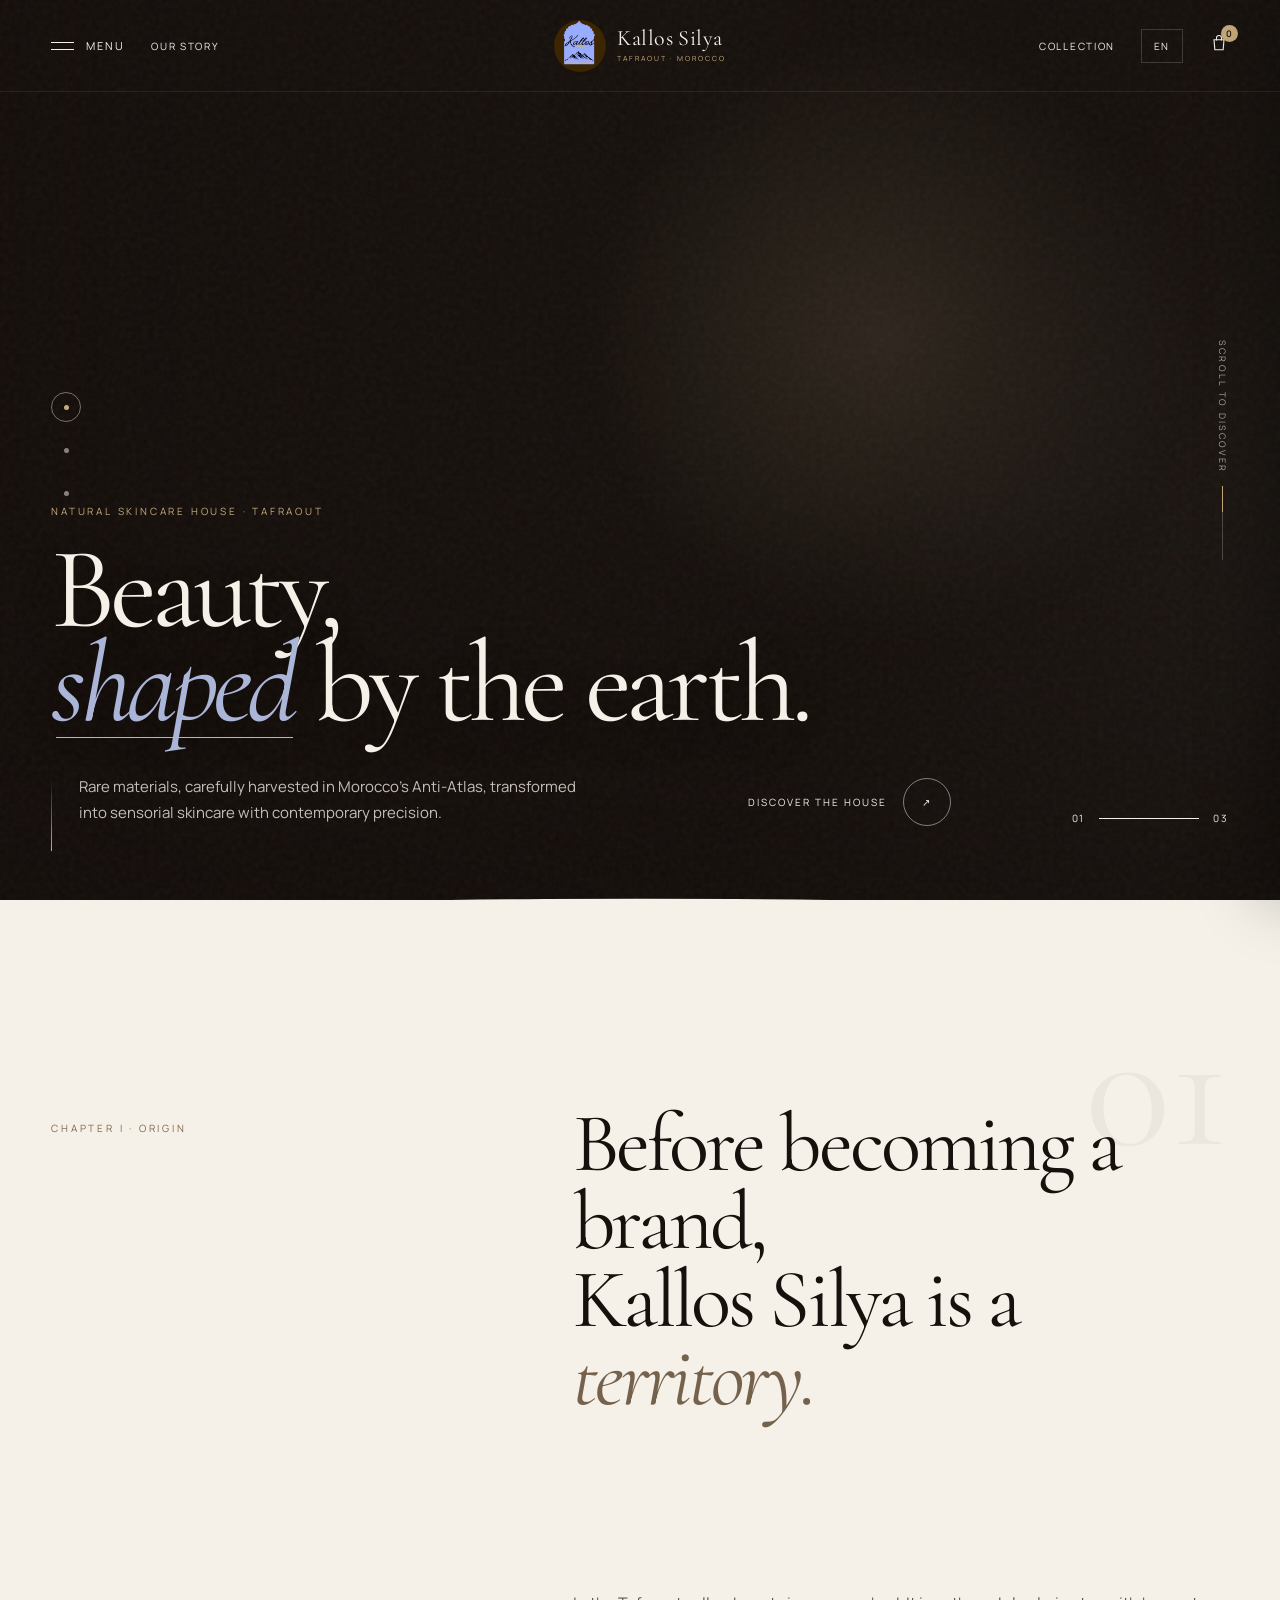
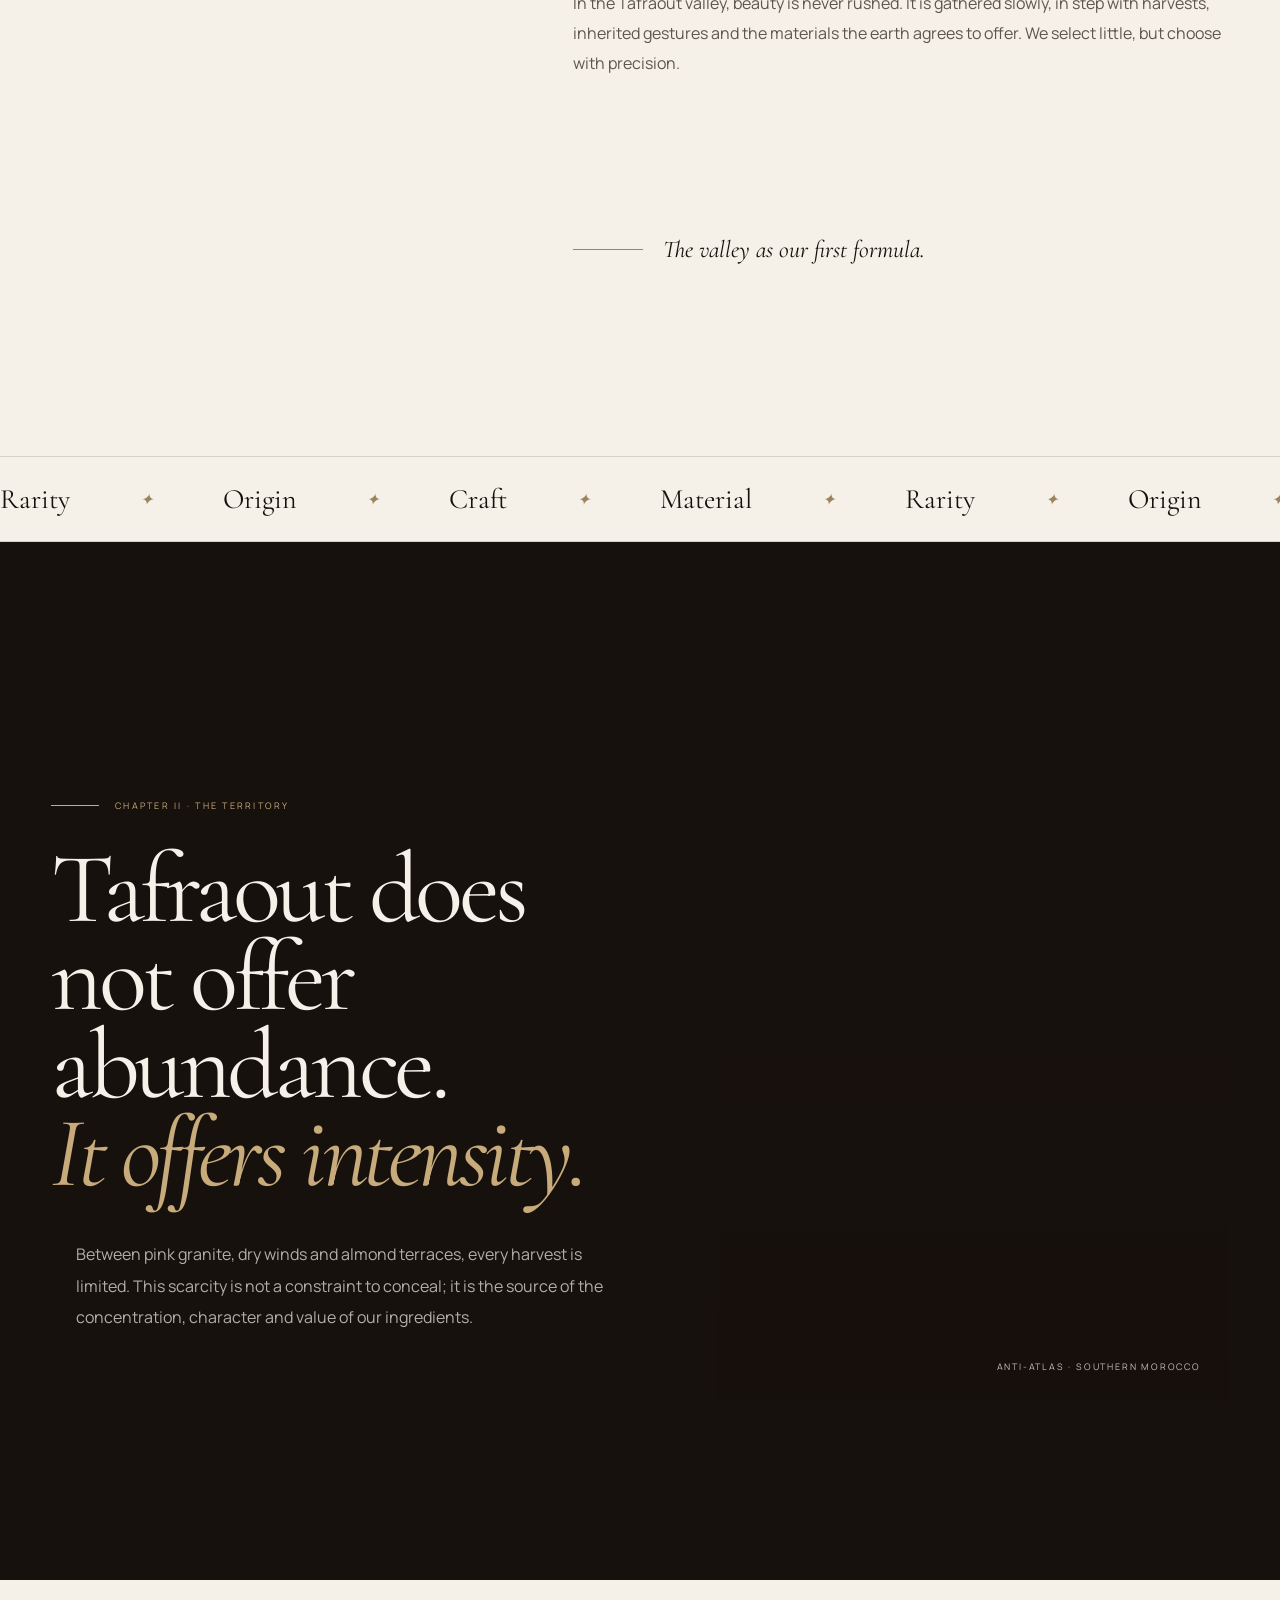
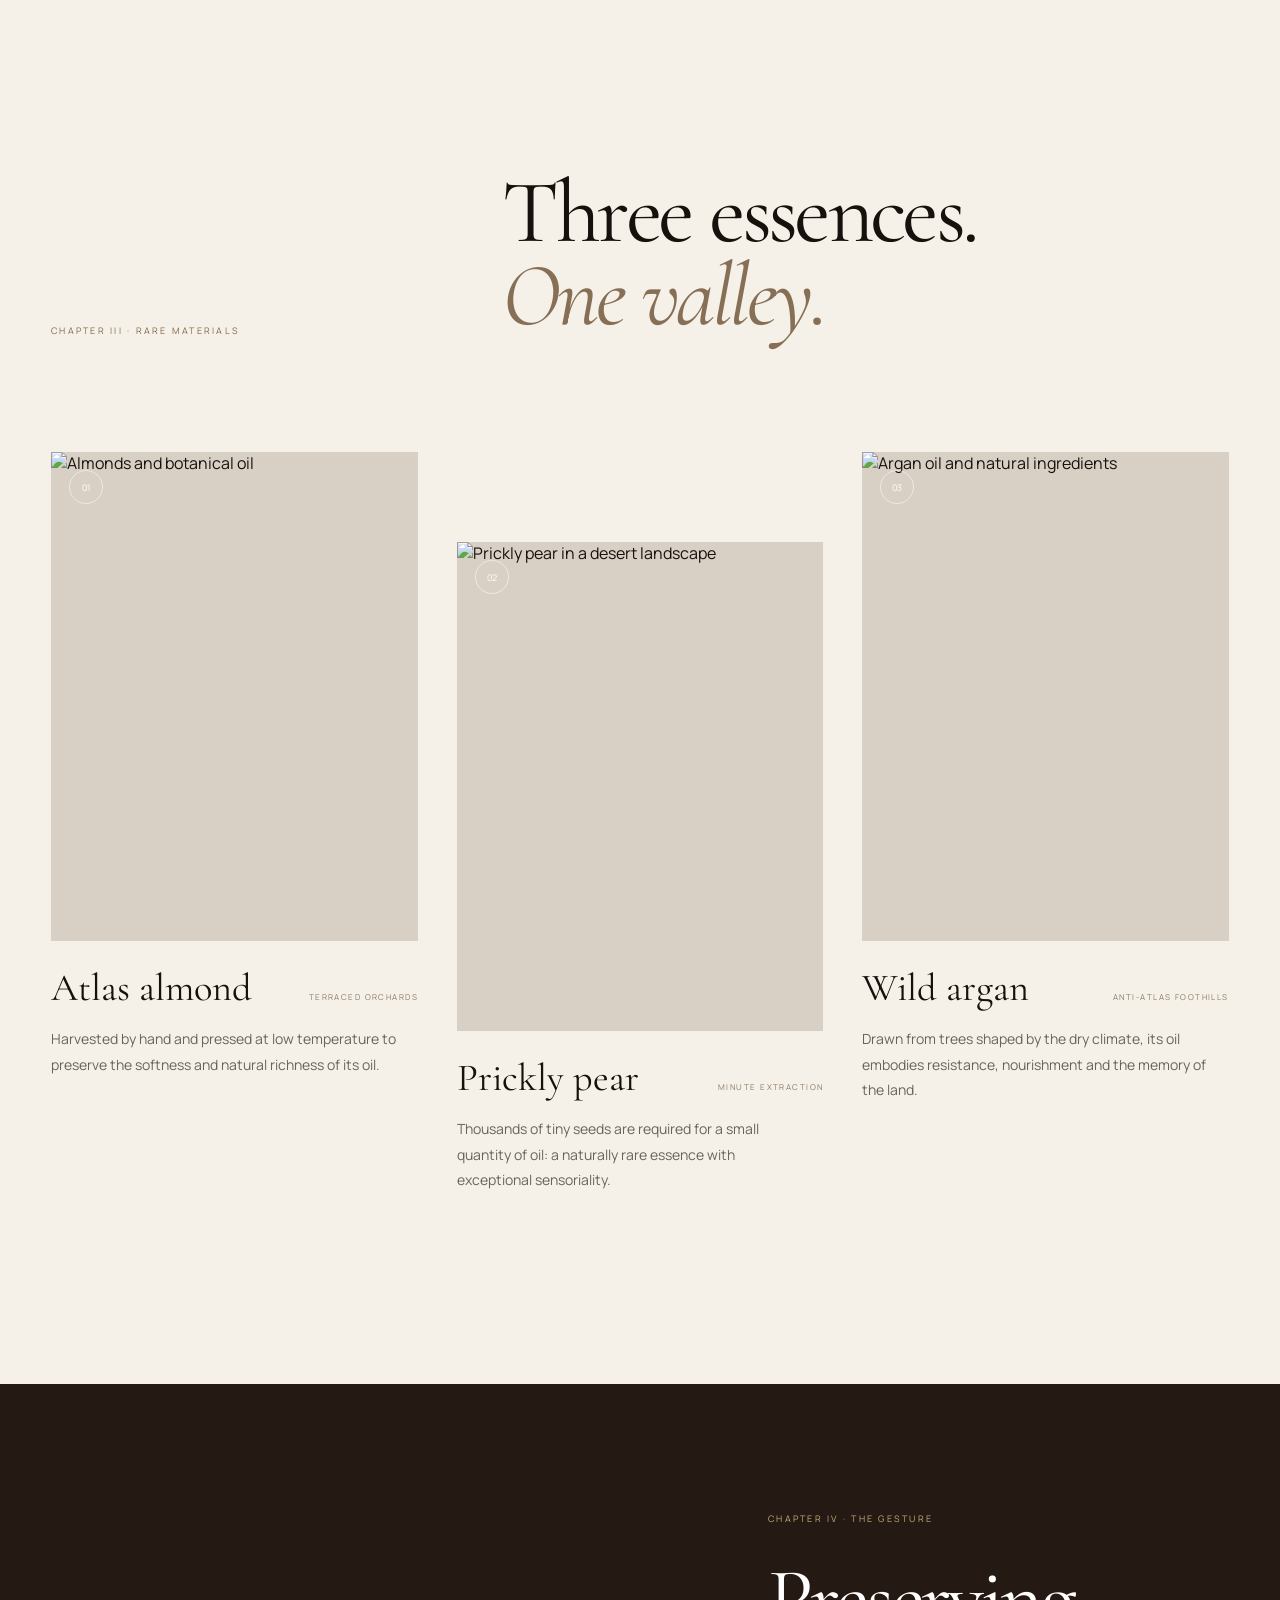
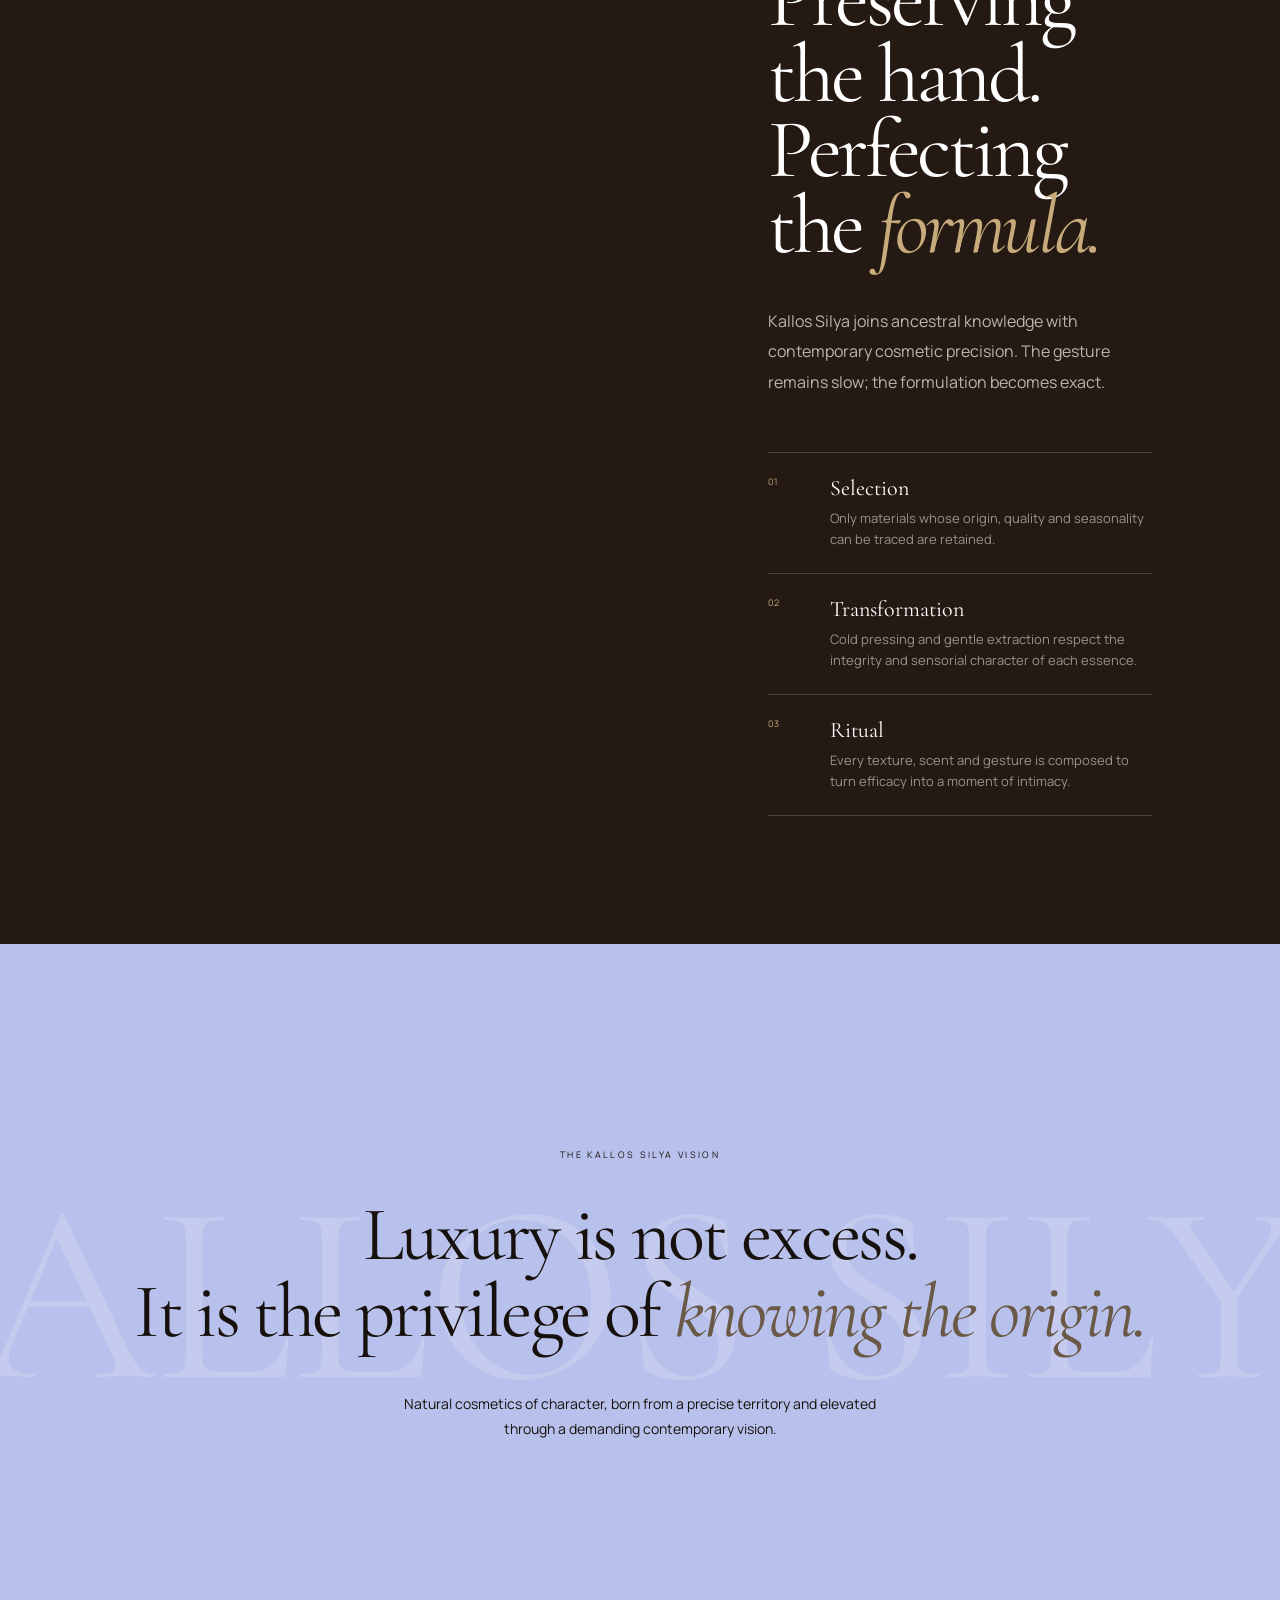
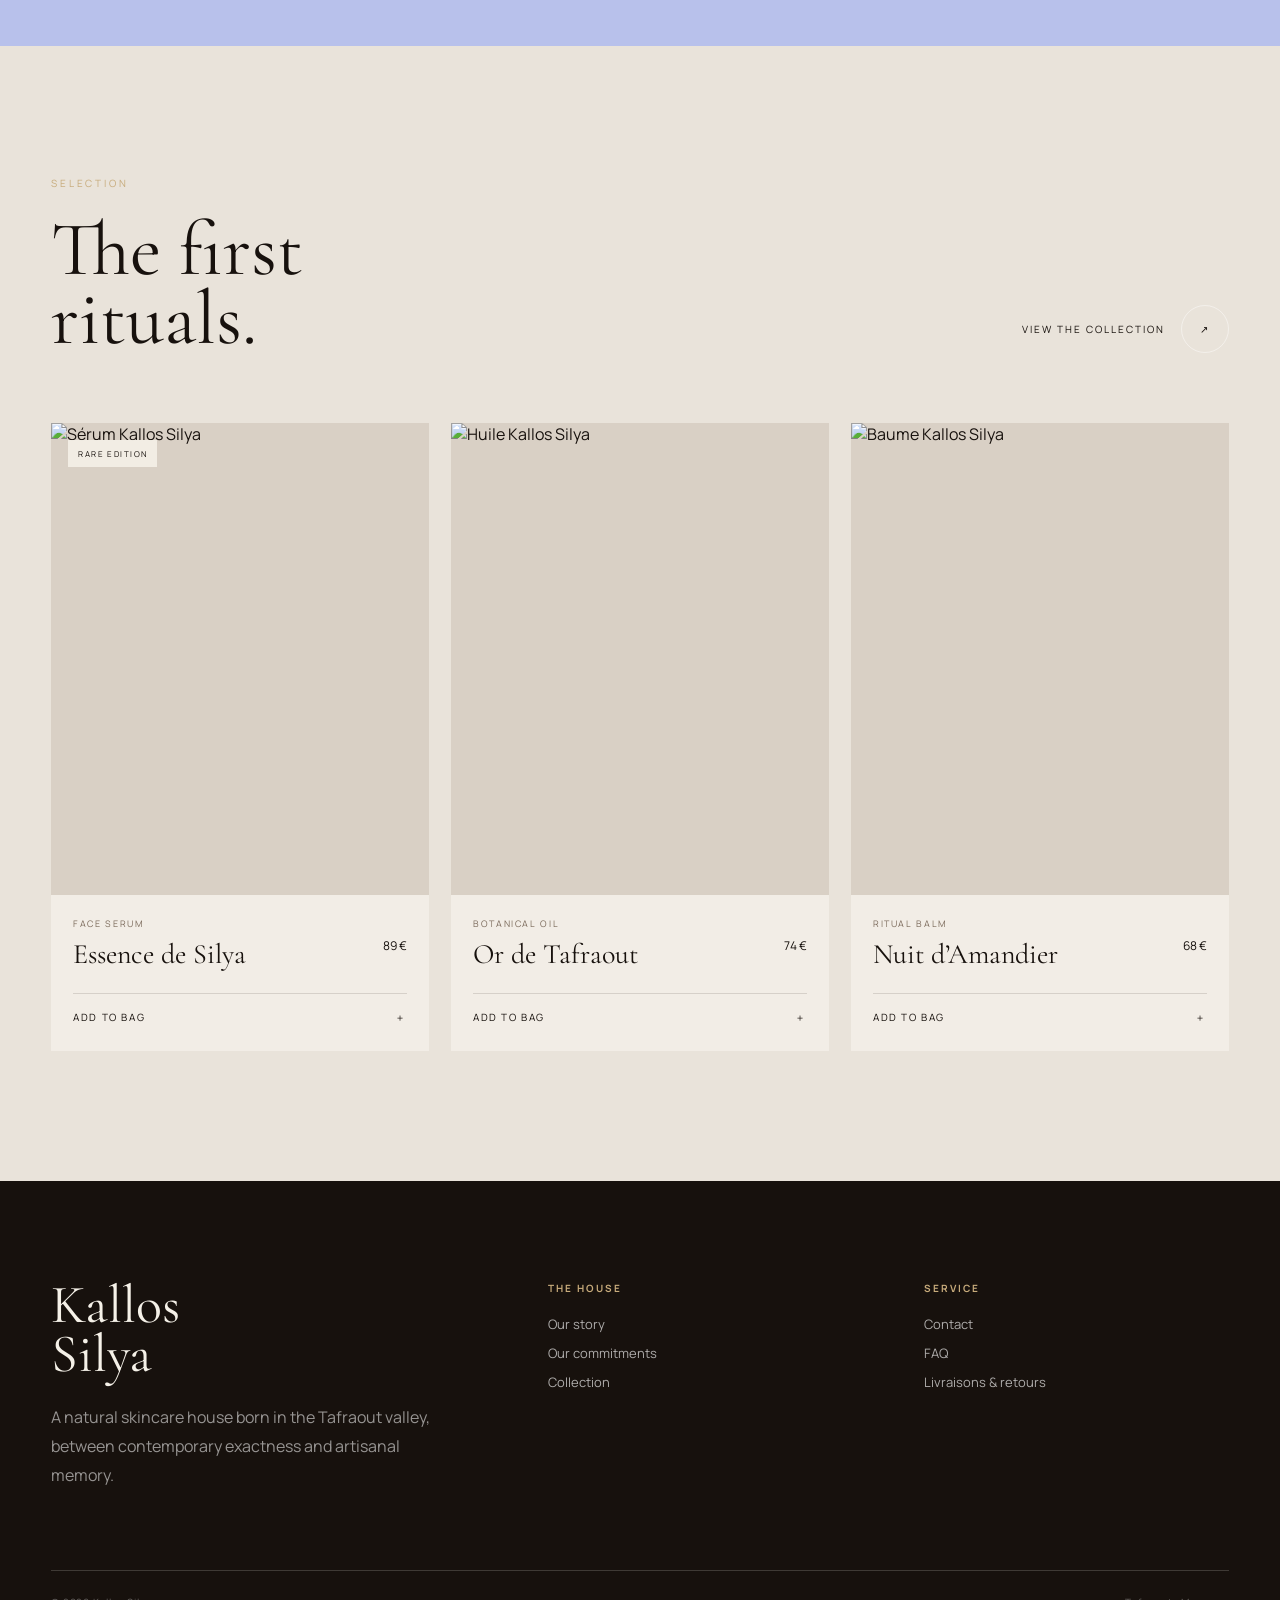
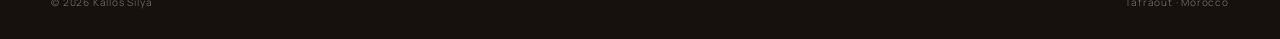
==== index.html @ 1071139c "Add files via upload" ====
<!doctype html>
<html lang="en">
<head>
<meta charset="utf-8">
<meta name="viewport" content="width=device-width,initial-scale=1,viewport-fit=cover">
<meta name="theme-color" content="#17110d">
<title>Kallos Silya — Maison de cosmétiques naturels</title>
<meta name="description" content="Kallos Silya compose des soins naturels d'exception inspirés de la vallée de Tafraout.">
<link rel="preconnect" href="https://fonts.googleapis.com">
<link rel="preconnect" href="https://fonts.gstatic.com" crossorigin>
<link href="https://fonts.googleapis.com/css2?family=Cormorant+Garamond:ital,wght@0,400;0,500;1,400&family=Manrope:wght@300;400;500;600&display=swap" rel="stylesheet">
<style>
:root{--ink:#17110d;--brown:#2a1c15;--sand:#c7ab7b;--ivory:#f5f1e8;--mist:#ddd5ca;--blue:#aab5d8;--line:rgba(245,241,232,.18);--ease:cubic-bezier(.16,1,.3,1);--pad:clamp(20px,4vw,64px);--serif:'Cormorant Garamond',serif;--sans:'Manrope',sans-serif}
*{box-sizing:border-box;margin:0;padding:0}html{scroll-behavior:smooth;background:var(--ink)}body{font-family:var(--sans);background:var(--ink);color:var(--ivory);overflow-x:hidden;-webkit-font-smoothing:antialiased}body.menu-open,body.cart-open{overflow:hidden}a{color:inherit;text-decoration:none}button{font:inherit;color:inherit;background:none;border:0;cursor:pointer}img{display:block;width:100%}.sr-only{position:absolute;width:1px;height:1px;padding:0;margin:-1px;overflow:hidden;clip:rect(0,0,0,0);white-space:nowrap;border:0}
.loader{position:fixed;inset:0;z-index:9999;display:grid;place-items:center;background:var(--ink);transition:opacity 1s var(--ease),visibility 1s}.loader.is-hidden{opacity:0;visibility:hidden}.loader__inner{text-align:center}.loader__mark{width:92px;height:92px;object-fit:contain;margin:auto;border-radius:50%;filter:saturate(.9)}.loader__line{width:150px;height:1px;background:rgba(255,255,255,.16);margin:24px auto 0;overflow:hidden}.loader__line:after{content:'';display:block;width:45%;height:100%;background:var(--sand);animation:load 1.4s var(--ease) infinite}@keyframes load{0%{transform:translateX(-110%)}100%{transform:translateX(330%)}}
.header{position:fixed;inset:0 0 auto;z-index:100;padding:24px var(--pad);display:grid;grid-template-columns:1fr auto 1fr;align-items:center;border-bottom:1px solid transparent;transition:.65s var(--ease)}.header.scrolled{padding-top:15px;padding-bottom:15px;background:rgba(23,17,13,.78);backdrop-filter:blur(18px);border-color:var(--line)}.header__left,.header__right{display:flex;align-items:center;gap:26px}.header__right{justify-content:flex-end}.menu-btn{display:flex;align-items:center;gap:12px;font-size:11px;letter-spacing:.18em;text-transform:uppercase}.menu-btn__icon{width:25px;display:grid;gap:6px}.menu-btn__icon span{height:1px;background:currentColor;display:block;transition:.4s var(--ease)}.brand{display:flex;align-items:center;gap:11px}.brand img{width:52px;height:52px;object-fit:cover;border-radius:50%}.brand__text{font-family:var(--serif);font-size:22px;line-height:.85;letter-spacing:.02em}.brand__text small{display:block;font-family:var(--sans);font-size:7px;letter-spacing:.28em;color:var(--sand);margin-top:8px;text-transform:uppercase}.nav-link{font-size:10px;letter-spacing:.17em;text-transform:uppercase;position:relative}.nav-link:after{content:'';position:absolute;left:0;right:0;bottom:-7px;height:1px;background:var(--sand);transform:scaleX(0);transform-origin:right;transition:.45s var(--ease)}.nav-link:hover:after{transform:scaleX(1);transform-origin:left}.lang{position:relative}.lang__trigger{font-size:10px;letter-spacing:.14em;padding:9px 12px;border:1px solid var(--line)}.lang__menu{position:absolute;right:0;top:calc(100% + 10px);min-width:160px;padding:8px;background:#201712;border:1px solid var(--line);opacity:0;visibility:hidden;transform:translateY(-8px);transition:.35s var(--ease)}.lang.open .lang__menu{opacity:1;visibility:visible;transform:none}.lang__menu button{display:block;width:100%;padding:10px;text-align:left;font-size:11px}.lang__menu button:hover{background:rgba(255,255,255,.06)}.cart-btn{position:relative}.cart-btn svg{width:20px}.cart-count{position:absolute;right:-9px;top:-8px;width:17px;height:17px;border-radius:50%;display:grid;place-items:center;background:var(--sand);color:var(--ink);font-size:9px;font-weight:600}
.hero{height:100svh;min-height:720px;position:relative;isolation:isolate;overflow:hidden}.hero__slides{position:absolute;inset:0;z-index:-3}.hero__slide{position:absolute;inset:-3%;background-size:cover;background-position:center;opacity:0;transform:scale(1.08);transition:opacity 1.6s ease,transform 8s linear}.hero__slide.active{opacity:1;transform:scale(1)}.hero__slide:nth-child(1){background-image:url('https://images.unsplash.com/photo-1500530855697-b586d89ba3ee?auto=format&fit=crop&w=2200&q=88')}.hero__slide:nth-child(2){background-image:url('https://images.unsplash.com/photo-1612817288484-6f916006741a?auto=format&fit=crop&w=2200&q=88')}.hero__slide:nth-child(3){background-image:url('https://images.unsplash.com/photo-1608571423902-eed4a5ad8108?auto=format&fit=crop&w=2200&q=88')}.hero:before{content:'';position:absolute;inset:0;z-index:-2;background:linear-gradient(90deg,rgba(18,12,9,.78) 0%,rgba(18,12,9,.25) 54%,rgba(18,12,9,.42) 100%),linear-gradient(0deg,rgba(18,12,9,.76),transparent 45%)}.hero__grain{position:absolute;inset:0;z-index:-1;opacity:.1;pointer-events:none;background-image:url("data:image/svg+xml,%3Csvg viewBox='0 0 180 180' xmlns='http://www.w3.org/2000/svg'%3E%3Cfilter id='n'%3E%3CfeTurbulence type='fractalNoise' baseFrequency='.9' numOctaves='4' stitchTiles='stitch'/%3E%3C/filter%3E%3Crect width='100%25' height='100%25' filter='url(%23n)' opacity='.5'/%3E%3C/svg%3E")}.hero__content{height:100%;display:flex;flex-direction:column;justify-content:flex-end;padding:150px var(--pad) 74px;max-width:1100px}.eyebrow{font-size:10px;letter-spacing:.28em;text-transform:uppercase;color:var(--sand);margin-bottom:25px}.hero h1{font-family:var(--serif);font-weight:400;font-size:clamp(64px,9vw,144px);line-height:.82;letter-spacing:-.045em;max-width:980px}.hero h1 em{font-weight:400;color:var(--blue)}.hero__bottom{display:flex;align-items:flex-end;justify-content:space-between;gap:40px;margin-top:42px;max-width:900px}.hero__text{max-width:510px;font-size:15px;line-height:1.75;color:rgba(245,241,232,.78)}.cta{display:inline-flex;align-items:center;gap:16px;font-size:10px;letter-spacing:.2em;text-transform:uppercase;white-space:nowrap}.cta__circle{width:48px;height:48px;border:1px solid rgba(255,255,255,.45);border-radius:50%;display:grid;place-items:center;transition:.45s var(--ease)}.cta:hover .cta__circle{background:var(--sand);border-color:var(--sand);color:var(--ink);transform:rotate(45deg)}.hero__index{position:absolute;right:var(--pad);bottom:75px;display:flex;align-items:center;gap:14px;font-size:10px;letter-spacing:.18em}.hero__progress{width:100px;height:1px;background:rgba(255,255,255,.25);overflow:hidden}.hero__progress span{display:block;height:100%;background:var(--ivory);animation:progress 6s linear infinite}@keyframes progress{from{transform:translateX(-100%)}to{transform:translateX(0)}}
.intro{background:var(--ivory);color:var(--ink);padding:clamp(110px,15vw,220px) var(--pad)}.intro__grid{display:grid;grid-template-columns:.75fr 1.25fr;gap:clamp(50px,10vw,160px);max-width:1450px;margin:auto}.intro__kicker{font-size:10px;letter-spacing:.28em;text-transform:uppercase;color:#806748;padding-top:16px}.intro__title{font-family:var(--serif);font-weight:400;font-size:clamp(48px,6.5vw,98px);line-height:.94;letter-spacing:-.035em}.intro__title em{font-weight:400;color:#75624d}.intro__copy{grid-column:2;margin-top:42px;max-width:660px;font-size:16px;line-height:1.9;color:#5e554e}.intro__signature{grid-column:2;margin-top:28px;display:flex;align-items:center;gap:20px;font-family:var(--serif);font-style:italic;font-size:24px}.intro__signature:before{content:'';width:70px;height:1px;background:#9b8362}
.marquee{overflow:hidden;border-top:1px solid rgba(23,17,13,.14);border-bottom:1px solid rgba(23,17,13,.14);background:var(--ivory);color:var(--ink)}.marquee__track{display:flex;width:max-content;animation:marquee 24s linear infinite;padding:25px 0}.marquee span{font-family:var(--serif);font-size:28px;margin-right:70px}.marquee i{color:#9c835b;margin-right:70px}@keyframes marquee{to{transform:translateX(-50%)}}
.chapter{min-height:100svh;position:relative;display:flex;align-items:flex-end;padding:80px var(--pad);overflow:hidden}.chapter__media{position:absolute;inset:0;background:url('https://images.unsplash.com/photo-1518005020951-eccb494ad742?auto=format&fit=crop&w=2200&q=88') center/cover;transform:scale(1.04)}.chapter:after{content:'';position:absolute;inset:0;background:linear-gradient(0deg,rgba(19,13,10,.86),rgba(19,13,10,.04) 65%)}.chapter__content{position:relative;z-index:1;max-width:850px}.chapter__number{font-size:10px;letter-spacing:.3em;text-transform:uppercase;color:var(--sand);margin-bottom:22px}.chapter h2{font-family:var(--serif);font-size:clamp(54px,7vw,104px);font-weight:400;line-height:.9;letter-spacing:-.04em}.chapter p{max-width:590px;margin-top:26px;line-height:1.8;color:rgba(255,255,255,.76)}
.products{background:#e9e3da;color:var(--ink);padding:130px var(--pad)}.products__head{display:flex;justify-content:space-between;align-items:flex-end;gap:40px;margin-bottom:70px}.products__head h2{font-family:var(--serif);font-size:clamp(52px,6vw,90px);font-weight:400;line-height:.9}.products__grid{display:grid;grid-template-columns:repeat(3,1fr);gap:22px}.product{position:relative;background:#f2ede6;overflow:hidden}.product__visual{aspect-ratio:4/5;overflow:hidden;background:#d9d0c5}.product__visual img{height:100%;object-fit:cover;transition:1s var(--ease)}.product:hover img{transform:scale(1.045)}.product__body{padding:22px 22px 26px}.product__meta{display:flex;justify-content:space-between;gap:20px}.product h3{font-family:var(--serif);font-size:28px;font-weight:400}.product__type{font-size:9px;letter-spacing:.18em;text-transform:uppercase;color:#7b6a5b;margin-bottom:7px}.product__price{font-size:12px}.product__add{margin-top:22px;width:100%;padding-top:16px;border-top:1px solid rgba(23,17,13,.13);display:flex;justify-content:space-between;font-size:10px;letter-spacing:.16em;text-transform:uppercase}.product__badge{position:absolute;top:17px;left:17px;z-index:2;background:rgba(245,241,232,.9);padding:8px 10px;font-size:8px;letter-spacing:.18em;text-transform:uppercase}
.footer{padding:100px var(--pad) 30px;background:var(--ink)}.footer__top{display:grid;grid-template-columns:1.4fr 1fr 1fr;gap:70px;padding-bottom:80px}.footer__logo{font-family:var(--serif);font-size:54px;line-height:.9}.footer__tag{max-width:390px;color:rgba(255,255,255,.55);line-height:1.8;margin-top:25px}.footer h4{font-size:10px;letter-spacing:.2em;text-transform:uppercase;color:var(--sand);margin-bottom:20px}.footer a{display:block;color:rgba(255,255,255,.65);margin:11px 0;font-size:13px}.footer__bottom{border-top:1px solid var(--line);padding-top:24px;display:flex;justify-content:space-between;color:rgba(255,255,255,.35);font-size:10px;letter-spacing:.08em}
.overlay{position:fixed;inset:0;z-index:200;background:#17110d;opacity:0;visibility:hidden;transition:.6s var(--ease)}.overlay.open{opacity:1;visibility:visible}.menu-panel{display:grid;grid-template-columns:1fr 1fr;height:100%}.menu-panel__media{background:url('https://images.unsplash.com/photo-1547887538-e3a2f32cb1cc?auto=format&fit=crop&w=1600&q=85') center/cover;opacity:.75}.menu-panel__nav{display:flex;flex-direction:column;justify-content:center;padding:100px 10vw}.menu-close,.cart-close{position:absolute;right:var(--pad);top:32px;font-size:10px;letter-spacing:.18em;text-transform:uppercase}.menu-panel__nav a{font-family:var(--serif);font-size:clamp(45px,5vw,76px);line-height:1.1;color:rgba(255,255,255,.55);transition:.35s}.menu-panel__nav a:hover{color:#fff;transform:translateX(12px)}.menu-panel__foot{margin-top:55px;color:rgba(255,255,255,.4);font-size:11px;line-height:1.8}.cart-drawer{position:fixed;inset:0 0 0 auto;z-index:220;width:min(480px,100%);background:#f5f1e8;color:var(--ink);transform:translateX(100%);transition:.65s var(--ease);padding:95px 34px 34px;box-shadow:-20px 0 60px rgba(0,0,0,.25)}.cart-drawer.open{transform:none}.cart-drawer h2{font-family:var(--serif);font-size:50px;font-weight:400}.cart-empty{margin-top:50px;border-top:1px solid rgba(23,17,13,.15);padding-top:30px;color:#756b64;line-height:1.7}.cart-action{position:absolute;left:34px;right:34px;bottom:34px;padding:18px;background:var(--ink);color:var(--ivory);font-size:10px;letter-spacing:.18em;text-transform:uppercase}
.reveal{opacity:0;transform:translateY(45px);transition:1.1s var(--ease)}.reveal.visible{opacity:1;transform:none}
@media(max-width:980px){.header{grid-template-columns:1fr auto}.header__right .nav-link{display:none}.header>.brand{display:none}.hero__bottom{display:block}.hero__text{margin-bottom:28px}.hero__index{display:none}.intro__grid{grid-template-columns:1fr}.intro__title,.intro__copy,.intro__signature{grid-column:1}.products__grid{grid-template-columns:1fr 1fr}.footer__top{grid-template-columns:1fr 1fr}.menu-panel{grid-template-columns:1fr}.menu-panel__media{display:none}}
@media(max-width:640px){.header__left .nav-link,.lang{display:none}.brand img{width:42px;height:42px}.hero{min-height:680px}.hero__content{padding-bottom:46px}.hero h1{font-size:clamp(54px,18vw,82px)}.intro{padding-top:90px;padding-bottom:100px}.intro__title{font-size:53px}.chapter{min-height:780px}.products{padding:90px 18px}.products__head{display:block}.products__head .cta{margin-top:26px}.products__grid{grid-template-columns:1fr}.footer{padding-left:20px;padding-right:20px}.footer__top{grid-template-columns:1fr}.footer__bottom{display:block;line-height:2}.menu-panel__nav{padding:100px 26px}.menu-panel__nav a{font-size:46px}}
@media(prefers-reduced-motion:reduce){*{scroll-behavior:auto!important;animation-duration:.01ms!important;animation-iteration-count:1!important;transition-duration:.01ms!important}}
</style>

<style>
/* ==========================================================================
   KALLOS SILYA — ÉTAPE 2
   Header, navigation immersive et expérience mobile.
   ========================================================================== */
:root{
  --header-h:92px;
  --menu-accent:#d4b06b;
}
body.menu-open,
body.cart-open{overflow:hidden}

.header{
  height:var(--header-h);
  padding:0 var(--pad);
  display:grid;
  grid-template-columns:1fr auto 1fr;
  align-items:center;
  transition:
    height .55s var(--ease),
    background .55s var(--ease),
    border-color .55s var(--ease),
    transform .55s var(--ease);
}
.header.scrolled{
  height:72px;
  background:rgba(23,17,13,.78);
  border-bottom:1px solid rgba(255,255,255,.1);
  -webkit-backdrop-filter:blur(18px);
  backdrop-filter:blur(18px);
}
.header__left,.header__right{min-width:0}
.header__right{justify-content:flex-end}
.header-progress{
  position:absolute;
  left:0;right:0;bottom:-1px;
  height:1px;
  background:rgba(255,255,255,.08);
  overflow:hidden;
}
.header-progress span{
  display:block;
  width:100%;height:100%;
  background:var(--gold);
  transform:scaleX(0);
  transform-origin:left center;
  will-change:transform;
}
.menu-btn{position:relative}
.menu-btn__icon{width:23px;height:15px;display:grid;align-content:center;gap:6px}
.menu-btn__icon span{display:block;width:100%;height:1px;background:currentColor;transition:.4s var(--ease)}
.menu-btn:hover .menu-btn__icon span:first-child{transform:translateX(4px)}
.menu-btn:hover .menu-btn__icon span:last-child{transform:translateX(-4px)}
.brand{transition:opacity .3s ease,transform .45s var(--ease)}
.header.scrolled .brand{transform:scale(.9)}
.header-action-label{display:inline-block}

.overlay{
  background:#15100c;
  clip-path:inset(0 0 100% 0);
  opacity:1;
  visibility:hidden;
  transition:clip-path .85s var(--ease),visibility 0s linear .85s;
}
.overlay.open{
  clip-path:inset(0);
  visibility:visible;
  transition:clip-path .85s var(--ease),visibility 0s;
}
.menu-panel{
  grid-template-columns:minmax(300px,42vw) 1fr;
  position:relative;
}
.menu-panel__media{
  position:relative;
  opacity:1;
  overflow:hidden;
  background:#241a13;
}
.menu-panel__visual{
  position:absolute;inset:0;
  background-position:center;
  background-size:cover;
  opacity:0;
  transform:scale(1.08);
  transition:opacity .65s ease,transform 1.2s var(--ease);
}
.menu-panel__visual.active{opacity:.72;transform:scale(1)}
.menu-panel__media::after{
  content:"";
  position:absolute;inset:0;
  background:linear-gradient(90deg,rgba(17,12,9,.08),rgba(17,12,9,.5));
}
.menu-panel__media-copy{
  position:absolute;left:clamp(24px,4vw,64px);right:30px;bottom:clamp(28px,5vw,70px);
  z-index:2;
}
.menu-panel__media-copy span{
  display:block;
  font-size:10px;letter-spacing:.22em;text-transform:uppercase;color:var(--menu-accent);
  margin-bottom:14px;
}
.menu-panel__media-copy p{
  max-width:390px;
  font-family:var(--serif);font-size:clamp(28px,3.4vw,52px);line-height:1.04;
  color:#fff;
}
.menu-panel__nav{
  padding:120px clamp(34px,8vw,130px) 55px;
  justify-content:flex-start;
  overflow:auto;
}
.menu-nav-list{margin:auto 0}
.menu-link{
  display:grid!important;
  grid-template-columns:38px 1fr auto;
  align-items:center;
  gap:18px;
  padding:8px 0;
  color:rgba(255,255,255,.52)!important;
  transform:none!important;
}
.menu-link__no{
  font-family:var(--sans);font-size:9px;letter-spacing:.18em;color:var(--menu-accent);
}
.menu-link__label{
  font-family:var(--serif);font-size:clamp(42px,5vw,74px);line-height:1.05;
  transition:transform .45s var(--ease),color .35s ease;
}
.menu-link__arrow{
  font-size:22px;opacity:0;transform:translateX(-12px);
  transition:.4s var(--ease);
}
.menu-link:hover .menu-link__label,
.menu-link:focus-visible .menu-link__label{transform:translateX(10px);color:#fff}
.menu-link:hover .menu-link__arrow,
.menu-link:focus-visible .menu-link__arrow{opacity:1;transform:none}
.menu-close{
  z-index:5;
  display:flex;align-items:center;gap:12px;
  padding:10px 0;
}
.menu-close::before,.menu-close::after{
  content:"";position:absolute;right:0;width:22px;height:1px;background:#fff;
}
.menu-close::before{transform:rotate(45deg)}
.menu-close::after{transform:rotate(-45deg)}
.menu-close{padding-right:34px}
.menu-panel__bottom{
  display:flex;justify-content:space-between;align-items:flex-end;gap:30px;
  padding-top:35px;margin-top:42px;border-top:1px solid rgba(255,255,255,.12);
}
.menu-languages{display:flex;gap:10px;flex-wrap:wrap}
.menu-languages button{
  min-width:42px;padding:9px 10px;border:1px solid rgba(255,255,255,.18);
  font-size:9px;letter-spacing:.15em;
  transition:.3s ease;
}
.menu-languages button:hover,
.menu-languages button[aria-current="true"]{
  color:#17110d;background:var(--menu-accent);border-color:var(--menu-accent);
}
.menu-panel__foot{margin:0}
.menu-social{
  display:flex;gap:18px;font-size:10px;letter-spacing:.12em;text-transform:uppercase;
  color:rgba(255,255,255,.5)
}
.menu-social a:hover{color:#fff}

.cart-backdrop{
  position:fixed;inset:0;z-index:210;
  background:rgba(10,7,5,.55);
  opacity:0;visibility:hidden;
  -webkit-backdrop-filter:blur(5px);backdrop-filter:blur(5px);
  transition:.45s ease;
}
body.cart-open .cart-backdrop{opacity:1;visibility:visible}
.cart-drawer{z-index:220}
.cart-drawer::before{
  content:"KALLOS SILYA";
  position:absolute;left:34px;top:35px;
  font-size:9px;letter-spacing:.22em;color:#8d8178;
}

@media(max-width:980px){
  :root{--header-h:76px}
  .header{grid-template-columns:1fr auto 1fr}
  .header .nav-link,.header-action-label{display:none}
  .menu-panel{grid-template-columns:1fr}
  .menu-panel__media{display:none}
  .menu-panel__nav{padding:105px 24px 28px}
  .menu-nav-list{margin:auto 0}
  .menu-link{grid-template-columns:30px 1fr auto;padding:7px 0}
  .menu-link__label{font-size:clamp(39px,11vw,66px)}
  .menu-panel__bottom{align-items:flex-start;flex-direction:column;margin-top:30px;padding-top:24px}
  .menu-social{padding-bottom:max(0px,env(safe-area-inset-bottom))}
}
@media(max-width:600px){
  .header{padding-inline:18px}
  .header__left,.header__right{gap:10px}
  .brand img{max-width:92px}
  .lang__menu{right:-46px}
  .menu-close{top:24px;right:20px}
  .menu-panel__foot{font-size:10px}
  .menu-social{gap:12px}
}
</style>


<style>
/* ==========================================================================
   KALLOS SILYA — CORRECTIFS ÉTAPE 2.1
   Bandeau continu, sélection de texte, footer et menu mobile.
   ========================================================================== */

/* Le texte éditorial ne peut plus être sélectionné accidentellement.
   Les champs de formulaire restent sélectionnables et utilisables. */
body,
a,
button,
span,
p,
h1,h2,h3,h4,h5,h6,
small,
strong,
em,
label,
li{
  -webkit-user-select:none;
  user-select:none;
}
input,
textarea,
select,
[contenteditable="true"]{
  -webkit-user-select:text;
  user-select:text;
}

/* Bandeau infini : deux groupes strictement identiques se suivent.
   La translation d'un seul groupe élimine tout espace vide. */
.marquee{
  overflow:hidden;
}
.marquee__track{
  display:flex;
  width:max-content;
  gap:0;
  animation:marqueeSeamless 24s linear infinite;
  will-change:transform;
}
.marquee__group{
  display:flex;
  align-items:center;
  flex:none;
  white-space:nowrap;
}
.marquee__group span,
.marquee__group i{
  flex:none;
}
@keyframes marqueeSeamless{
  from{transform:translate3d(0,0,0)}
  to{transform:translate3d(-50%,0,0)}
}

/* Footer : empêche le copyright et Tafraout de se coller. */
@media(max-width:700px){
  .footer-bottom,
  .footer__bottom,
  .site-footer__bottom{
    display:flex!important;
    flex-direction:column!important;
    align-items:flex-start!important;
    gap:12px!important;
    line-height:1.55;
  }
  .footer-bottom > *,
  .footer__bottom > *,
  .site-footer__bottom > *{
    display:block;
    width:100%;
  }
}

/* Réseaux du menu : taille maîtrisée et retour à la ligne propre. */
.menu-social{
  max-width:100%;
  flex-wrap:wrap;
}
.menu-social a{
  display:inline-flex;
  align-items:center;
  min-width:0;
  max-width:100%;
  font-family:var(--sans);
  font-size:10px!important;
  line-height:1.2;
  letter-spacing:.12em;
  white-space:nowrap;
  overflow-wrap:normal;
}

@media(max-width:600px){
  .menu-panel__bottom{
    width:100%;
    gap:22px;
  }
  .menu-social{
    width:100%;
    display:grid;
    grid-template-columns:repeat(2,minmax(0,1fr));
    gap:8px;
    padding-bottom:max(14px,env(safe-area-inset-bottom));
  }
  .menu-social a{
    justify-content:center;
    width:100%;
    padding:12px 8px;
    border:1px solid rgba(255,255,255,.16);
    font-size:9px!important;
    letter-spacing:.1em;
    overflow:hidden;
  }
  .menu-panel__nav{
    overflow-x:hidden;
  }
}

@media(prefers-reduced-motion:reduce){
  .marquee__track{animation:none}
}
</style>


<style>
/* ==========================================================================
   KALLOS SILYA — CORRECTIFS ÉTAPE 2.2
   Marquee sans rupture, croix unique, Instagram et header mobile.
   ========================================================================== */

/* Six groupes identiques ; déplacement exact de la largeur d'un groupe. */
.marquee{
  background:var(--ivory);
  overflow:hidden;
}
.marquee__track{
  display:flex;
  width:max-content;
  min-width:max-content;
  padding:25px 0;
  gap:0;
  animation:marqueePerfect 30s linear infinite;
  transform:translate3d(0,0,0);
}
.marquee__group{
  display:flex;
  align-items:center;
  flex:none;
  white-space:nowrap;
}
.marquee__group span{
  margin-right:70px;
}
.marquee__group i{
  margin-right:70px;
}
@keyframes marqueePerfect{
  from{transform:translate3d(0,0,0)}
  to{transform:translate3d(-16.6666667%,0,0)}
}

/* Une seule croix : dessin CSS, sans symbole ajouté dans le texte. */
.menu-close{
  min-width:92px;
}
.menu-close::before,
.menu-close::after{
  right:0;
}

/* Instagram et Pinterest restent lisibles sans débordement. */
.menu-social a{
  text-transform:none;
  overflow:hidden;
  text-overflow:ellipsis;
}

/* Le logo reste visible et centré sur tablette et mobile.
   Il sert également de lien de retour vers le haut de la page. */
@media(max-width:980px){
  .header{
    grid-template-columns:1fr auto 1fr!important;
  }
  .header > .brand{
    display:flex!important;
    justify-self:center;
    position:relative;
    z-index:2;
  }
  .header__left{
    justify-self:start;
  }
  .header__right{
    justify-self:end;
  }
}
@media(max-width:640px){
  .header > .brand{
    display:flex!important;
  }
  .brand__text{
    display:none;
  }
  .brand img{
    width:42px!important;
    height:42px!important;
  }
  .marquee__track{
    animation-duration:24s;
  }
  .marquee__group span{
    margin-right:42px;
    font-size:24px;
  }
  .marquee__group i{
    margin-right:42px;
  }
}
@media(prefers-reduced-motion:reduce){
  .marquee__track{animation:none}
}
</style>


<style>
/* KALLOS SILYA — CORRECTIF ÉTAPE 2.3 */
@media(max-width:600px){
  .menu-social{
    grid-template-columns:1fr!important;
  }
}
</style>


<style>
/* ==========================================================================
   KALLOS SILYA — ÉTAPE 3
   Hero cinématique et transition vers le storytelling.
   ========================================================================== */
.hero{
  min-height:760px;
  perspective:1200px;
}
.hero::after{
  content:"";
  position:absolute;
  left:0;right:0;bottom:-1px;
  height:clamp(70px,9vw,140px);
  z-index:4;
  background:var(--ivory);
  clip-path:ellipse(76% 56% at 50% 100%);
  transform:translateY(54%);
  pointer-events:none;
}
.hero__slides{
  transform:translateZ(0);
}
.hero__slide{
  will-change:opacity,transform;
}
.hero__slide::after{
  content:"";
  position:absolute;
  inset:0;
  background:
    radial-gradient(circle at 68% 38%,rgba(255,226,179,.15),transparent 28%),
    linear-gradient(120deg,transparent 35%,rgba(255,255,255,.06) 48%,transparent 60%);
  background-size:100% 100%,220% 100%;
  animation:heroLightSweep 10s ease-in-out infinite;
  mix-blend-mode:screen;
}
@keyframes heroLightSweep{
  0%,24%{background-position:0 0,-130% 0}
  65%,100%{background-position:0 0,130% 0}
}
.hero__content{
  position:relative;
  z-index:2;
}
.hero__content::before{
  content:"";
  position:absolute;
  left:var(--pad);
  bottom:49px;
  width:1px;
  height:0;
  background:linear-gradient(to top,var(--sand),transparent);
  animation:heroLineReveal 1.5s var(--ease) 1.2s forwards;
}
@keyframes heroLineReveal{to{height:72px}}
.hero h1{
  text-wrap:balance;
  text-shadow:0 15px 50px rgba(0,0,0,.18);
}
.hero h1 em{
  position:relative;
  display:inline-block;
}
.hero h1 em::after{
  content:"";
  position:absolute;
  left:2%;right:0;bottom:-.06em;
  height:1px;
  background:currentColor;
  transform:scaleX(0);
  transform-origin:left;
  animation:titleUnderline 1.3s var(--ease) 1.2s forwards;
}
@keyframes titleUnderline{to{transform:scaleX(1)}}
.hero__bottom{
  padding-left:28px;
}
.hero__scene-nav{
  position:absolute;
  z-index:7;
  left:var(--pad);
  top:50%;
  transform:translateY(-50%);
  display:flex;
  flex-direction:column;
  gap:13px;
}
.hero__scene-btn{
  width:30px;
  height:30px;
  display:grid;
  place-items:center;
  position:relative;
}
.hero__scene-btn::before{
  content:"";
  width:5px;height:5px;
  border-radius:50%;
  background:rgba(255,255,255,.48);
  transition:.4s var(--ease);
}
.hero__scene-btn::after{
  content:"";
  position:absolute;
  inset:0;
  border:1px solid rgba(255,255,255,.4);
  border-radius:50%;
  transform:scale(.35);
  opacity:0;
  transition:.45s var(--ease);
}
.hero__scene-btn.active::before{
  background:var(--sand);
}
.hero__scene-btn.active::after{
  transform:scale(1);
  opacity:1;
}
.hero__scene-btn:hover::after{
  transform:scale(.8);
  opacity:.7;
}
.hero__scroll{
  position:absolute;
  z-index:7;
  right:var(--pad);
  top:50%;
  transform:translateY(-50%);
  display:flex;
  align-items:center;
  gap:13px;
  writing-mode:vertical-rl;
  font-size:9px;
  letter-spacing:.24em;
  text-transform:uppercase;
  color:rgba(255,255,255,.62);
}
.hero__scroll-line{
  width:1px;
  height:74px;
  background:rgba(255,255,255,.22);
  overflow:hidden;
}
.hero__scroll-line::before{
  content:"";
  display:block;
  width:100%;
  height:35%;
  background:var(--sand);
  animation:scrollPulse 2.2s ease-in-out infinite;
}
@keyframes scrollPulse{
  0%{transform:translateY(-120%)}
  100%{transform:translateY(330%)}
}
.hero__transition-copy{
  position:absolute;
  z-index:6;
  left:50%;
  bottom:22px;
  transform:translateX(-50%);
  font-size:9px;
  letter-spacing:.23em;
  text-transform:uppercase;
  color:rgba(22,16,12,.62);
  white-space:nowrap;
}
.intro{
  position:relative;
  z-index:5;
  padding-top:clamp(130px,16vw,230px);
}
.intro::before{
  content:"01";
  position:absolute;
  top:clamp(75px,9vw,125px);
  right:var(--pad);
  font-family:var(--serif);
  font-size:clamp(80px,14vw,210px);
  line-height:.8;
  color:rgba(31,24,19,.045);
  pointer-events:none;
}
@media(max-width:980px){
  .hero__scene-nav{left:16px}
  .hero__scroll{right:16px}
  .hero__content::before{left:20px}
}
@media(max-width:640px){
  .hero{
    min-height:720px;
  }
  .hero::after{
    height:76px;
    clip-path:ellipse(92% 54% at 50% 100%);
  }
  .hero__scene-nav{
    top:auto;
    bottom:100px;
    left:18px;
    transform:none;
    flex-direction:row;
  }
  .hero__scroll{
    display:none;
  }
  .hero__content{
    padding-top:125px;
    padding-bottom:105px;
  }
  .hero__content::before{
    display:none;
  }
  .hero__bottom{
    padding-left:0;
  }
  .hero__transition-copy{
    bottom:14px;
    font-size:8px;
  }
  .intro{
    padding-top:120px;
  }
}
@media(prefers-reduced-motion:reduce){
  .hero__slide::after,
  .hero__scroll-line::before{
    animation:none;
  }
}
</style>


<style>
/* ==========================================================================
   KALLOS SILYA — ÉTAPE 4
   Storytelling de la Maison : territoire, matière, geste et rituel.
   ========================================================================== */

.story-world{
  background:#17110d;
  color:var(--ivory);
  position:relative;
  overflow:hidden;
}
.story-world__opening{
  min-height:92svh;
  display:grid;
  grid-template-columns:1.05fr .95fr;
  align-items:center;
  gap:clamp(45px,8vw,130px);
  padding:clamp(110px,14vw,190px) var(--pad);
  max-width:1600px;
  margin:auto;
}
.story-world__copy{
  position:relative;
  z-index:2;
}
.story-world__index{
  display:inline-flex;
  align-items:center;
  gap:16px;
  margin-bottom:34px;
  font-size:9px;
  letter-spacing:.25em;
  text-transform:uppercase;
  color:var(--sand);
}
.story-world__index::before{
  content:"";
  width:48px;
  height:1px;
  background:currentColor;
}
.story-world__title{
  font-family:var(--serif);
  font-size:clamp(56px,7.8vw,124px);
  font-weight:400;
  line-height:.88;
  letter-spacing:-.045em;
  text-wrap:balance;
}
.story-world__title em{
  display:block;
  color:var(--sand);
  font-weight:400;
}
.story-world__text{
  margin:42px 0 0 auto;
  max-width:540px;
  color:rgba(255,255,255,.66);
  font-size:clamp(15px,1.25vw,18px);
  line-height:1.95;
}
.story-world__media{
  min-height:680px;
  position:relative;
  overflow:hidden;
  clip-path:inset(0 0 0 0 round 46% 46% 0 0);
}
.story-world__media img{
  width:100%;
  height:100%;
  object-fit:cover;
  position:absolute;
  inset:0;
  transform:scale(1.06);
  transition:transform 1.4s var(--ease);
}
.story-world__media.is-visible img{
  transform:scale(1);
}
.story-world__media::after{
  content:"";
  position:absolute;
  inset:0;
  background:linear-gradient(to top,rgba(20,13,9,.42),transparent 55%);
}
.story-world__caption{
  position:absolute;
  z-index:2;
  right:28px;
  bottom:28px;
  font-size:9px;
  letter-spacing:.2em;
  text-transform:uppercase;
  color:rgba(255,255,255,.74);
}

/* Matières rares ---------------------------------------------------------- */
.materials{
  background:var(--ivory);
  color:var(--ink);
  padding:clamp(110px,15vw,210px) var(--pad);
  position:relative;
}
.materials__head{
  max-width:1500px;
  margin:0 auto clamp(65px,9vw,120px);
  display:grid;
  grid-template-columns:.7fr 1.3fr;
  gap:60px;
  align-items:end;
}
.materials__eyebrow{
  font-size:9px;
  letter-spacing:.25em;
  text-transform:uppercase;
  color:#806748;
}
.materials__title{
  font-family:var(--serif);
  font-size:clamp(53px,7vw,105px);
  line-height:.92;
  font-weight:400;
  letter-spacing:-.04em;
}
.materials__title em{
  color:#866f55;
  font-weight:400;
}
.materials__grid{
  max-width:1500px;
  margin:auto;
  display:grid;
  grid-template-columns:repeat(3,1fr);
  gap:clamp(18px,3vw,46px);
}
.material-card{
  position:relative;
}
.material-card:nth-child(2){
  margin-top:90px;
}
.material-card__visual{
  aspect-ratio:3/4;
  overflow:hidden;
  position:relative;
  background:#d8d0c4;
}
.material-card__visual img{
  width:100%;
  height:100%;
  object-fit:cover;
  transition:transform 1.1s var(--ease),filter .8s ease;
}
.material-card:hover img{
  transform:scale(1.045);
}
.material-card__number{
  position:absolute;
  top:18px;
  left:18px;
  z-index:2;
  width:34px;
  height:34px;
  display:grid;
  place-items:center;
  border:1px solid rgba(255,255,255,.5);
  border-radius:50%;
  color:white;
  font-size:9px;
}
.material-card__body{
  padding-top:24px;
}
.material-card__name{
  display:flex;
  justify-content:space-between;
  gap:20px;
  align-items:baseline;
}
.material-card h3{
  font-family:var(--serif);
  font-weight:400;
  font-size:clamp(30px,3vw,48px);
}
.material-card__origin{
  font-size:8px;
  letter-spacing:.18em;
  text-transform:uppercase;
  color:#8d7a66;
  white-space:nowrap;
}
.material-card p{
  margin-top:15px;
  max-width:39ch;
  color:#6b625b;
  line-height:1.8;
  font-size:14px;
}

/* Le geste ---------------------------------------------------------------- */
.craft-story{
  min-height:100svh;
  display:grid;
  grid-template-columns:1fr 1fr;
  background:#251a13;
  color:white;
}
.craft-story__media{
  min-height:850px;
  position:relative;
  overflow:hidden;
}
.craft-story__media img{
  position:absolute;
  inset:0;
  width:100%;
  height:115%;
  object-fit:cover;
}
.craft-story__media::after{
  content:"";
  position:absolute;
  inset:0;
  background:linear-gradient(to right,transparent 55%,rgba(37,26,19,.28));
}
.craft-story__content{
  align-self:center;
  padding:clamp(70px,10vw,160px);
  max-width:760px;
}
.craft-story__chapter{
  font-size:9px;
  letter-spacing:.25em;
  text-transform:uppercase;
  color:var(--sand);
  margin-bottom:36px;
}
.craft-story h2{
  font-family:var(--serif);
  font-size:clamp(52px,6.5vw,100px);
  font-weight:400;
  line-height:.91;
  letter-spacing:-.04em;
}
.craft-story h2 em{
  color:var(--sand);
  font-weight:400;
}
.craft-story__lead{
  margin-top:42px;
  max-width:520px;
  color:rgba(255,255,255,.68);
  font-size:16px;
  line-height:1.9;
}
.craft-story__steps{
  margin-top:55px;
  border-top:1px solid rgba(255,255,255,.16);
}
.craft-step{
  display:grid;
  grid-template-columns:44px 1fr;
  gap:18px;
  padding:22px 0;
  border-bottom:1px solid rgba(255,255,255,.16);
}
.craft-step span{
  color:var(--sand);
  font-size:9px;
  letter-spacing:.15em;
}
.craft-step strong{
  font-family:var(--serif);
  font-weight:400;
  font-size:22px;
}
.craft-step p{
  margin-top:7px;
  color:rgba(255,255,255,.53);
  font-size:13px;
  line-height:1.65;
}

/* Manifeste final --------------------------------------------------------- */
.manifesto{
  background:#b8c1eb;
  color:#17110d;
  min-height:78svh;
  display:grid;
  place-items:center;
  text-align:center;
  padding:clamp(100px,13vw,180px) var(--pad);
  position:relative;
  overflow:hidden;
}
.manifesto::before{
  content:"KALLOS SILYA";
  position:absolute;
  left:50%;
  top:50%;
  transform:translate(-50%,-50%);
  white-space:nowrap;
  font-family:var(--serif);
  font-size:clamp(100px,20vw,330px);
  color:rgba(255,255,255,.17);
  pointer-events:none;
}
.manifesto__inner{
  position:relative;
  z-index:2;
  max-width:1050px;
}
.manifesto__label{
  display:block;
  margin-bottom:36px;
  font-size:9px;
  letter-spacing:.26em;
  text-transform:uppercase;
}
.manifesto blockquote{
  font-family:var(--serif);
  font-size:clamp(42px,6vw,91px);
  line-height:1;
  letter-spacing:-.035em;
}
.manifesto blockquote em{
  font-weight:400;
  color:#6b5947;
}
.manifesto__note{
  max-width:520px;
  margin:40px auto 0;
  font-size:14px;
  line-height:1.8;
}

/* Responsive -------------------------------------------------------------- */
@media(max-width:980px){
  .story-world__opening{
    grid-template-columns:1fr;
  }
  .story-world__media{
    min-height:600px;
  }
  .materials__head{
    grid-template-columns:1fr;
  }
  .materials__grid{
    grid-template-columns:1fr 1fr;
  }
  .material-card:nth-child(2){
    margin-top:55px;
  }
  .material-card:nth-child(3){
    grid-column:1/-1;
    width:calc(50% - 12px);
    margin-left:auto;
  }
  .craft-story{
    grid-template-columns:1fr;
  }
  .craft-story__media{
    min-height:670px;
  }
}
@media(max-width:640px){
  .story-world__opening{
    padding-inline:18px;
    min-height:auto;
  }
  .story-world__media{
    min-height:520px;
    clip-path:inset(0 round 44% 44% 0 0);
  }
  .story-world__text{
    margin-left:0;
  }
  .materials{
    padding-inline:18px;
  }
  .materials__grid{
    grid-template-columns:1fr;
    gap:58px;
  }
  .material-card:nth-child(2),
  .material-card:nth-child(3){
    margin-top:0;
    width:100%;
    grid-column:auto;
  }
  .material-card__visual{
    aspect-ratio:4/5;
  }
  .craft-story__media{
    min-height:520px;
  }
  .craft-story__content{
    padding:80px 20px 100px;
  }
  .manifesto{
    min-height:680px;
    padding-inline:20px;
  }
}
</style>

</head>
<body id="top">
<div class="loader" aria-hidden="true"><div class="loader__inner"><img class="loader__mark" src="[data-uri]" alt=""><div class="loader__line"></div></div></div>
<header class="header">
  <div class="header__left"><button class="menu-btn" id="menuOpen"><span class="menu-btn__icon"><span></span><span></span></span><span data-i18n="menu">Menu</span></button><a class="nav-link" href="#maison" data-i18n="story">La Maison</a></div>
  <a class="brand" href="#top" aria-label="Kallos Silya — back to top"><img src="[data-uri]" alt="Logo Kallos Silya"><span class="brand__text">Kallos Silya<small data-i18n="tagline">Tafraout · Maroc</small></span></a>
  <div class="header__right"><a class="nav-link" href="#collection" data-i18n="collection">Collection</a><div class="lang"><button class="lang__trigger">FR</button><div class="lang__menu"><button data-lang="fr">Français</button><button data-lang="en">English</button><button data-lang="es">Español</button></div></div><button class="cart-btn" id="cartOpen" aria-label="Panier"><svg viewBox="0 0 24 24" fill="none" stroke="currentColor" stroke-width="1.3"><path d="M6 8h12l-1 12H7L6 8Z"/><path d="M9 9V6a3 3 0 0 1 6 0v3"/></svg><span class="cart-count">0</span></button></div>
<div class="header-progress" aria-hidden="true"><span id="headerProgress"></span></div></header>
<main>
<section class="hero" aria-label="Kallos Silya introduction">
  <div class="hero__slides">
    <div class="hero__slide active" data-scene="0"></div>
    <div class="hero__slide" data-scene="1"></div>
    <div class="hero__slide" data-scene="2"></div>
  </div>
  <div class="hero__grain"></div>

  <div class="hero__scene-nav" aria-label="Hero scenes">
    <button class="hero__scene-btn active" data-hero-scene="0" aria-label="Scene 1"></button>
    <button class="hero__scene-btn" data-hero-scene="1" aria-label="Scene 2"></button>
    <button class="hero__scene-btn" data-hero-scene="2" aria-label="Scene 3"></button>
  </div>

  <div class="hero__content">
    <p class="eyebrow" data-i18n="heroEyebrow">Maison de cosmétiques naturels · Tafraout</p>
    <h1 data-i18n-html="heroTitle">La beauté,<br><em>sculptée</em> par la terre.</h1>
    <div class="hero__bottom">
      <p class="hero__text" data-i18n="heroText">Des matières rares, récoltées avec exigence dans l’Anti-Atlas marocain, puis transformées en soins sensoriels d’une précision contemporaine.</p>
      <a class="cta" href="#maison"><span data-i18n="discover">Découvrir la Maison</span><span class="cta__circle">↗</span></a>
    </div>
  </div>

  <div class="hero__scroll" aria-hidden="true">
    <span data-i18n="scrollDiscover">Scroll to discover</span>
    <span class="hero__scroll-line"></span>
  </div>

  <div class="hero__index"><span id="slideNo">01</span><div class="hero__progress"><span></span></div><span>03</span></div>
  <div class="hero__transition-copy" data-i18n="enterValley">Enter the valley</div>
</section>
<section class="intro" id="maison"><div class="intro__grid"><div class="intro__kicker reveal" data-i18n="chapterOne">Chapitre I · L’origine</div><h2 class="intro__title reveal" data-i18n-html="introTitle">Avant d’être une marque,<br>Kallos Silya est un <em>territoire.</em></h2><p class="intro__copy reveal" data-i18n="introCopy">Dans la vallée de Tafraout, la beauté ne se fabrique pas dans l’urgence. Elle se recueille lentement, au rythme des récoltes, des gestes transmis et des matières que la terre consent à offrir. Nous sélectionnons peu, mais choisissons avec précision.</p><div class="intro__signature reveal" data-i18n="signature">La vallée comme première formule.</div></div></section>
<div class="marquee" aria-label="Kallos Silya values">
  <div class="marquee__track">

    <div class="marquee__group">
      <span data-i18n="rarity">Rarity</span><i aria-hidden="true">✦</i>
      <span data-i18n="origin">Origin</span><i aria-hidden="true">✦</i>
      <span data-i18n="gesture">Craft</span><i aria-hidden="true">✦</i>
      <span data-i18n="matter">Material</span><i aria-hidden="true">✦</i>
    </div>

    <div class="marquee__group" aria-hidden="true">
      <span data-i18n="rarity">Rarity</span><i aria-hidden="true">✦</i>
      <span data-i18n="origin">Origin</span><i aria-hidden="true">✦</i>
      <span data-i18n="gesture">Craft</span><i aria-hidden="true">✦</i>
      <span data-i18n="matter">Material</span><i aria-hidden="true">✦</i>
    </div>

    <div class="marquee__group" aria-hidden="true">
      <span data-i18n="rarity">Rarity</span><i aria-hidden="true">✦</i>
      <span data-i18n="origin">Origin</span><i aria-hidden="true">✦</i>
      <span data-i18n="gesture">Craft</span><i aria-hidden="true">✦</i>
      <span data-i18n="matter">Material</span><i aria-hidden="true">✦</i>
    </div>

    <div class="marquee__group" aria-hidden="true">
      <span data-i18n="rarity">Rarity</span><i aria-hidden="true">✦</i>
      <span data-i18n="origin">Origin</span><i aria-hidden="true">✦</i>
      <span data-i18n="gesture">Craft</span><i aria-hidden="true">✦</i>
      <span data-i18n="matter">Material</span><i aria-hidden="true">✦</i>
    </div>

    <div class="marquee__group" aria-hidden="true">
      <span data-i18n="rarity">Rarity</span><i aria-hidden="true">✦</i>
      <span data-i18n="origin">Origin</span><i aria-hidden="true">✦</i>
      <span data-i18n="gesture">Craft</span><i aria-hidden="true">✦</i>
      <span data-i18n="matter">Material</span><i aria-hidden="true">✦</i>
    </div>

    <div class="marquee__group" aria-hidden="true">
      <span data-i18n="rarity">Rarity</span><i aria-hidden="true">✦</i>
      <span data-i18n="origin">Origin</span><i aria-hidden="true">✦</i>
      <span data-i18n="gesture">Craft</span><i aria-hidden="true">✦</i>
      <span data-i18n="matter">Material</span><i aria-hidden="true">✦</i>
    </div>
  </div>
</div>
</div>

<section class="story-world" id="origins">
  <div class="story-world__opening">
    <div class="story-world__copy">
      <div class="story-world__index reveal" data-i18n="storyChapter">Chapter II · The territory</div>
      <h2 class="story-world__title reveal" data-i18n-html="storyTitle">Tafraout does not offer abundance.<em>It offers intensity.</em></h2>
      <p class="story-world__text reveal" data-i18n="storyText">Between pink granite, dry winds and almond terraces, every harvest is limited. This scarcity is not a constraint to conceal; it is the source of the concentration, character and value of our ingredients.</p>
    </div>
    <figure class="story-world__media reveal">
      <img src="https://images.unsplash.com/photo-1533130061792-64b345e4a833?auto=format&fit=crop&w=1800&q=90" alt="Rocky landscape evoking Tafraout">
      <figcaption class="story-world__caption" data-i18n="storyCaption">Anti-Atlas · Southern Morocco</figcaption>
    </figure>
  </div>
</section>

<section class="materials" id="ingredients">
  <div class="materials__head">
    <p class="materials__eyebrow reveal" data-i18n="materialsChapter">Chapter III · Rare materials</p>
    <h2 class="materials__title reveal" data-i18n-html="materialsTitle">Three essences.<br><em>One valley.</em></h2>
  </div>
  <div class="materials__grid">
    <article class="material-card reveal">
      <div class="material-card__visual">
        <span class="material-card__number">01</span>
        <img src="https://images.unsplash.com/photo-1608571423902-eed4a5ad8108?auto=format&fit=crop&w=1200&q=88" alt="Almonds and botanical oil">
      </div>
      <div class="material-card__body">
        <div class="material-card__name"><h3 data-i18n="almondName">Atlas almond</h3><span class="material-card__origin" data-i18n="almondOrigin">Terraced orchards</span></div>
        <p data-i18n="almondText">Harvested by hand and pressed at low temperature to preserve the softness and natural richness of its oil.</p>
      </div>
    </article>
    <article class="material-card reveal">
      <div class="material-card__visual">
        <span class="material-card__number">02</span>
        <img src="https://images.unsplash.com/photo-1596401057633-54a8fe8ef647?auto=format&fit=crop&w=1200&q=88" alt="Prickly pear in a desert landscape">
      </div>
      <div class="material-card__body">
        <div class="material-card__name"><h3 data-i18n="cactusName">Prickly pear</h3><span class="material-card__origin" data-i18n="cactusOrigin">Minute extraction</span></div>
        <p data-i18n="cactusText">Thousands of tiny seeds are required for a small quantity of oil: a naturally rare essence with exceptional sensoriality.</p>
      </div>
    </article>
    <article class="material-card reveal">
      <div class="material-card__visual">
        <span class="material-card__number">03</span>
        <img src="https://images.unsplash.com/photo-1611080626919-7cf5a9dbab12?auto=format&fit=crop&w=1200&q=88" alt="Argan oil and natural ingredients">
      </div>
      <div class="material-card__body">
        <div class="material-card__name"><h3 data-i18n="arganName">Wild argan</h3><span class="material-card__origin" data-i18n="arganOrigin">Anti-Atlas foothills</span></div>
        <p data-i18n="arganText">Drawn from trees shaped by the dry climate, its oil embodies resistance, nourishment and the memory of the land.</p>
      </div>
    </article>
  </div>
</section>

<section class="craft-story" id="craft">
  <div class="craft-story__media">
    <img src="https://images.unsplash.com/photo-1608571423539-e951b98d200c?auto=format&fit=crop&w=1800&q=90" alt="Artisanal preparation of natural cosmetics" data-parallax>
  </div>
  <div class="craft-story__content">
    <p class="craft-story__chapter reveal" data-i18n="craftChapter">Chapter IV · The gesture</p>
    <h2 class="reveal" data-i18n-html="craftTitle">Preserving the hand.<br>Perfecting the <em>formula.</em></h2>
    <p class="craft-story__lead reveal" data-i18n="craftLead">Kallos Silya joins ancestral knowledge with contemporary cosmetic precision. The gesture remains slow; the formulation becomes exact.</p>
    <div class="craft-story__steps">
      <div class="craft-step reveal"><span>01</span><div><strong data-i18n="craftStep1Title">Selection</strong><p data-i18n="craftStep1Text">Only materials whose origin, quality and seasonality can be traced are retained.</p></div></div>
      <div class="craft-step reveal"><span>02</span><div><strong data-i18n="craftStep2Title">Transformation</strong><p data-i18n="craftStep2Text">Cold pressing and gentle extraction respect the integrity and sensorial character of each essence.</p></div></div>
      <div class="craft-step reveal"><span>03</span><div><strong data-i18n="craftStep3Title">Ritual</strong><p data-i18n="craftStep3Text">Every texture, scent and gesture is composed to turn efficacy into a moment of intimacy.</p></div></div>
    </div>
  </div>
</section>

<section class="manifesto">
  <div class="manifesto__inner reveal">
    <span class="manifesto__label" data-i18n="manifestoLabel">The Kallos Silya vision</span>
    <blockquote data-i18n-html="manifestoQuote">Luxury is not excess.<br>It is the privilege of <em>knowing the origin.</em></blockquote>
    <p class="manifesto__note" data-i18n="manifestoNote">Natural cosmetics of character, born from a precise territory and elevated through a demanding contemporary vision.</p>
  </div>
</section>

<section class="products" id="collection"><div class="products__head"><div><p class="eyebrow" data-i18n="selection">Sélection</p><h2 data-i18n-html="collectionTitle">Les premiers<br>rituels.</h2></div><a class="cta" href="#"><span data-i18n="viewAll">Voir la collection</span><span class="cta__circle">↗</span></a></div><div class="products__grid">
<article class="product reveal"><span class="product__badge" data-i18n="rare">Édition rare</span><div class="product__visual"><img src="https://images.unsplash.com/photo-1608248543803-ba4f8c70ae0b?auto=format&fit=crop&w=1200&q=88" alt="Sérum Kallos Silya"></div><div class="product__body"><div class="product__type" data-i18n="serum">Sérum visage</div><div class="product__meta"><h3>Essence de Silya</h3><span class="product__price">89 €</span></div><button class="product__add"><span data-i18n="add">Ajouter au panier</span><span>＋</span></button></div></article>
<article class="product reveal"><div class="product__visual"><img src="https://images.unsplash.com/photo-1598440947619-2c35fc9aa908?auto=format&fit=crop&w=1200&q=88" alt="Huile Kallos Silya"></div><div class="product__body"><div class="product__type" data-i18n="oil">Huile botanique</div><div class="product__meta"><h3>Or de Tafraout</h3><span class="product__price">74 €</span></div><button class="product__add"><span data-i18n="add">Ajouter au panier</span><span>＋</span></button></div></article>
<article class="product reveal"><div class="product__visual"><img src="https://images.unsplash.com/photo-1571781926291-c477ebfd024b?auto=format&fit=crop&w=1200&q=88" alt="Baume Kallos Silya"></div><div class="product__body"><div class="product__type" data-i18n="balm">Baume rituel</div><div class="product__meta"><h3>Nuit d’Amandier</h3><span class="product__price">68 €</span></div><button class="product__add"><span data-i18n="add">Ajouter au panier</span><span>＋</span></button></div></article>
</div></section>
</main>
<footer class="footer"><div class="footer__top"><div><div class="footer__logo">Kallos<br>Silya</div><p class="footer__tag" data-i18n="footerTag">Une maison de soins naturels née dans la vallée de Tafraout, entre exigence contemporaine et mémoire artisanale.</p></div><div><h4 data-i18n="house">La Maison</h4><a href="#maison" data-i18n="story">Notre histoire</a><a href="#" data-i18n="commitments">Nos engagements</a><a href="#collection" data-i18n="collection">La collection</a></div><div><h4 data-i18n="service">Service</h4><a href="#">Contact</a><a href="#">FAQ</a><a href="#">Livraisons & retours</a></div></div><div class="footer__bottom"><span>© 2026 Kallos Silya</span><span>Tafraout · Morocco</span></div></footer>
<div class="overlay" id="menuOverlay" aria-hidden="true">
  <button class="menu-close" id="menuClose" data-i18n="close">Close</button>
  <div class="menu-panel">
    <div class="menu-panel__media" aria-hidden="true">
      <div class="menu-panel__visual active" data-menu-visual="maison" style="background-image:url('https://images.unsplash.com/photo-1547887538-e3a2f32cb1cc?auto=format&fit=crop&w=1600&q=88')"></div>
      <div class="menu-panel__visual" data-menu-visual="collection" style="background-image:url('https://images.unsplash.com/photo-1608248597279-f99d160bfcbc?auto=format&fit=crop&w=1600&q=88')"></div>
      <div class="menu-panel__visual" data-menu-visual="commitments" style="background-image:url('https://images.unsplash.com/photo-1598440947619-2c35fc9aa908?auto=format&fit=crop&w=1600&q=88')"></div>
      <div class="menu-panel__visual" data-menu-visual="journal" style="background-image:url('https://images.unsplash.com/photo-1522335789203-aabd1fc54bc9?auto=format&fit=crop&w=1600&q=88')"></div>
      <div class="menu-panel__visual" data-menu-visual="contact" style="background-image:url('https://images.unsplash.com/photo-1500530855697-b586d89ba3ee?auto=format&fit=crop&w=1600&q=88')"></div>
      <div class="menu-panel__media-copy">
        <span data-i18n="menuManifestoLabel">The House</span>
        <p data-i18n="menuManifesto">A sensory journey from the mineral landscape of Tafraout to the intimacy of the ritual.</p>
      </div>
    </div>
    <nav class="menu-panel__nav" aria-label="Primary navigation">
      <div class="menu-nav-list">
        <a class="menu-link" href="#maison" data-close-menu data-menu-target="maison">
          <span class="menu-link__no">01</span><span class="menu-link__label" data-i18n="story">Our story</span><span class="menu-link__arrow">↗</span>
        </a>
        <a class="menu-link" href="#collection" data-close-menu data-menu-target="collection">
          <span class="menu-link__no">02</span><span class="menu-link__label" data-i18n="collection">Collection</span><span class="menu-link__arrow">↗</span>
        </a>
        <a class="menu-link" href="#" data-menu-target="commitments">
          <span class="menu-link__no">03</span><span class="menu-link__label" data-i18n="commitments">Commitments</span><span class="menu-link__arrow">↗</span>
        </a>
        <a class="menu-link" href="#" data-menu-target="journal">
          <span class="menu-link__no">04</span><span class="menu-link__label" data-i18n="journal">Journal</span><span class="menu-link__arrow">↗</span>
        </a>
        <a class="menu-link" href="#" data-menu-target="contact">
          <span class="menu-link__no">05</span><span class="menu-link__label" data-i18n="contact">Contact</span><span class="menu-link__arrow">↗</span>
        </a>
      </div>
      <div class="menu-panel__bottom">
        <div>
          <div class="menu-languages" aria-label="Language">
            <button data-menu-lang="en">EN</button>
            <button data-menu-lang="fr">FR</button>
            <button data-menu-lang="es">ES</button>
          </div>
          <p class="menu-panel__foot">Kallos Silya<br><span data-i18n="menuFoot">Natural skincare house<br>Tafraout, Morocco</span></p>
        </div>
        <div class="menu-social"><a href="https://www.instagram.com/kallossilya/" target="_blank" rel="noopener noreferrer" aria-label="Open Kallos Silya on Instagram">Instagram</a></div>
      </div>
    </nav>
  </div>
</div>
<div class="cart-backdrop" id="cartBackdrop" aria-hidden="true"></div>
<aside class="cart-drawer" id="cartDrawer"><button class="cart-close" id="cartClose" data-i18n="close">Fermer ✕</button><h2 data-i18n="cart">Votre panier</h2><p class="cart-empty" data-i18n="cartEmpty">Votre sélection est encore vide.<br>Découvrez nos rituels d’exception.</p><button class="cart-action" data-i18n="continue">Continuer mes achats</button></aside>
<script>
const translations={fr:{menu:'Menu',story:'Notre histoire',tagline:'Tafraout · Maroc',collection:'Collection',heroEyebrow:'Maison de cosmétiques naturels · Tafraout',heroTitle:'La beauté,<br><em>sculptée</em> par la terre.',heroText:'Des matières rares, récoltées avec exigence dans l’Anti-Atlas marocain, puis transformées en soins sensoriels d’une précision contemporaine.',discover:'Découvrir la Maison',chapterOne:'Chapitre I · L’origine',introTitle:'Avant d’être une marque,<br>Kallos Silya est un <em>territoire.</em>',introCopy:'Dans la vallée de Tafraout, la beauté ne se fabrique pas dans l’urgence. Elle se recueille lentement, au rythme des récoltes, des gestes transmis et des matières que la terre consent à offrir. Nous sélectionnons peu, mais choisissons avec précision.',signature:'La vallée comme première formule.',chapterTwo:'Chapitre II · Tafraout',chapterTitle:'Là où la rareté<br>devient <em>intensité.</em>',chapterCopy:'Un climat aride, des sols minéraux, des récoltes limitées : chaque matière concentre ce que le paysage a de plus essentiel.',selection:'Sélection',collectionTitle:'Les premiers<br>rituels.',viewAll:'Voir la collection',rare:'Édition rare',serum:'Sérum visage',oil:'Huile botanique',balm:'Baume rituel',add:'Ajouter au panier',footerTag:'Une maison de soins naturels née dans la vallée de Tafraout, entre exigence contemporaine et mémoire artisanale.',house:'La Maison',commitments:'Nos engagements',service:'Service',close:'Fermer',cart:'Votre panier',cartEmpty:'Votre sélection est encore vide.<br>Découvrez nos rituels d’exception.',continue:'Continuer mes achats',rarity:'Rareté',origin:'Origine',gesture:'Geste',matter:'Matière',journal:'Journal',contact:'Contact',menuManifestoLabel:'La Maison',menuManifesto:'Un voyage sensoriel, du paysage minéral de Tafraout à l’intimité du rituel.',menuFoot:'Maison de cosmétiques naturels<br>Tafraout, Maroc',scrollDiscover:'Défiler pour découvrir',enterValley:'Entrer dans la vallée',storyChapter:'Chapitre II · Le territoire',storyTitle:'Tafraout ne donne pas l’abondance.<em>Elle donne l’intensité.</em>',storyText:'Entre granit rose, vents secs et terrasses d’amandiers, chaque récolte est limitée. Cette rareté n’est pas une contrainte à dissimuler : elle est à l’origine de la concentration, du caractère et de la valeur de nos ingrédients.',storyCaption:'Anti-Atlas · Sud du Maroc',materialsChapter:'Chapitre III · Les matières rares',materialsTitle:'Trois essences.<br><em>Une seule vallée.</em>',almondName:'Amande de l’Atlas',almondOrigin:'Vergers en terrasses',almondText:'Récoltée à la main puis pressée à basse température afin de préserver la douceur et la richesse naturelle de son huile.',cactusName:'Figue de barbarie',cactusOrigin:'Extraction infime',cactusText:'Des milliers de graines minuscules sont nécessaires pour obtenir une faible quantité d’huile : une essence naturellement rare et intensément sensorielle.',arganName:'Argan sauvage',arganOrigin:'Contreforts de l’Anti-Atlas',arganText:'Issu d’arbres façonnés par le climat sec, son huile incarne la résistance, la nutrition et la mémoire du territoire.',craftChapter:'Chapitre IV · Le geste',craftTitle:'Préserver la main.<br>Perfectionner la <em>formule.</em>',craftLead:'Kallos Silya unit les savoirs ancestraux à la précision cosmétique contemporaine. Le geste reste lent ; la formulation devient exacte.',craftStep1Title:'Sélection',craftStep1Text:'Seules les matières dont l’origine, la qualité et la saisonnalité peuvent être retracées sont retenues.',craftStep2Title:'Transformation',craftStep2Text:'Pression à froid et extraction douce respectent l’intégrité et le caractère sensoriel de chaque essence.',craftStep3Title:'Rituel',craftStep3Text:'Chaque texture, parfum et geste est composé pour transformer l’efficacité en un moment d’intimité.',manifestoLabel:'La vision Kallos Silya',manifestoQuote:'Le luxe n’est pas l’excès.<br>C’est le privilège de <em>connaître l’origine.</em>',manifestoNote:'Des cosmétiques naturels de caractère, nés d’un territoire précis et élevés par une vision contemporaine exigeante.'},en:{menu:'Menu',story:'Our story',tagline:'Tafraout · Morocco',collection:'Collection',heroEyebrow:'Natural skincare house · Tafraout',heroTitle:'Beauty,<br><em>shaped</em> by the earth.',heroText:'Rare materials, carefully harvested in Morocco’s Anti-Atlas, transformed into sensorial skincare with contemporary precision.',discover:'Discover the House',chapterOne:'Chapter I · Origin',introTitle:'Before becoming a brand,<br>Kallos Silya is a <em>territory.</em>',introCopy:'In the Tafraout valley, beauty is never rushed. It is gathered slowly, in step with harvests, inherited gestures and the materials the earth agrees to offer. We select little, but choose with precision.',signature:'The valley as our first formula.',chapterTwo:'Chapter II · Tafraout',chapterTitle:'Where rarity<br>becomes <em>intensity.</em>',chapterCopy:'An arid climate, mineral soils and limited harvests: every material concentrates what is most essential in the landscape.',selection:'Selection',collectionTitle:'The first<br>rituals.',viewAll:'View the collection',rare:'Rare edition',serum:'Face serum',oil:'Botanical oil',balm:'Ritual balm',add:'Add to bag',footerTag:'A natural skincare house born in the Tafraout valley, between contemporary exactness and artisanal memory.',house:'The House',commitments:'Our commitments',service:'Service',close:'Close',cart:'Your bag',cartEmpty:'Your selection is still empty.<br>Discover our exceptional rituals.',continue:'Continue shopping',rarity:'Rarity',origin:'Origin',gesture:'Craft',matter:'Material',journal:'Journal',contact:'Contact',menuManifestoLabel:'The House',menuManifesto:'A sensory journey from the mineral landscape of Tafraout to the intimacy of the ritual.',menuFoot:'Natural skincare house<br>Tafraout, Morocco',scrollDiscover:'Scroll to discover',enterValley:'Enter the valley',storyChapter:'Chapter II · The territory',storyTitle:'Tafraout does not offer abundance.<em>It offers intensity.</em>',storyText:'Between pink granite, dry winds and almond terraces, every harvest is limited. This scarcity is not a constraint to conceal; it is the source of the concentration, character and value of our ingredients.',storyCaption:'Anti-Atlas · Southern Morocco',materialsChapter:'Chapter III · Rare materials',materialsTitle:'Three essences.<br><em>One valley.</em>',almondName:'Atlas almond',almondOrigin:'Terraced orchards',almondText:'Harvested by hand and pressed at low temperature to preserve the softness and natural richness of its oil.',cactusName:'Prickly pear',cactusOrigin:'Minute extraction',cactusText:'Thousands of tiny seeds are required for a small quantity of oil: a naturally rare essence with exceptional sensoriality.',arganName:'Wild argan',arganOrigin:'Anti-Atlas foothills',arganText:'Drawn from trees shaped by the dry climate, its oil embodies resistance, nourishment and the memory of the land.',craftChapter:'Chapter IV · The gesture',craftTitle:'Preserving the hand.<br>Perfecting the <em>formula.</em>',craftLead:'Kallos Silya joins ancestral knowledge with contemporary cosmetic precision. The gesture remains slow; the formulation becomes exact.',craftStep1Title:'Selection',craftStep1Text:'Only materials whose origin, quality and seasonality can be traced are retained.',craftStep2Title:'Transformation',craftStep2Text:'Cold pressing and gentle extraction respect the integrity and sensorial character of each essence.',craftStep3Title:'Ritual',craftStep3Text:'Every texture, scent and gesture is composed to turn efficacy into a moment of intimacy.',manifestoLabel:'The Kallos Silya vision',manifestoQuote:'Luxury is not excess.<br>It is the privilege of <em>knowing the origin.</em>',manifestoNote:'Natural cosmetics of character, born from a precise territory and elevated through a demanding contemporary vision.'},es:{menu:'Menú',story:'Nuestra historia',tagline:'Tafraout · Marruecos',collection:'Colección',heroEyebrow:'Casa de cosmética natural · Tafraout',heroTitle:'La belleza,<br><em>esculpida</em> por la tierra.',heroText:'Materias raras, recolectadas con rigor en el Anti-Atlas marroquí y transformadas en cuidados sensoriales de precisión contemporánea.',discover:'Descubrir la Casa',chapterOne:'Capítulo I · El origen',introTitle:'Antes de ser una marca,<br>Kallos Silya es un <em>territorio.</em>',introCopy:'En el valle de Tafraout, la belleza no se crea con prisa. Se recoge lentamente, al ritmo de las cosechas, de los gestos transmitidos y de las materias que la tierra consiente ofrecer. Seleccionamos poco, pero elegimos con precisión.',signature:'El valle como primera fórmula.',chapterTwo:'Capítulo II · Tafraout',chapterTitle:'Donde la rareza<br>se vuelve <em>intensidad.</em>',chapterCopy:'Un clima árido, suelos minerales y cosechas limitadas: cada materia concentra lo más esencial del paisaje.',selection:'Selección',collectionTitle:'Los primeros<br>rituales.',viewAll:'Ver la colección',rare:'Edición rara',serum:'Sérum facial',oil:'Aceite botánico',balm:'Bálsamo ritual',add:'Añadir a la cesta',footerTag:'Una casa de cosmética natural nacida en el valle de Tafraout, entre precisión contemporánea y memoria artesanal.',house:'La Casa',commitments:'Nuestros compromisos',service:'Servicio',close:'Cerrar',cart:'Tu cesta',cartEmpty:'Tu selección todavía está vacía.<br>Descubre nuestros rituales excepcionales.',continue:'Seguir comprando',rarity:'Rareza',origin:'Origen',gesture:'Gesto',matter:'Materia',journal:'Diario',contact:'Contacto',menuManifestoLabel:'La Maison',menuManifesto:'Un viaje sensorial, desde el paisaje mineral de Tafraout hasta la intimidad del ritual.',menuFoot:'Casa de cosmética natural<br>Tafraout, Marruecos',scrollDiscover:'Desliza para descubrir',enterValley:'Entrar en el valle',storyChapter:'Capítulo II · El territorio',storyTitle:'Tafraout no ofrece abundancia.<em>Ofrece intensidad.</em>',storyText:'Entre granito rosa, vientos secos y terrazas de almendros, cada cosecha es limitada. Esta rareza no es una limitación que ocultar: es el origen de la concentración, el carácter y el valor de nuestros ingredientes.',storyCaption:'Anti-Atlas · Sur de Marruecos',materialsChapter:'Capítulo III · Materias raras',materialsTitle:'Tres esencias.<br><em>Un solo valle.</em>',almondName:'Almendra del Atlas',almondOrigin:'Huertos en terrazas',almondText:'Recolectada a mano y prensada a baja temperatura para preservar la suavidad y la riqueza natural de su aceite.',cactusName:'Higo chumbo',cactusOrigin:'Extracción mínima',cactusText:'Se necesitan miles de semillas diminutas para obtener una pequeña cantidad de aceite: una esencia naturalmente rara y profundamente sensorial.',arganName:'Argán silvestre',arganOrigin:'Estribaciones del Anti-Atlas',arganText:'Procedente de árboles moldeados por el clima seco, su aceite encarna resistencia, nutrición y la memoria de la tierra.',craftChapter:'Capítulo IV · El gesto',craftTitle:'Preservar la mano.<br>Perfeccionar la <em>fórmula.</em>',craftLead:'Kallos Silya une los saberes ancestrales con la precisión cosmética contemporánea. El gesto sigue siendo lento; la formulación se vuelve exacta.',craftStep1Title:'Selección',craftStep1Text:'Solo se conservan materias cuyo origen, calidad y estacionalidad pueden ser rastreados.',craftStep2Title:'Transformación',craftStep2Text:'El prensado en frío y la extracción suave respetan la integridad y el carácter sensorial de cada esencia.',craftStep3Title:'Ritual',craftStep3Text:'Cada textura, aroma y gesto se compone para convertir la eficacia en un momento de intimidad.',manifestoLabel:'La visión Kallos Silya',manifestoQuote:'El lujo no es exceso.<br>Es el privilegio de <em>conocer el origen.</em>',manifestoNote:'Cosmética natural con carácter, nacida de un territorio preciso y elevada por una visión contemporánea exigente.'}};
const LANGUAGE_STORAGE_KEY='ks-lang-v2';let currentLang=localStorage.getItem(LANGUAGE_STORAGE_KEY)||'en';function applyLang(lang){currentLang=lang;localStorage.setItem(LANGUAGE_STORAGE_KEY,lang);document.documentElement.lang=lang;document.querySelectorAll('[data-i18n]').forEach(el=>{const v=translations[lang][el.dataset.i18n];if(v)el.innerHTML=v});document.querySelectorAll('[data-i18n-html]').forEach(el=>{const v=translations[lang][el.dataset.i18nHtml];if(v)el.innerHTML=v});document.querySelector('.lang__trigger').textContent=lang.toUpperCase();document.querySelectorAll('[data-menu-lang]').forEach(btn=>btn.setAttribute('aria-current',btn.dataset.menuLang===lang?'true':'false'))}
window.addEventListener('load',()=>setTimeout(()=>document.querySelector('.loader').classList.add('is-hidden'),450));document.addEventListener('DOMContentLoaded',()=>{applyLang(currentLang);const header=document.querySelector('.header');addEventListener('scroll',()=>header.classList.toggle('scrolled',scrollY>30),{passive:true});const lang=document.querySelector('.lang');document.querySelector('.lang__trigger').onclick=()=>lang.classList.toggle('open');document.querySelectorAll('[data-lang]').forEach(b=>b.onclick=()=>{applyLang(b.dataset.lang);lang.classList.remove('open')});document.addEventListener('click',e=>{if(!lang.contains(e.target))lang.classList.remove('open')});const menu=document.querySelector('#menuOverlay');const drawer=document.querySelector('#cartDrawer');const openMenu=()=>{menu.classList.add('open');menu.setAttribute('aria-hidden','false');document.body.classList.add('menu-open');setTimeout(()=>document.querySelector('#menuClose').focus(),250)};const closeMenu=()=>{menu.classList.remove('open');menu.setAttribute('aria-hidden','true');document.body.classList.remove('menu-open');document.querySelector('#menuOpen').focus()};document.querySelector('#menuOpen').onclick=openMenu;document.querySelector('#menuClose').onclick=closeMenu;document.querySelectorAll('[data-close-menu]').forEach(a=>a.onclick=closeMenu);const closeCart=()=>{drawer.classList.remove('open');document.body.classList.remove('cart-open')};document.querySelector('#cartOpen').onclick=()=>{drawer.classList.add('open');document.body.classList.add('cart-open');setTimeout(()=>document.querySelector('#cartClose').focus(),150)};document.querySelector('#cartClose').onclick=closeCart;document.querySelector('#cartBackdrop').onclick=closeCart;document.querySelector('.cart-action').onclick=()=>document.querySelector('#cartClose').click();const io=new IntersectionObserver(es=>es.forEach(e=>{if(e.isIntersecting){e.target.classList.add('visible');io.unobserve(e.target)}}),{threshold:.14});document.querySelectorAll('.reveal').forEach(el=>io.observe(el));const slides=[...document.querySelectorAll('.hero__slide')];let i=0;setInterval(()=>{slides[i].classList.remove('active');i=(i+1)%slides.length;slides[i].classList.add('active');document.querySelector('#slideNo').textContent=String(i+1).padStart(2,'0')},6000);if(!matchMedia('(prefers-reduced-motion: reduce)').matches){addEventListener('scroll',()=>{document.querySelectorAll('[data-parallax]').forEach(el=>el.style.transform=`scale(1.04) translateY(${scrollY*.035}px)`)},{passive:true})}
document.querySelectorAll('[data-menu-target]').forEach(link=>{
  link.addEventListener('mouseenter',()=>{
    const target=link.dataset.menuTarget;
    document.querySelectorAll('[data-menu-visual]').forEach(v=>v.classList.toggle('active',v.dataset.menuVisual===target));
  });
  link.addEventListener('focus',()=>{
    const target=link.dataset.menuTarget;
    document.querySelectorAll('[data-menu-visual]').forEach(v=>v.classList.toggle('active',v.dataset.menuVisual===target));
  });
});
document.querySelectorAll('[data-menu-lang]').forEach(btn=>{
  btn.addEventListener('click',()=>applyLang(btn.dataset.menuLang));
});
const progress=document.querySelector('#headerProgress');
const updateProgress=()=>{
  const max=document.documentElement.scrollHeight-innerHeight;
  const ratio=max>0?Math.min(1,Math.max(0,scrollY/max)):0;
  progress.style.transform=`scaleX(${ratio})`;
};
updateProgress();
addEventListener('scroll',updateProgress,{passive:true});
addEventListener('resize',updateProgress,{passive:true});
document.querySelector('#menuOverlay').addEventListener('click',e=>{
  if(e.target===document.querySelector('#menuOverlay'))closeMenu();
});

const heroSlides=[...document.querySelectorAll('.hero__slide')];
const heroSceneButtons=[...document.querySelectorAll('[data-hero-scene]')];
const setHeroScene=(scene)=>{
  heroSlides.forEach((slide,index)=>slide.classList.toggle('active',index===scene));
  heroSceneButtons.forEach((button,index)=>button.classList.toggle('active',index===scene));
  const number=document.querySelector('#slideNo');
  if(number)number.textContent=String(scene+1).padStart(2,'0');
};
heroSceneButtons.forEach(button=>{
  button.addEventListener('click',()=>setHeroScene(Number(button.dataset.heroScene)));
});
if(!matchMedia('(prefers-reduced-motion: reduce)').matches){
  const hero=document.querySelector('.hero');
  hero.addEventListener('pointermove',event=>{
    if(innerWidth<900)return;
    const x=(event.clientX/innerWidth-.5)*10;
    const y=(event.clientY/innerHeight-.5)*7;
    const active=document.querySelector('.hero__slide.active');
    if(active)active.style.transform=`scale(1.025) translate3d(${x}px,${y}px,0)`;
  });
  hero.addEventListener('pointerleave',()=>{
    document.querySelectorAll('.hero__slide').forEach(slide=>slide.style.transform='');
  });
}
document.addEventListener('keydown',e=>{if(e.key==='Escape'){closeMenu();document.querySelector('#cartClose').click()}})});
</script>
</body></html>
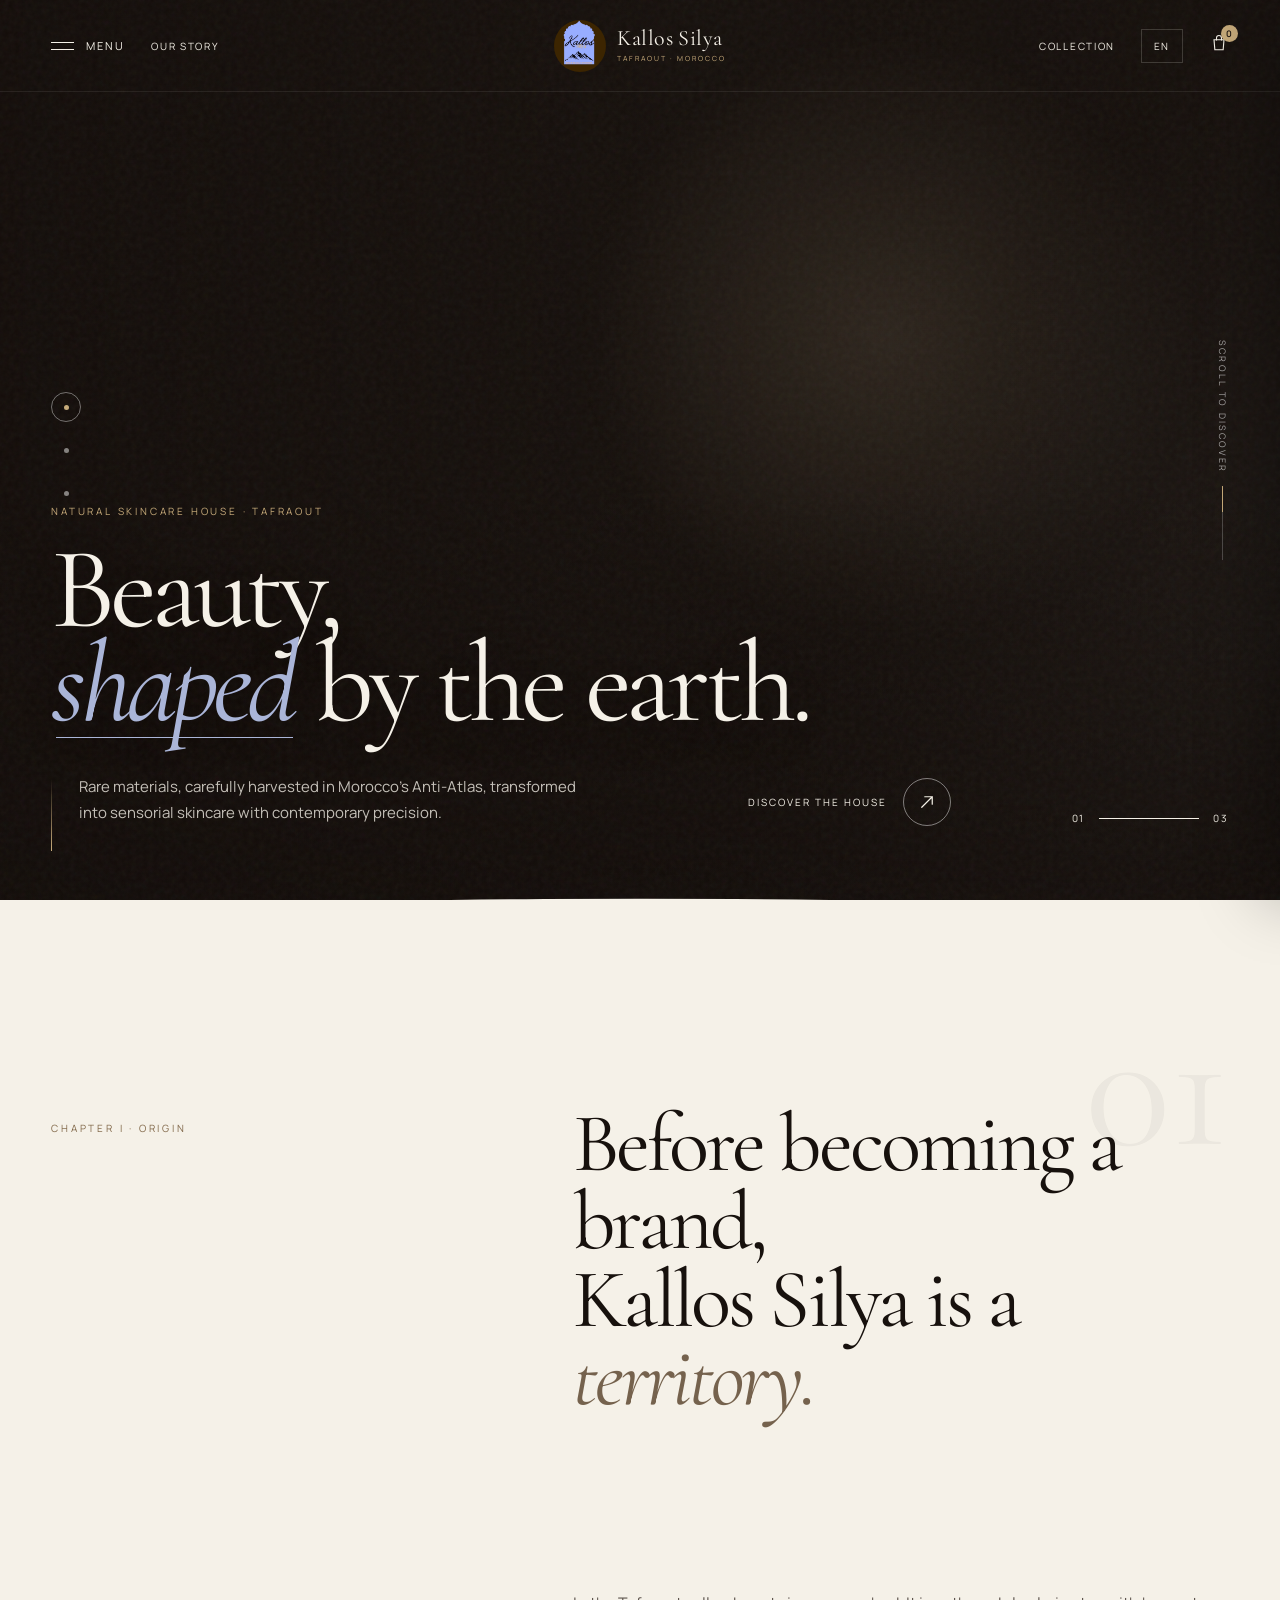
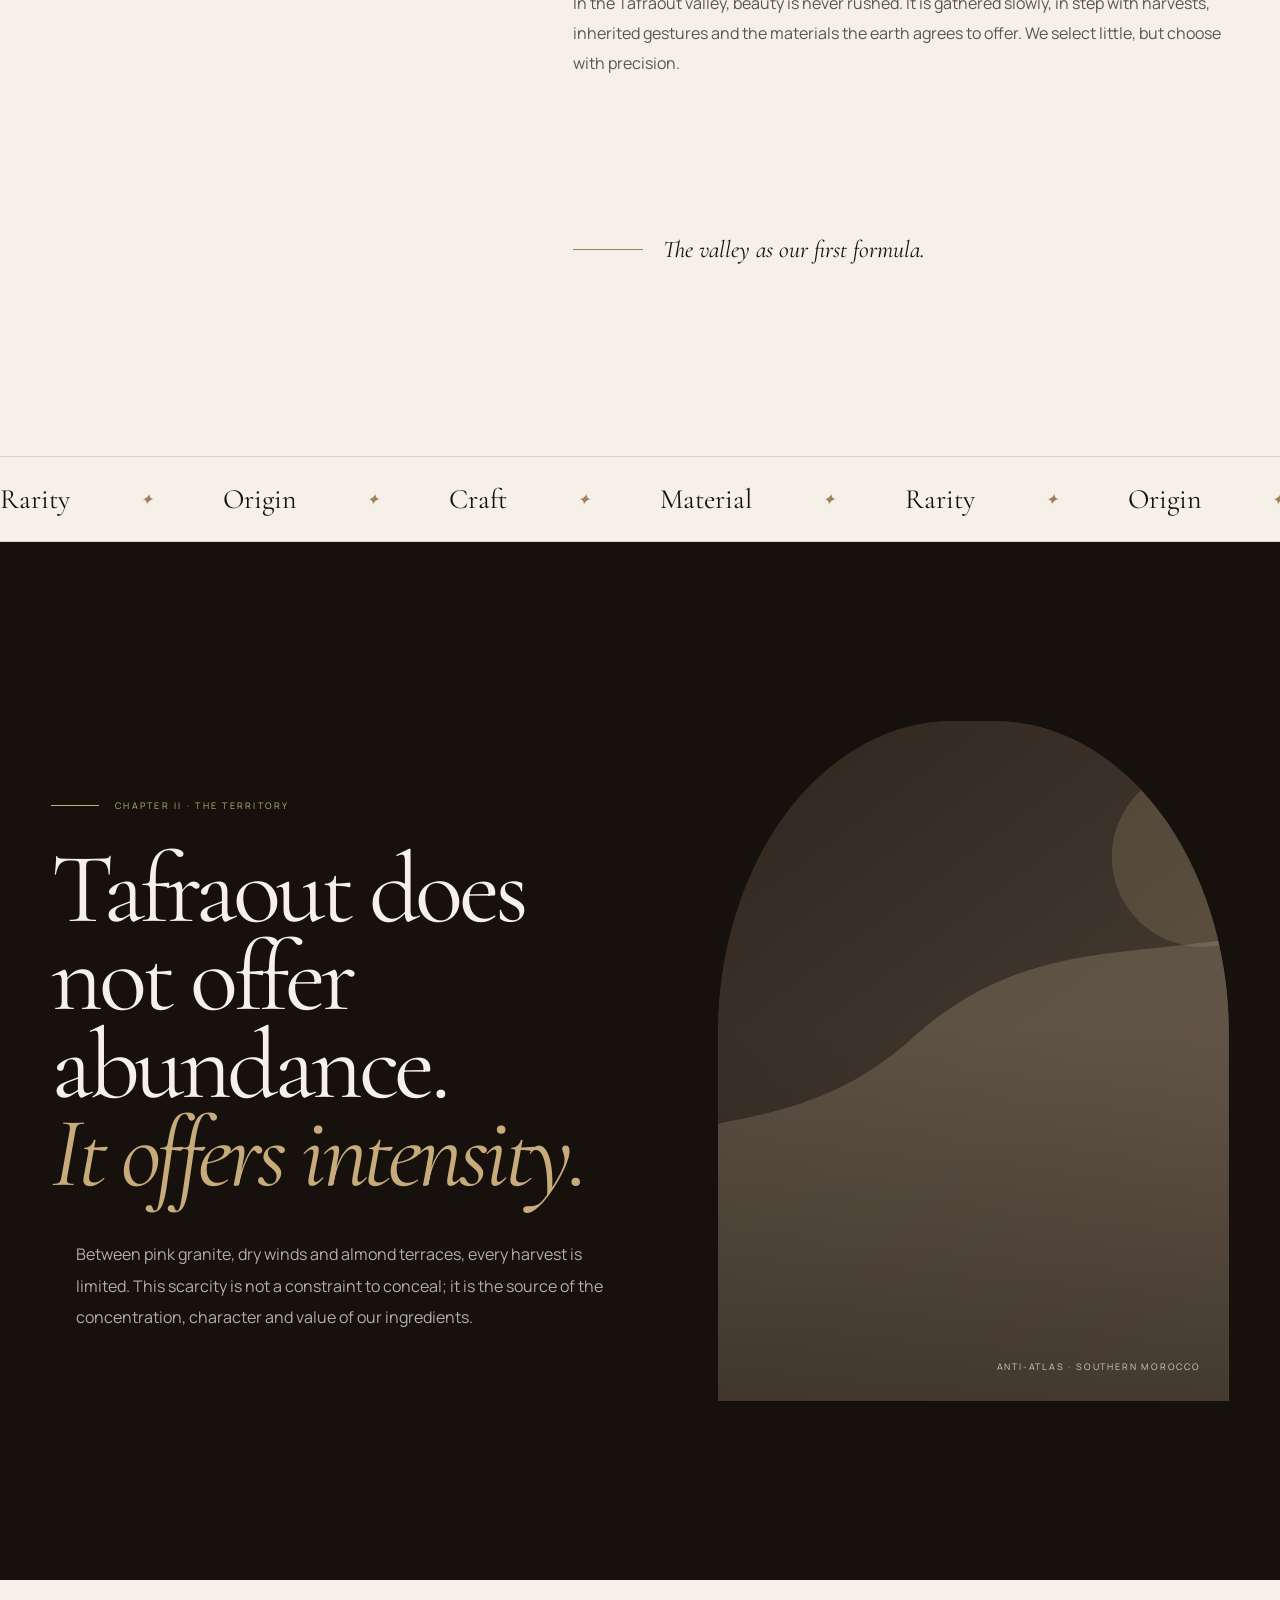
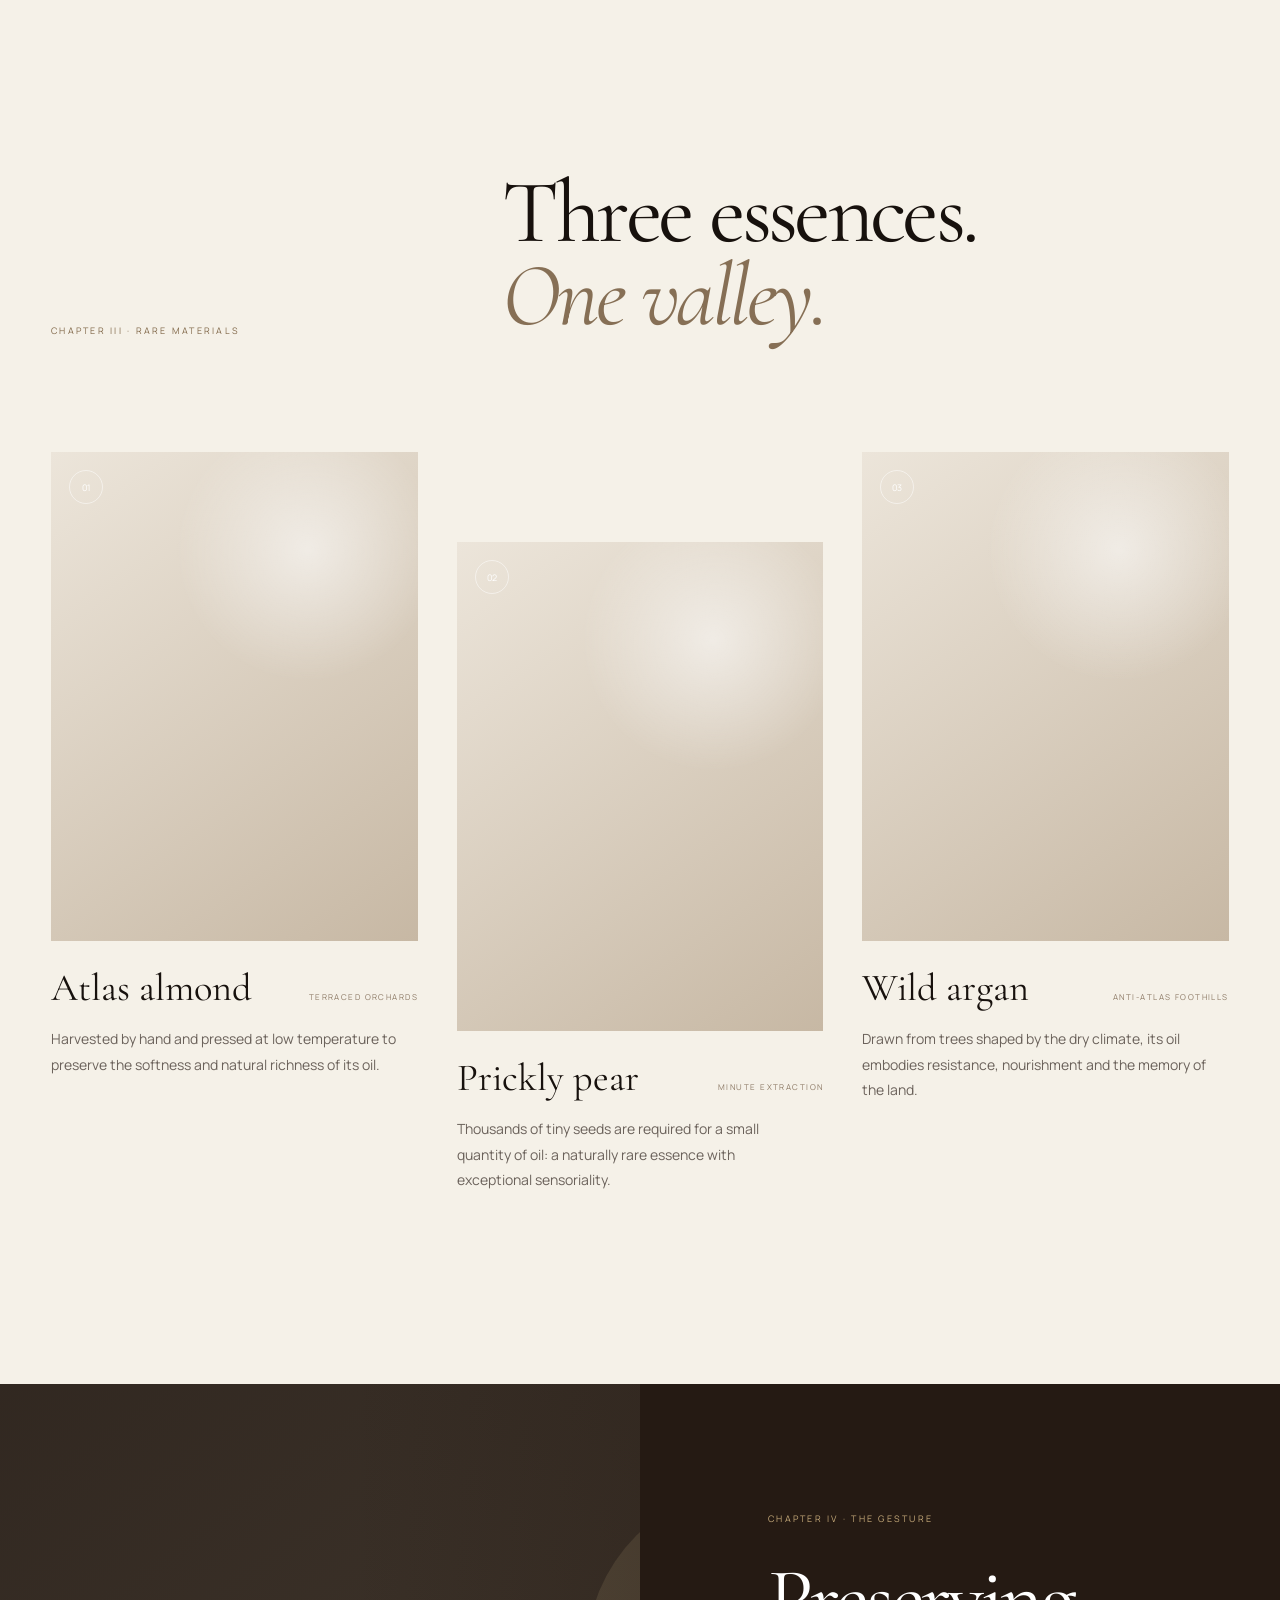
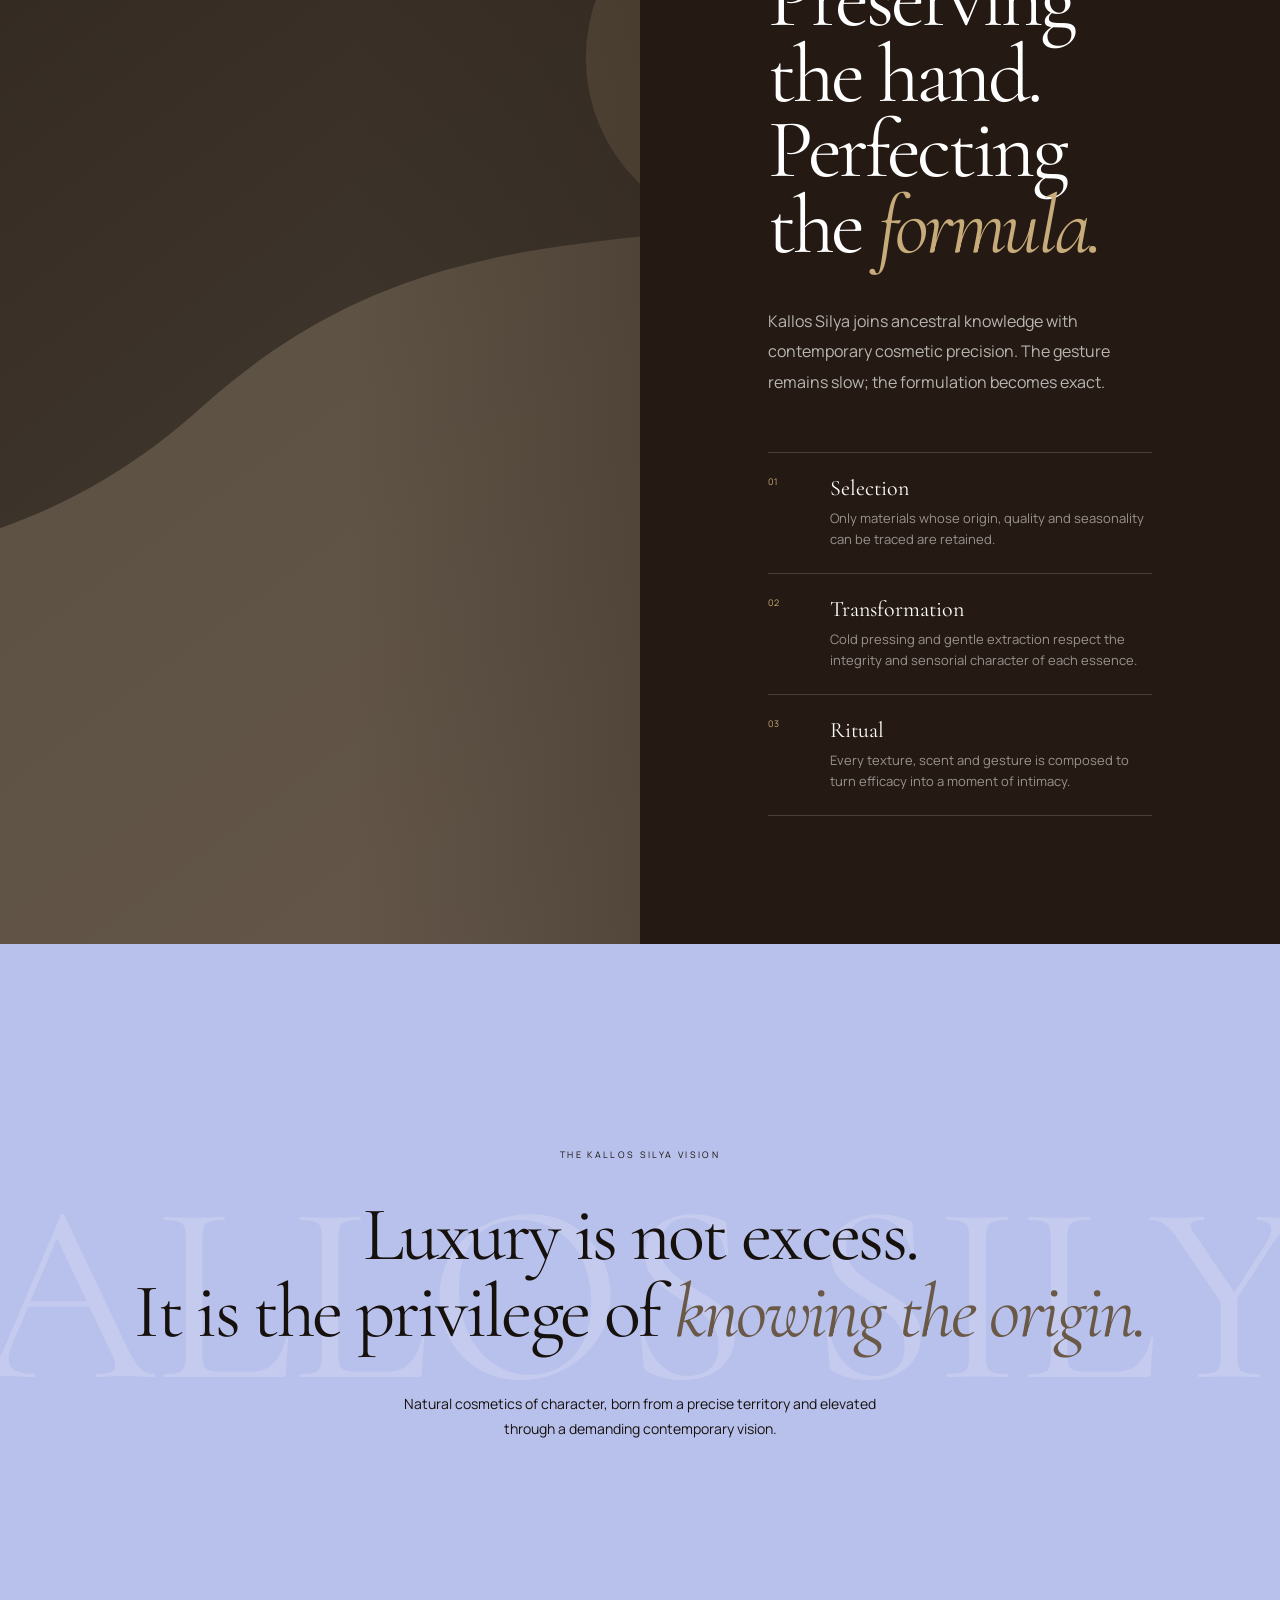
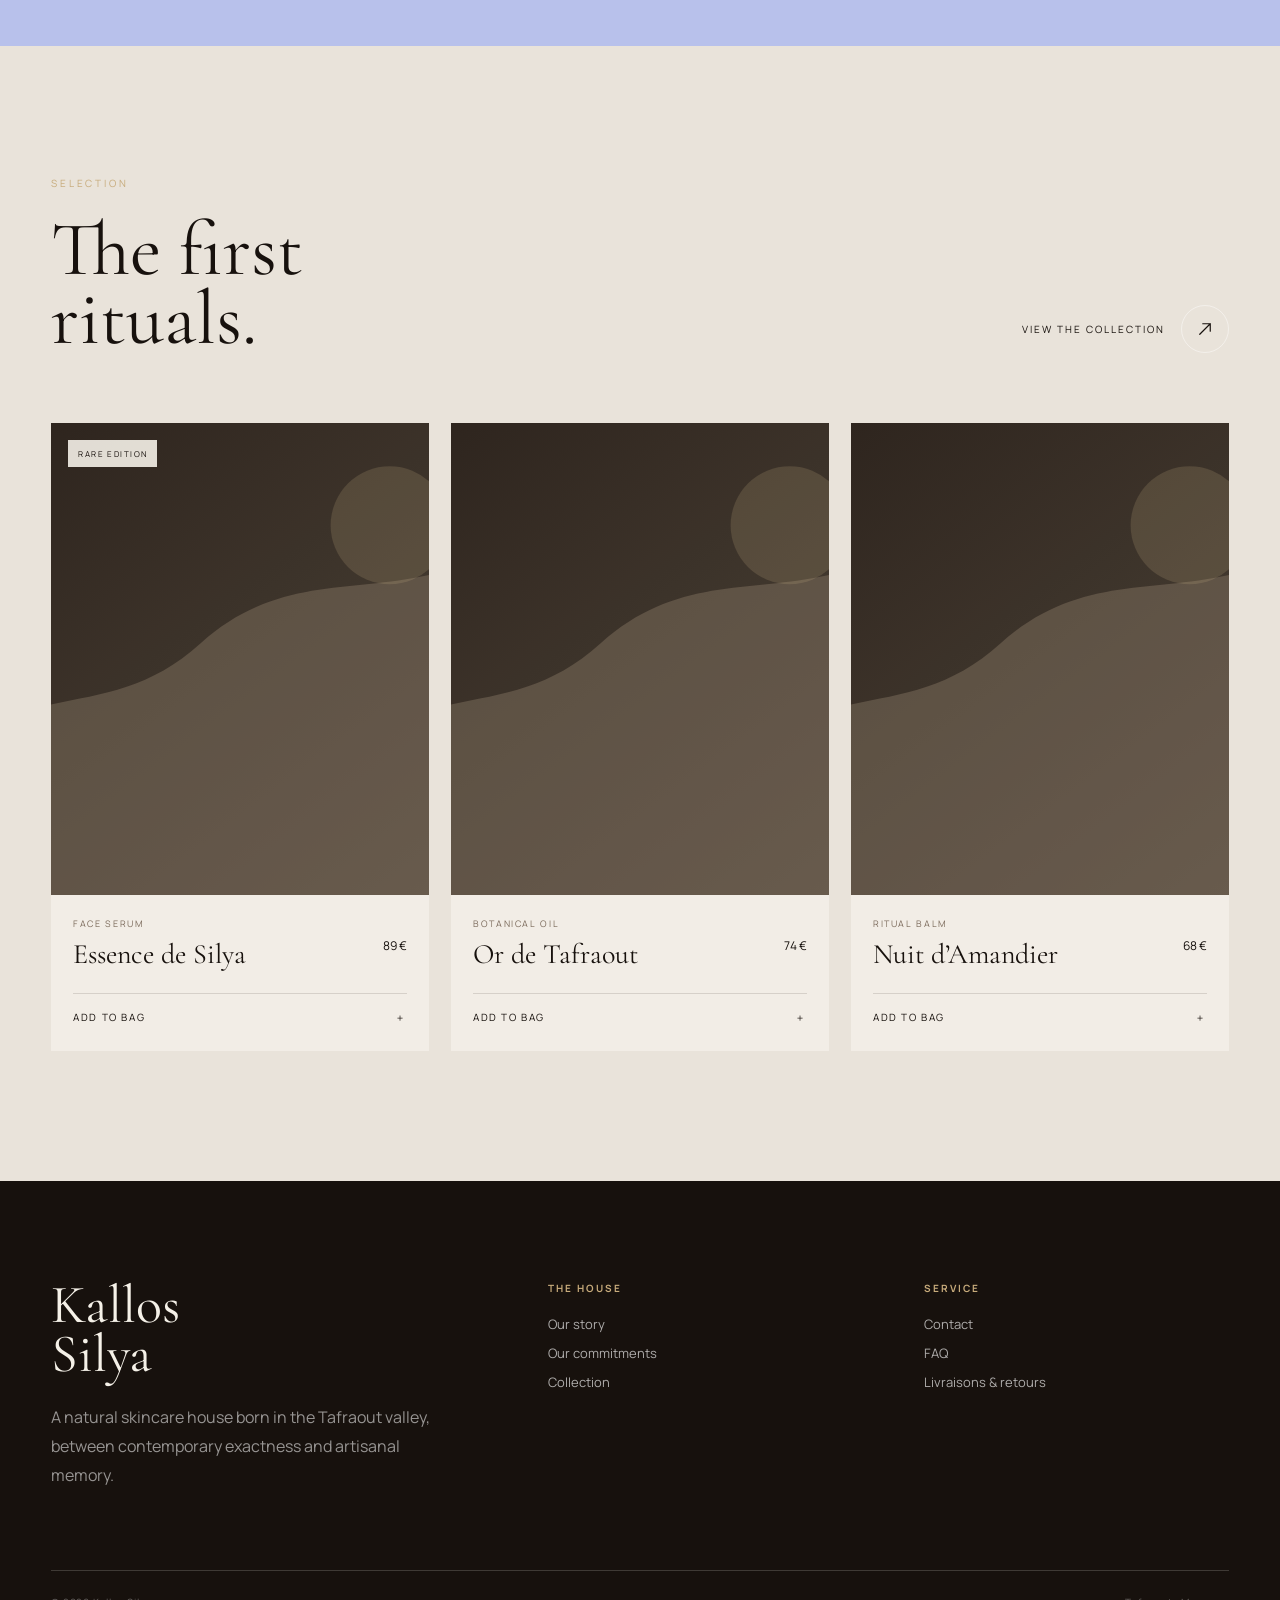
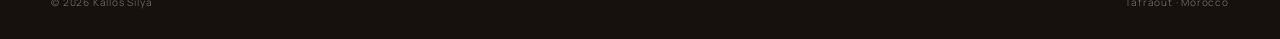
==== commit 3085f5f7: "Add files via upload" ====
--- a/index.html
+++ b/index.html
@@ -1113,12 +1113,82 @@
 }
 </style>
 
+
+<style>
+/* ==========================================================================
+   KALLOS SILYA — CORRECTIFS ÉTAPE 4.1
+   Icônes SVG professionnelles et images de secours.
+   ========================================================================== */
+.icon-arrow{
+  width:18px;
+  height:18px;
+  display:block;
+  flex:none;
+}
+.icon-arrow--right{
+  width:20px;
+  height:20px;
+}
+.icon-arrow--left{
+  width:20px;
+  height:20px;
+  transform:rotate(180deg);
+}
+.cta__circle,
+.menu-link__arrow{
+  display:grid;
+  place-items:center;
+}
+.menu-link__arrow{
+  font-size:0!important;
+}
+
+/* Every image container keeps a polished background while loading. */
+.story-world__media,
+.material-card__visual,
+.craft-story__media,
+.product-card__media,
+.product__media,
+.story-media,
+.ingredient-card .arch-frame{
+  background:
+    radial-gradient(circle at 70% 25%,rgba(206,181,132,.18),transparent 30%),
+    linear-gradient(145deg,#2b2018,#6e5a46);
+}
+.material-card__visual,
+.product-card__media,
+.product__media{
+  background:
+    radial-gradient(circle at 70% 20%,rgba(255,255,255,.55),transparent 28%),
+    linear-gradient(145deg,#ece5da,#c7b8a4);
+}
+img.is-fallback{
+  filter:saturate(.72) contrast(.96);
+}
+
+/* More reliable rendering on small iOS/Android screens. */
+img{
+  -webkit-transform:translateZ(0);
+  transform:translateZ(0);
+}
+@media(max-width:640px){
+  .icon-arrow{
+    width:16px;
+    height:16px;
+  }
+  .menu-link__arrow{
+    opacity:.75;
+    transform:none;
+  }
+}
+</style>
+
 </head>
 <body id="top">
-<div class="loader" aria-hidden="true"><div class="loader__inner"><img class="loader__mark" src="[data-uri]" alt=""><div class="loader__line"></div></div></div>
+<div class="loader" aria-hidden="true"><div class="loader__inner"><img class="loader__mark" src="[data-uri]" alt="" data-fallback="data:image/svg+xml;charset=UTF-8,%3Csvg xmlns='http://www.w3.org/2000/svg' width='1600' height='1200' viewBox='0 0 1600 1200'%3E%3Cdefs%3E%3ClinearGradient id='g' x1='0' y1='0' x2='1' y2='1'%3E%3Cstop stop-color='%232a1d13'/%3E%3Cstop offset='1' stop-color='%23544534'/%3E%3C/linearGradient%3E%3C/defs%3E%3Crect width='1600' height='1200' fill='url(%23g)'/%3E%3Cpath d='M0 850 C280 650 480 760 700 560 C980 310 1240 520 1600 230 L1600 1200 L0 1200Z' fill='%238d755b' opacity='.45'/%3E%3Ccircle cx='1180' cy='260' r='150' fill='%23d6b777' opacity='.18'/%3E%3C/svg%3E"><div class="loader__line"></div></div></div>
 <header class="header">
   <div class="header__left"><button class="menu-btn" id="menuOpen"><span class="menu-btn__icon"><span></span><span></span></span><span data-i18n="menu">Menu</span></button><a class="nav-link" href="#maison" data-i18n="story">La Maison</a></div>
-  <a class="brand" href="#top" aria-label="Kallos Silya — back to top"><img src="[data-uri]" alt="Logo Kallos Silya"><span class="brand__text">Kallos Silya<small data-i18n="tagline">Tafraout · Maroc</small></span></a>
+  <a class="brand" href="#top" aria-label="Kallos Silya — back to top"><img src="[data-uri]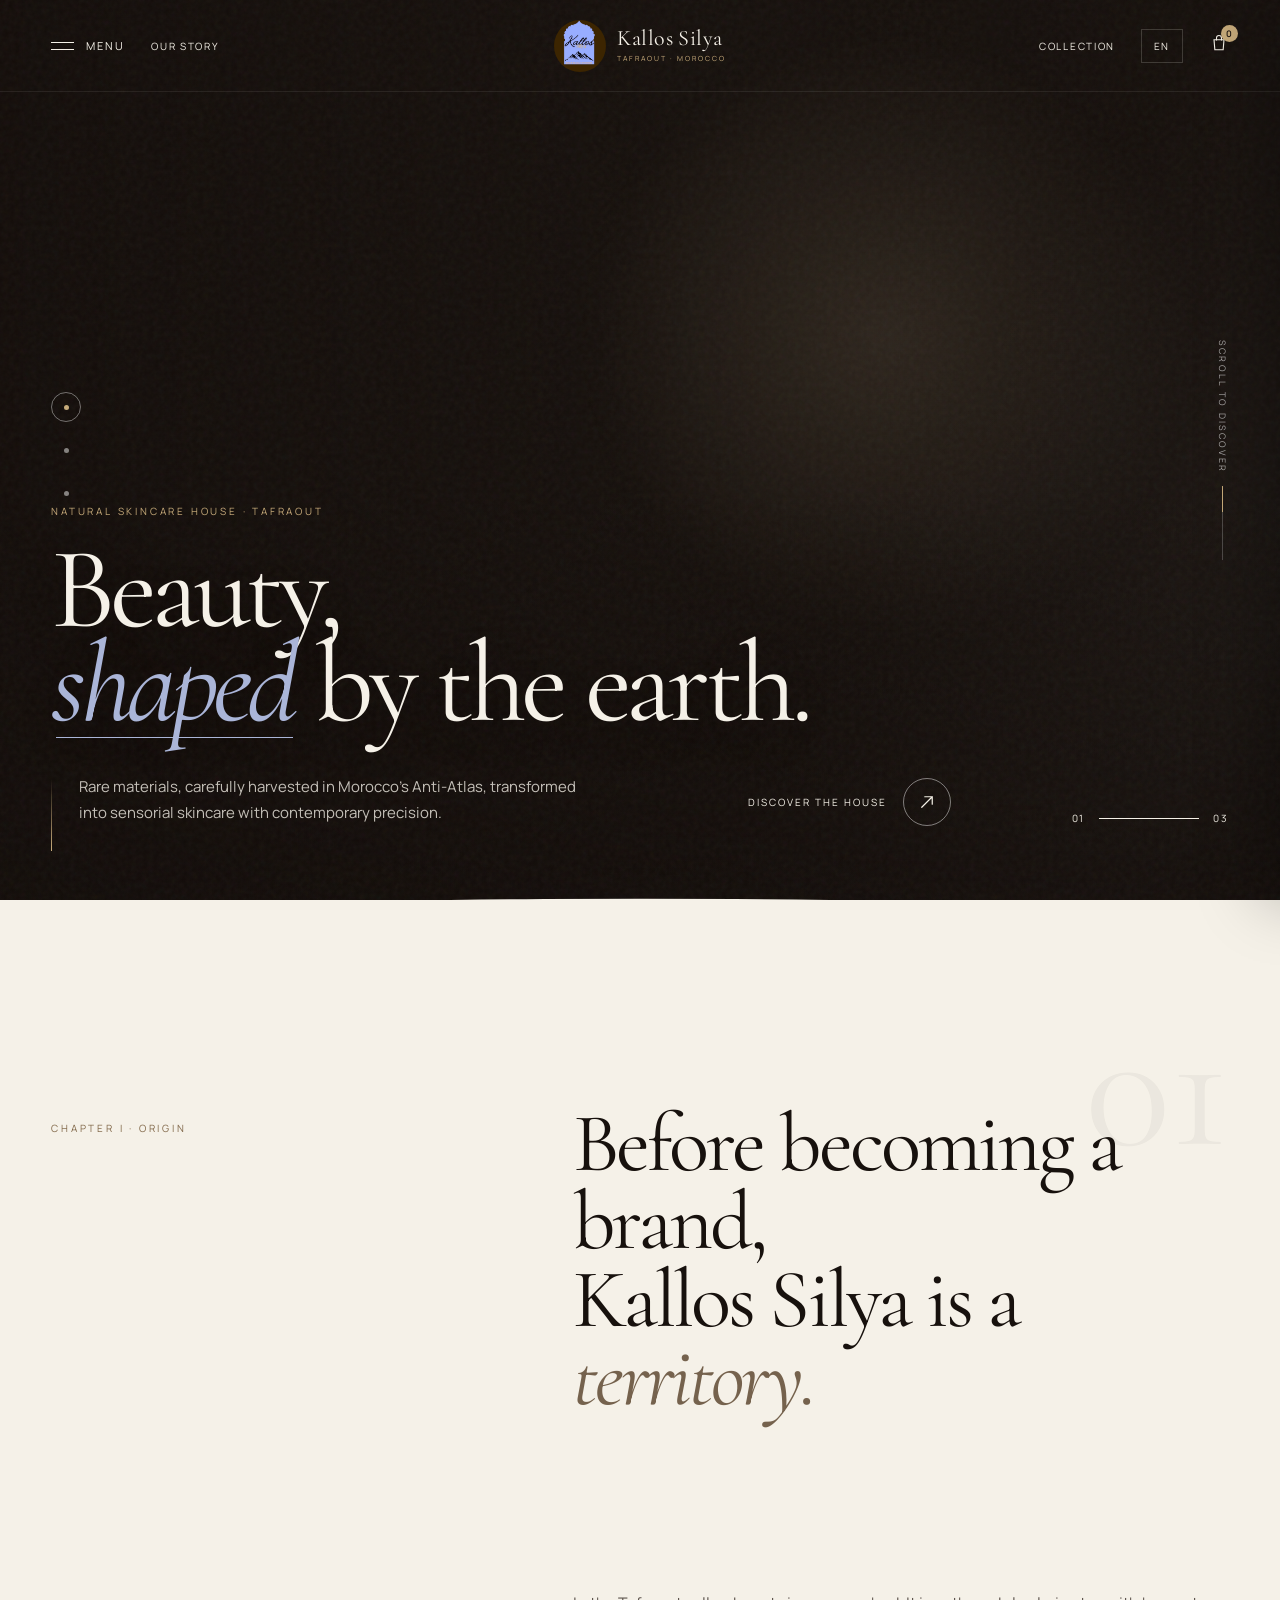
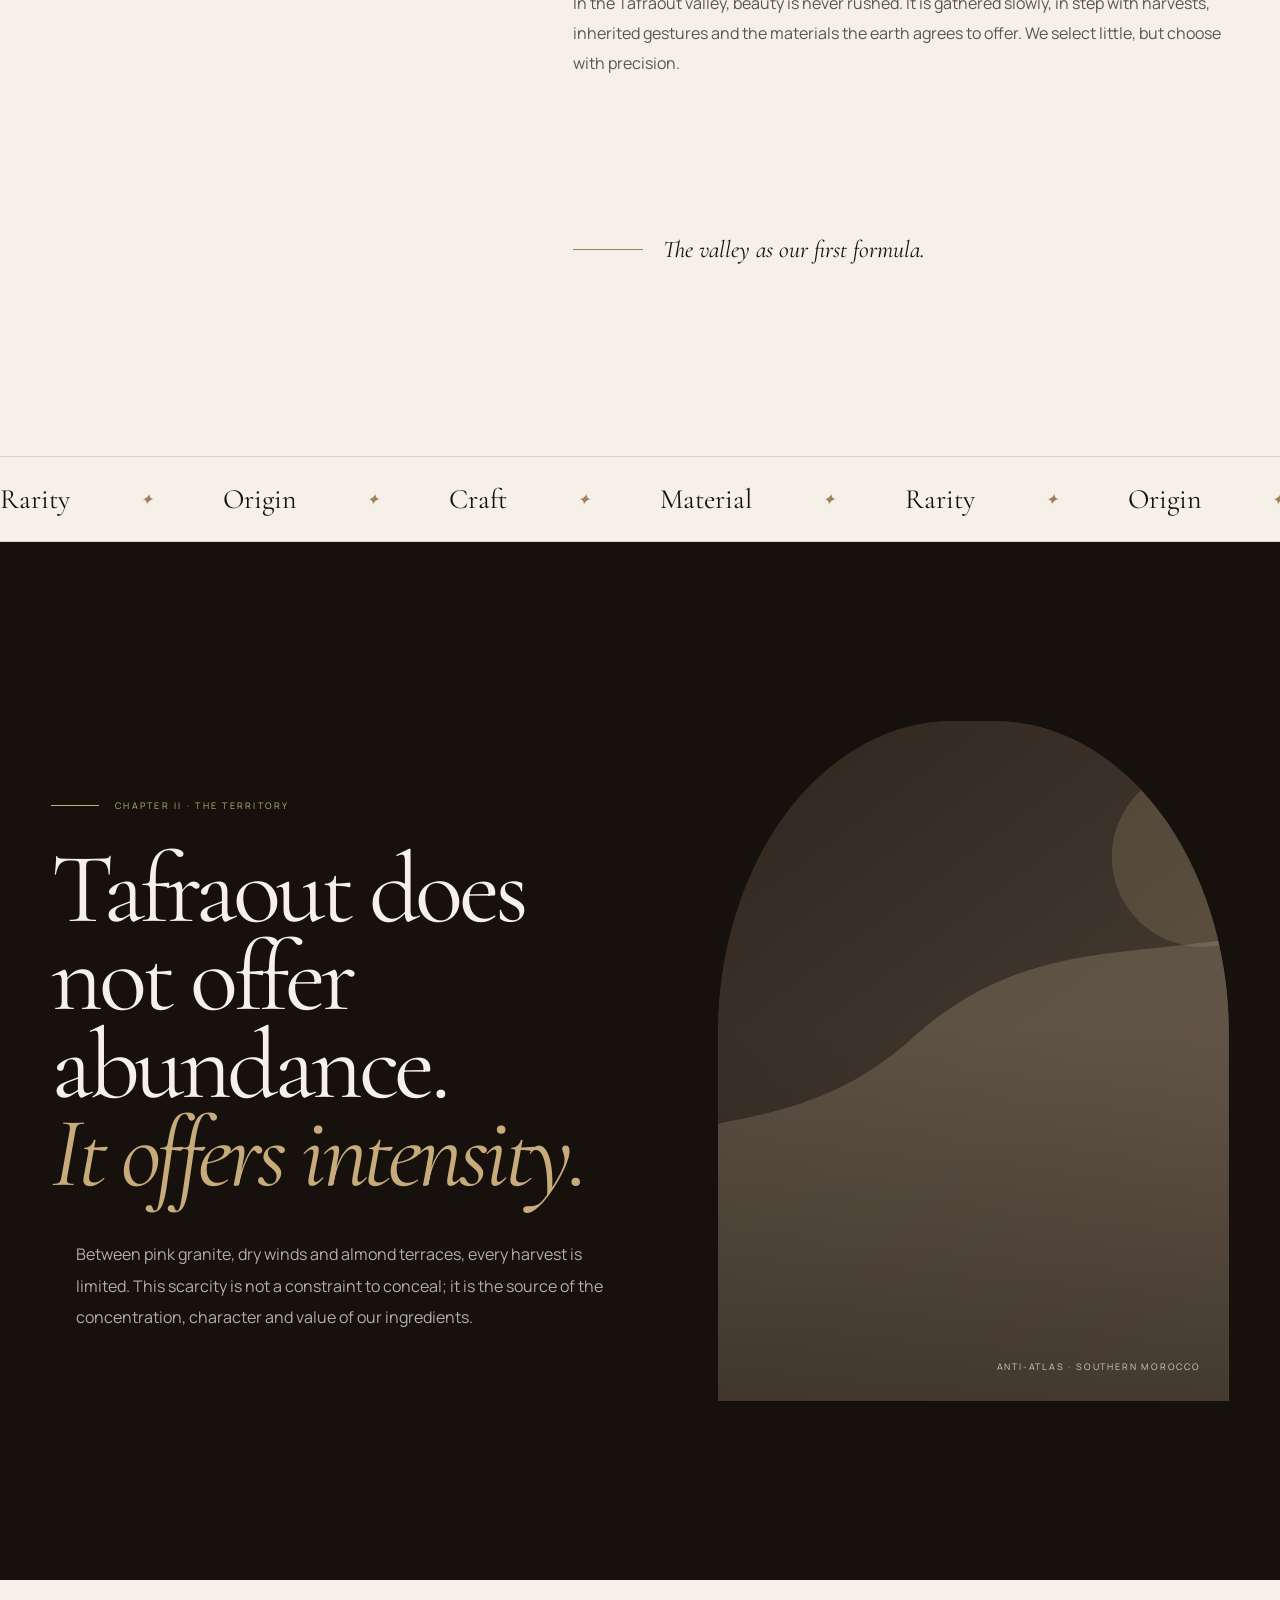
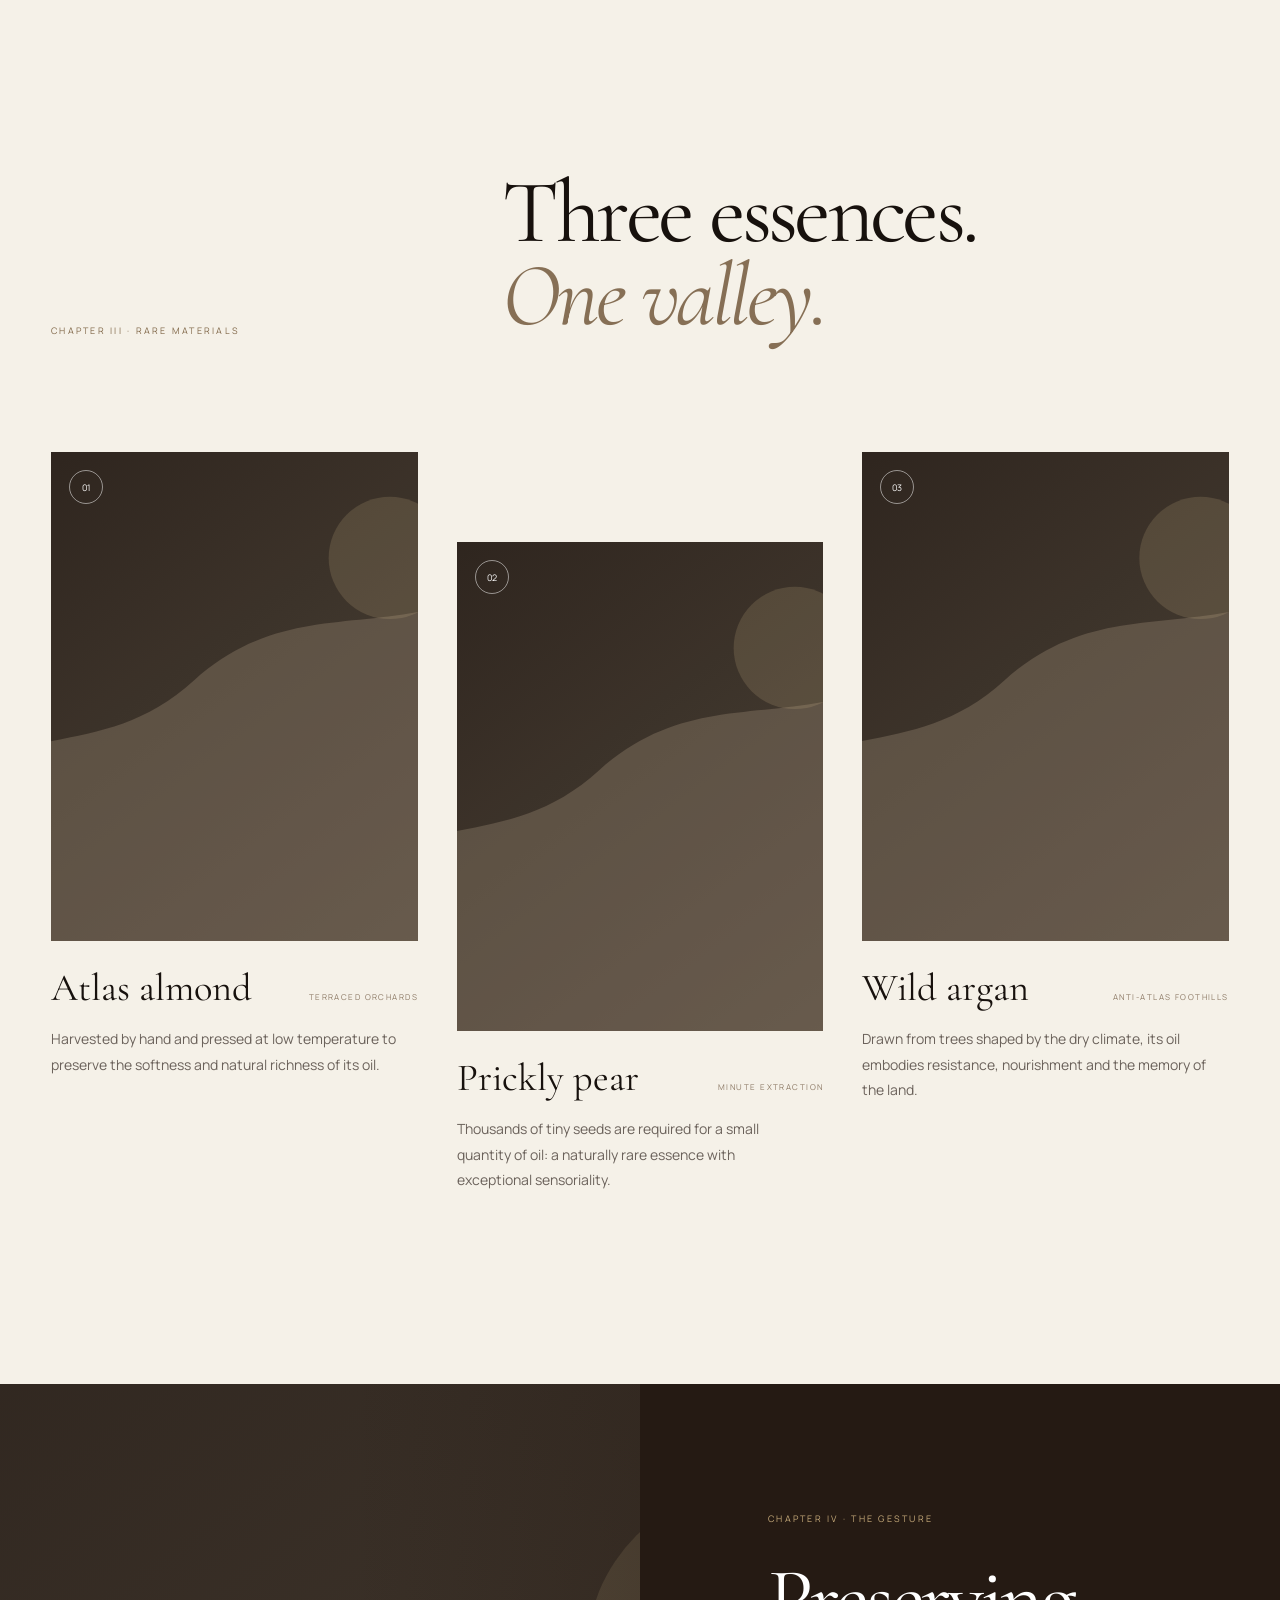
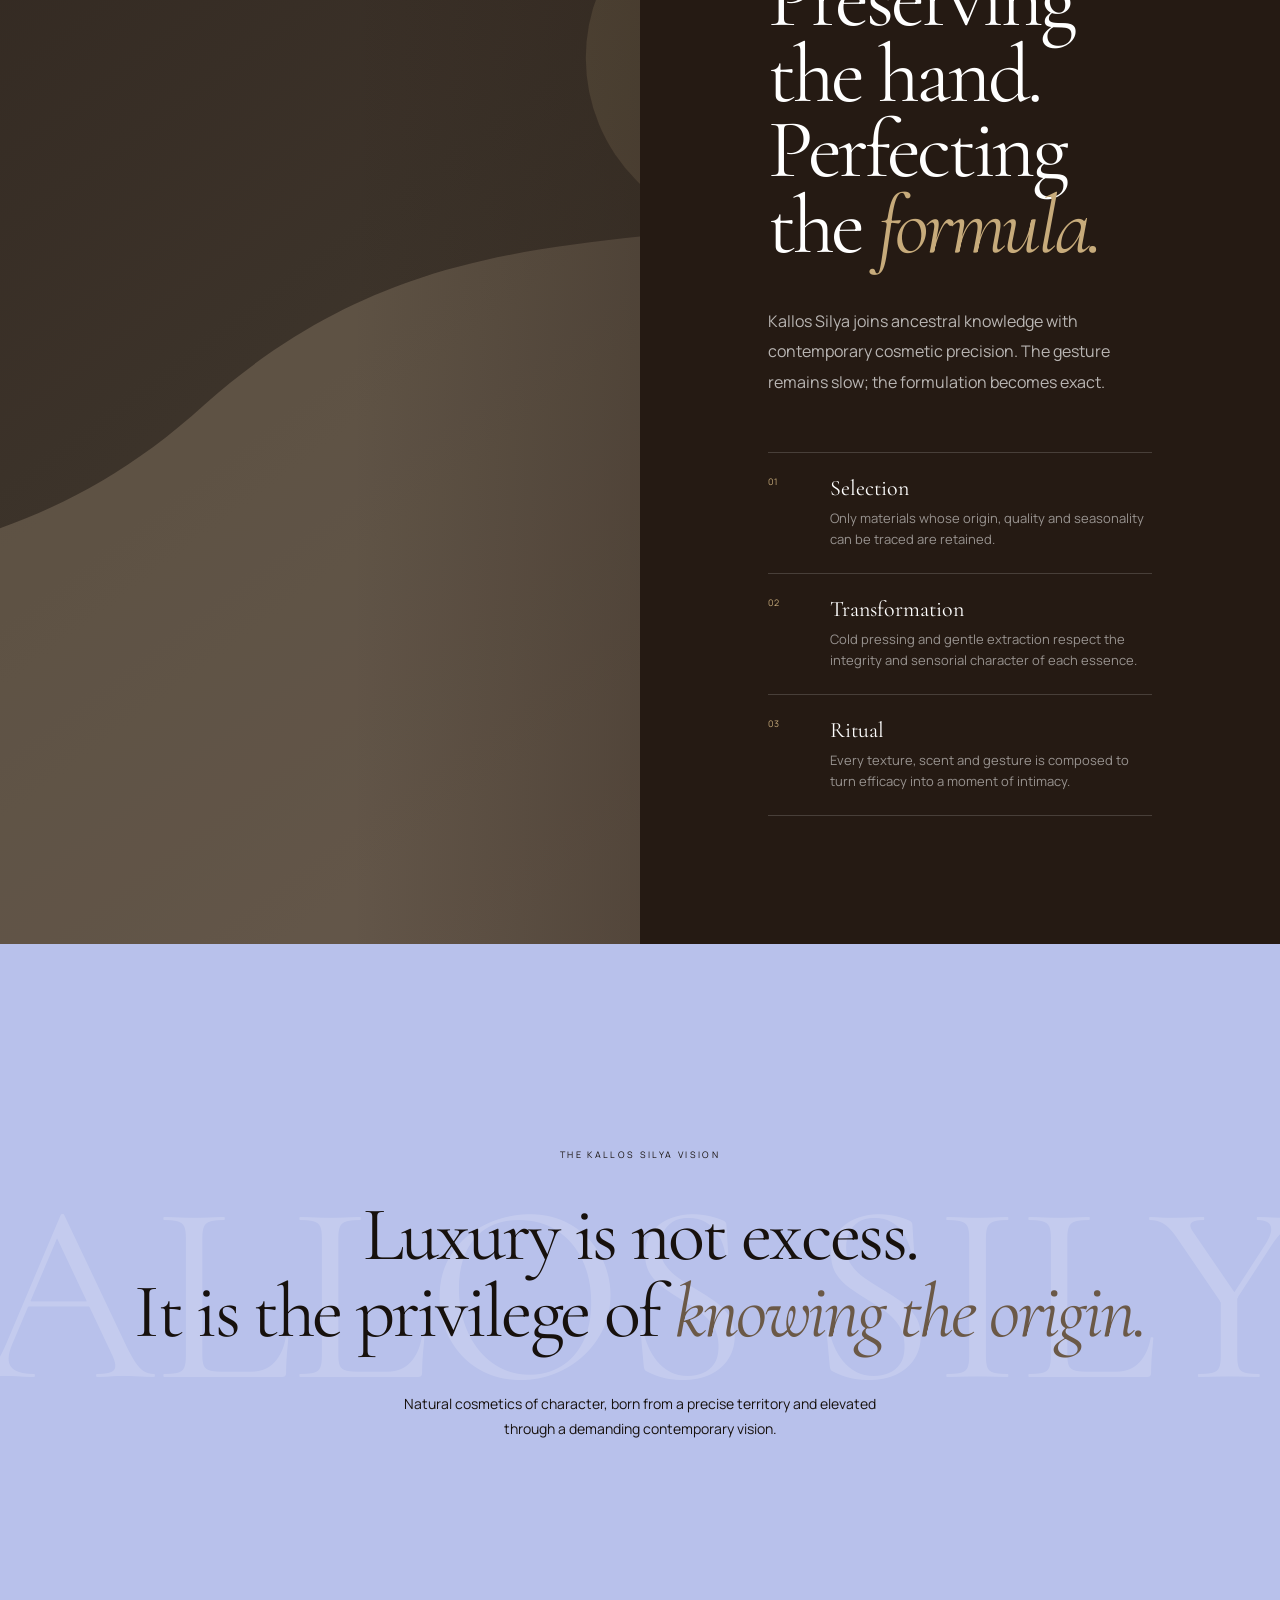
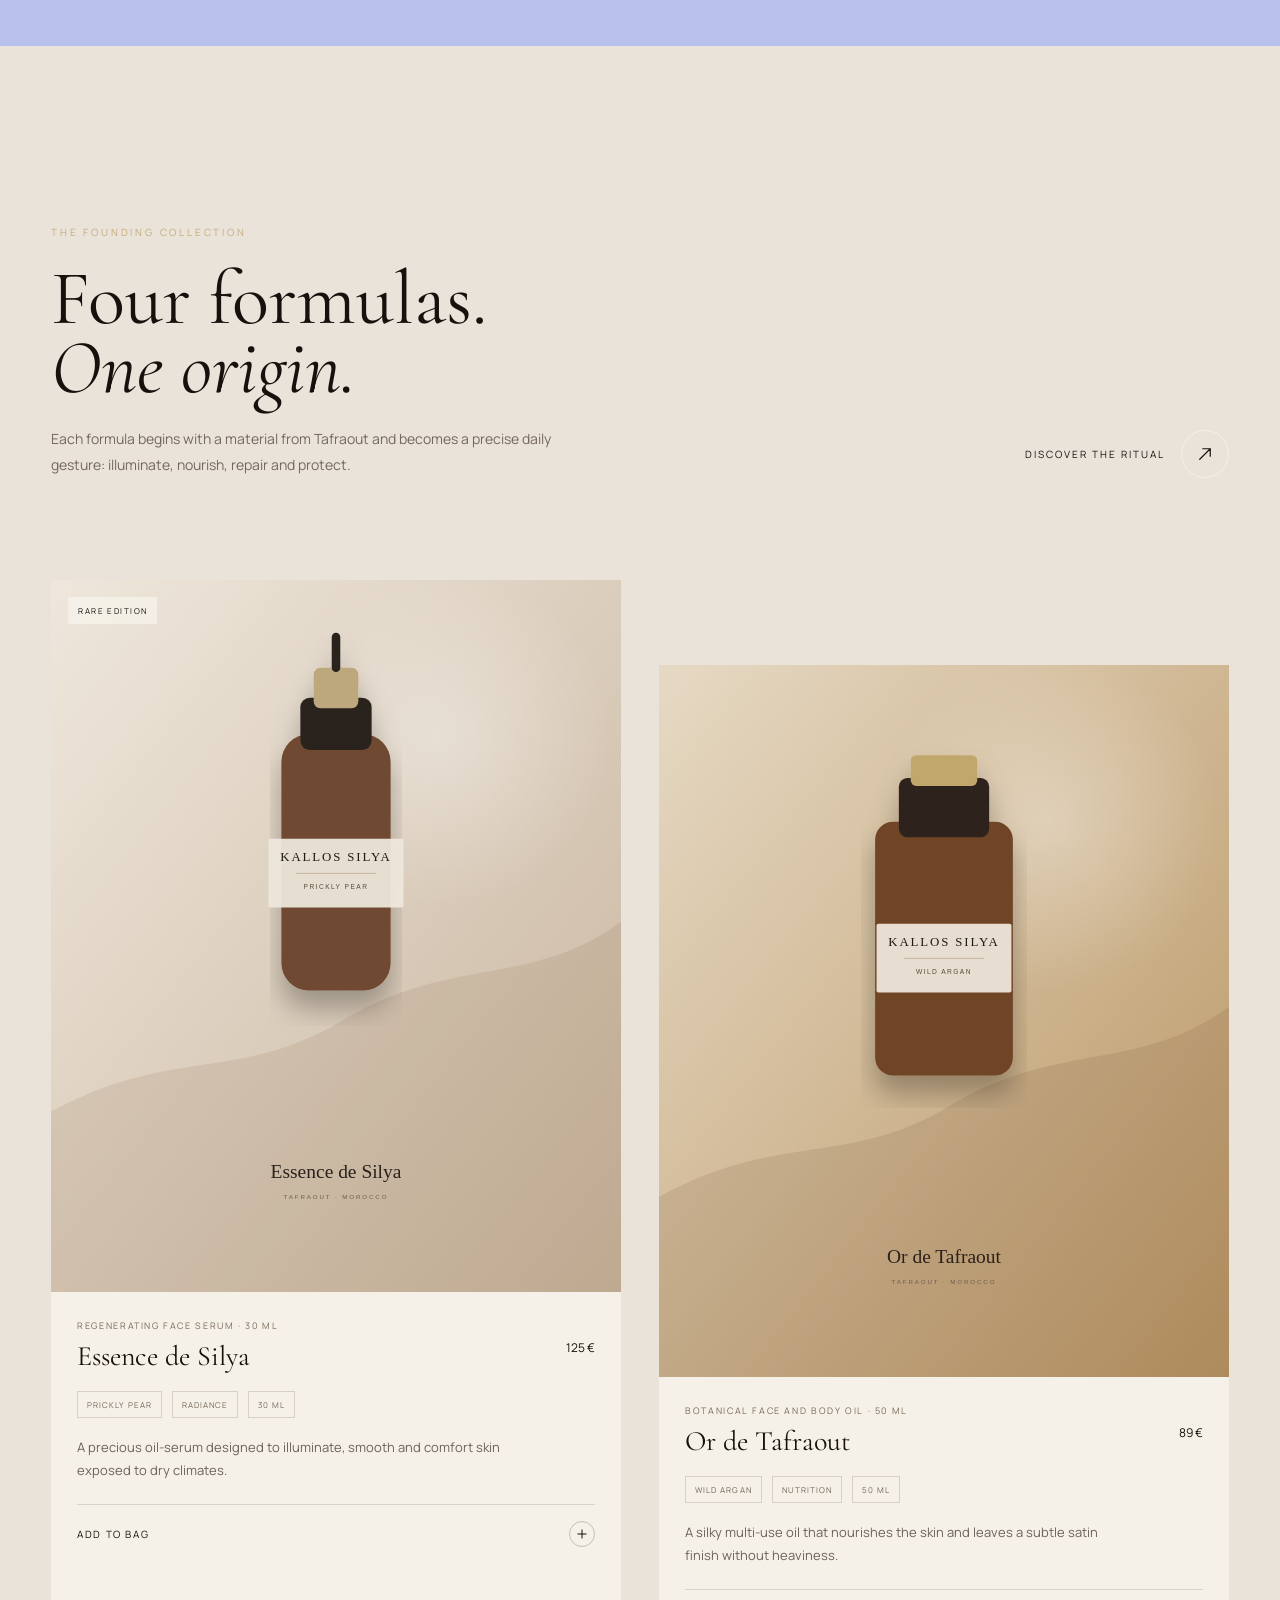
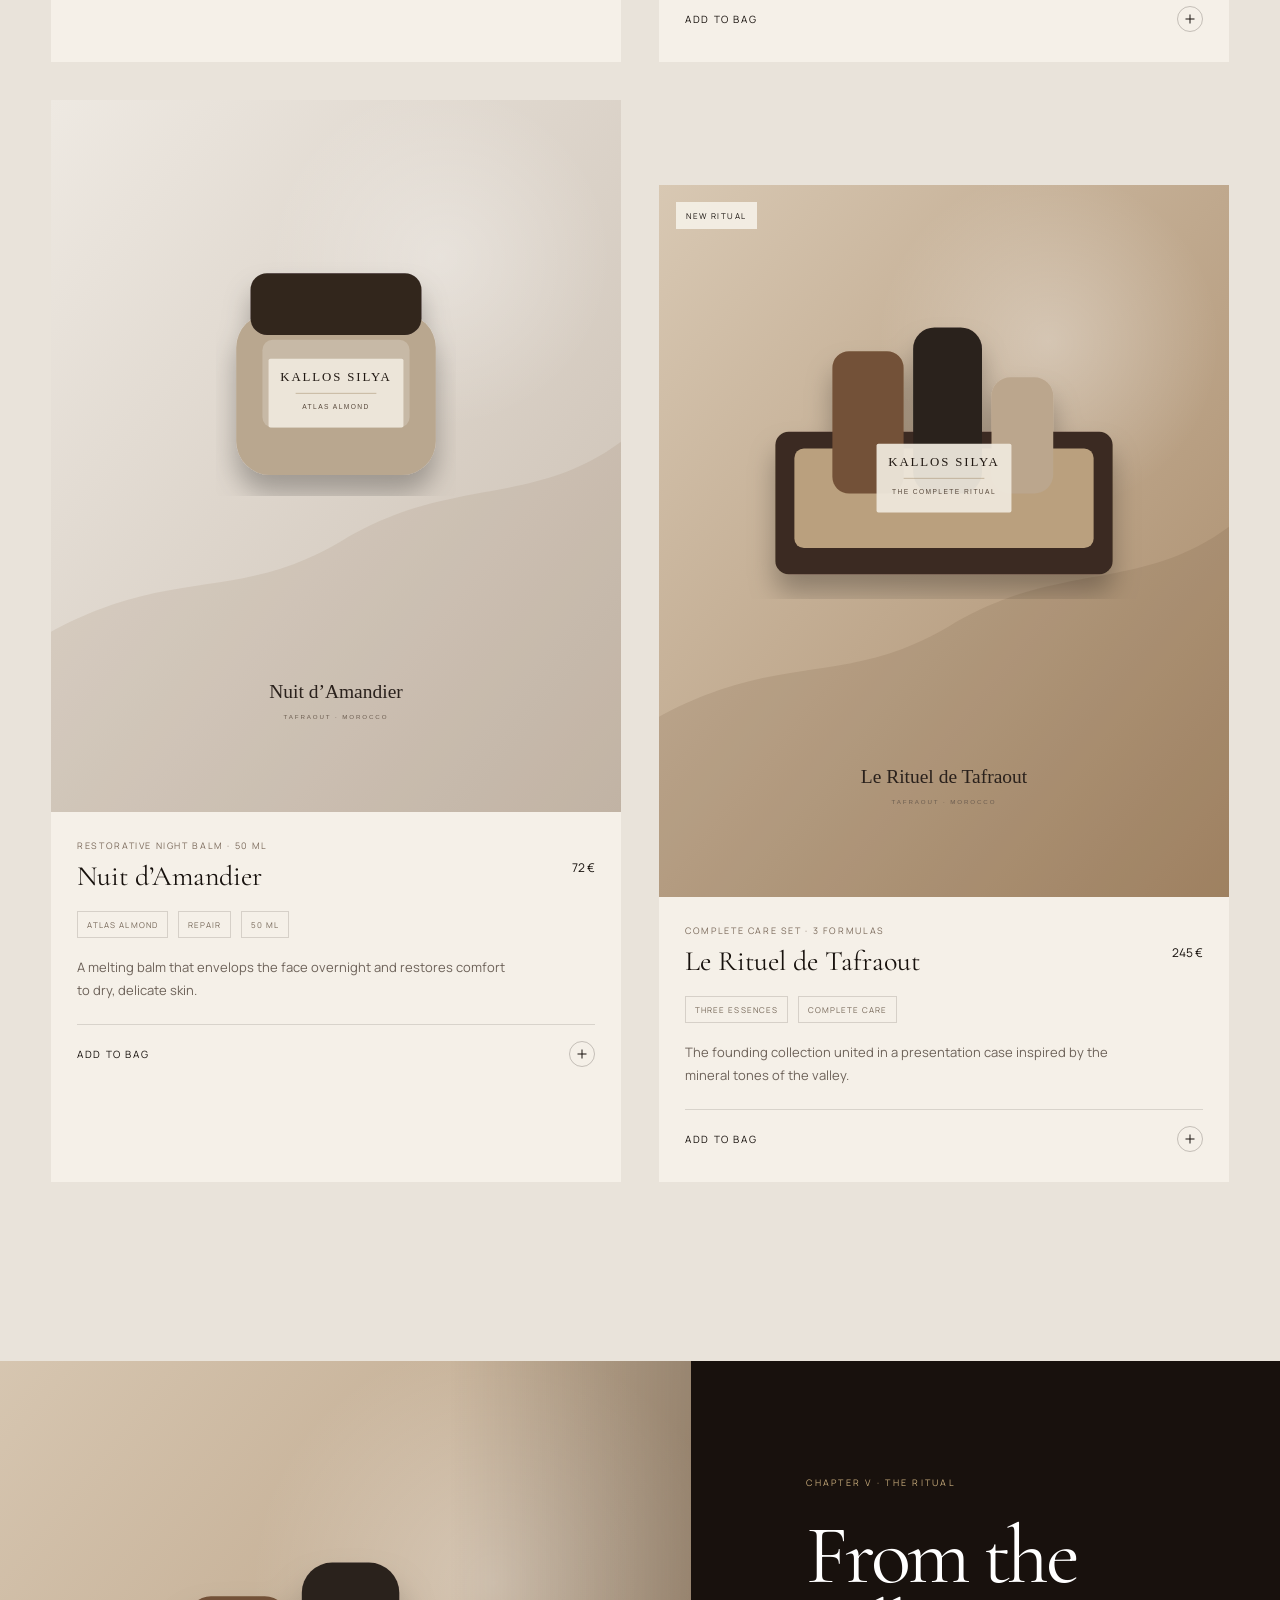
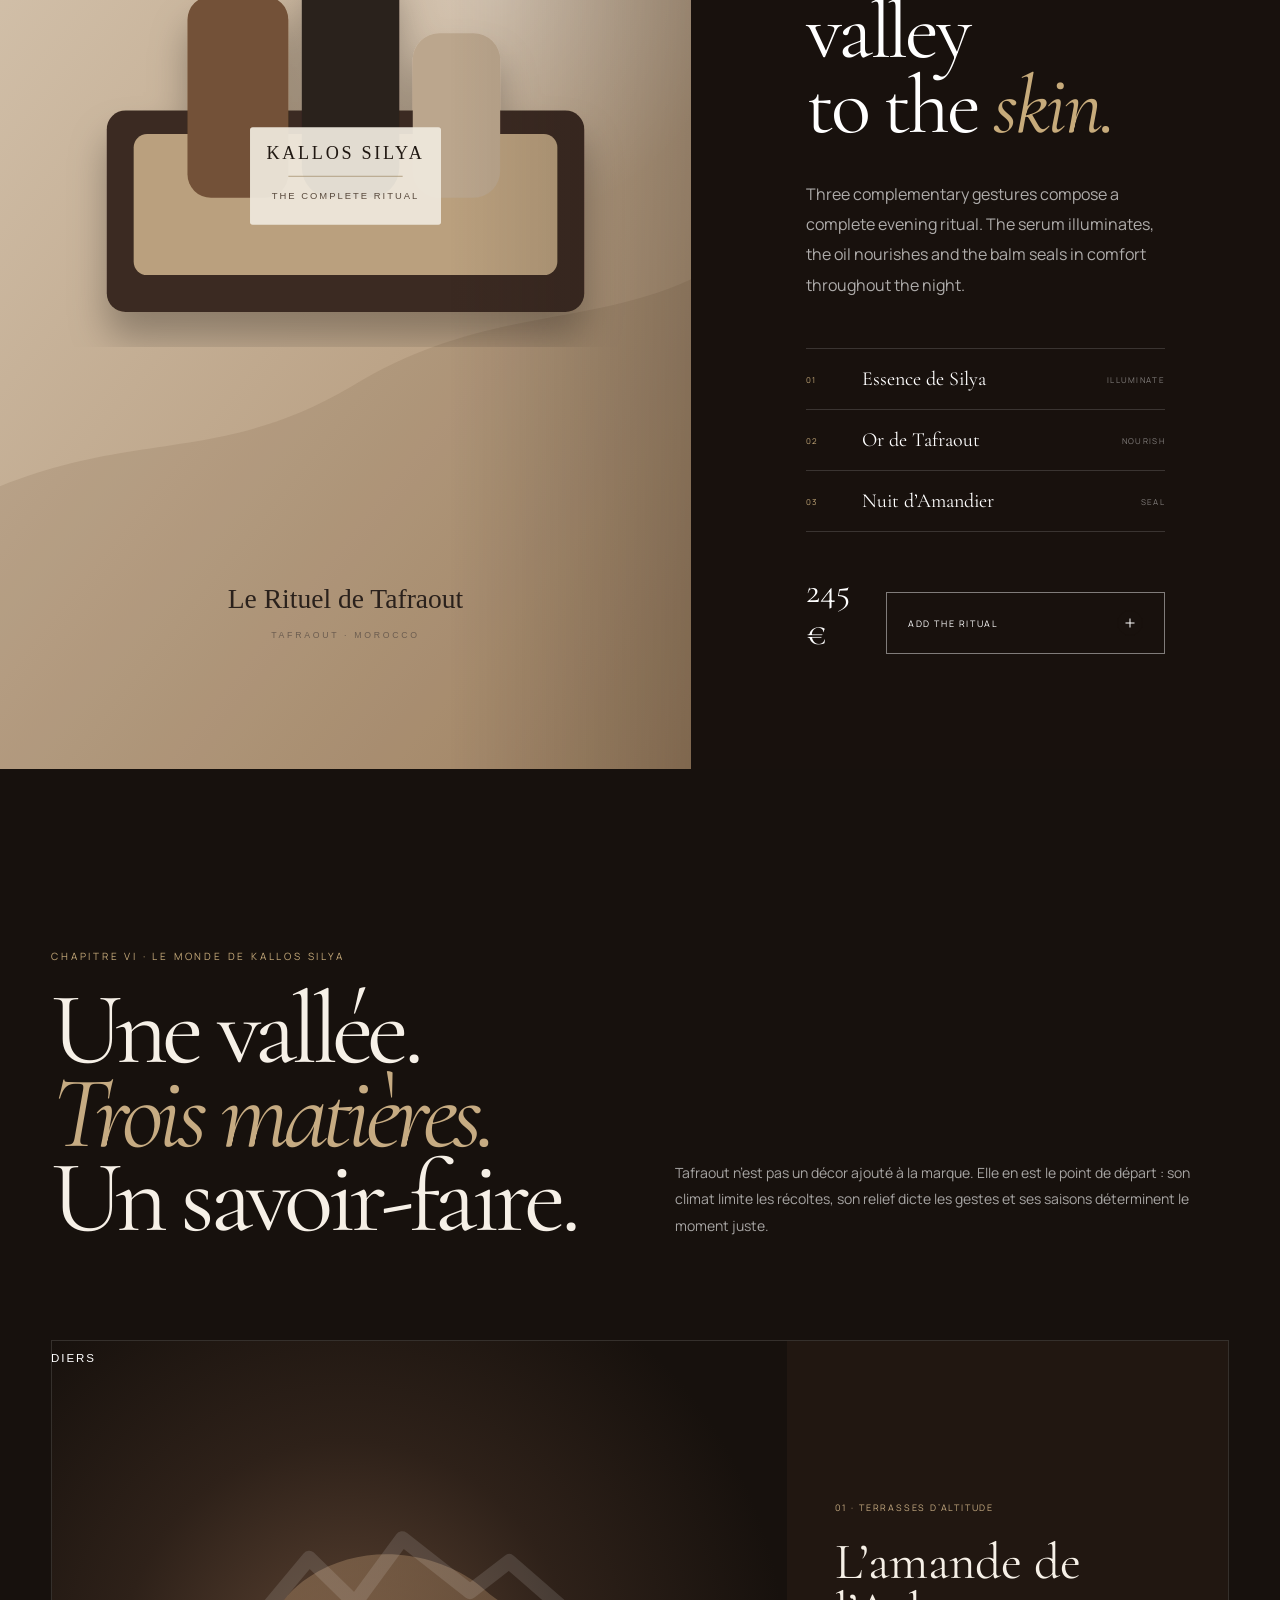
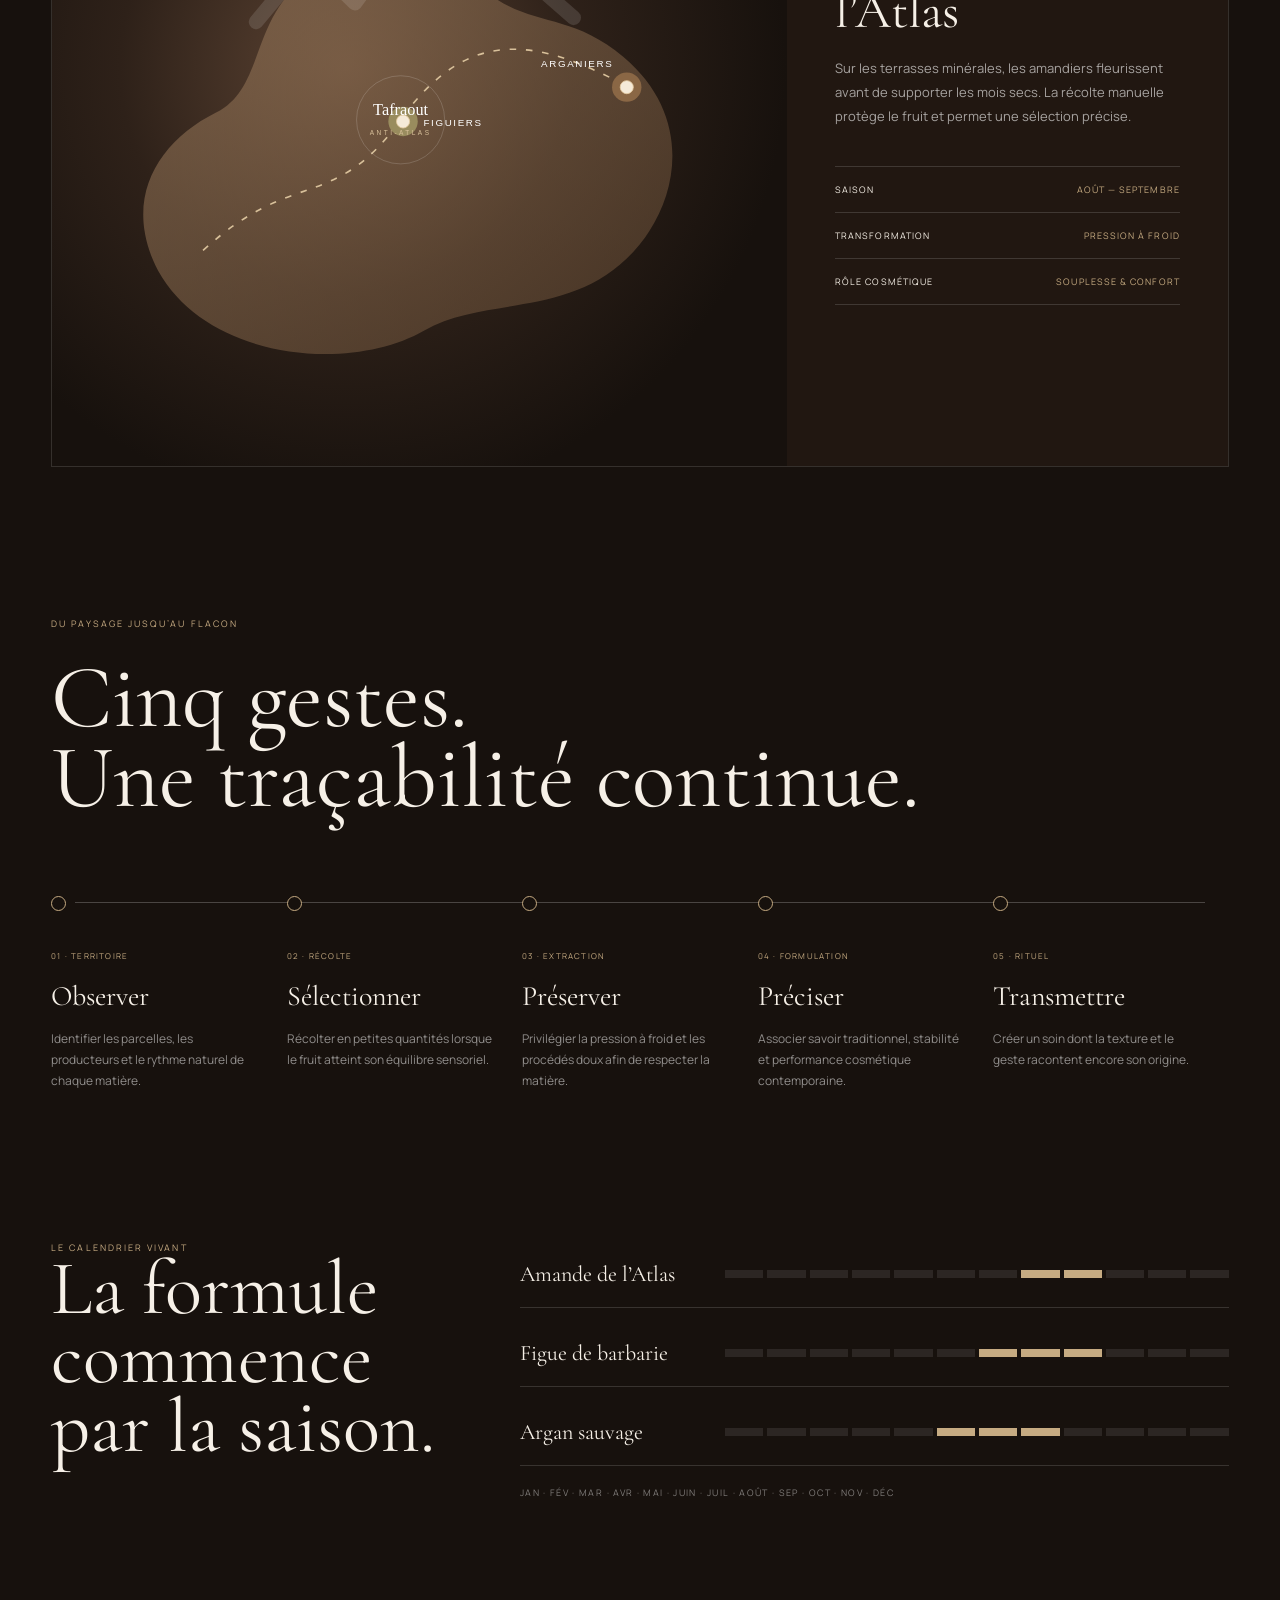
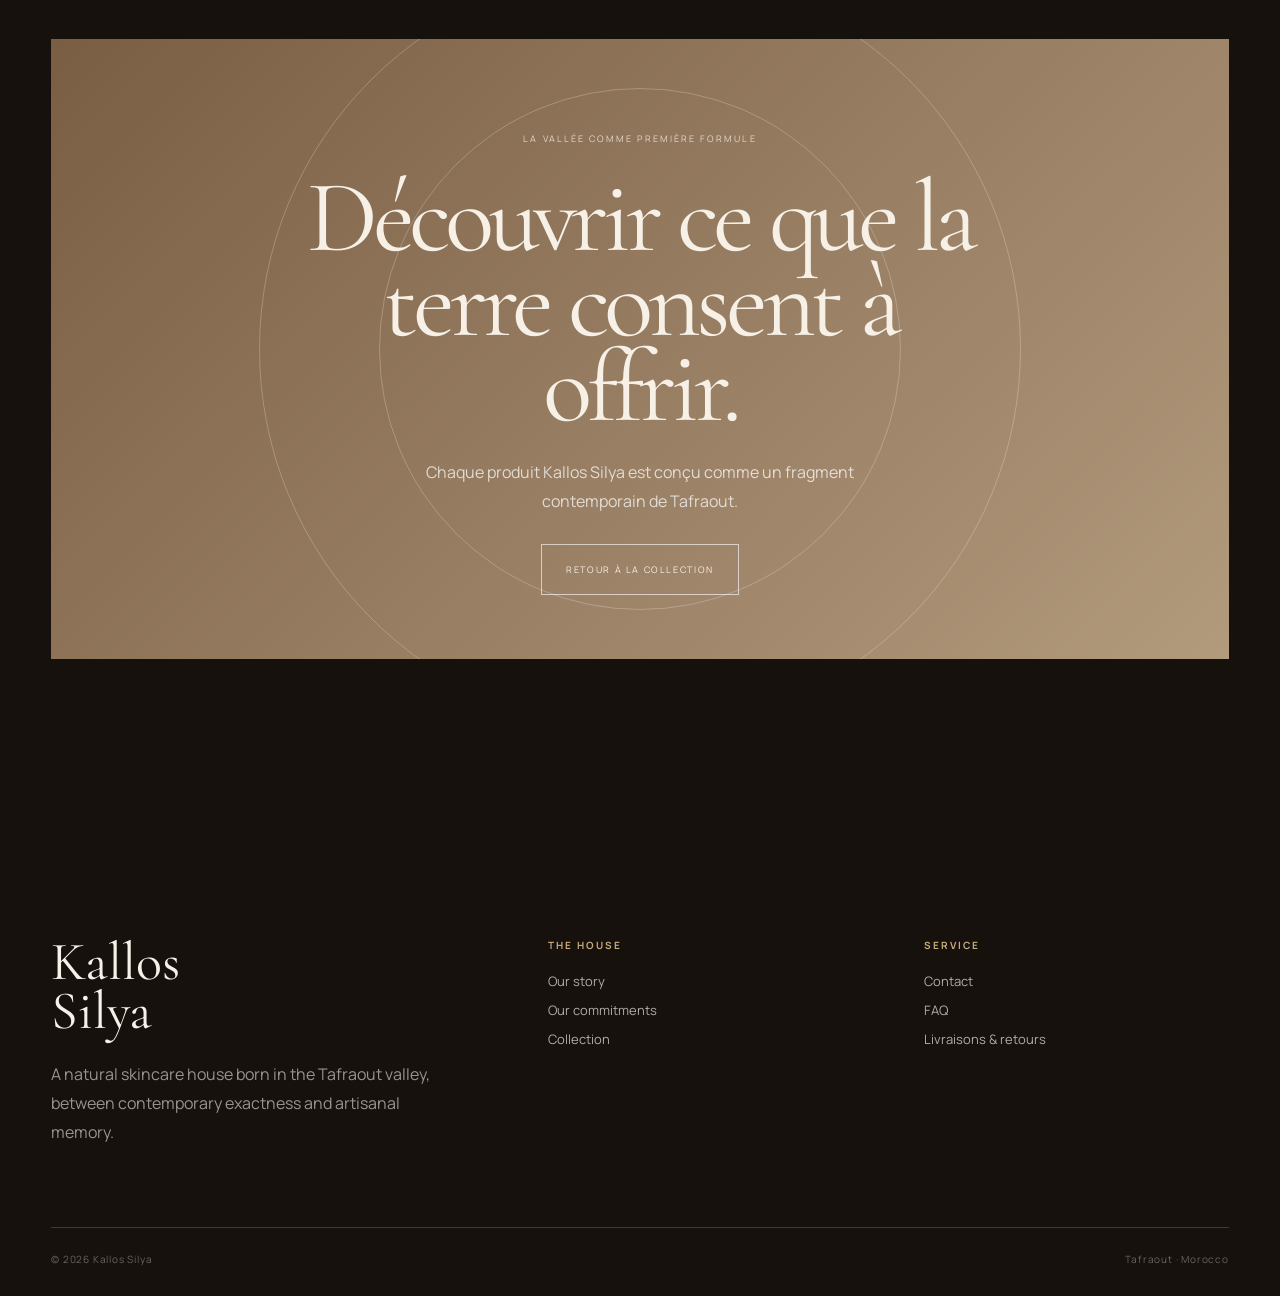
==== commit 3c0a9764: "Add files via upload" ====
--- a/index.html
+++ b/index.html
@@ -1180,6 +1180,456 @@
     opacity:.75;
     transform:none;
   }
+}
+</style>
+
+
+<style>
+/* ==========================================================================
+   KALLOS SILYA — ÉTAPE 5
+   Collection commerciale et rituel de Tafraout.
+   ========================================================================== */
+.products{
+  padding:clamp(110px,14vw,190px) var(--pad);
+}
+.products__head{
+  max-width:1500px;
+  margin:0 auto clamp(60px,8vw,105px);
+}
+.products__intro{
+  max-width:520px;
+  color:#75685d;
+  font-size:14px;
+  line-height:1.85;
+  margin-top:24px;
+}
+.products__grid{
+  max-width:1500px;
+  margin:auto;
+  grid-template-columns:repeat(2,1fr);
+  gap:clamp(22px,3vw,48px);
+}
+.product{
+  background:#f5f0e8;
+}
+.product:nth-child(even){
+  margin-top:85px;
+}
+.product__visual{
+  aspect-ratio:4/5;
+  position:relative;
+}
+.product__visual img{
+  width:100%;
+}
+.product__quick{
+  position:absolute;
+  inset:auto 18px 18px;
+  z-index:3;
+  display:flex;
+  gap:8px;
+  opacity:0;
+  transform:translateY(12px);
+  transition:.45s var(--ease);
+}
+.product:hover .product__quick,
+.product:focus-within .product__quick{
+  opacity:1;
+  transform:none;
+}
+.product__discover{
+  flex:1;
+  min-height:47px;
+  display:grid;
+  place-items:center;
+  background:rgba(245,240,232,.92);
+  backdrop-filter:blur(12px);
+  font-size:9px;
+  letter-spacing:.18em;
+  text-transform:uppercase;
+}
+.product__body{
+  padding:27px 26px 30px;
+}
+.product__details{
+  margin-top:18px;
+  display:flex;
+  gap:10px;
+  flex-wrap:wrap;
+}
+.product__detail{
+  border:1px solid rgba(23,17,13,.14);
+  padding:7px 9px;
+  font-size:8px;
+  letter-spacing:.13em;
+  text-transform:uppercase;
+  color:#756657;
+}
+.product__description{
+  margin-top:18px;
+  color:#6d6259;
+  line-height:1.75;
+  font-size:13px;
+  max-width:54ch;
+}
+.product__add{
+  align-items:center;
+}
+.product__plus{
+  width:26px;
+  height:26px;
+  position:relative;
+  border:1px solid rgba(23,17,13,.22);
+  border-radius:50%;
+}
+.product__plus::before,
+.product__plus::after{
+  content:"";
+  position:absolute;
+  left:50%;
+  top:50%;
+  width:9px;
+  height:1px;
+  background:currentColor;
+  transform:translate(-50%,-50%);
+}
+.product__plus::after{
+  transform:translate(-50%,-50%) rotate(90deg);
+}
+.product__add.added .product__plus::after{
+  opacity:0;
+}
+.product__add.added{
+  color:#6d563c;
+}
+
+/* Featured ritual --------------------------------------------------------- */
+.ritual-feature{
+  background:#18110d;
+  color:white;
+  min-height:100svh;
+  display:grid;
+  grid-template-columns:1.08fr .92fr;
+}
+.ritual-feature__visual{
+  min-height:780px;
+  overflow:hidden;
+  position:relative;
+}
+.ritual-feature__visual img{
+  width:100%;
+  height:100%;
+  object-fit:cover;
+}
+.ritual-feature__visual::after{
+  content:"";
+  position:absolute;
+  inset:0;
+  background:linear-gradient(to right,transparent 65%,rgba(24,17,13,.24));
+}
+.ritual-feature__content{
+  display:flex;
+  flex-direction:column;
+  justify-content:center;
+  padding:clamp(70px,9vw,145px);
+}
+.ritual-feature__eyebrow{
+  font-size:9px;
+  letter-spacing:.25em;
+  text-transform:uppercase;
+  color:var(--sand);
+}
+.ritual-feature h2{
+  margin-top:30px;
+  font-family:var(--serif);
+  font-weight:400;
+  font-size:clamp(54px,6.5vw,102px);
+  line-height:.9;
+  letter-spacing:-.04em;
+}
+.ritual-feature h2 em{
+  color:var(--sand);
+  font-weight:400;
+}
+.ritual-feature__text{
+  max-width:520px;
+  margin-top:35px;
+  color:rgba(255,255,255,.65);
+  line-height:1.9;
+}
+.ritual-feature__sequence{
+  margin-top:48px;
+  counter-reset:ritual;
+  border-top:1px solid rgba(255,255,255,.15);
+}
+.ritual-feature__sequence li{
+  list-style:none;
+  counter-increment:ritual;
+  display:grid;
+  grid-template-columns:38px 1fr auto;
+  gap:18px;
+  align-items:center;
+  padding:18px 0;
+  border-bottom:1px solid rgba(255,255,255,.15);
+  font-family:var(--serif);
+  font-size:20px;
+}
+.ritual-feature__sequence li::before{
+  content:"0" counter(ritual);
+  font-family:var(--sans);
+  font-size:8px;
+  letter-spacing:.12em;
+  color:var(--sand);
+}
+.ritual-feature__sequence small{
+  font-family:var(--sans);
+  font-size:8px;
+  letter-spacing:.16em;
+  text-transform:uppercase;
+  color:rgba(255,255,255,.46);
+}
+.ritual-feature__buy{
+  margin-top:38px;
+  display:flex;
+  align-items:center;
+  justify-content:space-between;
+  gap:25px;
+}
+.ritual-feature__price{
+  font-family:var(--serif);
+  font-size:35px;
+}
+.ritual-buy{
+  min-width:210px;
+  padding:17px 21px;
+  border:1px solid rgba(255,255,255,.45);
+  display:flex;
+  justify-content:space-between;
+  align-items:center;
+  font-size:9px;
+  letter-spacing:.18em;
+  text-transform:uppercase;
+  transition:.35s ease;
+}
+.ritual-buy:hover{
+  background:white;
+  color:#18110d;
+}
+
+/* Functional cart --------------------------------------------------------- */
+.cart-items{
+  display:grid;
+  gap:14px;
+  margin:30px 0;
+}
+.cart-item{
+  display:grid;
+  grid-template-columns:1fr auto;
+  gap:15px;
+  padding:16px 0;
+  border-bottom:1px solid rgba(255,255,255,.13);
+}
+.cart-item strong{
+  font-family:var(--serif);
+  font-weight:400;
+  font-size:20px;
+}
+.cart-item small{
+  display:block;
+  margin-top:5px;
+  color:rgba(255,255,255,.5);
+  font-size:9px;
+  letter-spacing:.13em;
+  text-transform:uppercase;
+}
+.cart-item__price{
+  font-size:12px;
+}
+.cart-total{
+  display:flex;
+  justify-content:space-between;
+  padding-top:18px;
+  border-top:1px solid rgba(255,255,255,.3);
+  font-family:var(--serif);
+  font-size:23px;
+}
+.cart-empty[hidden],
+.cart-items[hidden],
+.cart-total[hidden]{
+  display:none;
+}
+
+@media(max-width:980px){
+  .ritual-feature{grid-template-columns:1fr}
+  .ritual-feature__visual{min-height:650px}
+}
+@media(max-width:640px){
+  .products__grid{grid-template-columns:1fr}
+  .product:nth-child(even){margin-top:0}
+  .product__quick{
+    opacity:1;
+    transform:none;
+  }
+  .product__discover{
+    min-height:43px;
+  }
+  .ritual-feature__visual{min-height:520px}
+  .ritual-feature__content{padding:80px 20px 100px}
+  .ritual-feature__buy{align-items:stretch;flex-direction:column}
+  .ritual-buy{width:100%}
+}
+</style>
+
+
+<style>
+/* ==========================================================================
+   ÉTAPES 6 & 6.5 — FICHE PRODUIT IMMERSIVE + LE MONDE DE KALLOS SILYA
+   ========================================================================== */
+.product__discover{border:0;cursor:pointer;color:inherit;text-decoration:none}
+
+/* Product experience */
+.product-experience{
+  position:fixed;inset:0;z-index:1200;background:#f3eee6;color:#1d1713;
+  opacity:0;visibility:hidden;transform:translateY(18px);
+  transition:opacity .45s ease,visibility .45s ease,transform .55s var(--ease);
+  overflow:auto;
+}
+.product-experience.is-open{opacity:1;visibility:visible;transform:none}
+.product-experience__close{
+  position:fixed;top:22px;right:24px;z-index:4;width:48px;height:48px;border:1px solid rgba(29,23,19,.22);
+  border-radius:50%;display:grid;place-items:center;background:rgba(243,238,230,.76);backdrop-filter:blur(14px);
+}
+.product-experience__close::before,.product-experience__close::after{
+  content:"";position:absolute;width:15px;height:1px;background:currentColor
+}
+.product-experience__close::before{transform:rotate(45deg)}
+.product-experience__close::after{transform:rotate(-45deg)}
+.product-experience__layout{min-height:100svh;display:grid;grid-template-columns:1.08fr .92fr}
+.product-gallery{position:relative;background:#d7c8b5;min-height:100svh;overflow:hidden}
+.product-gallery__main{width:100%;height:100svh;object-fit:cover;display:block;transition:opacity .28s ease}
+.product-gallery__index{
+  position:absolute;left:28px;top:28px;font-size:9px;letter-spacing:.2em;text-transform:uppercase;
+  padding:10px 13px;background:rgba(255,255,255,.64);backdrop-filter:blur(12px)
+}
+.product-gallery__thumbs{
+  position:absolute;left:28px;bottom:28px;display:flex;gap:10px
+}
+.product-gallery__thumb{
+  width:66px;height:82px;border:1px solid rgba(255,255,255,.48);padding:0;overflow:hidden;background:#c8b9a8;
+  opacity:.62;transition:.25s ease
+}
+.product-gallery__thumb.is-active{opacity:1;border-color:#fff;transform:translateY(-5px)}
+.product-gallery__thumb img{width:100%;height:100%;object-fit:cover}
+.product-info{padding:clamp(75px,9vw,145px) clamp(28px,6vw,90px);display:flex;flex-direction:column;justify-content:center}
+.product-info__eyebrow{font-size:9px;letter-spacing:.23em;text-transform:uppercase;color:#897765}
+.product-info h2{font-family:var(--serif);font-size:clamp(55px,6vw,95px);font-weight:400;line-height:.88;letter-spacing:-.045em;margin:28px 0 22px}
+.product-info__lead{max-width:570px;color:#6d6259;font-size:14px;line-height:1.9}
+.product-info__price{font-family:var(--serif);font-size:29px;margin-top:25px}
+.product-options{display:grid;grid-template-columns:1fr 140px;gap:18px;margin-top:34px}
+.product-options label{display:block;font-size:8px;letter-spacing:.17em;text-transform:uppercase;margin-bottom:10px}
+.product-options select,.product-quantity{
+  width:100%;height:52px;border:1px solid rgba(29,23,19,.22);background:transparent;padding:0 15px;font:inherit
+}
+.product-quantity{display:grid;grid-template-columns:42px 1fr 42px;align-items:center;padding:0}
+.product-quantity button{height:100%;border:0;background:transparent;font-size:18px}
+.product-quantity span{text-align:center;font-size:12px}
+.product-experience__add{
+  margin-top:17px;width:100%;height:58px;background:#1d1713;color:white;border:0;
+  display:flex;align-items:center;justify-content:space-between;padding:0 20px;
+  font-size:9px;letter-spacing:.2em;text-transform:uppercase
+}
+.product-senses{display:grid;grid-template-columns:repeat(3,1fr);margin-top:36px;border-top:1px solid rgba(29,23,19,.17);border-bottom:1px solid rgba(29,23,19,.17)}
+.product-sense{padding:19px 11px 19px 0}
+.product-sense+ .product-sense{border-left:1px solid rgba(29,23,19,.17);padding-left:16px}
+.product-sense small{display:block;font-size:8px;letter-spacing:.16em;text-transform:uppercase;color:#8c7c6e;margin-bottom:8px}
+.product-sense span{font-family:var(--serif);font-size:19px}
+.product-accordions{margin-top:24px}
+.product-accordion{border-bottom:1px solid rgba(29,23,19,.17)}
+.product-accordion button{width:100%;padding:18px 0;border:0;background:none;display:flex;justify-content:space-between;text-align:left;font-size:10px;letter-spacing:.14em;text-transform:uppercase}
+.product-accordion button::after{content:"+";font-size:16px;font-weight:300}
+.product-accordion.is-open button::after{content:"−"}
+.product-accordion__content{max-height:0;overflow:hidden;transition:max-height .4s ease;color:#71665d;font-size:13px;line-height:1.8}
+.product-accordion.is-open .product-accordion__content{max-height:210px;padding-bottom:19px}
+
+/* The world */
+.world{background:#17110d;color:#f6f0e7;padding:clamp(110px,14vw,190px) var(--pad);overflow:hidden}
+.world__head{max-width:1500px;margin:auto;display:grid;grid-template-columns:1fr 1fr;gap:70px;align-items:end}
+.world__head h2{font-family:var(--serif);font-size:clamp(62px,8vw,130px);font-weight:400;line-height:.82;letter-spacing:-.055em}
+.world__head h2 em{font-weight:400;color:#c6ab82}
+.world__intro{max-width:520px;color:rgba(255,255,255,.62);line-height:1.9;font-size:14px}
+.world-map{max-width:1500px;margin:100px auto 0;display:grid;grid-template-columns:1.25fr .75fr;min-height:720px;border:1px solid rgba(255,255,255,.13)}
+.world-map__visual{position:relative;overflow:hidden;background:radial-gradient(circle at 40% 45%,#5d4433 0,#2e2119 38%,#17110d 74%)}
+.world-map__visual svg{width:100%;height:100%;min-height:720px}
+.map-route{stroke-dasharray:8 12;animation:routeFlow 18s linear infinite}
+@keyframes routeFlow{to{stroke-dashoffset:-400}}
+.map-point{cursor:pointer;transform-origin:center;transition:.3s ease}
+.map-point:hover,.map-point.is-active{transform:scale(1.18)}
+.map-point circle:last-child{animation:mapPulse 2.4s ease-out infinite}
+@keyframes mapPulse{0%{r:8;opacity:.8}100%{r:27;opacity:0}}
+.world-map__panel{padding:70px 48px;display:flex;flex-direction:column;justify-content:center;background:#211711}
+.world-map__number{font-size:9px;letter-spacing:.2em;text-transform:uppercase;color:#c6ab82}
+.world-map__panel h3{font-family:var(--serif);font-size:clamp(39px,4vw,65px);font-weight:400;margin:24px 0 20px;line-height:.95}
+.world-map__panel p{color:rgba(255,255,255,.6);line-height:1.85;font-size:13px}
+.world-map__facts{margin-top:38px;border-top:1px solid rgba(255,255,255,.14)}
+.world-map__fact{display:flex;justify-content:space-between;padding:16px 0;border-bottom:1px solid rgba(255,255,255,.14);font-size:9px;letter-spacing:.12em;text-transform:uppercase}
+.world-map__fact span:last-child{color:#c6ab82}
+
+/* Journey */
+.journey{max-width:1500px;margin:150px auto 0}
+.journey__label{font-size:9px;letter-spacing:.23em;text-transform:uppercase;color:#c6ab82}
+.journey__title{font-family:var(--serif);font-size:clamp(52px,7vw,106px);font-weight:400;line-height:.9;margin:28px 0 65px}
+.journey__track{display:grid;grid-template-columns:repeat(5,1fr);position:relative}
+.journey__track::before{content:"";position:absolute;top:18px;left:2%;right:2%;height:1px;background:rgba(255,255,255,.22)}
+.journey-step{position:relative;padding:58px 25px 30px 0}
+.journey-step::before{content:"";position:absolute;top:12px;left:0;width:13px;height:13px;border-radius:50%;background:#17110d;border:1px solid #c6ab82;z-index:1}
+.journey-step small{font-size:8px;letter-spacing:.15em;text-transform:uppercase;color:#c6ab82}
+.journey-step h3{font-family:var(--serif);font-weight:400;font-size:28px;margin:15px 0}
+.journey-step p{font-size:12px;color:rgba(255,255,255,.52);line-height:1.75}
+
+/* Harvest seasons */
+.harvest{max-width:1500px;margin:120px auto 0;display:grid;grid-template-columns:.72fr 1.28fr;gap:70px}
+.harvest h3{font-family:var(--serif);font-weight:400;font-size:clamp(48px,6vw,88px);line-height:.9}
+.harvest__calendar{display:grid;gap:12px}
+.harvest-row{display:grid;grid-template-columns:180px 1fr;gap:25px;align-items:center;padding:20px 0;border-bottom:1px solid rgba(255,255,255,.14)}
+.harvest-row__name{font-family:var(--serif);font-size:22px}
+.harvest-row__months{display:grid;grid-template-columns:repeat(12,1fr);gap:4px}
+.harvest-month{height:8px;background:rgba(255,255,255,.09)}
+.harvest-month.is-season{background:#c6ab82}
+.harvest__legend{font-size:9px;letter-spacing:.15em;text-transform:uppercase;color:rgba(255,255,255,.45);margin-top:20px}
+
+/* Closing portal */
+.world-portal{max-width:1500px;margin:140px auto 0;min-height:620px;position:relative;display:grid;place-items:center;text-align:center;overflow:hidden;background:linear-gradient(135deg,#7a5e44,#b29a7d)}
+.world-portal::before,.world-portal::after{content:"";position:absolute;border-radius:50%;border:1px solid rgba(255,255,255,.23)}
+.world-portal::before{width:520px;height:520px}
+.world-portal::after{width:760px;height:760px}
+.world-portal__content{position:relative;z-index:1;max-width:800px;padding:40px}
+.world-portal h3{font-family:var(--serif);font-weight:400;font-size:clamp(55px,8vw,115px);line-height:.83;letter-spacing:-.05em}
+.world-portal p{max-width:520px;margin:28px auto;color:rgba(255,255,255,.72);line-height:1.8}
+.world-portal a{display:inline-flex;align-items:center;min-height:51px;padding:0 24px;border:1px solid rgba(255,255,255,.62);font-size:9px;letter-spacing:.18em;text-transform:uppercase}
+
+@media(max-width:980px){
+ .product-experience__layout{grid-template-columns:1fr}
+ .product-gallery,.product-gallery__main{min-height:68svh;height:68svh}
+ .world__head,.world-map,.harvest{grid-template-columns:1fr}
+ .world-map__visual svg{min-height:580px}
+ .journey__track{grid-template-columns:1fr}
+ .journey__track::before{top:0;bottom:0;left:6px;right:auto;width:1px;height:auto}
+ .journey-step{padding:10px 0 35px 42px}
+ .journey-step::before{top:12px}
+}
+@media(max-width:640px){
+ .product-experience__close{top:14px;right:14px}
+ .product-info{padding:70px 20px 90px}
+ .product-options{grid-template-columns:1fr}
+ .product-senses{grid-template-columns:1fr}
+ .product-sense+.product-sense{border-left:0;border-top:1px solid rgba(29,23,19,.17);padding-left:0}
+ .product-gallery__thumbs{left:16px;bottom:16px}
+ .product-gallery__thumb{width:53px;height:66px}
+ .world{padding-left:20px;padding-right:20px}
+ .world-map__visual svg{min-height:460px}
+ .world-map__panel{padding:48px 24px}
+ .harvest-row{grid-template-columns:1fr;gap:12px}
+ .harvest-row__months{gap:2px}
 }
 </style>
 
@@ -1349,11 +1799,182 @@
   </div>
 </section>
 
-<section class="products" id="collection"><div class="products__head"><div><p class="eyebrow" data-i18n="selection">Sélection</p><h2 data-i18n-html="collectionTitle">Les premiers<br>rituels.</h2></div><a class="cta" href="#"><span data-i18n="viewAll">Voir la collection</span><span class="cta__circle"><svg class="icon-arrow" viewBox="0 0 24 24" aria-hidden="true"><path d="M5 19L19 5M9 5h10v10" fill="none" stroke="currentColor" stroke-width="1.6" stroke-linecap="round" stroke-linejoin="round"/></svg></span></a></div><div class="products__grid">
-<article class="product reveal"><span class="product__badge" data-i18n="rare">Édition rare</span><div class="product__visual"><img src="https://images.unsplash.com/photo-1608248543803-ba4f8c70ae0b?auto=format&fit=crop&w=1200&q=88" alt="Sérum Kallos Silya" data-fallback="data:image/svg+xml;charset=UTF-8,%3Csvg xmlns='http://www.w3.org/2000/svg' width='1600' height='1200' viewBox='0 0 1600 1200'%3E%3Cdefs%3E%3ClinearGradient id='g' x1='0' y1='0' x2='1' y2='1'%3E%3Cstop stop-color='%232a1d13'/%3E%3Cstop offset='1' stop-color='%23544534'/%3E%3C/linearGradient%3E%3C/defs%3E%3Crect width='1600' height='1200' fill='url(%23g)'/%3E%3Cpath d='M0 850 C280 650 480 760 700 560 C980 310 1240 520 1600 230 L1600 1200 L0 1200Z' fill='%238d755b' opacity='.45'/%3E%3Ccircle cx='1180' cy='260' r='150' fill='%23d6b777' opacity='.18'/%3E%3C/svg%3E"></div><div class="product__body"><div class="product__type" data-i18n="serum">Sérum visage</div><div class="product__meta"><h3>Essence de Silya</h3><span class="product__price">89 €</span></div><button class="product__add"><span data-i18n="add">Ajouter au panier</span><span>＋</span></button></div></article>
-<article class="product reveal"><div class="product__visual"><img src="https://images.unsplash.com/photo-1598440947619-2c35fc9aa908?auto=format&fit=crop&w=1200&q=88" alt="Huile Kallos Silya" data-fallback="data:image/svg+xml;charset=UTF-8,%3Csvg xmlns='http://www.w3.org/2000/svg' width='1600' height='1200' viewBox='0 0 1600 1200'%3E%3Cdefs%3E%3ClinearGradient id='g' x1='0' y1='0' x2='1' y2='1'%3E%3Cstop stop-color='%232a1d13'/%3E%3Cstop offset='1' stop-color='%23544534'/%3E%3C/linearGradient%3E%3C/defs%3E%3Crect width='1600' height='1200' fill='url(%23g)'/%3E%3Cpath d='M0 850 C280 650 480 760 700 560 C980 310 1240 520 1600 230 L1600 1200 L0 1200Z' fill='%238d755b' opacity='.45'/%3E%3Ccircle cx='1180' cy='260' r='150' fill='%23d6b777' opacity='.18'/%3E%3C/svg%3E"></div><div class="product__body"><div class="product__type" data-i18n="oil">Huile botanique</div><div class="product__meta"><h3>Or de Tafraout</h3><span class="product__price">74 €</span></div><button class="product__add"><span data-i18n="add">Ajouter au panier</span><span>＋</span></button></div></article>
-<article class="product reveal"><div class="product__visual"><img src="https://images.unsplash.com/photo-1571781926291-c477ebfd024b?auto=format&fit=crop&w=1200&q=88" alt="Baume Kallos Silya" data-fallback="data:image/svg+xml;charset=UTF-8,%3Csvg xmlns='http://www.w3.org/2000/svg' width='1600' height='1200' viewBox='0 0 1600 1200'%3E%3Cdefs%3E%3ClinearGradient id='g' x1='0' y1='0' x2='1' y2='1'%3E%3Cstop stop-color='%232a1d13'/%3E%3Cstop offset='1' stop-color='%23544534'/%3E%3C/linearGradient%3E%3C/defs%3E%3Crect width='1600' height='1200' fill='url(%23g)'/%3E%3Cpath d='M0 850 C280 650 480 760 700 560 C980 310 1240 520 1600 230 L1600 1200 L0 1200Z' fill='%238d755b' opacity='.45'/%3E%3Ccircle cx='1180' cy='260' r='150' fill='%23d6b777' opacity='.18'/%3E%3C/svg%3E"></div><div class="product__body"><div class="product__type" data-i18n="balm">Baume rituel</div><div class="product__meta"><h3>Nuit d’Amandier</h3><span class="product__price">68 €</span></div><button class="product__add"><span data-i18n="add">Ajouter au panier</span><span>＋</span></button></div></article>
-</div></section>
+
+<section class="products" id="collection">
+  <div class="products__head">
+    <div>
+      <p class="eyebrow" data-i18n="selection">The founding collection</p>
+      <h2 data-i18n-html="collectionTitle">Four formulas.<br><em>One origin.</em></h2>
+      <p class="products__intro" data-i18n="collectionIntro">Each formula begins with a material from Tafraout and becomes a precise daily gesture: illuminate, nourish, repair and protect.</p>
+    </div>
+    <a class="cta" href="#ritual"><span data-i18n="discoverRitual">Discover the ritual</span><span class="cta__circle"><svg class="icon-arrow" viewBox="0 0 24 24" aria-hidden="true"><path d="M5 19L19 5M9 5h10v10" fill="none" stroke="currentColor" stroke-width="1.6" stroke-linecap="round" stroke-linejoin="round"/></svg></span></a>
+  </div>
+
+  <div class="products__grid">
+    <article class="product reveal" data-product-key="silya">
+      <span class="product__badge" data-i18n="rare">Rare essence</span>
+      <div class="product__visual">
+        <img src="data:image/svg+xml;charset=UTF-8,%3Csvg%20xmlns%3D%22http%3A//www.w3.org/2000/svg%22%20width%3D%221200%22%20height%3D%221500%22%20viewBox%3D%220%200%201200%201500%22%3E%0A%20%20%20%20%3Cdefs%3E%0A%20%20%20%20%20%20%3ClinearGradient%20id%3D%22bg%22%20x1%3D%220%22%20y1%3D%220%22%20x2%3D%221%22%20y2%3D%221%22%3E%3Cstop%20stop-color%3D%22%23efe7dc%22/%3E%3Cstop%20offset%3D%221%22%20stop-color%3D%22%23c7b49d%22/%3E%3C/linearGradient%3E%0A%20%20%20%20%20%20%3CradialGradient%20id%3D%22glow%22%3E%3Cstop%20stop-color%3D%22%23fff%22%20stop-opacity%3D%22.62%22/%3E%3Cstop%20offset%3D%221%22%20stop-color%3D%22%23fff%22%20stop-opacity%3D%220%22/%3E%3C/radialGradient%3E%0A%20%20%20%20%20%20%3Cfilter%20id%3D%22shadow%22%3E%3CfeDropShadow%20dx%3D%220%22%20dy%3D%2238%22%20stdDeviation%3D%2228%22%20flood-opacity%3D%22.28%22/%3E%3C/filter%3E%0A%20%20%20%20%3C/defs%3E%0A%20%20%20%20%3Crect%20width%3D%221200%22%20height%3D%221500%22%20fill%3D%22url%28%23bg%29%22/%3E%0A%20%20%20%20%3Ccircle%20cx%3D%22820%22%20cy%3D%22330%22%20r%3D%22360%22%20fill%3D%22url%28%23glow%29%22%20opacity%3D%22.5%22/%3E%0A%20%20%20%20%3Cpath%20d%3D%22M0%201120%20C260%20980%20390%201060%20610%20930%20C840%20790%201010%20860%201200%20720V1500H0Z%22%20fill%3D%22%238b6b4a%22%20opacity%3D%22.15%22/%3E%0A%20%20%20%20%3Cg%20filter%3D%22url%28%23shadow%29%22%3E%0A%20%20%20%20%20%20%20%20%20%20%3Crect%20x%3D%22485%22%20y%3D%22325%22%20width%3D%22230%22%20height%3D%22540%22%20rx%3D%2258%22%20fill%3D%22%236f4a33%22/%3E%0A%20%20%20%20%20%20%20%20%20%20%3Crect%20x%3D%22525%22%20y%3D%22248%22%20width%3D%22150%22%20height%3D%22110%22%20rx%3D%2220%22%20fill%3D%22%232a211c%22/%3E%0A%20%20%20%20%20%20%20%20%20%20%3Crect%20x%3D%22553%22%20y%3D%22185%22%20width%3D%2294%22%20height%3D%2285%22%20rx%3D%2214%22%20fill%3D%22%23bda77d%22/%3E%0A%20%20%20%20%20%20%20%20%20%20%3Cpath%20d%3D%22M600%20185V120%22%20stroke%3D%22%232a211c%22%20stroke-width%3D%2218%22%20stroke-linecap%3D%22round%22/%3E%0A%20%20%20%20%20%20%20%20%3C/g%3E%0A%20%20%20%20%3Crect%20x%3D%22458%22%20y%3D%22545%22%20width%3D%22284%22%20height%3D%22145%22%20rx%3D%224%22%20fill%3D%22%23eee8dc%22%20opacity%3D%22.94%22/%3E%0A%20%20%20%20%3Ctext%20x%3D%22600%22%20y%3D%22592%22%20text-anchor%3D%22middle%22%20font-family%3D%22Georgia%2Cserif%22%20font-size%3D%2227%22%20fill%3D%22%23201812%22%20letter-spacing%3D%224%22%3EKALLOS%20SILYA%3C/text%3E%0A%20%20%20%20%3Cline%20x1%3D%22515%22%20y1%3D%22618%22%20x2%3D%22685%22%20y2%3D%22618%22%20stroke%3D%22%239b835f%22/%3E%0A%20%20%20%20%3Ctext%20x%3D%22600%22%20y%3D%22652%22%20text-anchor%3D%22middle%22%20font-family%3D%22Arial%2Csans-serif%22%20font-size%3D%2214%22%20fill%3D%22%23594a3d%22%20letter-spacing%3D%223%22%3EPRICKLY%20PEAR%3C/text%3E%0A%20%20%20%20%3Ctext%20x%3D%22600%22%20y%3D%221260%22%20text-anchor%3D%22middle%22%20font-family%3D%22Georgia%2Cserif%22%20font-size%3D%2241%22%20fill%3D%22%232a211c%22%3EEssence%20de%20Silya%3C/text%3E%0A%20%20%20%20%3Ctext%20x%3D%22600%22%20y%3D%221305%22%20text-anchor%3D%22middle%22%20font-family%3D%22Arial%2Csans-serif%22%20font-size%3D%2213%22%20fill%3D%22%236c5d50%22%20letter-spacing%3D%224%22%3ETAFRAOUT%20%C2%B7%20MOROCCO%3C/text%3E%0A%20%20%20%20%3C/svg%3E" alt="Essence de Silya prickly pear facial serum">
+        <div class="product__quick"><button class="product__discover js-open-product" type="button" data-i18n="discoverProduct">Découvrir la formule</button></div>
+      </div>
+      <div class="product__body">
+        <div class="product__type" data-i18n="serum">Regenerating face serum · 30 ml</div>
+        <div class="product__meta"><h3>Essence de Silya</h3><span class="product__price">125 €</span></div>
+        <div class="product__details"><span class="product__detail" data-i18n="pricklyPear">Prickly pear</span><span class="product__detail" data-i18n="radiance">Radiance</span><span class="product__detail">30 ml</span></div>
+        <p class="product__description" data-i18n="serumDescription">A precious oil-serum designed to illuminate, smooth and comfort skin exposed to dry climates.</p>
+        <button class="product__add" data-product="Essence de Silya" data-price="125"><span data-i18n="add">Add to bag</span><span class="product__plus" aria-hidden="true"></span></button>
+      </div>
+    </article>
+
+    <article class="product reveal" data-product-key="argan">
+      <div class="product__visual">
+        <img src="data:image/svg+xml;charset=UTF-8,%3Csvg%20xmlns%3D%22http%3A//www.w3.org/2000/svg%22%20width%3D%221200%22%20height%3D%221500%22%20viewBox%3D%220%200%201200%201500%22%3E%0A%20%20%20%20%3Cdefs%3E%0A%20%20%20%20%20%20%3ClinearGradient%20id%3D%22bg%22%20x1%3D%220%22%20y1%3D%220%22%20x2%3D%221%22%20y2%3D%221%22%3E%3Cstop%20stop-color%3D%22%23e6d9c4%22/%3E%3Cstop%20offset%3D%221%22%20stop-color%3D%22%23b99562%22/%3E%3C/linearGradient%3E%0A%20%20%20%20%20%20%3CradialGradient%20id%3D%22glow%22%3E%3Cstop%20stop-color%3D%22%23fff%22%20stop-opacity%3D%22.62%22/%3E%3Cstop%20offset%3D%221%22%20stop-color%3D%22%23fff%22%20stop-opacity%3D%220%22/%3E%3C/radialGradient%3E%0A%20%20%20%20%20%20%3Cfilter%20id%3D%22shadow%22%3E%3CfeDropShadow%20dx%3D%220%22%20dy%3D%2238%22%20stdDeviation%3D%2228%22%20flood-opacity%3D%22.28%22/%3E%3C/filter%3E%0A%20%20%20%20%3C/defs%3E%0A%20%20%20%20%3Crect%20width%3D%221200%22%20height%3D%221500%22%20fill%3D%22url%28%23bg%29%22/%3E%0A%20%20%20%20%3Ccircle%20cx%3D%22820%22%20cy%3D%22330%22%20r%3D%22360%22%20fill%3D%22url%28%23glow%29%22%20opacity%3D%22.5%22/%3E%0A%20%20%20%20%3Cpath%20d%3D%22M0%201120%20C260%20980%20390%201060%20610%20930%20C840%20790%201010%20860%201200%20720V1500H0Z%22%20fill%3D%22%23765336%22%20opacity%3D%22.15%22/%3E%0A%20%20%20%20%3Cg%20filter%3D%22url%28%23shadow%29%22%3E%0A%20%20%20%20%20%20%20%20%20%20%3Crect%20x%3D%22455%22%20y%3D%22330%22%20width%3D%22290%22%20height%3D%22535%22%20rx%3D%2238%22%20fill%3D%22%23704528%22/%3E%0A%20%20%20%20%20%20%20%20%20%20%3Crect%20x%3D%22505%22%20y%3D%22238%22%20width%3D%22190%22%20height%3D%22125%22%20rx%3D%2218%22%20fill%3D%22%232d231c%22/%3E%0A%20%20%20%20%20%20%20%20%20%20%3Crect%20x%3D%22530%22%20y%3D%22190%22%20width%3D%22140%22%20height%3D%2265%22%20rx%3D%2212%22%20fill%3D%22%23c2a76d%22/%3E%0A%20%20%20%20%20%20%20%20%3C/g%3E%0A%20%20%20%20%3Crect%20x%3D%22458%22%20y%3D%22545%22%20width%3D%22284%22%20height%3D%22145%22%20rx%3D%224%22%20fill%3D%22%23eee8dc%22%20opacity%3D%22.94%22/%3E%0A%20%20%20%20%3Ctext%20x%3D%22600%22%20y%3D%22592%22%20text-anchor%3D%22middle%22%20font-family%3D%22Georgia%2Cserif%22%20font-size%3D%2227%22%20fill%3D%22%23201812%22%20letter-spacing%3D%224%22%3EKALLOS%20SILYA%3C/text%3E%0A%20%20%20%20%3Cline%20x1%3D%22515%22%20y1%3D%22618%22%20x2%3D%22685%22%20y2%3D%22618%22%20stroke%3D%22%239b835f%22/%3E%0A%20%20%20%20%3Ctext%20x%3D%22600%22%20y%3D%22652%22%20text-anchor%3D%22middle%22%20font-family%3D%22Arial%2Csans-serif%22%20font-size%3D%2214%22%20fill%3D%22%23594a3d%22%20letter-spacing%3D%223%22%3EWILD%20ARGAN%3C/text%3E%0A%20%20%20%20%3Ctext%20x%3D%22600%22%20y%3D%221260%22%20text-anchor%3D%22middle%22%20font-family%3D%22Georgia%2Cserif%22%20font-size%3D%2241%22%20fill%3D%22%232a211c%22%3EOr%20de%20Tafraout%3C/text%3E%0A%20%20%20%20%3Ctext%20x%3D%22600%22%20y%3D%221305%22%20text-anchor%3D%22middle%22%20font-family%3D%22Arial%2Csans-serif%22%20font-size%3D%2213%22%20fill%3D%22%236c5d50%22%20letter-spacing%3D%224%22%3ETAFRAOUT%20%C2%B7%20MOROCCO%3C/text%3E%0A%20%20%20%20%3C/svg%3E" alt="Or de Tafraout wild argan botanical oil">
+        <div class="product__quick"><button class="product__discover js-open-product" type="button" data-i18n="discoverProduct">Découvrir la formule</button></div>
+      </div>
+      <div class="product__body">
+        <div class="product__type" data-i18n="oil">Botanical face and body oil · 50 ml</div>
+        <div class="product__meta"><h3>Or de Tafraout</h3><span class="product__price">89 €</span></div>
+        <div class="product__details"><span class="product__detail" data-i18n="wildArgan">Wild argan</span><span class="product__detail" data-i18n="nutrition">Nutrition</span><span class="product__detail">50 ml</span></div>
+        <p class="product__description" data-i18n="oilDescription">A silky multi-use oil that nourishes the skin and leaves a subtle satin finish without heaviness.</p>
+        <button class="product__add" data-product="Or de Tafraout" data-price="89"><span data-i18n="add">Add to bag</span><span class="product__plus" aria-hidden="true"></span></button>
+      </div>
+    </article>
+
+    <article class="product reveal" data-product-key="almond">
+      <div class="product__visual">
+        <img src="data:image/svg+xml;charset=UTF-8,%3Csvg%20xmlns%3D%22http%3A//www.w3.org/2000/svg%22%20width%3D%221200%22%20height%3D%221500%22%20viewBox%3D%220%200%201200%201500%22%3E%0A%20%20%20%20%3Cdefs%3E%0A%20%20%20%20%20%20%3ClinearGradient%20id%3D%22bg%22%20x1%3D%220%22%20y1%3D%220%22%20x2%3D%221%22%20y2%3D%221%22%3E%3Cstop%20stop-color%3D%22%23eee9e2%22/%3E%3Cstop%20offset%3D%221%22%20stop-color%3D%22%23c9bdb0%22/%3E%3C/linearGradient%3E%0A%20%20%20%20%20%20%3CradialGradient%20id%3D%22glow%22%3E%3Cstop%20stop-color%3D%22%23fff%22%20stop-opacity%3D%22.62%22/%3E%3Cstop%20offset%3D%221%22%20stop-color%3D%22%23fff%22%20stop-opacity%3D%220%22/%3E%3C/radialGradient%3E%0A%20%20%20%20%20%20%3Cfilter%20id%3D%22shadow%22%3E%3CfeDropShadow%20dx%3D%220%22%20dy%3D%2238%22%20stdDeviation%3D%2228%22%20flood-opacity%3D%22.28%22/%3E%3C/filter%3E%0A%20%20%20%20%3C/defs%3E%0A%20%20%20%20%3Crect%20width%3D%221200%22%20height%3D%221500%22%20fill%3D%22url%28%23bg%29%22/%3E%0A%20%20%20%20%3Ccircle%20cx%3D%22820%22%20cy%3D%22330%22%20r%3D%22360%22%20fill%3D%22url%28%23glow%29%22%20opacity%3D%22.5%22/%3E%0A%20%20%20%20%3Cpath%20d%3D%22M0%201120%20C260%20980%20390%201060%20610%20930%20C840%20790%201010%20860%201200%20720V1500H0Z%22%20fill%3D%22%2393775c%22%20opacity%3D%22.15%22/%3E%0A%20%20%20%20%3Cg%20filter%3D%22url%28%23shadow%29%22%3E%0A%20%20%20%20%20%20%20%20%20%20%3Crect%20x%3D%22390%22%20y%3D%22450%22%20width%3D%22420%22%20height%3D%22340%22%20rx%3D%2272%22%20fill%3D%22%23b9a78f%22/%3E%0A%20%20%20%20%20%20%20%20%20%20%3Crect%20x%3D%22420%22%20y%3D%22365%22%20width%3D%22360%22%20height%3D%22130%22%20rx%3D%2235%22%20fill%3D%22%2331251f%22/%3E%0A%20%20%20%20%20%20%20%20%20%20%3Crect%20x%3D%22445%22%20y%3D%22505%22%20width%3D%22310%22%20height%3D%22185%22%20rx%3D%2222%22%20fill%3D%22rgba%28255%2C255%2C255%2C.2%29%22/%3E%0A%20%20%20%20%20%20%20%20%3C/g%3E%0A%20%20%20%20%3Crect%20x%3D%22458%22%20y%3D%22545%22%20width%3D%22284%22%20height%3D%22145%22%20rx%3D%224%22%20fill%3D%22%23eee8dc%22%20opacity%3D%22.94%22/%3E%0A%20%20%20%20%3Ctext%20x%3D%22600%22%20y%3D%22592%22%20text-anchor%3D%22middle%22%20font-family%3D%22Georgia%2Cserif%22%20font-size%3D%2227%22%20fill%3D%22%23201812%22%20letter-spacing%3D%224%22%3EKALLOS%20SILYA%3C/text%3E%0A%20%20%20%20%3Cline%20x1%3D%22515%22%20y1%3D%22618%22%20x2%3D%22685%22%20y2%3D%22618%22%20stroke%3D%22%239b835f%22/%3E%0A%20%20%20%20%3Ctext%20x%3D%22600%22%20y%3D%22652%22%20text-anchor%3D%22middle%22%20font-family%3D%22Arial%2Csans-serif%22%20font-size%3D%2214%22%20fill%3D%22%23594a3d%22%20letter-spacing%3D%223%22%3EATLAS%20ALMOND%3C/text%3E%0A%20%20%20%20%3Ctext%20x%3D%22600%22%20y%3D%221260%22%20text-anchor%3D%22middle%22%20font-family%3D%22Georgia%2Cserif%22%20font-size%3D%2241%22%20fill%3D%22%232a211c%22%3ENuit%20d%E2%80%99Amandier%3C/text%3E%0A%20%20%20%20%3Ctext%20x%3D%22600%22%20y%3D%221305%22%20text-anchor%3D%22middle%22%20font-family%3D%22Arial%2Csans-serif%22%20font-size%3D%2213%22%20fill%3D%22%236c5d50%22%20letter-spacing%3D%224%22%3ETAFRAOUT%20%C2%B7%20MOROCCO%3C/text%3E%0A%20%20%20%20%3C/svg%3E" alt="Nuit d’Amandier Atlas almond ritual balm">
+        <div class="product__quick"><button class="product__discover js-open-product" type="button" data-i18n="discoverProduct">Découvrir la formule</button></div>
+      </div>
+      <div class="product__body">
+        <div class="product__type" data-i18n="balm">Restorative night balm · 50 ml</div>
+        <div class="product__meta"><h3>Nuit d’Amandier</h3><span class="product__price">72 €</span></div>
+        <div class="product__details"><span class="product__detail" data-i18n="atlasAlmond">Atlas almond</span><span class="product__detail" data-i18n="repair">Repair</span><span class="product__detail">50 ml</span></div>
+        <p class="product__description" data-i18n="balmDescription">A melting balm that envelops the face overnight and restores comfort to dry, delicate skin.</p>
+        <button class="product__add" data-product="Nuit d’Amandier" data-price="72"><span data-i18n="add">Add to bag</span><span class="product__plus" aria-hidden="true"></span></button>
+      </div>
+    </article>
+
+    <article class="product reveal" data-product-key="ritual">
+      <span class="product__badge" data-i18n="new">New ritual</span>
+      <div class="product__visual">
+        <img src="data:image/svg+xml;charset=UTF-8,%3Csvg%20xmlns%3D%22http%3A//www.w3.org/2000/svg%22%20width%3D%221200%22%20height%3D%221500%22%20viewBox%3D%220%200%201200%201500%22%3E%0A%20%20%20%20%3Cdefs%3E%0A%20%20%20%20%20%20%3ClinearGradient%20id%3D%22bg%22%20x1%3D%220%22%20y1%3D%220%22%20x2%3D%221%22%20y2%3D%221%22%3E%3Cstop%20stop-color%3D%22%23d8c8b3%22/%3E%3Cstop%20offset%3D%221%22%20stop-color%3D%22%23a78968%22/%3E%3C/linearGradient%3E%0A%20%20%20%20%20%20%3CradialGradient%20id%3D%22glow%22%3E%3Cstop%20stop-color%3D%22%23fff%22%20stop-opacity%3D%22.62%22/%3E%3Cstop%20offset%3D%221%22%20stop-color%3D%22%23fff%22%20stop-opacity%3D%220%22/%3E%3C/radialGradient%3E%0A%20%20%20%20%20%20%3Cfilter%20id%3D%22shadow%22%3E%3CfeDropShadow%20dx%3D%220%22%20dy%3D%2238%22%20stdDeviation%3D%2228%22%20flood-opacity%3D%22.28%22/%3E%3C/filter%3E%0A%20%20%20%20%3C/defs%3E%0A%20%20%20%20%3Crect%20width%3D%221200%22%20height%3D%221500%22%20fill%3D%22url%28%23bg%29%22/%3E%0A%20%20%20%20%3Ccircle%20cx%3D%22820%22%20cy%3D%22330%22%20r%3D%22360%22%20fill%3D%22url%28%23glow%29%22%20opacity%3D%22.5%22/%3E%0A%20%20%20%20%3Cpath%20d%3D%22M0%201120%20C260%20980%20390%201060%20610%20930%20C840%20790%201010%20860%201200%20720V1500H0Z%22%20fill%3D%22%236f513a%22%20opacity%3D%22.15%22/%3E%0A%20%20%20%20%3Cg%20filter%3D%22url%28%23shadow%29%22%3E%0A%20%20%20%20%20%20%20%20%20%20%3Crect%20x%3D%22245%22%20y%3D%22520%22%20width%3D%22710%22%20height%3D%22300%22%20rx%3D%2228%22%20fill%3D%22%233a2a21%22/%3E%0A%20%20%20%20%20%20%20%20%20%20%3Crect%20x%3D%22285%22%20y%3D%22555%22%20width%3D%22630%22%20height%3D%22210%22%20rx%3D%2220%22%20fill%3D%22%23baa07e%22/%3E%0A%20%20%20%20%20%20%20%20%20%20%3Crect%20x%3D%22365%22%20y%3D%22350%22%20width%3D%22150%22%20height%3D%22300%22%20rx%3D%2235%22%20fill%3D%22%23735137%22/%3E%0A%20%20%20%20%20%20%20%20%20%20%3Crect%20x%3D%22535%22%20y%3D%22300%22%20width%3D%22145%22%20height%3D%22350%22%20rx%3D%2245%22%20fill%3D%22%232c231e%22/%3E%0A%20%20%20%20%20%20%20%20%20%20%3Crect%20x%3D%22700%22%20y%3D%22405%22%20width%3D%22130%22%20height%3D%22245%22%20rx%3D%2240%22%20fill%3D%22%23bba68d%22/%3E%0A%20%20%20%20%20%20%20%20%3C/g%3E%0A%20%20%20%20%3Crect%20x%3D%22458%22%20y%3D%22545%22%20width%3D%22284%22%20height%3D%22145%22%20rx%3D%224%22%20fill%3D%22%23eee8dc%22%20opacity%3D%22.94%22/%3E%0A%20%20%20%20%3Ctext%20x%3D%22600%22%20y%3D%22592%22%20text-anchor%3D%22middle%22%20font-family%3D%22Georgia%2Cserif%22%20font-size%3D%2227%22%20fill%3D%22%23201812%22%20letter-spacing%3D%224%22%3EKALLOS%20SILYA%3C/text%3E%0A%20%20%20%20%3Cline%20x1%3D%22515%22%20y1%3D%22618%22%20x2%3D%22685%22%20y2%3D%22618%22%20stroke%3D%22%239b835f%22/%3E%0A%20%20%20%20%3Ctext%20x%3D%22600%22%20y%3D%22652%22%20text-anchor%3D%22middle%22%20font-family%3D%22Arial%2Csans-serif%22%20font-size%3D%2214%22%20fill%3D%22%23594a3d%22%20letter-spacing%3D%223%22%3ETHE%20COMPLETE%20RITUAL%3C/text%3E%0A%20%20%20%20%3Ctext%20x%3D%22600%22%20y%3D%221260%22%20text-anchor%3D%22middle%22%20font-family%3D%22Georgia%2Cserif%22%20font-size%3D%2241%22%20fill%3D%22%232a211c%22%3ELe%20Rituel%20de%20Tafraout%3C/text%3E%0A%20%20%20%20%3Ctext%20x%3D%22600%22%20y%3D%221305%22%20text-anchor%3D%22middle%22%20font-family%3D%22Arial%2Csans-serif%22%20font-size%3D%2213%22%20fill%3D%22%236c5d50%22%20letter-spacing%3D%224%22%3ETAFRAOUT%20%C2%B7%20MOROCCO%3C/text%3E%0A%20%20%20%20%3C/svg%3E" alt="Le Rituel de Tafraout complete skincare set">
+        <div class="product__quick"><button class="product__discover js-open-product" type="button" data-i18n="discoverProduct">Découvrir le rituel</button></div>
+      </div>
+      <div class="product__body">
+        <div class="product__type" data-i18n="setType">Complete care set · 3 formulas</div>
+        <div class="product__meta"><h3>Le Rituel de Tafraout</h3><span class="product__price">245 €</span></div>
+        <div class="product__details"><span class="product__detail" data-i18n="threeEssences">Three essences</span><span class="product__detail" data-i18n="completeCare">Complete care</span></div>
+        <p class="product__description" data-i18n="setDescription">The founding collection united in a presentation case inspired by the mineral tones of the valley.</p>
+        <button class="product__add" data-product="Le Rituel de Tafraout" data-price="245"><span data-i18n="add">Add to bag</span><span class="product__plus" aria-hidden="true"></span></button>
+      </div>
+    </article>
+  </div>
+</section>
+
+<section class="ritual-feature" id="ritual">
+  <div class="ritual-feature__visual reveal"><img src="data:image/svg+xml;charset=UTF-8,%3Csvg%20xmlns%3D%22http%3A//www.w3.org/2000/svg%22%20width%3D%221200%22%20height%3D%221500%22%20viewBox%3D%220%200%201200%201500%22%3E%0A%20%20%20%20%3Cdefs%3E%0A%20%20%20%20%20%20%3ClinearGradient%20id%3D%22bg%22%20x1%3D%220%22%20y1%3D%220%22%20x2%3D%221%22%20y2%3D%221%22%3E%3Cstop%20stop-color%3D%22%23d8c8b3%22/%3E%3Cstop%20offset%3D%221%22%20stop-color%3D%22%23a78968%22/%3E%3C/linearGradient%3E%0A%20%20%20%20%20%20%3CradialGradient%20id%3D%22glow%22%3E%3Cstop%20stop-color%3D%22%23fff%22%20stop-opacity%3D%22.62%22/%3E%3Cstop%20offset%3D%221%22%20stop-color%3D%22%23fff%22%20stop-opacity%3D%220%22/%3E%3C/radialGradient%3E%0A%20%20%20%20%20%20%3Cfilter%20id%3D%22shadow%22%3E%3CfeDropShadow%20dx%3D%220%22%20dy%3D%2238%22%20stdDeviation%3D%2228%22%20flood-opacity%3D%22.28%22/%3E%3C/filter%3E%0A%20%20%20%20%3C/defs%3E%0A%20%20%20%20%3Crect%20width%3D%221200%22%20height%3D%221500%22%20fill%3D%22url%28%23bg%29%22/%3E%0A%20%20%20%20%3Ccircle%20cx%3D%22820%22%20cy%3D%22330%22%20r%3D%22360%22%20fill%3D%22url%28%23glow%29%22%20opacity%3D%22.5%22/%3E%0A%20%20%20%20%3Cpath%20d%3D%22M0%201120%20C260%20980%20390%201060%20610%20930%20C840%20790%201010%20860%201200%20720V1500H0Z%22%20fill%3D%22%236f513a%22%20opacity%3D%22.15%22/%3E%0A%20%20%20%20%3Cg%20filter%3D%22url%28%23shadow%29%22%3E%0A%20%20%20%20%20%20%20%20%20%20%3Crect%20x%3D%22245%22%20y%3D%22520%22%20width%3D%22710%22%20height%3D%22300%22%20rx%3D%2228%22%20fill%3D%22%233a2a21%22/%3E%0A%20%20%20%20%20%20%20%20%20%20%3Crect%20x%3D%22285%22%20y%3D%22555%22%20width%3D%22630%22%20height%3D%22210%22%20rx%3D%2220%22%20fill%3D%22%23baa07e%22/%3E%0A%20%20%20%20%20%20%20%20%20%20%3Crect%20x%3D%22365%22%20y%3D%22350%22%20width%3D%22150%22%20height%3D%22300%22%20rx%3D%2235%22%20fill%3D%22%23735137%22/%3E%0A%20%20%20%20%20%20%20%20%20%20%3Crect%20x%3D%22535%22%20y%3D%22300%22%20width%3D%22145%22%20height%3D%22350%22%20rx%3D%2245%22%20fill%3D%22%232c231e%22/%3E%0A%20%20%20%20%20%20%20%20%20%20%3Crect%20x%3D%22700%22%20y%3D%22405%22%20width%3D%22130%22%20height%3D%22245%22%20rx%3D%2240%22%20fill%3D%22%23bba68d%22/%3E%0A%20%20%20%20%20%20%20%20%3C/g%3E%0A%20%20%20%20%3Crect%20x%3D%22458%22%20y%3D%22545%22%20width%3D%22284%22%20height%3D%22145%22%20rx%3D%224%22%20fill%3D%22%23eee8dc%22%20opacity%3D%22.94%22/%3E%0A%20%20%20%20%3Ctext%20x%3D%22600%22%20y%3D%22592%22%20text-anchor%3D%22middle%22%20font-family%3D%22Georgia%2Cserif%22%20font-size%3D%2227%22%20fill%3D%22%23201812%22%20letter-spacing%3D%224%22%3EKALLOS%20SILYA%3C/text%3E%0A%20%20%20%20%3Cline%20x1%3D%22515%22%20y1%3D%22618%22%20x2%3D%22685%22%20y2%3D%22618%22%20stroke%3D%22%239b835f%22/%3E%0A%20%20%20%20%3Ctext%20x%3D%22600%22%20y%3D%22652%22%20text-anchor%3D%22middle%22%20font-family%3D%22Arial%2Csans-serif%22%20font-size%3D%2214%22%20fill%3D%22%23594a3d%22%20letter-spacing%3D%223%22%3ETHE%20COMPLETE%20RITUAL%3C/text%3E%0A%20%20%20%20%3Ctext%20x%3D%22600%22%20y%3D%221260%22%20text-anchor%3D%22middle%22%20font-family%3D%22Georgia%2Cserif%22%20font-size%3D%2241%22%20fill%3D%22%232a211c%22%3ELe%20Rituel%20de%20Tafraout%3C/text%3E%0A%20%20%20%20%3Ctext%20x%3D%22600%22%20y%3D%221305%22%20text-anchor%3D%22middle%22%20font-family%3D%22Arial%2Csans-serif%22%20font-size%3D%2213%22%20fill%3D%22%236c5d50%22%20letter-spacing%3D%224%22%3ETAFRAOUT%20%C2%B7%20MOROCCO%3C/text%3E%0A%20%20%20%20%3C/svg%3E" alt="Le Rituel de Tafraout luxury cosmetic set"></div>
+  <div class="ritual-feature__content">
+    <p class="ritual-feature__eyebrow reveal" data-i18n="ritualChapter">Chapter V · The ritual</p>
+    <h2 class="reveal" data-i18n-html="ritualTitle">From the valley<br>to the <em>skin.</em></h2>
+    <p class="ritual-feature__text reveal" data-i18n="ritualText">Three complementary gestures compose a complete evening ritual. The serum illuminates, the oil nourishes and the balm seals in comfort throughout the night.</p>
+    <ol class="ritual-feature__sequence reveal">
+      <li><span>Essence de Silya</span><small data-i18n="ritualStep1">Illuminate</small></li>
+      <li><span>Or de Tafraout</span><small data-i18n="ritualStep2">Nourish</small></li>
+      <li><span>Nuit d’Amandier</span><small data-i18n="ritualStep3">Seal</small></li>
+    </ol>
+    <div class="ritual-feature__buy reveal">
+      <span class="ritual-feature__price">245 €</span>
+      <button class="ritual-buy product__add" data-product="Le Rituel de Tafraout" data-price="245"><span data-i18n="addRitual">Add the ritual</span><span class="product__plus" aria-hidden="true"></span></button>
+    </div>
+  </div>
+</section>
+
+<section class="world" id="world">
+  <div class="world__head">
+    <div>
+      <p class="eyebrow">Chapitre VI · Le monde de Kallos Silya</p>
+      <h2>Une vallée.<br><em>Trois matières.</em><br>Un savoir-faire.</h2>
+    </div>
+    <p class="world__intro">Tafraout n’est pas un décor ajouté à la marque. Elle en est le point de départ : son climat limite les récoltes, son relief dicte les gestes et ses saisons déterminent le moment juste.</p>
+  </div>
+
+  <div class="world-map reveal">
+    <div class="world-map__visual">
+      <svg viewBox="0 0 900 720" role="img" aria-label="Carte artistique de Tafraout et des matières Kallos Silya">
+        <defs>
+          <filter id="mapGlow"><feGaussianBlur stdDeviation="8" result="b"/><feMerge><feMergeNode in="b"/><feMergeNode in="SourceGraphic"/></feMerge></filter>
+          <linearGradient id="land" x1="0" y1="0" x2="1" y2="1"><stop stop-color="#a08061"/><stop offset="1" stop-color="#614731"/></linearGradient>
+        </defs>
+        <path d="M130 565C85 478 129 407 201 371c61-30 41-119 114-166 75-49 168-26 214 15 54 48 103 26 171 83 89 75 69 184 4 247-75 72-176 47-248 88-90 52-265 37-326-73Z" fill="url(#land)" opacity=".58"/>
+        <path d="M185 540C296 438 345 494 427 380S591 277 710 342" fill="none" stroke="#d8c09a" stroke-width="2" class="map-route"/>
+        <path d="M250 260l65-78 56 55 58-79 83 65 48-37 79 69" fill="none" stroke="rgba(255,255,255,.12)" stroke-width="18" stroke-linecap="round" stroke-linejoin="round"/>
+        <g class="map-point is-active" data-map-key="almond" transform="translate(223 514)">
+          <circle r="18" fill="#d2b58c"/><circle r="8" fill="#f5ead8"/><circle r="8" fill="none" stroke="#e7cda4"/>
+          <text x="25" y="5" fill="#fff" font-family="Arial" font-size="12" letter-spacing="2">AMANDIERS</text>
+        </g>
+        <g class="map-point" data-map-key="cactus" transform="translate(430 382)">
+          <circle r="18" fill="#998c5e"/><circle r="8" fill="#f5ead8"/><circle r="8" fill="none" stroke="#e7cda4"/>
+          <text x="25" y="5" fill="#fff" font-family="Arial" font-size="12" letter-spacing="2">FIGUIERS</text>
+        </g>
+        <g class="map-point" data-map-key="argan" transform="translate(704 340)">
+          <circle r="18" fill="#8a6745"/><circle r="8" fill="#f5ead8"/><circle r="8" fill="none" stroke="#e7cda4"/>
+          <text x="-105" y="-25" fill="#fff" font-family="Arial" font-size="12" letter-spacing="2">ARGANIERS</text>
+        </g>
+        <circle cx="427" cy="380" r="54" fill="none" stroke="rgba(255,255,255,.2)"/>
+        <text x="427" y="374" text-anchor="middle" fill="#fff" font-family="Georgia" font-size="20">Tafraout</text>
+        <text x="427" y="398" text-anchor="middle" fill="#d8c09a" font-family="Arial" font-size="8" letter-spacing="3">ANTI-ATLAS</text>
+      </svg>
+    </div>
+    <div class="world-map__panel">
+      <span class="world-map__number" id="mapNumber">01 · Terrasses d’altitude</span>
+      <h3 id="mapTitle">L’amande de l’Atlas</h3>
+      <p id="mapText">Sur les terrasses minérales, les amandiers fleurissent avant de supporter les mois secs. La récolte manuelle protège le fruit et permet une sélection précise.</p>
+      <div class="world-map__facts">
+        <div class="world-map__fact"><span>Saison</span><span id="mapSeason">Août — septembre</span></div>
+        <div class="world-map__fact"><span>Transformation</span><span id="mapProcess">Pression à froid</span></div>
+        <div class="world-map__fact"><span>Rôle cosmétique</span><span id="mapRole">Souplesse & confort</span></div>
+      </div>
+    </div>
+  </div>
+
+  <div class="journey">
+    <p class="journey__label">Du paysage jusqu’au flacon</p>
+    <h3 class="journey__title">Cinq gestes.<br>Une traçabilité continue.</h3>
+    <div class="journey__track">
+      <article class="journey-step reveal"><small>01 · Territoire</small><h3>Observer</h3><p>Identifier les parcelles, les producteurs et le rythme naturel de chaque matière.</p></article>
+      <article class="journey-step reveal"><small>02 · Récolte</small><h3>Sélectionner</h3><p>Récolter en petites quantités lorsque le fruit atteint son équilibre sensoriel.</p></article>
+      <article class="journey-step reveal"><small>03 · Extraction</small><h3>Préserver</h3><p>Privilégier la pression à froid et les procédés doux afin de respecter la matière.</p></article>
+      <article class="journey-step reveal"><small>04 · Formulation</small><h3>Préciser</h3><p>Associer savoir traditionnel, stabilité et performance cosmétique contemporaine.</p></article>
+      <article class="journey-step reveal"><small>05 · Rituel</small><h3>Transmettre</h3><p>Créer un soin dont la texture et le geste racontent encore son origine.</p></article>
+    </div>
+  </div>
+
+  <div class="harvest">
+    <div>
+      <p class="journey__label">Le calendrier vivant</p>
+      <h3>La formule commence par la saison.</h3>
+    </div>
+    <div>
+      <div class="harvest__calendar">
+        <div class="harvest-row"><span class="harvest-row__name">Amande de l’Atlas</span><div class="harvest-row__months" data-season="7,8"></div></div>
+        <div class="harvest-row"><span class="harvest-row__name">Figue de barbarie</span><div class="harvest-row__months" data-season="6,7,8"></div></div>
+        <div class="harvest-row"><span class="harvest-row__name">Argan sauvage</span><div class="harvest-row__months" data-season="5,6,7"></div></div>
+      </div>
+      <p class="harvest__legend">Jan · Fév · Mar · Avr · Mai · Juin · Juil · Août · Sep · Oct · Nov · Déc</p>
+    </div>
+  </div>
+
+  <div class="world-portal reveal">
+    <div class="world-portal__content">
+      <p class="journey__label">La vallée comme première formule</p>
+      <h3>Découvrir ce que la terre consent à offrir.</h3>
+      <p>Chaque produit Kallos Silya est conçu comme un fragment contemporain de Tafraout.</p>
+      <a href="#collection">Retour à la collection</a>
+    </div>
+  </div>
+</section>
+
+
 </main>
 <footer class="footer"><div class="footer__top"><div><div class="footer__logo">Kallos<br>Silya</div><p class="footer__tag" data-i18n="footerTag">Une maison de soins naturels née dans la vallée de Tafraout, entre exigence contemporaine et mémoire artisanale.</p></div><div><h4 data-i18n="house">La Maison</h4><a href="#maison" data-i18n="story">Notre histoire</a><a href="#" data-i18n="commitments">Nos engagements</a><a href="#collection" data-i18n="collection">La collection</a></div><div><h4 data-i18n="service">Service</h4><a href="#">Contact</a><a href="#">FAQ</a><a href="#">Livraisons & retours</a></div></div><div class="footer__bottom"><span>© 2026 Kallos Silya</span><span>Tafraout · Morocco</span></div></footer>
 <div class="overlay" id="menuOverlay" aria-hidden="true">
@@ -1403,9 +2024,55 @@
   </div>
 </div>
 <div class="cart-backdrop" id="cartBackdrop" aria-hidden="true"></div>
-<aside class="cart-drawer" id="cartDrawer"><button class="cart-close" id="cartClose" data-i18n="close">Fermer ✕</button><h2 data-i18n="cart">Votre panier</h2><p class="cart-empty" data-i18n="cartEmpty">Votre sélection est encore vide.<br>Découvrez nos rituels d’exception.</p><button class="cart-action" data-i18n="continue">Continuer mes achats</button></aside>
+
+<section class="product-experience" id="productExperience" aria-hidden="true">
+  <button class="product-experience__close" id="productExperienceClose" aria-label="Fermer"></button>
+  <div class="product-experience__layout">
+    <div class="product-gallery">
+      <span class="product-gallery__index" id="productGalleryIndex">01 / 03</span>
+      <img class="product-gallery__main" id="productGalleryMain" alt="">
+      <div class="product-gallery__thumbs" id="productGalleryThumbs"></div>
+    </div>
+    <div class="product-info">
+      <p class="product-info__eyebrow" id="productExperienceType"></p>
+      <h2 id="productExperienceName"></h2>
+      <p class="product-info__lead" id="productExperienceStory"></p>
+      <div class="product-info__price" id="productExperiencePrice"></div>
+      <div class="product-options">
+        <div>
+          <label for="productSize">Contenance</label>
+          <select id="productSize"></select>
+        </div>
+        <div>
+          <label>Quantité</label>
+          <div class="product-quantity"><button id="qtyMinus" type="button">−</button><span id="qtyValue">1</span><button id="qtyPlus" type="button">+</button></div>
+        </div>
+      </div>
+      <button class="product-experience__add" id="productExperienceAdd"><span>Ajouter au panier</span><span id="productExperienceAddPrice"></span></button>
+      <div class="product-senses">
+        <div class="product-sense"><small>Texture</small><span id="productTexture"></span></div>
+        <div class="product-sense"><small>Parfum</small><span id="productScent"></span></div>
+        <div class="product-sense"><small>Geste</small><span id="productGesture"></span></div>
+      </div>
+      <div class="product-accordions">
+        <div class="product-accordion is-open"><button type="button">Le rituel d’utilisation</button><div class="product-accordion__content" id="productUse"></div></div>
+        <div class="product-accordion"><button type="button">Ingrédients emblématiques</button><div class="product-accordion__content" id="productIngredients"></div></div>
+        <div class="product-accordion"><button type="button">Composition INCI</button><div class="product-accordion__content" id="productInci"></div></div>
+      </div>
+    </div>
+  </div>
+</section>
+
+<aside class="cart-drawer" id="cartDrawer">
+<button class="cart-close" id="cartClose" data-i18n="close">Close</button>
+<h2 data-i18n="cart">Your bag</h2>
+<p class="cart-empty" data-i18n="cartEmpty">Your selection is still empty.<br>Discover our exceptional rituals.</p>
+<div class="cart-items" id="cartItems" hidden></div>
+<div class="cart-total" id="cartTotal" hidden><span data-i18n="total">Total</span><span id="cartTotalValue">0 €</span></div>
+<button class="cart-action" data-i18n="continue">Continue shopping</button>
+</aside>
 <script>
-const translations={fr:{menu:'Menu',story:'Notre histoire',tagline:'Tafraout · Maroc',collection:'Collection',heroEyebrow:'Maison de cosmétiques naturels · Tafraout',heroTitle:'La beauté,<br><em>sculptée</em> par la terre.',heroText:'Des matières rares, récoltées avec exigence dans l’Anti-Atlas marocain, puis transformées en soins sensoriels d’une précision contemporaine.',discover:'Découvrir la Maison',chapterOne:'Chapitre I · L’origine',introTitle:'Avant d’être une marque,<br>Kallos Silya est un <em>territoire.</em>',introCopy:'Dans la vallée de Tafraout, la beauté ne se fabrique pas dans l’urgence. Elle se recueille lentement, au rythme des récoltes, des gestes transmis et des matières que la terre consent à offrir. Nous sélectionnons peu, mais choisissons avec précision.',signature:'La vallée comme première formule.',chapterTwo:'Chapitre II · Tafraout',chapterTitle:'Là où la rareté<br>devient <em>intensité.</em>',chapterCopy:'Un climat aride, des sols minéraux, des récoltes limitées : chaque matière concentre ce que le paysage a de plus essentiel.',selection:'Sélection',collectionTitle:'Les premiers<br>rituels.',viewAll:'Voir la collection',rare:'Édition rare',serum:'Sérum visage',oil:'Huile botanique',balm:'Baume rituel',add:'Ajouter au panier',footerTag:'Une maison de soins naturels née dans la vallée de Tafraout, entre exigence contemporaine et mémoire artisanale.',house:'La Maison',commitments:'Nos engagements',service:'Service',close:'Fermer',cart:'Votre panier',cartEmpty:'Votre sélection est encore vide.<br>Découvrez nos rituels d’exception.',continue:'Continuer mes achats',rarity:'Rareté',origin:'Origine',gesture:'Geste',matter:'Matière',journal:'Journal',contact:'Contact',menuManifestoLabel:'La Maison',menuManifesto:'Un voyage sensoriel, du paysage minéral de Tafraout à l’intimité du rituel.',menuFoot:'Maison de cosmétiques naturels<br>Tafraout, Maroc',scrollDiscover:'Défiler pour découvrir',enterValley:'Entrer dans la vallée',storyChapter:'Chapitre II · Le territoire',storyTitle:'Tafraout ne donne pas l’abondance.<em>Elle donne l’intensité.</em>',storyText:'Entre granit rose, vents secs et terrasses d’amandiers, chaque récolte est limitée. Cette rareté n’est pas une contrainte à dissimuler : elle est à l’origine de la concentration, du caractère et de la valeur de nos ingrédients.',storyCaption:'Anti-Atlas · Sud du Maroc',materialsChapter:'Chapitre III · Les matières rares',materialsTitle:'Trois essences.<br><em>Une seule vallée.</em>',almondName:'Amande de l’Atlas',almondOrigin:'Vergers en terrasses',almondText:'Récoltée à la main puis pressée à basse température afin de préserver la douceur et la richesse naturelle de son huile.',cactusName:'Figue de barbarie',cactusOrigin:'Extraction infime',cactusText:'Des milliers de graines minuscules sont nécessaires pour obtenir une faible quantité d’huile : une essence naturellement rare et intensément sensorielle.',arganName:'Argan sauvage',arganOrigin:'Contreforts de l’Anti-Atlas',arganText:'Issu d’arbres façonnés par le climat sec, son huile incarne la résistance, la nutrition et la mémoire du territoire.',craftChapter:'Chapitre IV · Le geste',craftTitle:'Préserver la main.<br>Perfectionner la <em>formule.</em>',craftLead:'Kallos Silya unit les savoirs ancestraux à la précision cosmétique contemporaine. Le geste reste lent ; la formulation devient exacte.',craftStep1Title:'Sélection',craftStep1Text:'Seules les matières dont l’origine, la qualité et la saisonnalité peuvent être retracées sont retenues.',craftStep2Title:'Transformation',craftStep2Text:'Pression à froid et extraction douce respectent l’intégrité et le caractère sensoriel de chaque essence.',craftStep3Title:'Rituel',craftStep3Text:'Chaque texture, parfum et geste est composé pour transformer l’efficacité en un moment d’intimité.',manifestoLabel:'La vision Kallos Silya',manifestoQuote:'Le luxe n’est pas l’excès.<br>C’est le privilège de <em>connaître l’origine.</em>',manifestoNote:'Des cosmétiques naturels de caractère, nés d’un territoire précis et élevés par une vision contemporaine exigeante.'},en:{menu:'Menu',story:'Our story',tagline:'Tafraout · Morocco',collection:'Collection',heroEyebrow:'Natural skincare house · Tafraout',heroTitle:'Beauty,<br><em>shaped</em> by the earth.',heroText:'Rare materials, carefully harvested in Morocco’s Anti-Atlas, transformed into sensorial skincare with contemporary precision.',discover:'Discover the House',chapterOne:'Chapter I · Origin',introTitle:'Before becoming a brand,<br>Kallos Silya is a <em>territory.</em>',introCopy:'In the Tafraout valley, beauty is never rushed. It is gathered slowly, in step with harvests, inherited gestures and the materials the earth agrees to offer. We select little, but choose with precision.',signature:'The valley as our first formula.',chapterTwo:'Chapter II · Tafraout',chapterTitle:'Where rarity<br>becomes <em>intensity.</em>',chapterCopy:'An arid climate, mineral soils and limited harvests: every material concentrates what is most essential in the landscape.',selection:'Selection',collectionTitle:'The first<br>rituals.',viewAll:'View the collection',rare:'Rare edition',serum:'Face serum',oil:'Botanical oil',balm:'Ritual balm',add:'Add to bag',footerTag:'A natural skincare house born in the Tafraout valley, between contemporary exactness and artisanal memory.',house:'The House',commitments:'Our commitments',service:'Service',close:'Close',cart:'Your bag',cartEmpty:'Your selection is still empty.<br>Discover our exceptional rituals.',continue:'Continue shopping',rarity:'Rarity',origin:'Origin',gesture:'Craft',matter:'Material',journal:'Journal',contact:'Contact',menuManifestoLabel:'The House',menuManifesto:'A sensory journey from the mineral landscape of Tafraout to the intimacy of the ritual.',menuFoot:'Natural skincare house<br>Tafraout, Morocco',scrollDiscover:'Scroll to discover',enterValley:'Enter the valley',storyChapter:'Chapter II · The territory',storyTitle:'Tafraout does not offer abundance.<em>It offers intensity.</em>',storyText:'Between pink granite, dry winds and almond terraces, every harvest is limited. This scarcity is not a constraint to conceal; it is the source of the concentration, character and value of our ingredients.',storyCaption:'Anti-Atlas · Southern Morocco',materialsChapter:'Chapter III · Rare materials',materialsTitle:'Three essences.<br><em>One valley.</em>',almondName:'Atlas almond',almondOrigin:'Terraced orchards',almondText:'Harvested by hand and pressed at low temperature to preserve the softness and natural richness of its oil.',cactusName:'Prickly pear',cactusOrigin:'Minute extraction',cactusText:'Thousands of tiny seeds are required for a small quantity of oil: a naturally rare essence with exceptional sensoriality.',arganName:'Wild argan',arganOrigin:'Anti-Atlas foothills',arganText:'Drawn from trees shaped by the dry climate, its oil embodies resistance, nourishment and the memory of the land.',craftChapter:'Chapter IV · The gesture',craftTitle:'Preserving the hand.<br>Perfecting the <em>formula.</em>',craftLead:'Kallos Silya joins ancestral knowledge with contemporary cosmetic precision. The gesture remains slow; the formulation becomes exact.',craftStep1Title:'Selection',craftStep1Text:'Only materials whose origin, quality and seasonality can be traced are retained.',craftStep2Title:'Transformation',craftStep2Text:'Cold pressing and gentle extraction respect the integrity and sensorial character of each essence.',craftStep3Title:'Ritual',craftStep3Text:'Every texture, scent and gesture is composed to turn efficacy into a moment of intimacy.',manifestoLabel:'The Kallos Silya vision',manifestoQuote:'Luxury is not excess.<br>It is the privilege of <em>knowing the origin.</em>',manifestoNote:'Natural cosmetics of character, born from a precise territory and elevated through a demanding contemporary vision.'},es:{menu:'Menú',story:'Nuestra historia',tagline:'Tafraout · Marruecos',collection:'Colección',heroEyebrow:'Casa de cosmética natural · Tafraout',heroTitle:'La belleza,<br><em>esculpida</em> por la tierra.',heroText:'Materias raras, recolectadas con rigor en el Anti-Atlas marroquí y transformadas en cuidados sensoriales de precisión contemporánea.',discover:'Descubrir la Casa',chapterOne:'Capítulo I · El origen',introTitle:'Antes de ser una marca,<br>Kallos Silya es un <em>territorio.</em>',introCopy:'En el valle de Tafraout, la belleza no se crea con prisa. Se recoge lentamente, al ritmo de las cosechas, de los gestos transmitidos y de las materias que la tierra consiente ofrecer. Seleccionamos poco, pero elegimos con precisión.',signature:'El valle como primera fórmula.',chapterTwo:'Capítulo II · Tafraout',chapterTitle:'Donde la rareza<br>se vuelve <em>intensidad.</em>',chapterCopy:'Un clima árido, suelos minerales y cosechas limitadas: cada materia concentra lo más esencial del paisaje.',selection:'Selección',collectionTitle:'Los primeros<br>rituales.',viewAll:'Ver la colección',rare:'Edición rara',serum:'Sérum facial',oil:'Aceite botánico',balm:'Bálsamo ritual',add:'Añadir a la cesta',footerTag:'Una casa de cosmética natural nacida en el valle de Tafraout, entre precisión contemporánea y memoria artesanal.',house:'La Casa',commitments:'Nuestros compromisos',service:'Servicio',close:'Cerrar',cart:'Tu cesta',cartEmpty:'Tu selección todavía está vacía.<br>Descubre nuestros rituales excepcionales.',continue:'Seguir comprando',rarity:'Rareza',origin:'Origen',gesture:'Gesto',matter:'Materia',journal:'Diario',contact:'Contacto',menuManifestoLabel:'La Maison',menuManifesto:'Un viaje sensorial, desde el paisaje mineral de Tafraout hasta la intimidad del ritual.',menuFoot:'Casa de cosmética natural<br>Tafraout, Marruecos',scrollDiscover:'Desliza para descubrir',enterValley:'Entrar en el valle',storyChapter:'Capítulo II · El territorio',storyTitle:'Tafraout no ofrece abundancia.<em>Ofrece intensidad.</em>',storyText:'Entre granito rosa, vientos secos y terrazas de almendros, cada cosecha es limitada. Esta rareza no es una limitación que ocultar: es el origen de la concentración, el carácter y el valor de nuestros ingredientes.',storyCaption:'Anti-Atlas · Sur de Marruecos',materialsChapter:'Capítulo III · Materias raras',materialsTitle:'Tres esencias.<br><em>Un solo valle.</em>',almondName:'Almendra del Atlas',almondOrigin:'Huertos en terrazas',almondText:'Recolectada a mano y prensada a baja temperatura para preservar la suavidad y la riqueza natural de su aceite.',cactusName:'Higo chumbo',cactusOrigin:'Extracción mínima',cactusText:'Se necesitan miles de semillas diminutas para obtener una pequeña cantidad de aceite: una esencia naturalmente rara y profundamente sensorial.',arganName:'Argán silvestre',arganOrigin:'Estribaciones del Anti-Atlas',arganText:'Procedente de árboles moldeados por el clima seco, su aceite encarna resistencia, nutrición y la memoria de la tierra.',craftChapter:'Capítulo IV · El gesto',craftTitle:'Preservar la mano.<br>Perfeccionar la <em>fórmula.</em>',craftLead:'Kallos Silya une los saberes ancestrales con la precisión cosmética contemporánea. El gesto sigue siendo lento; la formulación se vuelve exacta.',craftStep1Title:'Selección',craftStep1Text:'Solo se conservan materias cuyo origen, calidad y estacionalidad pueden ser rastreados.',craftStep2Title:'Transformación',craftStep2Text:'El prensado en frío y la extracción suave respetan la integridad y el carácter sensorial de cada esencia.',craftStep3Title:'Ritual',craftStep3Text:'Cada textura, aroma y gesto se compone para convertir la eficacia en un momento de intimidad.',manifestoLabel:'La visión Kallos Silya',manifestoQuote:'El lujo no es exceso.<br>Es el privilegio de <em>conocer el origen.</em>',manifestoNote:'Cosmética natural con carácter, nacida de un territorio preciso y elevada por una visión contemporánea exigente.'}};
+const translations={fr:{menu:'Menu',story:'Notre histoire',tagline:'Tafraout · Maroc',collection:'Collection',heroEyebrow:'Maison de cosmétiques naturels · Tafraout',heroTitle:'La beauté,<br><em>sculptée</em> par la terre.',heroText:'Des matières rares, récoltées avec exigence dans l’Anti-Atlas marocain, puis transformées en soins sensoriels d’une précision contemporaine.',discover:'Découvrir la Maison',chapterOne:'Chapitre I · L’origine',introTitle:'Avant d’être une marque,<br>Kallos Silya est un <em>territoire.</em>',introCopy:'Dans la vallée de Tafraout, la beauté ne se fabrique pas dans l’urgence. Elle se recueille lentement, au rythme des récoltes, des gestes transmis et des matières que la terre consent à offrir. Nous sélectionnons peu, mais choisissons avec précision.',signature:'La vallée comme première formule.',chapterTwo:'Chapitre II · Tafraout',chapterTitle:'Là où la rareté<br>devient <em>intensité.</em>',chapterCopy:'Un climat aride, des sols minéraux, des récoltes limitées : chaque matière concentre ce que le paysage a de plus essentiel.',selection:'Sélection',collectionTitle:'Les premiers<br>rituels.',viewAll:'Voir la collection',rare:'Édition rare',serum:'Sérum visage',oil:'Huile botanique',balm:'Baume rituel',add:'Ajouter au panier',footerTag:'Une maison de soins naturels née dans la vallée de Tafraout, entre exigence contemporaine et mémoire artisanale.',house:'La Maison',commitments:'Nos engagements',service:'Service',close:'Fermer',cart:'Votre panier',cartEmpty:'Votre sélection est encore vide.<br>Découvrez nos rituels d’exception.',continue:'Continuer mes achats',rarity:'Rareté',origin:'Origine',gesture:'Geste',matter:'Matière',journal:'Journal',contact:'Contact',menuManifestoLabel:'La Maison',menuManifesto:'Un voyage sensoriel, du paysage minéral de Tafraout à l’intimité du rituel.',menuFoot:'Maison de cosmétiques naturels<br>Tafraout, Maroc',scrollDiscover:'Défiler pour découvrir',enterValley:'Entrer dans la vallée',storyChapter:'Chapitre II · Le territoire',storyTitle:'Tafraout ne donne pas l’abondance.<em>Elle donne l’intensité.</em>',storyText:'Entre granit rose, vents secs et terrasses d’amandiers, chaque récolte est limitée. Cette rareté n’est pas une contrainte à dissimuler : elle est à l’origine de la concentration, du caractère et de la valeur de nos ingrédients.',storyCaption:'Anti-Atlas · Sud du Maroc',materialsChapter:'Chapitre III · Les matières rares',materialsTitle:'Trois essences.<br><em>Une seule vallée.</em>',almondName:'Amande de l’Atlas',almondOrigin:'Vergers en terrasses',almondText:'Récoltée à la main puis pressée à basse température afin de préserver la douceur et la richesse naturelle de son huile.',cactusName:'Figue de barbarie',cactusOrigin:'Extraction infime',cactusText:'Des milliers de graines minuscules sont nécessaires pour obtenir une faible quantité d’huile : une essence naturellement rare et intensément sensorielle.',arganName:'Argan sauvage',arganOrigin:'Contreforts de l’Anti-Atlas',arganText:'Issu d’arbres façonnés par le climat sec, son huile incarne la résistance, la nutrition et la mémoire du territoire.',craftChapter:'Chapitre IV · Le geste',craftTitle:'Préserver la main.<br>Perfectionner la <em>formule.</em>',craftLead:'Kallos Silya unit les savoirs ancestraux à la précision cosmétique contemporaine. Le geste reste lent ; la formulation devient exacte.',craftStep1Title:'Sélection',craftStep1Text:'Seules les matières dont l’origine, la qualité et la saisonnalité peuvent être retracées sont retenues.',craftStep2Title:'Transformation',craftStep2Text:'Pression à froid et extraction douce respectent l’intégrité et le caractère sensoriel de chaque essence.',craftStep3Title:'Rituel',craftStep3Text:'Chaque texture, parfum et geste est composé pour transformer l’efficacité en un moment d’intimité.',manifestoLabel:'La vision Kallos Silya',manifestoQuote:'Le luxe n’est pas l’excès.<br>C’est le privilège de <em>connaître l’origine.</em>',selection:'La collection fondatrice',collectionTitle:'Quatre formules.<br><em>Une seule origine.</em>',collectionIntro:'Chaque formule commence par une matière de Tafraout et devient un geste quotidien précis : illuminer, nourrir, réparer et protéger.',discoverRitual:'Découvrir le rituel',discoverProduct:'Découvrir la formule',pricklyPear:'Figue de barbarie',radiance:'Éclat',wildArgan:'Argan sauvage',nutrition:'Nutrition',atlasAlmond:'Amande de l’Atlas',repair:'Réparation',serum:'Sérum visage régénérant · 30 ml',oil:'Huile botanique visage et corps · 50 ml',balm:'Baume de nuit réparateur · 50 ml',serumDescription:'Une huile-sérum précieuse conçue pour illuminer, lisser et réconforter les peaux exposées aux climats secs.',oilDescription:'Une huile soyeuse multi-usage qui nourrit la peau et lui laisse un fini satiné subtil, sans lourdeur.',balmDescription:'Un baume fondant qui enveloppe le visage durant la nuit et rend son confort aux peaux sèches et délicates.',new:'Nouveau rituel',setType:'Coffret de soins complet · 3 formules',threeEssences:'Trois essences',completeCare:'Soin complet',setDescription:'La collection fondatrice réunie dans un écrin inspiré des tonalités minérales de la vallée.',ritualChapter:'Chapitre V · Le rituel',ritualTitle:'De la vallée<br>jusqu’à la <em>peau.</em>',ritualText:'Trois gestes complémentaires composent un rituel du soir complet. Le sérum illumine, l’huile nourrit et le baume préserve le confort tout au long de la nuit.',ritualStep1:'Illuminer',ritualStep2:'Nourrir',ritualStep3:'Sceller',addRitual:'Ajouter le rituel',total:'Total',manifestoNote:'Des cosmétiques naturels de caractère, nés d’un territoire précis et élevés par une vision contemporaine exigeante.'},en:{menu:'Menu',story:'Our story',tagline:'Tafraout · Morocco',collection:'Collection',heroEyebrow:'Natural skincare house · Tafraout',heroTitle:'Beauty,<br><em>shaped</em> by the earth.',heroText:'Rare materials, carefully harvested in Morocco’s Anti-Atlas, transformed into sensorial skincare with contemporary precision.',discover:'Discover the House',chapterOne:'Chapter I · Origin',introTitle:'Before becoming a brand,<br>Kallos Silya is a <em>territory.</em>',introCopy:'In the Tafraout valley, beauty is never rushed. It is gathered slowly, in step with harvests, inherited gestures and the materials the earth agrees to offer. We select little, but choose with precision.',signature:'The valley as our first formula.',chapterTwo:'Chapter II · Tafraout',chapterTitle:'Where rarity<br>becomes <em>intensity.</em>',chapterCopy:'An arid climate, mineral soils and limited harvests: every material concentrates what is most essential in the landscape.',selection:'Selection',collectionTitle:'The first<br>rituals.',viewAll:'View the collection',rare:'Rare edition',serum:'Face serum',oil:'Botanical oil',balm:'Ritual balm',add:'Add to bag',footerTag:'A natural skincare house born in the Tafraout valley, between contemporary exactness and artisanal memory.',house:'The House',commitments:'Our commitments',service:'Service',close:'Close',cart:'Your bag',cartEmpty:'Your selection is still empty.<br>Discover our exceptional rituals.',continue:'Continue shopping',rarity:'Rarity',origin:'Origin',gesture:'Craft',matter:'Material',journal:'Journal',contact:'Contact',menuManifestoLabel:'The House',menuManifesto:'A sensory journey from the mineral landscape of Tafraout to the intimacy of the ritual.',menuFoot:'Natural skincare house<br>Tafraout, Morocco',scrollDiscover:'Scroll to discover',enterValley:'Enter the valley',storyChapter:'Chapter II · The territory',storyTitle:'Tafraout does not offer abundance.<em>It offers intensity.</em>',storyText:'Between pink granite, dry winds and almond terraces, every harvest is limited. This scarcity is not a constraint to conceal; it is the source of the concentration, character and value of our ingredients.',storyCaption:'Anti-Atlas · Southern Morocco',materialsChapter:'Chapter III · Rare materials',materialsTitle:'Three essences.<br><em>One valley.</em>',almondName:'Atlas almond',almondOrigin:'Terraced orchards',almondText:'Harvested by hand and pressed at low temperature to preserve the softness and natural richness of its oil.',cactusName:'Prickly pear',cactusOrigin:'Minute extraction',cactusText:'Thousands of tiny seeds are required for a small quantity of oil: a naturally rare essence with exceptional sensoriality.',arganName:'Wild argan',arganOrigin:'Anti-Atlas foothills',arganText:'Drawn from trees shaped by the dry climate, its oil embodies resistance, nourishment and the memory of the land.',craftChapter:'Chapter IV · The gesture',craftTitle:'Preserving the hand.<br>Perfecting the <em>formula.</em>',craftLead:'Kallos Silya joins ancestral knowledge with contemporary cosmetic precision. The gesture remains slow; the formulation becomes exact.',craftStep1Title:'Selection',craftStep1Text:'Only materials whose origin, quality and seasonality can be traced are retained.',craftStep2Title:'Transformation',craftStep2Text:'Cold pressing and gentle extraction respect the integrity and sensorial character of each essence.',craftStep3Title:'Ritual',craftStep3Text:'Every texture, scent and gesture is composed to turn efficacy into a moment of intimacy.',manifestoLabel:'The Kallos Silya vision',manifestoQuote:'Luxury is not excess.<br>It is the privilege of <em>knowing the origin.</em>',selection:'The founding collection',collectionTitle:'Four formulas.<br><em>One origin.</em>',collectionIntro:'Each formula begins with a material from Tafraout and becomes a precise daily gesture: illuminate, nourish, repair and protect.',discoverRitual:'Discover the ritual',discoverProduct:'Discover the formula',pricklyPear:'Prickly pear',radiance:'Radiance',wildArgan:'Wild argan',nutrition:'Nutrition',atlasAlmond:'Atlas almond',repair:'Repair',serum:'Regenerating face serum · 30 ml',oil:'Botanical face and body oil · 50 ml',balm:'Restorative night balm · 50 ml',serumDescription:'A precious oil-serum designed to illuminate, smooth and comfort skin exposed to dry climates.',oilDescription:'A silky multi-use oil that nourishes the skin and leaves a subtle satin finish without heaviness.',balmDescription:'A melting balm that envelops the face overnight and restores comfort to dry, delicate skin.',new:'New ritual',setType:'Complete care set · 3 formulas',threeEssences:'Three essences',completeCare:'Complete care',setDescription:'The founding collection united in a presentation case inspired by the mineral tones of the valley.',ritualChapter:'Chapter V · The ritual',ritualTitle:'From the valley<br>to the <em>skin.</em>',ritualText:'Three complementary gestures compose a complete evening ritual. The serum illuminates, the oil nourishes and the balm seals in comfort throughout the night.',ritualStep1:'Illuminate',ritualStep2:'Nourish',ritualStep3:'Seal',addRitual:'Add the ritual',total:'Total',manifestoNote:'Natural cosmetics of character, born from a precise territory and elevated through a demanding contemporary vision.'},es:{menu:'Menú',story:'Nuestra historia',tagline:'Tafraout · Marruecos',collection:'Colección',heroEyebrow:'Casa de cosmética natural · Tafraout',heroTitle:'La belleza,<br><em>esculpida</em> por la tierra.',heroText:'Materias raras, recolectadas con rigor en el Anti-Atlas marroquí y transformadas en cuidados sensoriales de precisión contemporánea.',discover:'Descubrir la Casa',chapterOne:'Capítulo I · El origen',introTitle:'Antes de ser una marca,<br>Kallos Silya es un <em>territorio.</em>',introCopy:'En el valle de Tafraout, la belleza no se crea con prisa. Se recoge lentamente, al ritmo de las cosechas, de los gestos transmitidos y de las materias que la tierra consiente ofrecer. Seleccionamos poco, pero elegimos con precisión.',signature:'El valle como primera fórmula.',chapterTwo:'Capítulo II · Tafraout',chapterTitle:'Donde la rareza<br>se vuelve <em>intensidad.</em>',chapterCopy:'Un clima árido, suelos minerales y cosechas limitadas: cada materia concentra lo más esencial del paisaje.',selection:'Selección',collectionTitle:'Los primeros<br>rituales.',viewAll:'Ver la colección',rare:'Edición rara',serum:'Sérum facial',oil:'Aceite botánico',balm:'Bálsamo ritual',add:'Añadir a la cesta',footerTag:'Una casa de cosmética natural nacida en el valle de Tafraout, entre precisión contemporánea y memoria artesanal.',house:'La Casa',commitments:'Nuestros compromisos',service:'Servicio',close:'Cerrar',cart:'Tu cesta',cartEmpty:'Tu selección todavía está vacía.<br>Descubre nuestros rituales excepcionales.',continue:'Seguir comprando',rarity:'Rareza',origin:'Origen',gesture:'Gesto',matter:'Materia',journal:'Diario',contact:'Contacto',menuManifestoLabel:'La Maison',menuManifesto:'Un viaje sensorial, desde el paisaje mineral de Tafraout hasta la intimidad del ritual.',menuFoot:'Casa de cosmética natural<br>Tafraout, Marruecos',scrollDiscover:'Desliza para descubrir',enterValley:'Entrar en el valle',storyChapter:'Capítulo II · El territorio',storyTitle:'Tafraout no ofrece abundancia.<em>Ofrece intensidad.</em>',storyText:'Entre granito rosa, vientos secos y terrazas de almendros, cada cosecha es limitada. Esta rareza no es una limitación que ocultar: es el origen de la concentración, el carácter y el valor de nuestros ingredientes.',storyCaption:'Anti-Atlas · Sur de Marruecos',materialsChapter:'Capítulo III · Materias raras',materialsTitle:'Tres esencias.<br><em>Un solo valle.</em>',almondName:'Almendra del Atlas',almondOrigin:'Huertos en terrazas',almondText:'Recolectada a mano y prensada a baja temperatura para preservar la suavidad y la riqueza natural de su aceite.',cactusName:'Higo chumbo',cactusOrigin:'Extracción mínima',cactusText:'Se necesitan miles de semillas diminutas para obtener una pequeña cantidad de aceite: una esencia naturalmente rara y profundamente sensorial.',arganName:'Argán silvestre',arganOrigin:'Estribaciones del Anti-Atlas',arganText:'Procedente de árboles moldeados por el clima seco, su aceite encarna resistencia, nutrición y la memoria de la tierra.',craftChapter:'Capítulo IV · El gesto',craftTitle:'Preservar la mano.<br>Perfeccionar la <em>fórmula.</em>',craftLead:'Kallos Silya une los saberes ancestrales con la precisión cosmética contemporánea. El gesto sigue siendo lento; la formulación se vuelve exacta.',craftStep1Title:'Selección',craftStep1Text:'Solo se conservan materias cuyo origen, calidad y estacionalidad pueden ser rastreados.',craftStep2Title:'Transformación',craftStep2Text:'El prensado en frío y la extracción suave respetan la integridad y el carácter sensorial de cada esencia.',craftStep3Title:'Ritual',craftStep3Text:'Cada textura, aroma y gesto se compone para convertir la eficacia en un momento de intimidad.',manifestoLabel:'La visión Kallos Silya',manifestoQuote:'El lujo no es exceso.<br>Es el privilegio de <em>conocer el origen.</em>',selection:'La colección fundadora',collectionTitle:'Cuatro fórmulas.<br><em>Un solo origen.</em>',collectionIntro:'Cada fórmula comienza con una materia de Tafraout y se convierte en un gesto diario preciso: iluminar, nutrir, reparar y proteger.',discoverRitual:'Descubrir el ritual',discoverProduct:'Descubrir la fórmula',pricklyPear:'Higo chumbo',radiance:'Luminosidad',wildArgan:'Argán silvestre',nutrition:'Nutrición',atlasAlmond:'Almendra del Atlas',repair:'Reparación',serum:'Sérum facial regenerador · 30 ml',oil:'Aceite botánico rostro y cuerpo · 50 ml',balm:'Bálsamo de noche reparador · 50 ml',serumDescription:'Un preciado aceite-sérum concebido para iluminar, alisar y reconfortar la piel expuesta a climas secos.',oilDescription:'Un aceite sedoso multiuso que nutre la piel y deja un sutil acabado satinado sin pesadez.',balmDescription:'Un bálsamo fundente que envuelve el rostro durante la noche y devuelve el confort a la piel seca y delicada.',new:'Nuevo ritual',setType:'Cofre de cuidado completo · 3 fórmulas',threeEssences:'Tres esencias',completeCare:'Cuidado completo',setDescription:'La colección fundadora reunida en un estuche inspirado en los tonos minerales del valle.',ritualChapter:'Capítulo V · El ritual',ritualTitle:'Del valle<br>hasta la <em>piel.</em>',ritualText:'Tres gestos complementarios componen un ritual nocturno completo. El sérum ilumina, el aceite nutre y el bálsamo conserva el confort durante toda la noche.',ritualStep1:'Iluminar',ritualStep2:'Nutrir',ritualStep3:'Sellar',addRitual:'Añadir el ritual',total:'Total',manifestoNote:'Cosmética natural con carácter, nacida de un territorio preciso y elevada por una visión contemporánea exigente.'}};
 const LANGUAGE_STORAGE_KEY='ks-lang-v2';let currentLang=localStorage.getItem(LANGUAGE_STORAGE_KEY)||'en';function applyLang(lang){currentLang=lang;localStorage.setItem(LANGUAGE_STORAGE_KEY,lang);document.documentElement.lang=lang;document.querySelectorAll('[data-i18n]').forEach(el=>{const v=translations[lang][el.dataset.i18n];if(v)el.innerHTML=v});document.querySelectorAll('[data-i18n-html]').forEach(el=>{const v=translations[lang][el.dataset.i18nHtml];if(v)el.innerHTML=v});document.querySelector('.lang__trigger').textContent=lang.toUpperCase();document.querySelectorAll('[data-menu-lang]').forEach(btn=>btn.setAttribute('aria-current',btn.dataset.menuLang===lang?'true':'false'))}
 window.addEventListener('load',()=>setTimeout(()=>document.querySelector('.loader').classList.add('is-hidden'),450));document.addEventListener('DOMContentLoaded',()=>{applyLang(currentLang);const header=document.querySelector('.header');addEventListener('scroll',()=>header.classList.toggle('scrolled',scrollY>30),{passive:true});const lang=document.querySelector('.lang');document.querySelector('.lang__trigger').onclick=()=>lang.classList.toggle('open');document.querySelectorAll('[data-lang]').forEach(b=>b.onclick=()=>{applyLang(b.dataset.lang);lang.classList.remove('open')});document.addEventListener('click',e=>{if(!lang.contains(e.target))lang.classList.remove('open')});const menu=document.querySelector('#menuOverlay');const drawer=document.querySelector('#cartDrawer');const openMenu=()=>{menu.classList.add('open');menu.setAttribute('aria-hidden','false');document.body.classList.add('menu-open');setTimeout(()=>document.querySelector('#menuClose').focus(),250)};const closeMenu=()=>{menu.classList.remove('open');menu.setAttribute('aria-hidden','true');document.body.classList.remove('menu-open');document.querySelector('#menuOpen').focus()};document.querySelector('#menuOpen').onclick=openMenu;document.querySelector('#menuClose').onclick=closeMenu;document.querySelectorAll('[data-close-menu]').forEach(a=>a.onclick=closeMenu);const closeCart=()=>{drawer.classList.remove('open');document.body.classList.remove('cart-open')};document.querySelector('#cartOpen').onclick=()=>{drawer.classList.add('open');document.body.classList.add('cart-open');setTimeout(()=>document.querySelector('#cartClose').focus(),150)};document.querySelector('#cartClose').onclick=closeCart;document.querySelector('#cartBackdrop').onclick=closeCart;document.querySelector('.cart-action').onclick=()=>document.querySelector('#cartClose').click();const io=new IntersectionObserver(es=>es.forEach(e=>{if(e.isIntersecting){e.target.classList.add('visible');io.unobserve(e.target)}}),{threshold:.14});document.querySelectorAll('.reveal').forEach(el=>io.observe(el));const slides=[...document.querySelectorAll('.hero__slide')];let i=0;setInterval(()=>{slides[i].classList.remove('active');i=(i+1)%slides.length;slides[i].classList.add('active');document.querySelector('#slideNo').textContent=String(i+1).padStart(2,'0')},6000);if(!matchMedia('(prefers-reduced-motion: reduce)').matches){addEventListener('scroll',()=>{document.querySelectorAll('[data-parallax]').forEach(el=>el.style.transform=`scale(1.04) translateY(${scrollY*.035}px)`)},{passive:true})}
 document.querySelectorAll('[data-menu-target]').forEach(link=>{
@@ -1459,6 +2126,41 @@
   });
 }
 
+
+const cart=[];
+const cartItems=document.querySelector('#cartItems');
+const cartEmpty=document.querySelector('.cart-empty');
+const cartTotal=document.querySelector('#cartTotal');
+const cartTotalValue=document.querySelector('#cartTotalValue');
+const cartCount=document.querySelector('.cart-count');
+const renderCart=()=>{
+  cartCount.textContent=String(cart.length);
+  const hasItems=cart.length>0;
+  cartEmpty.hidden=hasItems;
+  cartItems.hidden=!hasItems;
+  cartTotal.hidden=!hasItems;
+  cartItems.innerHTML=cart.map(item=>`<div class="cart-item"><div><strong>${item.name}</strong><small>Kallos Silya · Tafraout</small></div><span class="cart-item__price">${item.price} €</span></div>`).join('');
+  cartTotalValue.textContent=`${cart.reduce((sum,item)=>sum+item.price,0)} €`;
+};
+document.querySelectorAll('.product__add[data-product]').forEach(button=>{
+  button.addEventListener('click',()=>{
+    cart.push({name:button.dataset.product,price:Number(button.dataset.price)});
+    button.classList.add('added');
+    const label=button.querySelector('[data-i18n]');
+    const originalKey=label?.dataset.i18n;
+    if(label)label.textContent=currentLang==='fr'?'Ajouté':currentLang==='es'?'Añadido':'Added';
+    renderCart();
+    const drawer=document.querySelector('#cartDrawer');
+    drawer.classList.add('open');
+    document.body.classList.add('cart-open');
+    setTimeout(()=>{
+      button.classList.remove('added');
+      if(label && originalKey)label.innerHTML=translations[currentLang][originalKey]||label.textContent;
+    },1200);
+  });
+});
+renderCart();
+
 document.querySelectorAll('img[data-fallback]').forEach((img)=>{
   const applyFallback=()=>{
     if(img.dataset.fallbackApplied==='true')return;
@@ -1470,5 +2172,94 @@
   if(img.complete && img.naturalWidth===0)applyFallback();
 });
 document.addEventListener('keydown',e=>{if(e.key==='Escape'){closeMenu();document.querySelector('#cartClose').click()}})});
+
+/* Étapes 6 & 6.5 ---------------------------------------------------------- */
+const productCatalog={
+ silya:{name:'Essence de Silya',type:'Sérum régénérant · Figue de barbarie',price:125,
+ story:'Une essence concentrée inspirée par la résistance du figuier de barbarie. Sa texture huile-sérum épouse la peau, révèle son éclat et lui rend une sensation de souplesse durable.',
+ sizes:['30 ml · 125 €','50 ml · 178 €'],texture:'Huile-sérum',scent:'Minéral & floral',gesture:'3 à 4 gouttes',
+ use:'Le soir, déposer trois à quatre gouttes dans le creux de la main. Presser délicatement sur le visage et le cou, puis lisser de l’intérieur vers l’extérieur.',
+ ingredients:'Huile de graines de figue de barbarie, huile d’argan, vitamine E naturelle.',
+ inci:'Opuntia Ficus-Indica Seed Oil, Argania Spinosa Kernel Oil, Tocopherol. Liste provisoire à valider avec le laboratoire.'},
+ argan:{name:'Or de Tafraout',type:'Huile botanique · Argan sauvage',price:89,
+ story:'Une huile sèche multi-usage qui traduit la force des arganiers façonnés par le climat de l’Anti-Atlas. Elle nourrit sans alourdir et laisse un fini satiné discret.',
+ sizes:['50 ml · 89 €','100 ml · 145 €'],texture:'Huile sèche',scent:'Boisé doux',gesture:'Visage & corps',
+ use:'Chauffer quelques gouttes entre les paumes, puis masser sur peau légèrement humide. Sur les cheveux, appliquer seulement sur les longueurs et les pointes.',
+ ingredients:'Huile d’argan vierge, huile d’amande douce, extrait antioxydant de romarin.',
+ inci:'Argania Spinosa Kernel Oil, Prunus Amygdalus Dulcis Oil, Rosmarinus Officinalis Leaf Extract. Liste provisoire.'},
+ almond:{name:'Nuit d’Amandier',type:'Baume de nuit · Amande de l’Atlas',price:72,
+ story:'Un baume fondant pensé comme un voile protecteur nocturne. Au contact de la peau, il se transforme en huile fine et accompagne les peaux sèches jusqu’au matin.',
+ sizes:['50 ml · 72 €'],texture:'Baume fondant',scent:'Amande poudrée',gesture:'Dernière étape',
+ use:'Prélever une petite quantité avec la spatule. Faire fondre entre les doigts puis appliquer après le sérum, en insistant sur les zones sèches.',
+ ingredients:'Huile d’amande douce, beurre végétal, cire protectrice d’origine naturelle.',
+ inci:'Prunus Amygdalus Dulcis Oil, Butyrospermum Parkii Butter, Candelilla Cera, Tocopherol. Liste provisoire.'},
+ ritual:{name:'Le Rituel de Tafraout',type:'Coffret fondateur · Trois formules',price:245,
+ story:'La collection fondatrice réunie dans un écrin aux tonalités minérales : trois gestes complémentaires pour illuminer, nourrir puis préserver le confort de la peau.',
+ sizes:['Coffret complet · 245 €'],texture:'Trois textures',scent:'Signature Tafraout',gesture:'Rituel du soir',
+ use:'Commencer par Essence de Silya, poursuivre avec quelques gouttes d’Or de Tafraout puis terminer avec Nuit d’Amandier.',
+ ingredients:'Figue de barbarie, argan sauvage et amande de l’Atlas.',
+ inci:'Les listes INCI complètes figurent sur chaque formule. Contenus provisoires dans cette version de démonstration.'}
+};
+const experience=document.querySelector('#productExperience');
+const expMain=document.querySelector('#productGalleryMain');
+const expThumbs=document.querySelector('#productGalleryThumbs');
+let activeProduct=null,experienceQty=1;
+function openProductExperience(article){
+ const key=article.dataset.productKey, data=productCatalog[key]; if(!data)return;
+ activeProduct={key,...data}; experienceQty=1;
+ const base=article.querySelector('.product__visual img').src;
+ const images=[base,base,base];
+ document.querySelector('#productExperienceType').textContent=data.type;
+ document.querySelector('#productExperienceName').textContent=data.name;
+ document.querySelector('#productExperienceStory').textContent=data.story;
+ document.querySelector('#productExperiencePrice').textContent=data.price+' €';
+ document.querySelector('#productExperienceAddPrice').textContent=data.price+' €';
+ document.querySelector('#productTexture').textContent=data.texture;
+ document.querySelector('#productScent').textContent=data.scent;
+ document.querySelector('#productGesture').textContent=data.gesture;
+ document.querySelector('#productUse').textContent=data.use;
+ document.querySelector('#productIngredients').textContent=data.ingredients;
+ document.querySelector('#productInci').textContent=data.inci;
+ document.querySelector('#qtyValue').textContent='1';
+ document.querySelector('#productSize').innerHTML=data.sizes.map(s=>`<option>${s}</option>`).join('');
+ expMain.src=images[0]; expMain.alt=data.name;
+ expThumbs.innerHTML=images.map((src,i)=>`<button class="product-gallery__thumb ${i===0?'is-active':''}" type="button" data-index="${i}"><img src="${src}" alt=""></button>`).join('');
+ document.querySelector('#productGalleryIndex').textContent='01 / 03';
+ expThumbs.querySelectorAll('button').forEach((b,i)=>b.addEventListener('click',()=>{
+   expThumbs.querySelectorAll('button').forEach(x=>x.classList.remove('is-active'));b.classList.add('is-active');
+   expMain.style.opacity='.25';setTimeout(()=>{expMain.src=images[i];expMain.style.opacity='1'},180);
+   document.querySelector('#productGalleryIndex').textContent=`0${i+1} / 03`;
+ }));
+ experience.classList.add('is-open');experience.setAttribute('aria-hidden','false');document.body.style.overflow='hidden';
+}
+document.querySelectorAll('.js-open-product').forEach(btn=>btn.addEventListener('click',()=>openProductExperience(btn.closest('.product'))));
+document.querySelector('#productExperienceClose').addEventListener('click',()=>{experience.classList.remove('is-open');experience.setAttribute('aria-hidden','true');document.body.style.overflow=''});
+document.querySelector('#qtyMinus').addEventListener('click',()=>{experienceQty=Math.max(1,experienceQty-1);document.querySelector('#qtyValue').textContent=experienceQty;document.querySelector('#productExperienceAddPrice').textContent=(activeProduct.price*experienceQty)+' €'});
+document.querySelector('#qtyPlus').addEventListener('click',()=>{experienceQty++;document.querySelector('#qtyValue').textContent=experienceQty;document.querySelector('#productExperienceAddPrice').textContent=(activeProduct.price*experienceQty)+' €'});
+document.querySelector('#productExperienceAdd').addEventListener('click',()=>{
+ if(!activeProduct)return;
+ for(let i=0;i<experienceQty;i++)cart.push({name:activeProduct.name,price:activeProduct.price});
+ renderCart();experience.classList.remove('is-open');experience.setAttribute('aria-hidden','true');document.body.style.overflow='';
+ document.querySelector('#cartDrawer').classList.add('open');document.body.classList.add('cart-open');
+});
+document.querySelectorAll('.product-accordion button').forEach(btn=>btn.addEventListener('click',()=>btn.parentElement.classList.toggle('is-open')));
+
+const mapData={
+ almond:{number:'01 · Terrasses d’altitude',title:'L’amande de l’Atlas',text:'Sur les terrasses minérales, les amandiers fleurissent avant de supporter les mois secs. La récolte manuelle protège le fruit et permet une sélection précise.',season:'Août — septembre',process:'Pression à froid',role:'Souplesse & confort'},
+ cactus:{number:'02 · Parcelles arides',title:'La figue de barbarie',text:'Le cactus transforme la sécheresse en réserve. Ses graines minuscules exigent une extraction patiente et donnent une huile naturellement précieuse.',season:'Juillet — septembre',process:'Séparation & pression',role:'Éclat & protection'},
+ argan:{number:'03 · Contreforts sauvages',title:'L’argan de Tafraout',text:'En bordure des reliefs, les arganiers développent une résistance exceptionnelle. Leurs fruits sont récoltés à maturité et transformés en petites séries.',season:'Juin — août',process:'Concassage & pression',role:'Nutrition & satin'}
+};
+document.querySelectorAll('.map-point').forEach(point=>point.addEventListener('click',()=>{
+ document.querySelectorAll('.map-point').forEach(p=>p.classList.remove('is-active'));point.classList.add('is-active');
+ const d=mapData[point.dataset.mapKey];
+ document.querySelector('#mapNumber').textContent=d.number;document.querySelector('#mapTitle').textContent=d.title;document.querySelector('#mapText').textContent=d.text;
+ document.querySelector('#mapSeason').textContent=d.season;document.querySelector('#mapProcess').textContent=d.process;document.querySelector('#mapRole').textContent=d.role;
+}));
+document.querySelectorAll('.harvest-row__months').forEach(row=>{
+ const seasons=row.dataset.season.split(',').map(Number);
+ row.innerHTML=Array.from({length:12},(_,i)=>`<span class="harvest-month ${seasons.includes(i)?'is-season':''}"></span>`).join('');
+});
+document.addEventListener('keydown',e=>{if(e.key==='Escape'&&experience.classList.contains('is-open'))document.querySelector('#productExperienceClose').click()});
+
 </script>
 </body></html>
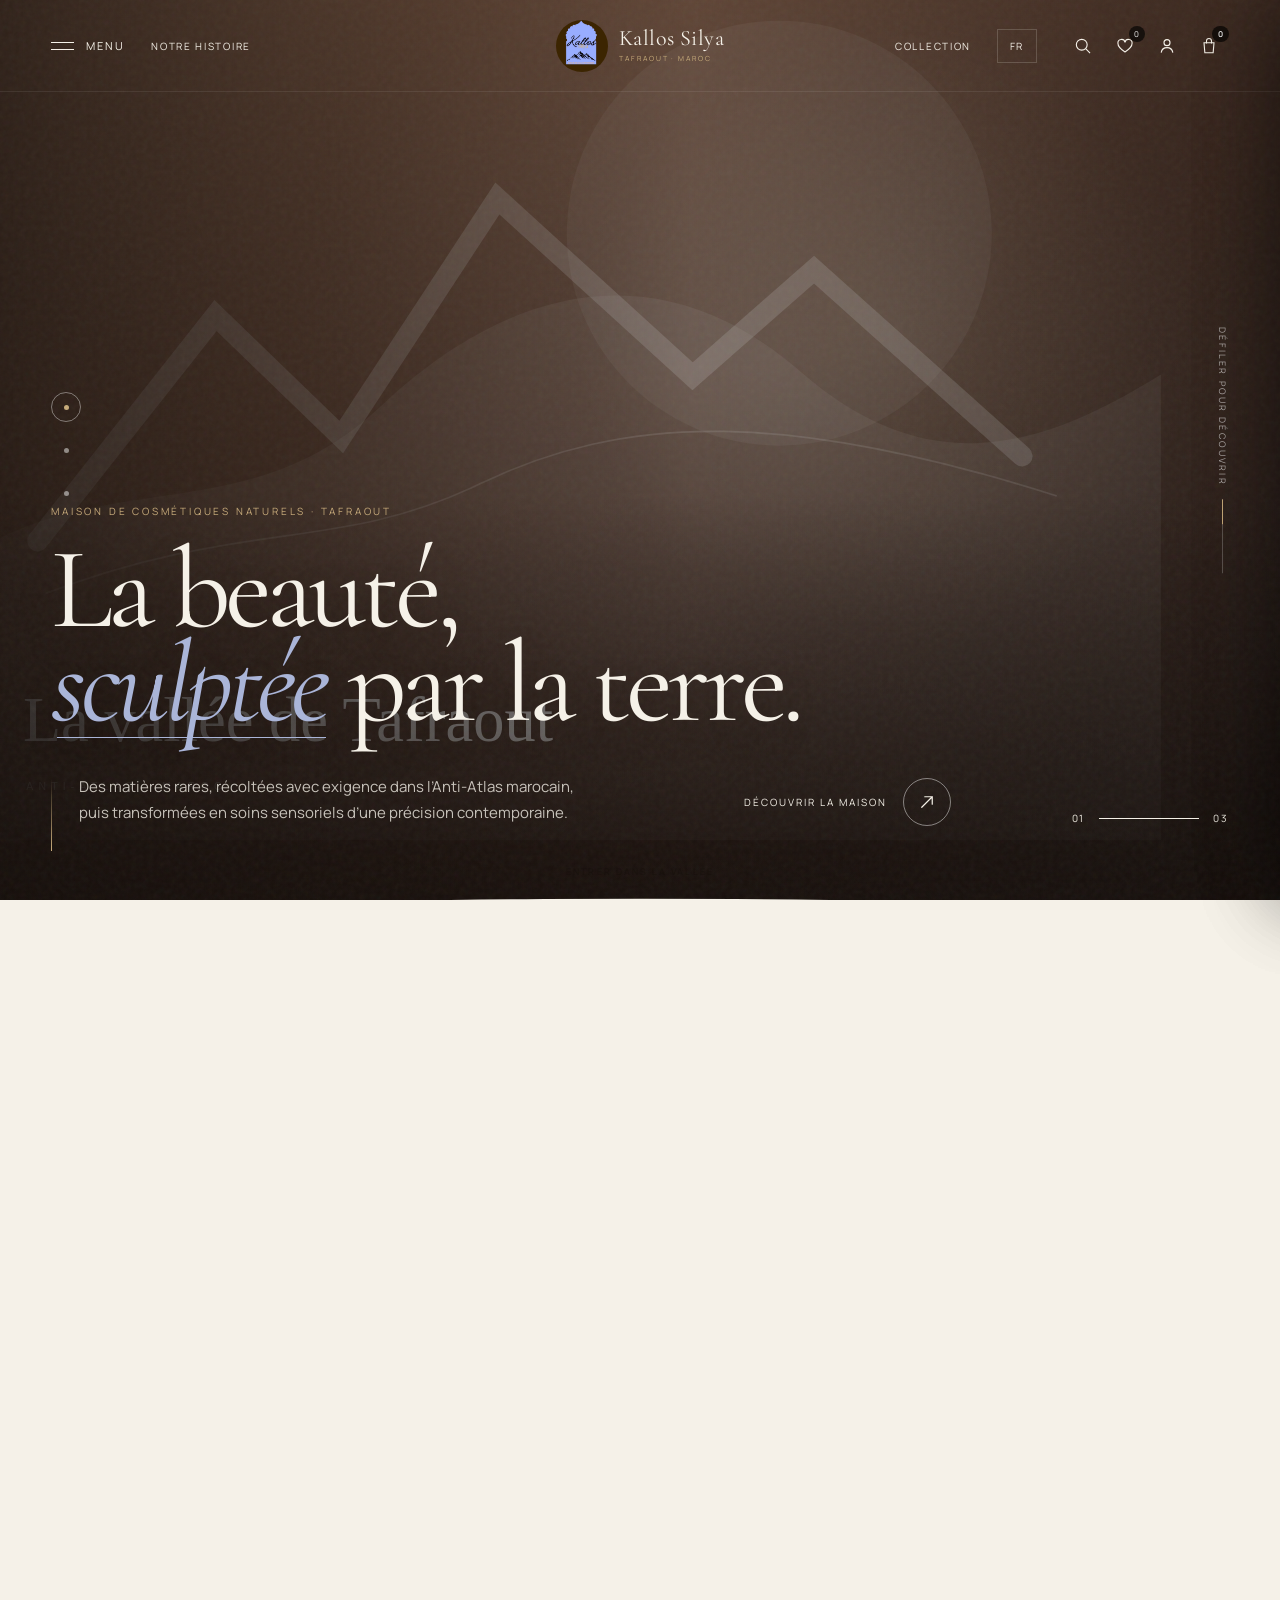
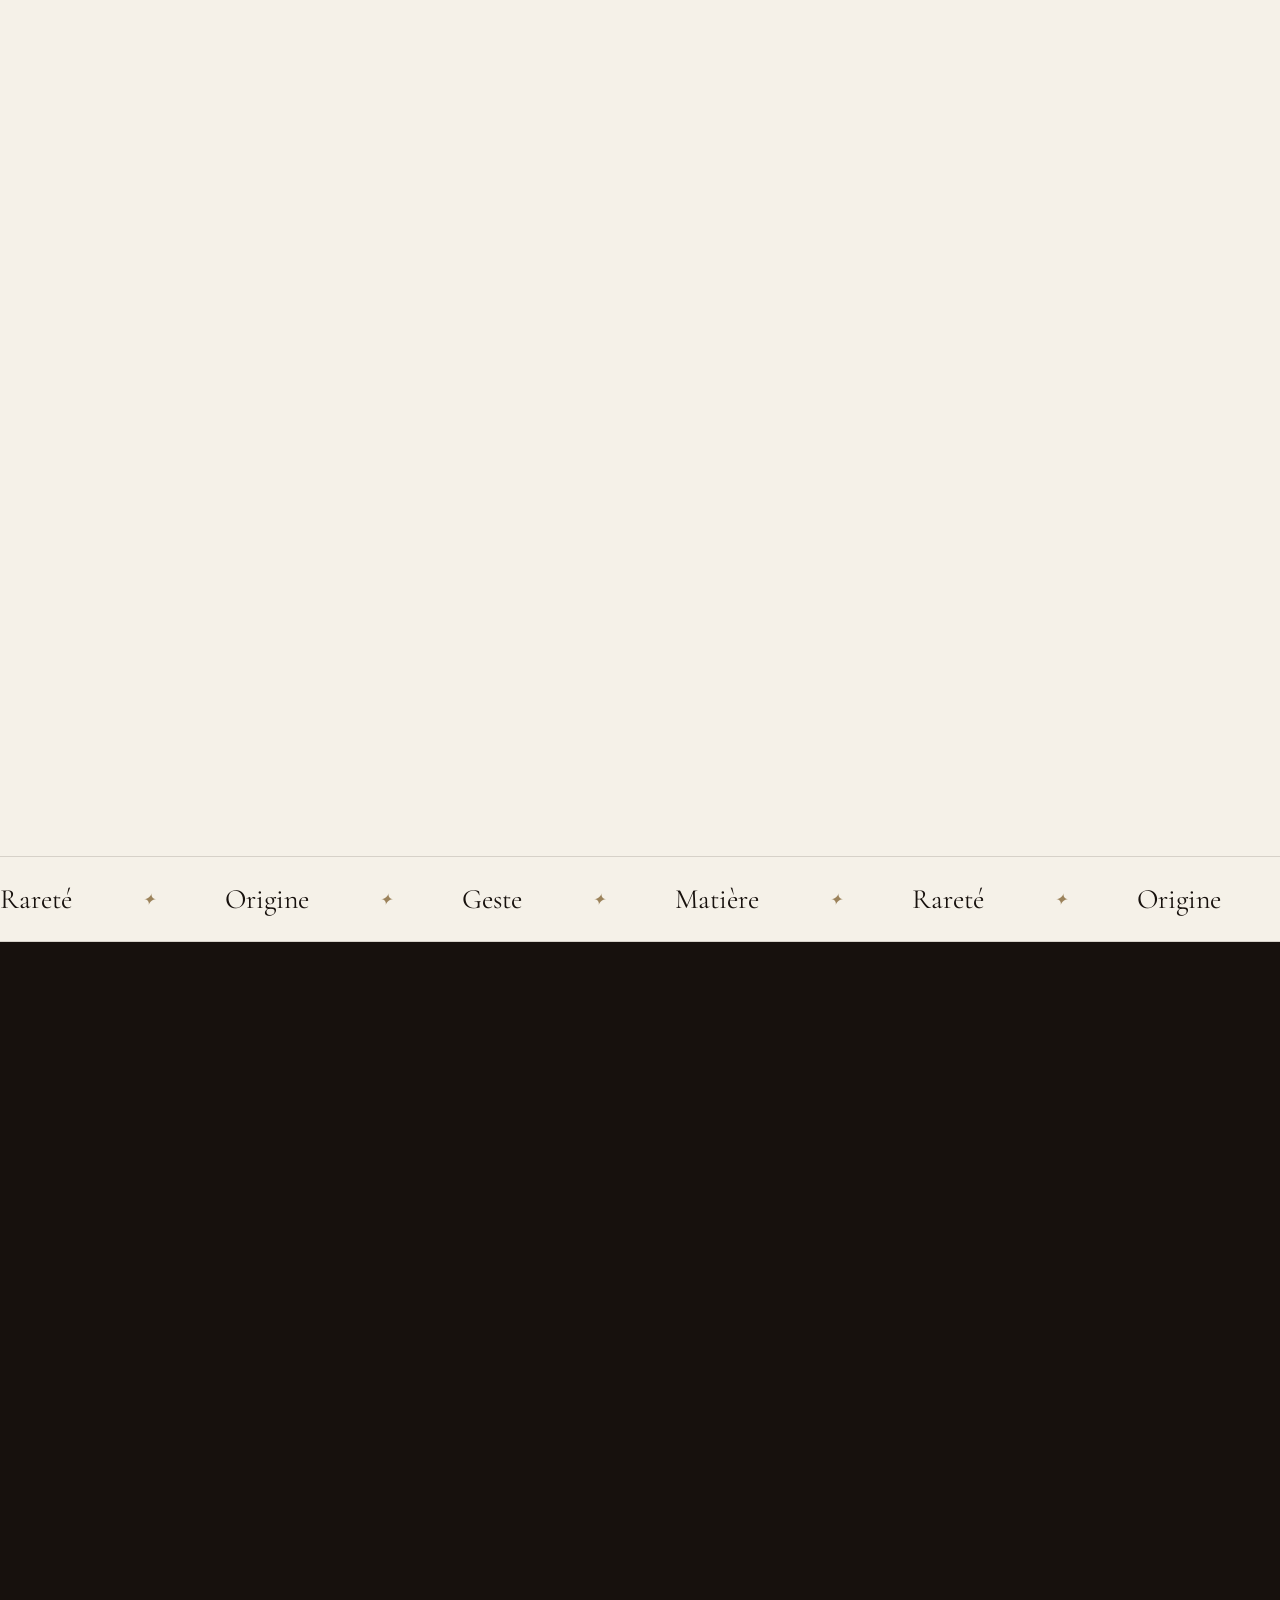
==== commit fb1e0644: "Add files via upload" ====
--- a/index.html
+++ b/index.html
@@ -1,9 +1,24 @@
 <!doctype html>
-<html lang="en">
+<html lang="fr">
 <head>
 <meta charset="utf-8">
 <meta name="viewport" content="width=device-width,initial-scale=1,viewport-fit=cover">
 <meta name="theme-color" content="#17110d">
+<meta name="robots" content="index,follow,max-image-preview:large">
+<meta name="author" content="Kallos Silya">
+<meta name="application-name" content="Kallos Silya">
+<meta name="color-scheme" content="light dark">
+<meta name="format-detection" content="telephone=no">
+<meta property="og:type" content="website">
+<meta property="og:site_name" content="Kallos Silya">
+<meta property="og:locale" content="fr_FR">
+<meta property="og:title" content="Kallos Silya — Maison de cosmétiques naturels">
+<meta property="og:description" content="Des soins naturels de caractère inspirés de la vallée de Tafraout.">
+<meta name="twitter:card" content="summary">
+<meta name="twitter:title" content="Kallos Silya — Maison de cosmétiques naturels">
+<meta name="twitter:description" content="Des soins naturels de caractère inspirés de la vallée de Tafraout.">
+<link rel="icon" href="data:image/svg+xml;charset=UTF-8,%3Csvg%20xmlns%3D%22http%3A//www.w3.org/2000/svg%22%20viewBox%3D%220%200%2064%2064%22%3E%0A%3Crect%20width%3D%2264%22%20height%3D%2264%22%20rx%3D%2232%22%20fill%3D%22%2317110d%22/%3E%0A%3Ccircle%20cx%3D%2232%22%20cy%3D%2232%22%20r%3D%2225%22%20fill%3D%22none%22%20stroke%3D%22%23c7ab7b%22/%3E%0A%3Ctext%20x%3D%2232%22%20y%3D%2238%22%20text-anchor%3D%22middle%22%20font-family%3D%22Georgia%2Cserif%22%20font-size%3D%2220%22%20fill%3D%22%23f5f1e8%22%3EKS%3C/text%3E%0A%3C/svg%3E">
+
 <title>Kallos Silya — Maison de cosmétiques naturels</title>
 <meta name="description" content="Kallos Silya compose des soins naturels d'exception inspirés de la vallée de Tafraout.">
 <link rel="preconnect" href="https://fonts.googleapis.com">
@@ -14,13 +29,13 @@
 *{box-sizing:border-box;margin:0;padding:0}html{scroll-behavior:smooth;background:var(--ink)}body{font-family:var(--sans);background:var(--ink);color:var(--ivory);overflow-x:hidden;-webkit-font-smoothing:antialiased}body.menu-open,body.cart-open{overflow:hidden}a{color:inherit;text-decoration:none}button{font:inherit;color:inherit;background:none;border:0;cursor:pointer}img{display:block;width:100%}.sr-only{position:absolute;width:1px;height:1px;padding:0;margin:-1px;overflow:hidden;clip:rect(0,0,0,0);white-space:nowrap;border:0}
 .loader{position:fixed;inset:0;z-index:9999;display:grid;place-items:center;background:var(--ink);transition:opacity 1s var(--ease),visibility 1s}.loader.is-hidden{opacity:0;visibility:hidden}.loader__inner{text-align:center}.loader__mark{width:92px;height:92px;object-fit:contain;margin:auto;border-radius:50%;filter:saturate(.9)}.loader__line{width:150px;height:1px;background:rgba(255,255,255,.16);margin:24px auto 0;overflow:hidden}.loader__line:after{content:'';display:block;width:45%;height:100%;background:var(--sand);animation:load 1.4s var(--ease) infinite}@keyframes load{0%{transform:translateX(-110%)}100%{transform:translateX(330%)}}
 .header{position:fixed;inset:0 0 auto;z-index:100;padding:24px var(--pad);display:grid;grid-template-columns:1fr auto 1fr;align-items:center;border-bottom:1px solid transparent;transition:.65s var(--ease)}.header.scrolled{padding-top:15px;padding-bottom:15px;background:rgba(23,17,13,.78);backdrop-filter:blur(18px);border-color:var(--line)}.header__left,.header__right{display:flex;align-items:center;gap:26px}.header__right{justify-content:flex-end}.menu-btn{display:flex;align-items:center;gap:12px;font-size:11px;letter-spacing:.18em;text-transform:uppercase}.menu-btn__icon{width:25px;display:grid;gap:6px}.menu-btn__icon span{height:1px;background:currentColor;display:block;transition:.4s var(--ease)}.brand{display:flex;align-items:center;gap:11px}.brand img{width:52px;height:52px;object-fit:cover;border-radius:50%}.brand__text{font-family:var(--serif);font-size:22px;line-height:.85;letter-spacing:.02em}.brand__text small{display:block;font-family:var(--sans);font-size:7px;letter-spacing:.28em;color:var(--sand);margin-top:8px;text-transform:uppercase}.nav-link{font-size:10px;letter-spacing:.17em;text-transform:uppercase;position:relative}.nav-link:after{content:'';position:absolute;left:0;right:0;bottom:-7px;height:1px;background:var(--sand);transform:scaleX(0);transform-origin:right;transition:.45s var(--ease)}.nav-link:hover:after{transform:scaleX(1);transform-origin:left}.lang{position:relative}.lang__trigger{font-size:10px;letter-spacing:.14em;padding:9px 12px;border:1px solid var(--line)}.lang__menu{position:absolute;right:0;top:calc(100% + 10px);min-width:160px;padding:8px;background:#201712;border:1px solid var(--line);opacity:0;visibility:hidden;transform:translateY(-8px);transition:.35s var(--ease)}.lang.open .lang__menu{opacity:1;visibility:visible;transform:none}.lang__menu button{display:block;width:100%;padding:10px;text-align:left;font-size:11px}.lang__menu button:hover{background:rgba(255,255,255,.06)}.cart-btn{position:relative}.cart-btn svg{width:20px}.cart-count{position:absolute;right:-9px;top:-8px;width:17px;height:17px;border-radius:50%;display:grid;place-items:center;background:var(--sand);color:var(--ink);font-size:9px;font-weight:600}
-.hero{height:100svh;min-height:720px;position:relative;isolation:isolate;overflow:hidden}.hero__slides{position:absolute;inset:0;z-index:-3}.hero__slide{position:absolute;inset:-3%;background-size:cover;background-position:center;opacity:0;transform:scale(1.08);transition:opacity 1.6s ease,transform 8s linear}.hero__slide.active{opacity:1;transform:scale(1)}.hero__slide:nth-child(1){background-image:url('https://images.unsplash.com/photo-1500530855697-b586d89ba3ee?auto=format&fit=crop&w=2200&q=88')}.hero__slide:nth-child(2){background-image:url('https://images.unsplash.com/photo-1612817288484-6f916006741a?auto=format&fit=crop&w=2200&q=88')}.hero__slide:nth-child(3){background-image:url('https://images.unsplash.com/photo-1608571423902-eed4a5ad8108?auto=format&fit=crop&w=2200&q=88')}.hero:before{content:'';position:absolute;inset:0;z-index:-2;background:linear-gradient(90deg,rgba(18,12,9,.78) 0%,rgba(18,12,9,.25) 54%,rgba(18,12,9,.42) 100%),linear-gradient(0deg,rgba(18,12,9,.76),transparent 45%)}.hero__grain{position:absolute;inset:0;z-index:-1;opacity:.1;pointer-events:none;background-image:url("data:image/svg+xml,%3Csvg viewBox='0 0 180 180' xmlns='http://www.w3.org/2000/svg'%3E%3Cfilter id='n'%3E%3CfeTurbulence type='fractalNoise' baseFrequency='.9' numOctaves='4' stitchTiles='stitch'/%3E%3C/filter%3E%3Crect width='100%25' height='100%25' filter='url(%23n)' opacity='.5'/%3E%3C/svg%3E")}.hero__content{height:100%;display:flex;flex-direction:column;justify-content:flex-end;padding:150px var(--pad) 74px;max-width:1100px}.eyebrow{font-size:10px;letter-spacing:.28em;text-transform:uppercase;color:var(--sand);margin-bottom:25px}.hero h1{font-family:var(--serif);font-weight:400;font-size:clamp(64px,9vw,144px);line-height:.82;letter-spacing:-.045em;max-width:980px}.hero h1 em{font-weight:400;color:var(--blue)}.hero__bottom{display:flex;align-items:flex-end;justify-content:space-between;gap:40px;margin-top:42px;max-width:900px}.hero__text{max-width:510px;font-size:15px;line-height:1.75;color:rgba(245,241,232,.78)}.cta{display:inline-flex;align-items:center;gap:16px;font-size:10px;letter-spacing:.2em;text-transform:uppercase;white-space:nowrap}.cta__circle{width:48px;height:48px;border:1px solid rgba(255,255,255,.45);border-radius:50%;display:grid;place-items:center;transition:.45s var(--ease)}.cta:hover .cta__circle{background:var(--sand);border-color:var(--sand);color:var(--ink);transform:rotate(45deg)}.hero__index{position:absolute;right:var(--pad);bottom:75px;display:flex;align-items:center;gap:14px;font-size:10px;letter-spacing:.18em}.hero__progress{width:100px;height:1px;background:rgba(255,255,255,.25);overflow:hidden}.hero__progress span{display:block;height:100%;background:var(--ivory);animation:progress 6s linear infinite}@keyframes progress{from{transform:translateX(-100%)}to{transform:translateX(0)}}
+.hero{height:100svh;min-height:720px;position:relative;isolation:isolate;overflow:hidden}.hero__slides{position:absolute;inset:0;z-index:-3}.hero__slide{position:absolute;inset:-3%;background-size:cover;background-position:center;opacity:0;transform:scale(1.08);transition:opacity 1.6s ease,transform 8s linear}.hero__slide.active{opacity:1;transform:scale(1)}.hero__slide:nth-child(1){background-image:url('data:image/svg+xml;charset=UTF-8,%3Csvg%20xmlns%3D%22http%3A//www.w3.org/2000/svg%22%20width%3D%221600%22%20height%3D%221100%22%20viewBox%3D%220%200%201600%201100%22%3E%0A%20%20%20%20%3Cdefs%3E%0A%20%20%20%20%20%20%3ClinearGradient%20id%3D%22g%22%20x1%3D%220%22%20y1%3D%220%22%20x2%3D%221%22%20y2%3D%221%22%3E%0A%20%20%20%20%20%20%20%20%3Cstop%20stop-color%3D%22%239f7458%22/%3E%3Cstop%20offset%3D%22.55%22%20stop-color%3D%22%234c3327%22/%3E%3Cstop%20offset%3D%221%22%20stop-color%3D%22%231b120e%22/%3E%0A%20%20%20%20%20%20%3C/linearGradient%3E%0A%20%20%20%20%20%20%3CradialGradient%20id%3D%22h%22%3E%3Cstop%20stop-color%3D%22%23fff%22%20stop-opacity%3D%22.13%22/%3E%3Cstop%20offset%3D%221%22%20stop-color%3D%22%23fff%22%20stop-opacity%3D%220%22/%3E%3C/radialGradient%3E%0A%20%20%20%20%3C/defs%3E%0A%20%20%20%20%3Crect%20width%3D%221600%22%20height%3D%221100%22%20fill%3D%22url%28%23g%29%22/%3E%0A%20%20%20%20%3Ccircle%20cx%3D%22950%22%20cy%3D%22440%22%20r%3D%22560%22%20fill%3D%22url%28%23h%29%22/%3E%0A%20%20%20%20%0A%20%20%20%20%20%20%20%20%20%20%3Ccircle%20cx%3D%22960%22%20cy%3D%22300%22%20r%3D%22245%22%20fill%3D%22%23fff%22%20opacity%3D%22.07%22/%3E%0A%20%20%20%20%20%20%20%20%20%20%3Cpath%20d%3D%22M0%20690C170%20560%20340%20650%20500%20500s330-175%20485-40%20290%2080%20415%203V1000H0Z%22%20fill%3D%22%23fff%22%20opacity%3D%22.09%22/%3E%0A%20%20%20%20%20%20%20%20%20%20%3Cpath%20d%3D%22M105%20655l205-260%20145%20140%20180-275%20225%20205%20140-123%20240%20215%22%20fill%3D%22none%22%20stroke%3D%22%23fff%22%20stroke-opacity%3D%22.22%22%20stroke-width%3D%2224%22%20stroke-linecap%3D%22round%22/%3E%0A%20%20%20%20%20%20%20%20%20%20%3Cpath%20d%3D%22M115%20715c230-87%20334-46%20500-126s350-86%20665%2014%22%20fill%3D%22none%22%20stroke%3D%22%23fff%22%20stroke-opacity%3D%22.17%22%20stroke-width%3D%222%22/%3E%0A%20%20%20%20%20%20%20%20%0A%20%20%20%20%3Cg%20fill%3D%22%23fff%22%3E%0A%20%20%20%20%20%20%3Ctext%20x%3D%2288%22%20y%3D%22885%22%20font-family%3D%22Georgia%2Cserif%22%20font-size%3D%2272%22%3ELa%20vall%C3%A9e%20de%20Tafraout%3C/text%3E%0A%20%20%20%20%20%20%3Ctext%20x%3D%2292%22%20y%3D%22942%22%20font-family%3D%22Arial%2Csans-serif%22%20font-size%3D%2212%22%20letter-spacing%3D%226%22%20opacity%3D%22.55%22%3EANTI-ATLAS%20%C2%B7%20MAROC%3C/text%3E%0A%20%20%20%20%3C/g%3E%0A%20%20%20%20%3C/svg%3E')}.hero__slide:nth-child(2){background-image:url('data:image/svg+xml;charset=UTF-8,%3Csvg%20xmlns%3D%22http%3A//www.w3.org/2000/svg%22%20width%3D%221600%22%20height%3D%221100%22%20viewBox%3D%220%200%201600%201100%22%3E%0A%20%20%20%20%3Cdefs%3E%0A%20%20%20%20%20%20%3ClinearGradient%20id%3D%22g%22%20x1%3D%220%22%20y1%3D%220%22%20x2%3D%221%22%20y2%3D%221%22%3E%0A%20%20%20%20%20%20%20%20%3Cstop%20stop-color%3D%22%23a8876d%22/%3E%3Cstop%20offset%3D%22.55%22%20stop-color%3D%22%23513a2f%22/%3E%3Cstop%20offset%3D%221%22%20stop-color%3D%22%23211713%22/%3E%0A%20%20%20%20%20%20%3C/linearGradient%3E%0A%20%20%20%20%20%20%3CradialGradient%20id%3D%22h%22%3E%3Cstop%20stop-color%3D%22%23fff%22%20stop-opacity%3D%22.13%22/%3E%3Cstop%20offset%3D%221%22%20stop-color%3D%22%23fff%22%20stop-opacity%3D%220%22/%3E%3C/radialGradient%3E%0A%20%20%20%20%3C/defs%3E%0A%20%20%20%20%3Crect%20width%3D%221600%22%20height%3D%221100%22%20fill%3D%22url%28%23g%29%22/%3E%0A%20%20%20%20%3Ccircle%20cx%3D%22950%22%20cy%3D%22440%22%20r%3D%22560%22%20fill%3D%22url%28%23h%29%22/%3E%0A%20%20%20%20%0A%20%20%20%20%20%20%20%20%20%20%3Cellipse%20cx%3D%22930%22%20cy%3D%22820%22%20rx%3D%22250%22%20ry%3D%2246%22%20fill%3D%22%23000%22%20opacity%3D%22.14%22/%3E%0A%20%20%20%20%20%20%20%20%20%20%3Crect%20x%3D%22780%22%20y%3D%22290%22%20width%3D%22300%22%20height%3D%22500%22%20rx%3D%2255%22%20fill%3D%22%23fff%22%20opacity%3D%22.09%22%20stroke%3D%22%23fff%22%20stroke-opacity%3D%22.22%22/%3E%0A%20%20%20%20%20%20%20%20%20%20%3Crect%20x%3D%22842%22%20y%3D%22195%22%20width%3D%22176%22%20height%3D%22120%22%20rx%3D%2225%22%20fill%3D%22%23fff%22%20opacity%3D%22.12%22/%3E%0A%20%20%20%20%20%20%20%20%20%20%3Cpath%20d%3D%22M860%20195v-64h140v64%22%20fill%3D%22none%22%20stroke%3D%22%23fff%22%20stroke-opacity%3D%22.22%22%20stroke-width%3D%227%22/%3E%0A%20%20%20%20%20%20%20%20%20%20%3Ccircle%20cx%3D%22930%22%20cy%3D%22520%22%20r%3D%2296%22%20fill%3D%22none%22%20stroke%3D%22%23fff%22%20stroke-opacity%3D%22.22%22/%3E%0A%20%20%20%20%20%20%20%20%20%20%3Ctext%20x%3D%22930%22%20y%3D%22510%22%20text-anchor%3D%22middle%22%20font-family%3D%22Georgia%2Cserif%22%20font-size%3D%2232%22%20fill%3D%22%23fff%22%20opacity%3D%22.7%22%3EKallos%3C/text%3E%0A%20%20%20%20%20%20%20%20%20%20%3Ctext%20x%3D%22930%22%20y%3D%22550%22%20text-anchor%3D%22middle%22%20font-family%3D%22Georgia%2Cserif%22%20font-size%3D%2232%22%20fill%3D%22%23fff%22%20opacity%3D%22.7%22%3ESilya%3C/text%3E%0A%20%20%20%20%20%20%20%20%0A%20%20%20%20%3Cg%20fill%3D%22%23fff%22%3E%0A%20%20%20%20%20%20%3Ctext%20x%3D%2288%22%20y%3D%22885%22%20font-family%3D%22Georgia%2Cserif%22%20font-size%3D%2272%22%3ELa%20formule%20fondatrice%3C/text%3E%0A%20%20%20%20%20%20%3Ctext%20x%3D%2292%22%20y%3D%22942%22%20font-family%3D%22Arial%2Csans-serif%22%20font-size%3D%2212%22%20letter-spacing%3D%226%22%20opacity%3D%22.55%22%3EKALLOS%20SILYA%20%C2%B7%20SOIN%3C/text%3E%0A%20%20%20%20%3C/g%3E%0A%20%20%20%20%3C/svg%3E')}.hero__slide:nth-child(3){background-image:url('data:image/svg+xml;charset=UTF-8,%3Csvg%20xmlns%3D%22http%3A//www.w3.org/2000/svg%22%20width%3D%221600%22%20height%3D%221100%22%20viewBox%3D%220%200%201600%201100%22%3E%0A%20%20%20%20%3Cdefs%3E%0A%20%20%20%20%20%20%3ClinearGradient%20id%3D%22g%22%20x1%3D%220%22%20y1%3D%220%22%20x2%3D%221%22%20y2%3D%221%22%3E%0A%20%20%20%20%20%20%20%20%3Cstop%20stop-color%3D%22%2391714f%22/%3E%3Cstop%20offset%3D%22.55%22%20stop-color%3D%22%23493421%22/%3E%3Cstop%20offset%3D%221%22%20stop-color%3D%22%231e150e%22/%3E%0A%20%20%20%20%20%20%3C/linearGradient%3E%0A%20%20%20%20%20%20%3CradialGradient%20id%3D%22h%22%3E%3Cstop%20stop-color%3D%22%23fff%22%20stop-opacity%3D%22.13%22/%3E%3Cstop%20offset%3D%221%22%20stop-color%3D%22%23fff%22%20stop-opacity%3D%220%22/%3E%3C/radialGradient%3E%0A%20%20%20%20%3C/defs%3E%0A%20%20%20%20%3Crect%20width%3D%221600%22%20height%3D%221100%22%20fill%3D%22url%28%23g%29%22/%3E%0A%20%20%20%20%3Ccircle%20cx%3D%22950%22%20cy%3D%22440%22%20r%3D%22560%22%20fill%3D%22url%28%23h%29%22/%3E%0A%20%20%20%20%0A%20%20%20%20%20%20%20%20%20%20%3Cellipse%20cx%3D%22930%22%20cy%3D%22820%22%20rx%3D%22250%22%20ry%3D%2246%22%20fill%3D%22%23000%22%20opacity%3D%22.14%22/%3E%0A%20%20%20%20%20%20%20%20%20%20%3Crect%20x%3D%22780%22%20y%3D%22290%22%20width%3D%22300%22%20height%3D%22500%22%20rx%3D%2255%22%20fill%3D%22%23fff%22%20opacity%3D%22.09%22%20stroke%3D%22%23fff%22%20stroke-opacity%3D%22.22%22/%3E%0A%20%20%20%20%20%20%20%20%20%20%3Crect%20x%3D%22842%22%20y%3D%22195%22%20width%3D%22176%22%20height%3D%22120%22%20rx%3D%2225%22%20fill%3D%22%23fff%22%20opacity%3D%22.12%22/%3E%0A%20%20%20%20%20%20%20%20%20%20%3Cpath%20d%3D%22M860%20195v-64h140v64%22%20fill%3D%22none%22%20stroke%3D%22%23fff%22%20stroke-opacity%3D%22.22%22%20stroke-width%3D%227%22/%3E%0A%20%20%20%20%20%20%20%20%20%20%3Ccircle%20cx%3D%22930%22%20cy%3D%22520%22%20r%3D%2296%22%20fill%3D%22none%22%20stroke%3D%22%23fff%22%20stroke-opacity%3D%22.22%22/%3E%0A%20%20%20%20%20%20%20%20%20%20%3Ctext%20x%3D%22930%22%20y%3D%22510%22%20text-anchor%3D%22middle%22%20font-family%3D%22Georgia%2Cserif%22%20font-size%3D%2232%22%20fill%3D%22%23fff%22%20opacity%3D%22.7%22%3EKallos%3C/text%3E%0A%20%20%20%20%20%20%20%20%20%20%3Ctext%20x%3D%22930%22%20y%3D%22550%22%20text-anchor%3D%22middle%22%20font-family%3D%22Georgia%2Cserif%22%20font-size%3D%2232%22%20fill%3D%22%23fff%22%20opacity%3D%22.7%22%3ESilya%3C/text%3E%0A%20%20%20%20%20%20%20%20%0A%20%20%20%20%3Cg%20fill%3D%22%23fff%22%3E%0A%20%20%20%20%20%20%3Ctext%20x%3D%2288%22%20y%3D%22885%22%20font-family%3D%22Georgia%2Cserif%22%20font-size%3D%2272%22%3EOr%20de%20Tafraout%3C/text%3E%0A%20%20%20%20%20%20%3Ctext%20x%3D%2292%22%20y%3D%22942%22%20font-family%3D%22Arial%2Csans-serif%22%20font-size%3D%2212%22%20letter-spacing%3D%226%22%20opacity%3D%22.55%22%3EARGAN%20%C2%B7%20HUILE%3C/text%3E%0A%20%20%20%20%3C/g%3E%0A%20%20%20%20%3C/svg%3E')}.hero:before{content:'';position:absolute;inset:0;z-index:-2;background:linear-gradient(90deg,rgba(18,12,9,.78) 0%,rgba(18,12,9,.25) 54%,rgba(18,12,9,.42) 100%),linear-gradient(0deg,rgba(18,12,9,.76),transparent 45%)}.hero__grain{position:absolute;inset:0;z-index:-1;opacity:.1;pointer-events:none;background-image:url("data:image/svg+xml,%3Csvg viewBox='0 0 180 180' xmlns='http://www.w3.org/2000/svg'%3E%3Cfilter id='n'%3E%3CfeTurbulence type='fractalNoise' baseFrequency='.9' numOctaves='4' stitchTiles='stitch'/%3E%3C/filter%3E%3Crect width='100%25' height='100%25' filter='url(%23n)' opacity='.5'/%3E%3C/svg%3E")}.hero__content{height:100%;display:flex;flex-direction:column;justify-content:flex-end;padding:150px var(--pad) 74px;max-width:1100px}.eyebrow{font-size:10px;letter-spacing:.28em;text-transform:uppercase;color:var(--sand);margin-bottom:25px}.hero h1{font-family:var(--serif);font-weight:400;font-size:clamp(64px,9vw,144px);line-height:.82;letter-spacing:-.045em;max-width:980px}.hero h1 em{font-weight:400;color:var(--blue)}.hero__bottom{display:flex;align-items:flex-end;justify-content:space-between;gap:40px;margin-top:42px;max-width:900px}.hero__text{max-width:510px;font-size:15px;line-height:1.75;color:rgba(245,241,232,.78)}.cta{display:inline-flex;align-items:center;gap:16px;font-size:10px;letter-spacing:.2em;text-transform:uppercase;white-space:nowrap}.cta__circle{width:48px;height:48px;border:1px solid rgba(255,255,255,.45);border-radius:50%;display:grid;place-items:center;transition:.45s var(--ease)}.cta:hover .cta__circle{background:var(--sand);border-color:var(--sand);color:var(--ink);transform:rotate(45deg)}.hero__index{position:absolute;right:var(--pad);bottom:75px;display:flex;align-items:center;gap:14px;font-size:10px;letter-spacing:.18em}.hero__progress{width:100px;height:1px;background:rgba(255,255,255,.25);overflow:hidden}.hero__progress span{display:block;height:100%;background:var(--ivory);animation:progress 6s linear infinite}@keyframes progress{from{transform:translateX(-100%)}to{transform:translateX(0)}}
 .intro{background:var(--ivory);color:var(--ink);padding:clamp(110px,15vw,220px) var(--pad)}.intro__grid{display:grid;grid-template-columns:.75fr 1.25fr;gap:clamp(50px,10vw,160px);max-width:1450px;margin:auto}.intro__kicker{font-size:10px;letter-spacing:.28em;text-transform:uppercase;color:#806748;padding-top:16px}.intro__title{font-family:var(--serif);font-weight:400;font-size:clamp(48px,6.5vw,98px);line-height:.94;letter-spacing:-.035em}.intro__title em{font-weight:400;color:#75624d}.intro__copy{grid-column:2;margin-top:42px;max-width:660px;font-size:16px;line-height:1.9;color:#5e554e}.intro__signature{grid-column:2;margin-top:28px;display:flex;align-items:center;gap:20px;font-family:var(--serif);font-style:italic;font-size:24px}.intro__signature:before{content:'';width:70px;height:1px;background:#9b8362}
 .marquee{overflow:hidden;border-top:1px solid rgba(23,17,13,.14);border-bottom:1px solid rgba(23,17,13,.14);background:var(--ivory);color:var(--ink)}.marquee__track{display:flex;width:max-content;animation:marquee 24s linear infinite;padding:25px 0}.marquee span{font-family:var(--serif);font-size:28px;margin-right:70px}.marquee i{color:#9c835b;margin-right:70px}@keyframes marquee{to{transform:translateX(-50%)}}
-.chapter{min-height:100svh;position:relative;display:flex;align-items:flex-end;padding:80px var(--pad);overflow:hidden}.chapter__media{position:absolute;inset:0;background:url('https://images.unsplash.com/photo-1518005020951-eccb494ad742?auto=format&fit=crop&w=2200&q=88') center/cover;transform:scale(1.04)}.chapter:after{content:'';position:absolute;inset:0;background:linear-gradient(0deg,rgba(19,13,10,.86),rgba(19,13,10,.04) 65%)}.chapter__content{position:relative;z-index:1;max-width:850px}.chapter__number{font-size:10px;letter-spacing:.3em;text-transform:uppercase;color:var(--sand);margin-bottom:22px}.chapter h2{font-family:var(--serif);font-size:clamp(54px,7vw,104px);font-weight:400;line-height:.9;letter-spacing:-.04em}.chapter p{max-width:590px;margin-top:26px;line-height:1.8;color:rgba(255,255,255,.76)}
+.chapter{min-height:100svh;position:relative;display:flex;align-items:flex-end;padding:80px var(--pad);overflow:hidden}.chapter__media{position:absolute;inset:0;background:url('data:image/svg+xml;charset=UTF-8,%3Csvg%20xmlns%3D%22http%3A//www.w3.org/2000/svg%22%20width%3D%221600%22%20height%3D%221100%22%20viewBox%3D%220%200%201600%201100%22%3E%0A%20%20%20%20%3Cdefs%3E%0A%20%20%20%20%20%20%3ClinearGradient%20id%3D%22g%22%20x1%3D%220%22%20y1%3D%220%22%20x2%3D%221%22%20y2%3D%221%22%3E%0A%20%20%20%20%20%20%20%20%3Cstop%20stop-color%3D%22%238e6f58%22/%3E%3Cstop%20offset%3D%22.55%22%20stop-color%3D%22%2348352b%22/%3E%3Cstop%20offset%3D%221%22%20stop-color%3D%22%23211713%22/%3E%0A%20%20%20%20%20%20%3C/linearGradient%3E%0A%20%20%20%20%20%20%3CradialGradient%20id%3D%22h%22%3E%3Cstop%20stop-color%3D%22%23fff%22%20stop-opacity%3D%22.13%22/%3E%3Cstop%20offset%3D%221%22%20stop-color%3D%22%23fff%22%20stop-opacity%3D%220%22/%3E%3C/radialGradient%3E%0A%20%20%20%20%3C/defs%3E%0A%20%20%20%20%3Crect%20width%3D%221600%22%20height%3D%221100%22%20fill%3D%22url%28%23g%29%22/%3E%0A%20%20%20%20%3Ccircle%20cx%3D%22950%22%20cy%3D%22440%22%20r%3D%22560%22%20fill%3D%22url%28%23h%29%22/%3E%0A%20%20%20%20%0A%20%20%20%20%20%20%20%20%20%20%3Cpath%20d%3D%22M730%20760c60-185%20119-294%20205-398%2077%20110%20130%20225%20177%20398%22%20fill%3D%22none%22%20stroke%3D%22%23fff%22%20stroke-opacity%3D%22.18%22%20stroke-width%3D%2248%22%20stroke-linecap%3D%22round%22/%3E%0A%20%20%20%20%20%20%20%20%20%20%3Cpath%20d%3D%22M745%20760c88-104%20173-104%20258%200%22%20fill%3D%22none%22%20stroke%3D%22%23fff%22%20stroke-opacity%3D%22.3%22%20stroke-width%3D%2212%22%20stroke-linecap%3D%22round%22/%3E%0A%20%20%20%20%20%20%20%20%20%20%3Ccircle%20cx%3D%22935%22%20cy%3D%22330%22%20r%3D%22165%22%20fill%3D%22none%22%20stroke%3D%22%23fff%22%20stroke-opacity%3D%22.13%22/%3E%0A%20%20%20%20%20%20%20%20%0A%20%20%20%20%3Cg%20fill%3D%22%23fff%22%3E%0A%20%20%20%20%20%20%3Ctext%20x%3D%2288%22%20y%3D%22885%22%20font-family%3D%22Georgia%2Cserif%22%20font-size%3D%2272%22%3ELa%20Maison%3C/text%3E%0A%20%20%20%20%20%20%3Ctext%20x%3D%2292%22%20y%3D%22942%22%20font-family%3D%22Arial%2Csans-serif%22%20font-size%3D%2212%22%20letter-spacing%3D%226%22%20opacity%3D%22.55%22%3EARCHITECTURE%20%C2%B7%20MATI%C3%88RE%3C/text%3E%0A%20%20%20%20%3C/g%3E%0A%20%20%20%20%3C/svg%3E') center/cover;transform:scale(1.04)}.chapter:after{content:'';position:absolute;inset:0;background:linear-gradient(0deg,rgba(19,13,10,.86),rgba(19,13,10,.04) 65%)}.chapter__content{position:relative;z-index:1;max-width:850px}.chapter__number{font-size:10px;letter-spacing:.3em;text-transform:uppercase;color:var(--sand);margin-bottom:22px}.chapter h2{font-family:var(--serif);font-size:clamp(54px,7vw,104px);font-weight:400;line-height:.9;letter-spacing:-.04em}.chapter p{max-width:590px;margin-top:26px;line-height:1.8;color:rgba(255,255,255,.76)}
 .products{background:#e9e3da;color:var(--ink);padding:130px var(--pad)}.products__head{display:flex;justify-content:space-between;align-items:flex-end;gap:40px;margin-bottom:70px}.products__head h2{font-family:var(--serif);font-size:clamp(52px,6vw,90px);font-weight:400;line-height:.9}.products__grid{display:grid;grid-template-columns:repeat(3,1fr);gap:22px}.product{position:relative;background:#f2ede6;overflow:hidden}.product__visual{aspect-ratio:4/5;overflow:hidden;background:#d9d0c5}.product__visual img{height:100%;object-fit:cover;transition:1s var(--ease)}.product:hover img{transform:scale(1.045)}.product__body{padding:22px 22px 26px}.product__meta{display:flex;justify-content:space-between;gap:20px}.product h3{font-family:var(--serif);font-size:28px;font-weight:400}.product__type{font-size:9px;letter-spacing:.18em;text-transform:uppercase;color:#7b6a5b;margin-bottom:7px}.product__price{font-size:12px}.product__add{margin-top:22px;width:100%;padding-top:16px;border-top:1px solid rgba(23,17,13,.13);display:flex;justify-content:space-between;font-size:10px;letter-spacing:.16em;text-transform:uppercase}.product__badge{position:absolute;top:17px;left:17px;z-index:2;background:rgba(245,241,232,.9);padding:8px 10px;font-size:8px;letter-spacing:.18em;text-transform:uppercase}
 .footer{padding:100px var(--pad) 30px;background:var(--ink)}.footer__top{display:grid;grid-template-columns:1.4fr 1fr 1fr;gap:70px;padding-bottom:80px}.footer__logo{font-family:var(--serif);font-size:54px;line-height:.9}.footer__tag{max-width:390px;color:rgba(255,255,255,.55);line-height:1.8;margin-top:25px}.footer h4{font-size:10px;letter-spacing:.2em;text-transform:uppercase;color:var(--sand);margin-bottom:20px}.footer a{display:block;color:rgba(255,255,255,.65);margin:11px 0;font-size:13px}.footer__bottom{border-top:1px solid var(--line);padding-top:24px;display:flex;justify-content:space-between;color:rgba(255,255,255,.35);font-size:10px;letter-spacing:.08em}
-.overlay{position:fixed;inset:0;z-index:200;background:#17110d;opacity:0;visibility:hidden;transition:.6s var(--ease)}.overlay.open{opacity:1;visibility:visible}.menu-panel{display:grid;grid-template-columns:1fr 1fr;height:100%}.menu-panel__media{background:url('https://images.unsplash.com/photo-1547887538-e3a2f32cb1cc?auto=format&fit=crop&w=1600&q=85') center/cover;opacity:.75}.menu-panel__nav{display:flex;flex-direction:column;justify-content:center;padding:100px 10vw}.menu-close,.cart-close{position:absolute;right:var(--pad);top:32px;font-size:10px;letter-spacing:.18em;text-transform:uppercase}.menu-panel__nav a{font-family:var(--serif);font-size:clamp(45px,5vw,76px);line-height:1.1;color:rgba(255,255,255,.55);transition:.35s}.menu-panel__nav a:hover{color:#fff;transform:translateX(12px)}.menu-panel__foot{margin-top:55px;color:rgba(255,255,255,.4);font-size:11px;line-height:1.8}.cart-drawer{position:fixed;inset:0 0 0 auto;z-index:220;width:min(480px,100%);background:#f5f1e8;color:var(--ink);transform:translateX(100%);transition:.65s var(--ease);padding:95px 34px 34px;box-shadow:-20px 0 60px rgba(0,0,0,.25)}.cart-drawer.open{transform:none}.cart-drawer h2{font-family:var(--serif);font-size:50px;font-weight:400}.cart-empty{margin-top:50px;border-top:1px solid rgba(23,17,13,.15);padding-top:30px;color:#756b64;line-height:1.7}.cart-action{position:absolute;left:34px;right:34px;bottom:34px;padding:18px;background:var(--ink);color:var(--ivory);font-size:10px;letter-spacing:.18em;text-transform:uppercase}
+.overlay{position:fixed;inset:0;z-index:200;background:#17110d;opacity:0;visibility:hidden;transition:.6s var(--ease)}.overlay.open{opacity:1;visibility:visible}.menu-panel{display:grid;grid-template-columns:1fr 1fr;height:100%}.menu-panel__media{background:url('data:image/svg+xml;charset=UTF-8,%3Csvg%20xmlns%3D%22http%3A//www.w3.org/2000/svg%22%20width%3D%221600%22%20height%3D%221100%22%20viewBox%3D%220%200%201600%201100%22%3E%0A%20%20%20%20%3Cdefs%3E%0A%20%20%20%20%20%20%3ClinearGradient%20id%3D%22g%22%20x1%3D%220%22%20y1%3D%220%22%20x2%3D%221%22%20y2%3D%221%22%3E%0A%20%20%20%20%20%20%20%20%3Cstop%20stop-color%3D%22%23a17b63%22/%3E%3Cstop%20offset%3D%22.55%22%20stop-color%3D%22%23553b30%22/%3E%3Cstop%20offset%3D%221%22%20stop-color%3D%22%23221712%22/%3E%0A%20%20%20%20%20%20%3C/linearGradient%3E%0A%20%20%20%20%20%20%3CradialGradient%20id%3D%22h%22%3E%3Cstop%20stop-color%3D%22%23fff%22%20stop-opacity%3D%22.13%22/%3E%3Cstop%20offset%3D%221%22%20stop-color%3D%22%23fff%22%20stop-opacity%3D%220%22/%3E%3C/radialGradient%3E%0A%20%20%20%20%3C/defs%3E%0A%20%20%20%20%3Crect%20width%3D%221600%22%20height%3D%221100%22%20fill%3D%22url%28%23g%29%22/%3E%0A%20%20%20%20%3Ccircle%20cx%3D%22950%22%20cy%3D%22440%22%20r%3D%22560%22%20fill%3D%22url%28%23h%29%22/%3E%0A%20%20%20%20%0A%20%20%20%20%20%20%20%20%20%20%3Cg%20transform%3D%22translate%28935%20470%29%22%20fill%3D%22none%22%20stroke%3D%22%23fff%22%20stroke-opacity%3D%22.25%22%3E%0A%20%20%20%20%20%20%20%20%20%20%20%20%3Cpath%20d%3D%22M0%20300C-22%2095-11-83%2023-300%22%20stroke-width%3D%228%22/%3E%0A%20%20%20%20%20%20%20%20%20%20%20%20%3Cpath%20d%3D%22M9-194C-125-255-186-185-151-91-78-94-30-128%209-194Z%22%20fill%3D%22%23fff%22%20fill-opacity%3D%22.07%22/%3E%0A%20%20%20%20%20%20%20%20%20%20%20%20%3Cpath%20d%3D%22M17-78C139-170%20215-105%20190-5%20113-3%2062-34%2017-78Z%22%20fill%3D%22%23fff%22%20fill-opacity%3D%22.07%22/%3E%0A%20%20%20%20%20%20%20%20%20%20%20%20%3Cpath%20d%3D%22M5%2048C-132-10-188%2062-140%20151-67%20130-25%2091%205%2048Z%22%20fill%3D%22%23fff%22%20fill-opacity%3D%22.07%22/%3E%0A%20%20%20%20%20%20%20%20%20%20%3C/g%3E%0A%20%20%20%20%20%20%20%20%20%20%3Ccircle%20cx%3D%22930%22%20cy%3D%22480%22%20r%3D%22290%22%20fill%3D%22none%22%20stroke%3D%22%23fff%22%20stroke-opacity%3D%22.09%22/%3E%0A%20%20%20%20%20%20%20%20%0A%20%20%20%20%3Cg%20fill%3D%22%23fff%22%3E%0A%20%20%20%20%20%20%3Ctext%20x%3D%2288%22%20y%3D%22885%22%20font-family%3D%22Georgia%2Cserif%22%20font-size%3D%2272%22%3ELa%20mati%C3%A8re%20vivante%3C/text%3E%0A%20%20%20%20%20%20%3Ctext%20x%3D%2292%22%20y%3D%22942%22%20font-family%3D%22Arial%2Csans-serif%22%20font-size%3D%2212%22%20letter-spacing%3D%226%22%20opacity%3D%22.55%22%3EBOTANIQUE%20%C2%B7%20TAFRAOUT%3C/text%3E%0A%20%20%20%20%3C/g%3E%0A%20%20%20%20%3C/svg%3E') center/cover;opacity:.75}.menu-panel__nav{display:flex;flex-direction:column;justify-content:center;padding:100px 10vw}.menu-close,.cart-close{position:absolute;right:var(--pad);top:32px;font-size:10px;letter-spacing:.18em;text-transform:uppercase}.menu-panel__nav a{font-family:var(--serif);font-size:clamp(45px,5vw,76px);line-height:1.1;color:rgba(255,255,255,.55);transition:.35s}.menu-panel__nav a:hover{color:#fff;transform:translateX(12px)}.menu-panel__foot{margin-top:55px;color:rgba(255,255,255,.4);font-size:11px;line-height:1.8}.cart-drawer{position:fixed;inset:0 0 0 auto;z-index:220;width:min(480px,100%);background:#f5f1e8;color:var(--ink);transform:translateX(100%);transition:.65s var(--ease);padding:95px 34px 34px;box-shadow:-20px 0 60px rgba(0,0,0,.25)}.cart-drawer.open{transform:none}.cart-drawer h2{font-family:var(--serif);font-size:50px;font-weight:400}.cart-empty{margin-top:50px;border-top:1px solid rgba(23,17,13,.15);padding-top:30px;color:#756b64;line-height:1.7}.cart-action{position:absolute;left:34px;right:34px;bottom:34px;padding:18px;background:var(--ink);color:var(--ivory);font-size:10px;letter-spacing:.18em;text-transform:uppercase}
 .reveal{opacity:0;transform:translateY(45px);transition:1.1s var(--ease)}.reveal.visible{opacity:1;transform:none}
 @media(max-width:980px){.header{grid-template-columns:1fr auto}.header__right .nav-link{display:none}.header>.brand{display:none}.hero__bottom{display:block}.hero__text{margin-bottom:28px}.hero__index{display:none}.intro__grid{grid-template-columns:1fr}.intro__title,.intro__copy,.intro__signature{grid-column:1}.products__grid{grid-template-columns:1fr 1fr}.footer__top{grid-template-columns:1fr 1fr}.menu-panel{grid-template-columns:1fr}.menu-panel__media{display:none}}
 @media(max-width:640px){.header__left .nav-link,.lang{display:none}.brand img{width:42px;height:42px}.hero{min-height:680px}.hero__content{padding-bottom:46px}.hero h1{font-size:clamp(54px,18vw,82px)}.intro{padding-top:90px;padding-bottom:100px}.intro__title{font-size:53px}.chapter{min-height:780px}.products{padding:90px 18px}.products__head{display:block}.products__head .cta{margin-top:26px}.products__grid{grid-template-columns:1fr}.footer{padding-left:20px;padding-right:20px}.footer__top{grid-template-columns:1fr}.footer__bottom{display:block;line-height:2}.menu-panel__nav{padding:100px 26px}.menu-panel__nav a{font-size:46px}}
@@ -1633,15 +1648,520 @@
 }
 </style>
 
+
+<style>
+/* Carte V2 */
+.map-art{position:relative;width:100%;height:100%;min-height:720px;overflow:hidden;background:radial-gradient(circle at 48% 45%,#4f382a,#211711 67%)}
+.map-art svg{width:100%;height:100%;min-height:720px;display:block}
+.map-art__compass{position:absolute;right:28px;top:28px;width:48px;height:48px;border:1px solid rgba(255,255,255,.24);border-radius:50%;display:grid;place-items:center;font-size:8px;letter-spacing:.12em}
+.map-art__compass i{position:absolute;width:1px;height:24px;background:linear-gradient(#e1c39b 50%,rgba(255,255,255,.24) 50%)}
+.map-art__compass span{position:absolute;top:-17px;color:#d8bb92}
+.map-art__hint{position:absolute;left:28px;bottom:25px;font-size:8px;letter-spacing:.17em;text-transform:uppercase;color:rgba(255,255,255,.56)}
+.map-point:focus{outline:none}
+.map-point:focus circle:nth-child(2){stroke:#fff;stroke-width:4}
+.world-map__visual{min-width:0}
+
+/* Étape 7 — La Maison */
+.maison{background:#f1ece4;color:#1c1713}
+.maison__hero{min-height:100svh;position:relative;display:grid;align-items:end;overflow:hidden}
+.maison__hero-media{position:absolute;inset:0}
+.maison__hero-media::after{content:"";position:absolute;inset:0;background:linear-gradient(to top,rgba(18,12,9,.82),rgba(18,12,9,.05) 70%)}
+.maison__hero-media img{width:100%;height:100%;object-fit:cover}
+.maison__hero-copy{position:relative;z-index:1;color:white;padding:clamp(70px,9vw,140px) var(--pad);max-width:1500px;width:100%;margin:auto}
+.maison__hero-copy h2{font-family:var(--serif);font-size:clamp(58px,8vw,128px);font-weight:400;line-height:.84;letter-spacing:-.055em;margin:27px 0 31px}
+.maison__hero-copy h2 em{font-weight:400;color:#d8bc96}
+.maison__hero-copy>p:last-child{max-width:570px;color:rgba(255,255,255,.72);line-height:1.9;font-size:14px}
+.maison__story{max-width:1500px;margin:auto;padding:clamp(110px,15vw,220px) var(--pad);display:grid;grid-template-columns:.55fr 1.45fr;gap:80px}
+.maison__story-index span{font-family:var(--serif);font-size:70px;color:#b09270}
+.maison__story-index p{margin-top:13px;font-size:9px;letter-spacing:.2em;text-transform:uppercase}
+.maison__story-copy{max-width:850px}
+.maison__story-copy p{font-size:clamp(21px,2.5vw,38px);font-family:var(--serif);line-height:1.34}
+.maison__story-copy p+p{font-family:var(--sans);font-size:14px;line-height:1.95;color:#6d6259;max-width:650px;margin-top:40px}
+.maison__dropcap::first-letter{float:left;font-size:3.4em;line-height:.78;padding-right:13px;color:#9c7959}
+.maison-values{display:grid;grid-template-columns:repeat(4,1fr);max-width:1500px;margin:auto;padding:0 var(--pad) clamp(120px,14vw,200px)}
+.maison-value{padding:35px 30px 45px;border-top:1px solid rgba(28,23,19,.22)}
+.maison-value+.maison-value{border-left:1px solid rgba(28,23,19,.13)}
+.maison-value>span{font-size:8px;letter-spacing:.16em;color:#9c7959}
+.maison-value h3{font-family:var(--serif);font-size:30px;font-weight:400;margin:50px 0 19px}
+.maison-value p{font-size:12px;line-height:1.85;color:#71665d}
+.maison-craft{display:grid;grid-template-columns:1fr 1fr;background:#1b130f;color:white}
+.maison-craft__media{min-height:820px}
+.maison-craft__media img{width:100%;height:100%;object-fit:cover}
+.maison-craft__copy{padding:clamp(70px,9vw,145px);display:flex;flex-direction:column;justify-content:center}
+.maison-craft__copy h3{font-family:var(--serif);font-size:clamp(49px,6vw,92px);font-weight:400;line-height:.88;letter-spacing:-.045em;margin:28px 0 35px}
+.maison-craft__copy h3 em{font-weight:400;color:#ceb087}
+.maison-craft__copy>p:not(.eyebrow){color:rgba(255,255,255,.62);line-height:1.9;max-width:550px}
+.maison-craft__principles{margin-top:45px;border-top:1px solid rgba(255,255,255,.15)}
+.maison-craft__principles div{display:grid;grid-template-columns:45px 1fr;gap:15px;padding:19px 0;border-bottom:1px solid rgba(255,255,255,.15)}
+.maison-craft__principles span{font-size:8px;color:#ceb087}
+.maison-craft__principles strong{font-weight:400;font-size:12px;letter-spacing:.08em;text-transform:uppercase}
+.maison-vision{min-height:840px;position:relative;display:grid;place-items:center;text-align:center;color:white;overflow:hidden}
+.maison-vision>img{position:absolute;inset:0;width:100%;height:100%;object-fit:cover}
+.maison-vision::after{content:"";position:absolute;inset:0;background:rgba(23,16,12,.35)}
+.maison-vision__overlay{position:relative;z-index:1;max-width:1100px;padding:55px}
+.maison-vision h3{font-family:var(--serif);font-size:clamp(55px,8vw,120px);font-weight:400;line-height:.84;letter-spacing:-.05em;margin:28px 0}
+.maison-vision h3 em{font-weight:400;color:#e0c39a}
+.maison-vision p:not(.eyebrow){max-width:610px;margin:0 auto;color:rgba(255,255,255,.72);line-height:1.85}
+.maison-vision a{display:inline-flex;margin-top:38px;min-height:52px;align-items:center;padding:0 24px;border:1px solid rgba(255,255,255,.65);font-size:9px;letter-spacing:.17em;text-transform:uppercase}
+@media(max-width:980px){
+ .map-art,.map-art svg{min-height:560px}
+ .maison__story{grid-template-columns:1fr;gap:40px}
+ .maison-values{grid-template-columns:repeat(2,1fr)}
+ .maison-craft{grid-template-columns:1fr}
+ .maison-craft__media{min-height:640px}
+}
+@media(max-width:640px){
+ .map-art,.map-art svg{min-height:470px}
+ .map-art__hint{left:16px;right:16px;bottom:14px;line-height:1.5}
+ .map-art__compass{right:16px;top:20px}
+ .world-map__panel{min-height:470px}
+ .maison__hero-copy{padding-left:20px;padding-right:20px}
+ .maison__story{padding-left:20px;padding-right:20px}
+ .maison-values{grid-template-columns:1fr;padding-left:20px;padding-right:20px}
+ .maison-value+.maison-value{border-left:0}
+ .maison-craft__media{min-height:500px}
+ .maison-craft__copy{padding:80px 20px}
+ .maison-vision{min-height:700px}
+ .maison-vision__overlay{padding:35px 20px}
+}
+</style>
+
+
+<style>
+/* ==========================================================================
+   ÉTAPE 8 — LE JOURNAL
+   ========================================================================== */
+.journal-section{background:#eee8df;color:#1b1612}
+.journal-hero{position:relative;min-height:100svh;color:white;display:flex;align-items:flex-end;overflow:hidden}
+.journal-hero__visual{position:absolute;inset:0}
+.journal-hero__visual::after{content:"";position:absolute;inset:0;background:linear-gradient(90deg,rgba(20,13,10,.72),rgba(20,13,10,.05) 70%),linear-gradient(to top,rgba(20,13,10,.6),transparent 55%)}
+.journal-hero__visual img{width:100%;height:100%;object-fit:cover}
+.journal-hero__copy{position:relative;z-index:2;width:100%;max-width:1500px;margin:auto;padding:clamp(90px,11vw,170px) var(--pad)}
+.journal-hero__copy h2{font-family:var(--serif);font-weight:400;font-size:clamp(58px,8.4vw,132px);line-height:.83;letter-spacing:-.058em;max-width:1300px;margin:28px 0}
+.journal-hero__copy h2 em{font-weight:400;color:#e0c39a}
+.journal-hero__copy>p:not(.eyebrow){max-width:560px;font-size:14px;line-height:1.9;color:rgba(255,255,255,.7)}
+.journal-hero__read{margin-top:37px;border:1px solid rgba(255,255,255,.55);background:rgba(255,255,255,.04);color:white;min-width:275px;height:55px;padding:0 20px;display:flex;justify-content:space-between;align-items:center;font-size:9px;letter-spacing:.17em;text-transform:uppercase;backdrop-filter:blur(9px);transition:.3s ease}
+.journal-hero__read:hover{background:white;color:#1b1612}
+.journal-hero__issue{position:absolute;z-index:2;right:var(--pad);bottom:clamp(75px,10vw,150px);display:flex;flex-direction:column;align-items:flex-end}
+.journal-hero__issue span{font-size:8px;text-transform:uppercase;letter-spacing:.2em;color:rgba(255,255,255,.62)}
+.journal-hero__issue strong{font-family:var(--serif);font-size:105px;font-weight:400;line-height:.8;color:rgba(255,255,255,.8)}
+
+.journal-index{max-width:1500px;margin:auto;padding:clamp(110px,14vw,190px) var(--pad)}
+.journal-index__head{display:grid;grid-template-columns:1.25fr .75fr;gap:80px;align-items:end}
+.journal-index__head h3{font-family:var(--serif);font-size:clamp(54px,7vw,108px);font-weight:400;line-height:.88;letter-spacing:-.05em;margin-top:25px}
+.journal-index__head h3 em{font-weight:400;color:#967354}
+.journal-index__head>p{max-width:490px;line-height:1.9;color:#71665d;font-size:13px}
+.journal-filters{display:flex;gap:10px;flex-wrap:wrap;margin:74px 0 42px;padding-bottom:22px;border-bottom:1px solid rgba(27,22,18,.18)}
+.journal-filters button{border:1px solid rgba(27,22,18,.2);background:transparent;border-radius:50px;min-height:39px;padding:0 17px;font-size:8px;letter-spacing:.15em;text-transform:uppercase;transition:.25s ease}
+.journal-filters button.is-active,.journal-filters button:hover{background:#1b1612;color:white;border-color:#1b1612}
+.journal-grid{display:grid;grid-template-columns:repeat(12,1fr);gap:22px}
+.journal-card{grid-column:span 4;min-height:680px;transition:opacity .35s ease,transform .35s ease}
+.journal-card--wide{grid-column:span 8}
+.journal-card.is-filtered-out{display:none}
+.journal-card__button{display:flex;flex-direction:column;width:100%;height:100%;padding:0;border:0;text-align:left;background:#f7f3ed;color:inherit;overflow:hidden}
+.journal-card__media{position:relative;display:block;height:430px;overflow:hidden}
+.journal-card--wide .journal-card__media{height:520px}
+.journal-card__media::after{content:"";position:absolute;inset:0;border:1px solid rgba(255,255,255,.16)}
+.journal-card__media img{width:100%;height:100%;object-fit:cover;transition:transform .9s var(--ease)}
+.journal-card__button:hover .journal-card__media img{transform:scale(1.035)}
+.journal-card__body{display:flex;flex:1;flex-direction:column;padding:28px 26px 30px}
+.journal-card__meta{display:flex;align-items:center;gap:9px;font-size:7px;letter-spacing:.15em;text-transform:uppercase;color:#897a6d}
+.journal-card__meta i{width:2px;height:2px;border-radius:50%;background:currentColor}
+.journal-card__body>strong{font-family:var(--serif);font-size:clamp(27px,2.3vw,39px);font-weight:400;line-height:1.03;margin:24px 0 16px}
+.journal-card__excerpt{font-size:12px;line-height:1.8;color:#746960;max-width:570px}
+.journal-card__link{margin-top:auto;padding-top:30px;font-size:8px;letter-spacing:.15em;text-transform:uppercase;text-decoration:underline;text-underline-offset:7px}
+.journal-card--dark .journal-card__button{background:#201713;color:white}
+.journal-card--dark .journal-card__excerpt,.journal-card--dark .journal-card__meta{color:rgba(255,255,255,.58)}
+
+.journal-manifesto{min-height:720px;background:#1c140f;color:white;padding:100px var(--pad);display:grid;place-items:center;text-align:center;position:relative;overflow:hidden}
+.journal-manifesto::before,.journal-manifesto::after{content:"";position:absolute;border:1px solid rgba(255,255,255,.08);border-radius:50%}
+.journal-manifesto::before{width:550px;height:550px}.journal-manifesto::after{width:850px;height:850px}
+.journal-manifesto__number{position:absolute;left:var(--pad);top:65px;font-family:var(--serif);font-size:90px;color:rgba(255,255,255,.1)}
+.journal-manifesto blockquote{position:relative;z-index:1;font-family:var(--serif);font-size:clamp(42px,6vw,92px);font-weight:400;line-height:1.05;max-width:1180px}
+.journal-manifesto>p{position:absolute;bottom:75px;font-size:8px;letter-spacing:.19em;text-transform:uppercase;color:#c9a77e}
+
+.journal-newsletter{max-width:1500px;margin:auto;padding:clamp(105px,14vw,190px) var(--pad);display:grid;grid-template-columns:1fr 1fr;gap:100px;align-items:end}
+.journal-newsletter h3{font-family:var(--serif);font-size:clamp(48px,6vw,91px);font-weight:400;line-height:.9;letter-spacing:-.045em;margin-top:25px}
+.journal-newsletter h3 em{font-weight:400;color:#967354}
+.journal-newsletter__form{display:grid;grid-template-columns:1fr auto;align-items:end;border-bottom:1px solid rgba(27,22,18,.35)}
+.journal-newsletter__form input{height:65px;border:0;background:transparent;font:inherit;font-family:var(--serif);font-size:21px;min-width:0;outline:none}
+.journal-newsletter__form button{height:48px;margin-bottom:8px;padding:0 17px;border:1px solid #1b1612;background:#1b1612;color:white;display:flex;align-items:center;gap:28px;font-size:8px;letter-spacing:.14em;text-transform:uppercase}
+.journal-newsletter__form p{grid-column:1/-1;font-size:9px;line-height:1.6;color:#85796e;padding:14px 0}
+.journal-newsletter__form.is-success input,.journal-newsletter__form.is-success button{display:none}
+.journal-newsletter__form.is-success p{font-family:var(--serif);font-size:23px;color:#1b1612;padding:22px 0}
+
+/* Lecteur immersif */
+.article-reader{position:fixed;inset:0;z-index:1400;background:#f1ece4;color:#1b1612;overflow:auto;opacity:0;visibility:hidden;transform:translateY(18px);transition:opacity .45s ease,visibility .45s ease,transform .55s var(--ease)}
+.article-reader.is-open{opacity:1;visibility:visible;transform:none}
+.article-reader__progress{position:fixed;left:0;right:0;top:0;height:3px;z-index:5;background:rgba(255,255,255,.14)}
+.article-reader__progress span{display:block;width:0;height:100%;background:#c9a77e}
+.article-reader__close{position:fixed;z-index:5;top:23px;right:26px;height:45px;padding:0 17px;border:1px solid rgba(255,255,255,.4);background:rgba(25,17,13,.45);color:white;display:flex;align-items:center;gap:15px;backdrop-filter:blur(12px);font-size:8px;letter-spacing:.16em;text-transform:uppercase}
+.article-reader__close i{position:relative;width:14px;height:14px}
+.article-reader__close i::before,.article-reader__close i::after{content:"";position:absolute;left:0;top:6px;width:14px;height:1px;background:currentColor}
+.article-reader__close i::before{transform:rotate(45deg)}.article-reader__close i::after{transform:rotate(-45deg)}
+.article-reader__hero{min-height:93svh;position:relative;display:flex;align-items:flex-end;color:white;overflow:hidden}
+.article-reader__hero::after{content:"";position:absolute;inset:0;background:linear-gradient(to top,rgba(20,13,10,.84),rgba(20,13,10,.06) 68%)}
+.article-reader__hero>img{position:absolute;inset:0;width:100%;height:100%;object-fit:cover}
+.article-reader__hero-overlay{position:relative;z-index:1;width:100%;max-width:1320px;margin:auto;padding:100px var(--pad)}
+.article-reader__hero-overlay>p:first-child{font-size:8px;letter-spacing:.19em;text-transform:uppercase;color:#dbc19e}
+.article-reader__hero h2{font-family:var(--serif);font-weight:400;font-size:clamp(62px,9vw,145px);line-height:.82;letter-spacing:-.06em;max-width:1250px;margin:25px 0 30px}
+.article-reader__hero-overlay>p:last-child{font-family:var(--serif);font-size:clamp(20px,2.1vw,31px);line-height:1.35;max-width:750px;color:rgba(255,255,255,.75)}
+.article-reader__content{max-width:1250px;margin:auto;padding:clamp(100px,13vw,180px) var(--pad);display:grid;grid-template-columns:260px 1fr;gap:100px}
+.article-reader__content aside{position:sticky;top:100px;height:max-content;border-top:1px solid rgba(27,22,18,.2);padding-top:25px}
+.article-reader__content aside span{display:block;font-size:8px;letter-spacing:.14em;text-transform:uppercase;color:#897b6d;line-height:1.6}
+.article-reader__content aside strong{display:block;font-family:var(--serif);font-size:29px;font-weight:400;margin:28px 0 45px}
+.article-reader__content aside button{border:0;background:none;padding:0;border-bottom:1px solid currentColor;font-size:8px;letter-spacing:.13em;text-transform:uppercase}
+.article-reader__body{max-width:760px}
+.article-reader__body p{font-size:17px;line-height:2;color:#514941;margin:0 0 34px}
+.article-reader__body p:first-child::first-letter{float:left;font-family:var(--serif);font-size:5.1em;line-height:.73;padding:9px 15px 0 0;color:#987352}
+.article-reader__body h3{font-family:var(--serif);font-size:clamp(39px,4vw,62px);font-weight:400;line-height:1;margin:82px 0 29px}
+.article-reader__body blockquote{font-family:var(--serif);font-size:clamp(30px,3.6vw,50px);line-height:1.2;border-top:1px solid rgba(27,22,18,.22);border-bottom:1px solid rgba(27,22,18,.22);padding:42px 0;margin:70px 0;color:#8d684b}
+.article-reader__body .article-note{font-size:11px;line-height:1.75;color:#81766b;padding:22px;border-left:2px solid #b89570;background:#e7dfd4}
+.article-reader__next{background:#1d1510;color:white;min-height:520px;padding:90px var(--pad);display:flex;flex-direction:column;justify-content:center;align-items:center;text-align:center}
+.article-reader__next>p{font-size:8px;letter-spacing:.19em;text-transform:uppercase;color:#c7a67e;margin-bottom:45px}
+.article-reader__next button{border:0;background:none;color:white;display:grid;justify-items:center;max-width:900px}
+.article-reader__next button>span{font-size:8px;letter-spacing:.17em;text-transform:uppercase;color:rgba(255,255,255,.55)}
+.article-reader__next button strong{font-family:var(--serif);font-size:clamp(48px,7vw,105px);font-weight:400;line-height:.9;margin:23px 0 28px}
+.article-reader__next button i{font-style:normal;border:1px solid rgba(255,255,255,.45);border-radius:50%;width:52px;height:52px;display:grid;place-items:center}
+
+@media(max-width:1050px){
+ .journal-index__head,.journal-newsletter{grid-template-columns:1fr;gap:45px}
+ .journal-card,.journal-card--wide{grid-column:span 6}
+ .article-reader__content{grid-template-columns:1fr;gap:55px}
+ .article-reader__content aside{position:static;display:grid;grid-template-columns:1fr auto;align-items:end}
+ .article-reader__content aside strong{margin:15px 0 0}
+}
+@media(max-width:700px){
+ .journal-hero__copy{padding-left:20px;padding-right:20px}
+ .journal-hero__issue{right:20px;bottom:42px}
+ .journal-hero__issue strong{font-size:65px}
+ .journal-index{padding-left:20px;padding-right:20px}
+ .journal-filters{flex-wrap:nowrap;overflow:auto;margin-right:-20px;padding-right:20px}
+ .journal-filters button{white-space:nowrap}
+ .journal-grid{display:block}
+ .journal-card,.journal-card--wide{min-height:0;margin-bottom:20px}
+ .journal-card__media,.journal-card--wide .journal-card__media{height:390px}
+ .journal-card__body{min-height:300px}
+ .journal-manifesto{min-height:650px;padding-left:20px;padding-right:20px}
+ .journal-manifesto__number{left:20px}
+ .journal-newsletter{padding-left:20px;padding-right:20px}
+ .journal-newsletter__form{grid-template-columns:1fr}
+ .journal-newsletter__form button{width:100%;justify-content:space-between}
+ .article-reader__close{right:14px;top:14px}
+ .article-reader__close span{display:none}
+ .article-reader__hero-overlay{padding:100px 20px 60px}
+ .article-reader__content{padding-left:20px;padding-right:20px}
+ .article-reader__content aside{grid-template-columns:1fr}
+ .article-reader__content aside button{justify-self:start;margin-top:30px}
+ .article-reader__body p{font-size:15px;line-height:1.9}
+ .article-reader__next{padding-left:20px;padding-right:20px}
+}
+</style>
+
+
+<style>
+/* ==========================================================================
+   ÉTAPE 9 — EXPÉRIENCE D’ACHAT
+   ========================================================================== */
+.commerce-nav{display:flex;align-items:center;gap:2px}
+.commerce-icon,.cart-btn{position:relative;width:40px;height:40px;border:0;background:transparent;display:grid;place-items:center;color:inherit}
+.commerce-icon svg,.cart-btn svg{width:20px;height:20px}
+.wishlist-count,.cart-count{position:absolute;right:0;top:0;min-width:16px;height:16px;border-radius:9px;background:var(--ink);color:white;display:grid;place-items:center;font-size:8px;padding:0 4px}
+.header.is-dark .wishlist-count,.header.is-dark .cart-count{background:white;color:var(--ink)}
+.product-wish{position:absolute;right:17px;top:17px;z-index:3;width:39px;height:39px;border-radius:50%;border:1px solid rgba(23,17,13,.15);background:rgba(246,241,234,.8);backdrop-filter:blur(9px);display:grid;place-items:center;transition:.3s ease}
+.product-wish svg{width:18px}.product-wish.is-active{background:#1d1713;color:white;border-color:#1d1713}.product-wish.is-active svg{fill:currentColor}
+
+.collection-tools{display:grid;grid-template-columns:.45fr 1.55fr;gap:45px;align-items:end;margin:65px 0 35px;padding:27px 0;border-top:1px solid rgba(23,17,13,.16);border-bottom:1px solid rgba(23,17,13,.16)}
+.collection-tools__intro span,.collection-tools label>span{display:block;font-size:8px;letter-spacing:.16em;text-transform:uppercase;color:#827568;margin-bottom:10px}
+.collection-tools__intro strong{font-family:var(--serif);font-size:27px;font-weight:400}
+.collection-tools__filters{display:grid;grid-template-columns:repeat(3,1fr) auto;gap:13px;align-items:end}
+.collection-tools select{width:100%;height:45px;border:1px solid rgba(23,17,13,.2);background:transparent;padding:0 12px;font:inherit;font-size:11px}
+.collection-tools__reset{height:45px;border:1px solid rgba(23,17,13,.2);background:transparent;padding:0 15px;font-size:8px;letter-spacing:.14em;text-transform:uppercase}
+.product.is-filtered-out{display:none}
+.collection-no-results{padding:45px 0;text-align:center;font-family:var(--serif);font-size:28px;color:#75685e}
+
+.commerce-services{background:#1c140f;color:white;display:grid;grid-template-columns:repeat(4,1fr);padding:0 var(--pad)}
+.commerce-services article{display:grid;grid-template-columns:35px 1fr;gap:15px;padding:48px 27px;border-left:1px solid rgba(255,255,255,.12)}
+.commerce-services article:last-child{border-right:1px solid rgba(255,255,255,.12)}
+.commerce-services>article>span{font-size:8px;color:#c5a37c}
+.commerce-services strong{display:block;font-family:var(--serif);font-size:21px;font-weight:400;margin-bottom:10px}
+.commerce-services p{font-size:10px;line-height:1.7;color:rgba(255,255,255,.53)}
+
+.commerce-backdrop{position:fixed;inset:0;background:rgba(14,9,7,.62);backdrop-filter:blur(5px);z-index:1090;opacity:0;visibility:hidden;transition:.35s ease}
+.commerce-backdrop.is-open{opacity:1;visibility:visible}
+.commerce-drawer{position:fixed;right:0;top:0;bottom:0;width:min(500px,100%);z-index:1100;background:#f2ede6;color:#1d1713;transform:translateX(105%);transition:.65s var(--ease);padding:35px 34px;overflow:auto;box-shadow:-30px 0 80px rgba(0,0,0,.2)}
+.commerce-drawer.open{transform:none}
+.commerce-drawer--wide{width:min(720px,100%)}
+.commerce-drawer__head{display:flex;justify-content:space-between;align-items:center;padding-bottom:32px;border-bottom:1px solid rgba(29,23,19,.15)}
+.commerce-drawer__head p{font-size:8px;letter-spacing:.18em;text-transform:uppercase;color:#8b7b6c}
+.commerce-close{border:0;background:none;font-size:8px;letter-spacing:.15em;text-transform:uppercase;border-bottom:1px solid currentColor;padding:0 0 4px}
+.commerce-drawer h2{font-family:var(--serif);font-size:clamp(47px,5vw,68px);font-weight:400;line-height:.9;margin:45px 0}
+.cart-drawer{padding-bottom:235px}
+.cart-shipping{border-top:1px solid rgba(29,23,19,.14);border-bottom:1px solid rgba(29,23,19,.14);padding:18px 0;margin-bottom:25px}
+.cart-shipping>div{display:flex;justify-content:space-between;gap:15px;font-size:8px;letter-spacing:.1em;text-transform:uppercase}
+.cart-shipping strong{font-weight:400;color:#9b7657}
+.cart-shipping__track{display:block;height:2px;background:rgba(29,23,19,.12);margin-top:13px}.cart-shipping__track i{display:block;width:0;height:100%;background:#a17b59;transition:.4s ease}
+.cart-items{display:grid;gap:0}
+.cart-item{display:grid;grid-template-columns:75px 1fr auto;gap:15px;padding:19px 0;border-bottom:1px solid rgba(29,23,19,.14);align-items:center}
+.cart-item__image{width:75px;height:92px;object-fit:cover;background:#ddd0c2}
+.cart-item__info strong{display:block;font-family:var(--serif);font-size:20px;font-weight:400}.cart-item__info small{display:block;font-size:8px;letter-spacing:.11em;text-transform:uppercase;color:#8b7b6c;margin-top:6px}
+.cart-item__controls{display:flex;align-items:center;margin-top:14px}.cart-item__controls button{width:28px;height:27px;border:1px solid rgba(29,23,19,.17);background:transparent}.cart-item__controls span{width:30px;text-align:center;font-size:10px}
+.cart-item__side{text-align:right;align-self:stretch;display:flex;flex-direction:column;justify-content:space-between}
+.cart-item__side strong{font-size:11px;font-weight:400}.cart-item__remove{border:0;background:none;font-size:7px;letter-spacing:.11em;text-transform:uppercase;text-decoration:underline;text-underline-offset:4px;color:#7c7066}
+.cart-gift{display:flex;gap:13px;align-items:flex-start;padding:22px 0;border-bottom:1px solid rgba(29,23,19,.14)}.cart-gift input{margin-top:4px;accent-color:#1d1713}.cart-gift strong{font-family:var(--serif);font-size:18px;font-weight:400}.cart-gift small{display:block;color:#85786d;font-size:9px;margin-top:4px}
+.cart-summary{padding-top:22px;display:grid;gap:10px}.cart-summary>div,.cart-total{display:flex;justify-content:space-between;font-size:10px}.cart-total{font-family:var(--serif);font-size:25px;padding-top:17px;margin-top:17px;border-top:1px solid rgba(29,23,19,.16)}
+.cart-actions{position:fixed;right:0;bottom:0;width:min(500px,100%);padding:18px 34px 27px;background:linear-gradient(transparent,#f2ede6 18%);display:grid;gap:9px}
+.cart-action{position:static!important;inset:auto!important;width:100%;height:53px;border:1px solid #1d1713;font-size:8px;letter-spacing:.16em;text-transform:uppercase}
+.cart-action--secondary{background:transparent;color:#1d1713}.cart-action--primary{background:#1d1713;color:white;display:flex;justify-content:space-between;align-items:center;padding:0 18px}
+
+.commerce-empty{border-top:1px solid rgba(29,23,19,.15);padding-top:30px;color:#776b61;line-height:1.8}
+.wishlist-items{display:grid}.wishlist-item{display:grid;grid-template-columns:95px 1fr;gap:18px;padding:20px 0;border-bottom:1px solid rgba(29,23,19,.14)}
+.wishlist-item img{width:95px;height:120px;object-fit:cover}.wishlist-item__copy{display:flex;flex-direction:column}.wishlist-item__copy strong{font-family:var(--serif);font-size:23px;font-weight:400}.wishlist-item__copy small{font-size:8px;letter-spacing:.11em;text-transform:uppercase;color:#817468;margin:8px 0}.wishlist-item__copy>span{font-size:11px}
+.wishlist-item__actions{display:flex;gap:8px;margin-top:auto}.wishlist-item__actions button{height:37px;border:1px solid rgba(29,23,19,.2);background:transparent;padding:0 12px;font-size:7px;letter-spacing:.11em;text-transform:uppercase}.wishlist-item__actions button:first-child{background:#1d1713;color:white}
+.wishlist-add-all{position:sticky;bottom:0;margin-top:25px;width:100%;height:55px;background:#1d1713;color:white;border:0;padding:0 18px;display:flex;justify-content:space-between;align-items:center;font-size:8px;letter-spacing:.14em;text-transform:uppercase}
+
+.commerce-search{position:fixed;inset:0;z-index:1250;background:#1c140f;color:white;opacity:0;visibility:hidden;transform:translateY(-15px);transition:.5s var(--ease);overflow:auto}
+.commerce-search.is-open{opacity:1;visibility:visible;transform:none}
+.commerce-search header{height:90px;display:flex;justify-content:space-between;align-items:center;padding:0 var(--pad);border-bottom:1px solid rgba(255,255,255,.14)}
+.commerce-search header p,.commerce-search header button{font-size:8px;letter-spacing:.17em;text-transform:uppercase}.commerce-search header button{border:0;background:none;color:white;border-bottom:1px solid currentColor;padding-bottom:4px}
+.commerce-search__inner{max-width:1300px;margin:auto;padding:clamp(80px,11vw,150px) var(--pad)}
+.commerce-search__inner>label{display:block;font-family:var(--serif);font-size:clamp(42px,6vw,82px);margin-bottom:25px}
+.commerce-search__field{display:grid;grid-template-columns:1fr auto;align-items:center;border-bottom:1px solid rgba(255,255,255,.4)}
+.commerce-search__field input{width:100%;height:85px;border:0;background:none;color:white;font:inherit;font-family:var(--serif);font-size:clamp(24px,3.5vw,45px);outline:none}.commerce-search__field input::placeholder{color:rgba(255,255,255,.32)}
+.commerce-search__field>span{font-size:24px}
+.commerce-search__suggestions{display:flex;align-items:center;gap:9px;flex-wrap:wrap;margin:27px 0 60px}.commerce-search__suggestions>span{font-size:8px;letter-spacing:.15em;text-transform:uppercase;color:#c2a078;margin-right:7px}.commerce-search__suggestions button{height:35px;border:1px solid rgba(255,255,255,.2);border-radius:20px;background:transparent;color:white;padding:0 13px;font-size:8px;letter-spacing:.1em;text-transform:uppercase}
+.commerce-search__status{font-size:11px;color:rgba(255,255,255,.5);padding-bottom:18px;border-bottom:1px solid rgba(255,255,255,.12)}
+.commerce-search__results{display:grid;grid-template-columns:repeat(2,1fr);gap:1px;background:rgba(255,255,255,.12)}
+.search-result{background:#1c140f;color:white;border:0;text-align:left;padding:22px;display:grid;grid-template-columns:90px 1fr auto;gap:18px;align-items:center}.search-result img{width:90px;height:112px;object-fit:cover}.search-result strong{display:block;font-family:var(--serif);font-size:25px;font-weight:400}.search-result small{display:block;margin-top:8px;font-size:8px;letter-spacing:.12em;text-transform:uppercase;color:#bea17e}.search-result>span{font-size:17px}
+
+.account-intro{color:#766a60;line-height:1.8;max-width:520px;margin-top:-20px;margin-bottom:40px}
+.account-form,.checkout-form{display:grid;grid-template-columns:1fr 1fr;gap:20px}
+.account-form label>span,.checkout-form label>span,.checkout-delivery legend{display:block;font-size:8px;letter-spacing:.14em;text-transform:uppercase;color:#7d7064;margin-bottom:9px}
+.account-form input,.checkout-form input,.checkout-form select{width:100%;height:50px;border:1px solid rgba(29,23,19,.22);background:transparent;padding:0 13px;font:inherit}
+.account-form__full,.checkout-form__wide{grid-column:1/-1}
+.account-consent{display:flex!important;gap:10px;align-items:flex-start}.account-consent input{width:15px;height:15px}.account-consent span{line-height:1.5}
+.account-submit{grid-column:1/-1;height:56px;border:0;background:#1d1713;color:white;padding:0 18px;display:flex;justify-content:space-between;align-items:center;font-size:8px;letter-spacing:.15em;text-transform:uppercase}
+.account-demo-note{font-size:9px;color:#8a7d71;line-height:1.6;margin-top:18px}
+.account-dashboard__grid{display:grid;grid-template-columns:repeat(3,1fr);gap:12px}.account-dashboard__grid article{min-height:190px;border:1px solid rgba(29,23,19,.15);padding:20px;display:flex;flex-direction:column}.account-dashboard__grid article>span{font-size:8px;letter-spacing:.13em;text-transform:uppercase;color:#827568}.account-dashboard__grid strong{font-family:var(--serif);font-size:35px;font-weight:400;margin:28px 0}.account-dashboard__grid button{margin-top:auto;border:0;background:none;text-align:left;padding:0;font-size:7px;text-decoration:underline;text-underline-offset:5px;text-transform:uppercase;letter-spacing:.1em}.account-dashboard__grid small{font-size:9px;color:#817468}
+.account-logout{margin-top:30px;border:0;background:none;text-decoration:underline;text-underline-offset:5px;font-size:8px;letter-spacing:.12em;text-transform:uppercase}
+
+.checkout-experience{position:fixed;inset:0;z-index:1500;background:#f2ede6;color:#1d1713;opacity:0;visibility:hidden;transform:translateY(18px);transition:.55s var(--ease);overflow:auto}
+.checkout-experience.is-open{opacity:1;visibility:visible;transform:none}
+.checkout-header{height:88px;padding:0 35px;display:flex;align-items:center;justify-content:space-between;border-bottom:1px solid rgba(29,23,19,.14);position:sticky;top:0;background:rgba(242,237,230,.93);backdrop-filter:blur(15px);z-index:4}
+.checkout-brand{font-family:var(--serif);font-size:25px}.checkout-brand small{display:block;font-family:var(--sans);font-size:7px;letter-spacing:.14em;text-transform:uppercase;color:#85776a;margin-top:4px}.checkout-header>button{border:0;background:none;font-size:8px;letter-spacing:.15em;text-transform:uppercase;border-bottom:1px solid currentColor}
+.checkout-layout{display:grid;grid-template-columns:1.45fr .55fr;min-height:calc(100svh - 88px)}
+.checkout-main{padding:clamp(60px,8vw,120px);max-width:980px;width:100%;justify-self:end}
+.checkout-progress{display:grid;grid-template-columns:repeat(3,1fr);margin-bottom:90px}.checkout-progress span{display:flex;align-items:center;gap:12px;border-top:1px solid rgba(29,23,19,.18);padding-top:14px;color:#9a8d80}.checkout-progress span.is-active{border-color:#1d1713;color:#1d1713}.checkout-progress i{font-style:normal;font-size:8px}.checkout-progress em{font-style:normal;font-size:8px;letter-spacing:.13em;text-transform:uppercase}
+.checkout-step{display:none}.checkout-step.is-active{display:block}.checkout-step h2{font-family:var(--serif);font-size:clamp(48px,6vw,78px);font-weight:400;line-height:.92;margin:24px 0 55px}
+.checkout-form{gap:18px}
+.checkout-delivery{border:0;padding:10px 0 0}.checkout-delivery label{display:grid;grid-template-columns:auto 1fr auto;gap:15px;align-items:center;border:1px solid rgba(29,23,19,.18);padding:17px;margin-bottom:8px}.checkout-delivery input{width:auto;height:auto}.checkout-delivery strong{display:block;font-family:var(--serif);font-size:18px;font-weight:400}.checkout-delivery small{font-size:8px;color:#827568}.checkout-delivery em{font-style:normal;font-size:10px}
+.checkout-next{grid-column:1/-1;height:57px;border:0;background:#1d1713;color:white;display:flex;justify-content:space-between;align-items:center;padding:0 19px;font-size:8px;letter-spacing:.14em;text-transform:uppercase}.checkout-back{height:57px;border:1px solid rgba(29,23,19,.24);background:transparent;font-size:8px;letter-spacing:.14em;text-transform:uppercase}.checkout-payment-form .checkout-next{grid-column:auto}
+.payment-methods{display:grid;grid-template-columns:1fr 1fr;gap:9px;margin-bottom:30px}.payment-methods button{border:1px solid rgba(29,23,19,.18);background:transparent;padding:18px;text-align:left}.payment-methods button.is-active{background:#1d1713;color:white}.payment-methods span{display:block;font-family:var(--serif);font-size:19px}.payment-methods small{font-size:8px;opacity:.65}
+.checkout-demo-warning{font-size:9px;line-height:1.65;color:#83766b;border-left:2px solid #a98461;padding:15px;background:#e8e0d5}
+.checkout-summary{background:#e5ddd2;padding:clamp(55px,6vw,90px) 40px;position:sticky;top:88px;height:calc(100svh - 88px);overflow:auto}.checkout-summary>p:first-child{font-size:8px;letter-spacing:.16em;text-transform:uppercase;margin-bottom:35px}.checkout-summary-item{display:grid;grid-template-columns:65px 1fr auto;gap:13px;align-items:center;padding:13px 0;border-bottom:1px solid rgba(29,23,19,.12)}.checkout-summary-item img{width:65px;height:78px;object-fit:cover}.checkout-summary-item strong{font-family:var(--serif);font-size:16px;font-weight:400}.checkout-summary-item small{display:block;font-size:8px;color:#7f7267;margin-top:4px}
+.checkout-summary__totals{margin-top:30px;display:grid;gap:12px}.checkout-summary__totals>div{display:flex;justify-content:space-between;font-size:10px}.checkout-summary__totals>div:last-child{border-top:1px solid rgba(29,23,19,.16);padding-top:18px;font-family:var(--serif);font-size:23px}.checkout-summary__note{font-size:8px;line-height:1.6;color:#817468;margin-top:25px}
+.checkout-confirmation{text-align:center;padding-top:25px}.checkout-confirmation__mark{display:grid;place-items:center;margin:0 auto 30px;width:65px;height:65px;border-radius:50%;border:1px solid #8d6e50;font-size:25px}.checkout-confirmation>p:not(.eyebrow){max-width:600px;margin:0 auto;color:#74685d;line-height:1.8}.checkout-confirmation__number{display:inline-flex;flex-direction:column;margin:45px 0;padding:20px 35px;border-top:1px solid rgba(29,23,19,.16);border-bottom:1px solid rgba(29,23,19,.16)}.checkout-confirmation__number span{font-size:8px;letter-spacing:.13em;text-transform:uppercase;color:#88796c}.checkout-confirmation__number strong{font-family:var(--serif);font-size:31px;font-weight:400;margin-top:7px}.checkout-confirmation>button{margin:auto;width:min(390px,100%);height:56px;background:#1d1713;color:white;border:0;padding:0 18px;display:flex;justify-content:space-between;align-items:center;font-size:8px;letter-spacing:.14em;text-transform:uppercase}
+
+@media(max-width:1100px){
+ .commerce-services{grid-template-columns:repeat(2,1fr)}
+ .collection-tools{grid-template-columns:1fr}.collection-tools__filters{grid-template-columns:repeat(2,1fr)}
+ .checkout-layout{grid-template-columns:1fr}.checkout-main{justify-self:stretch;max-width:none}.checkout-summary{position:static;height:auto;order:-1;padding:35px}.checkout-layout{display:flex;flex-direction:column}
+}
+@media(max-width:760px){
+ .header__right>.nav-link{display:none}.commerce-nav{gap:0}.commerce-icon,.cart-btn{width:34px}.lang{margin-right:1px}
+ .collection-tools__filters{grid-template-columns:1fr}.commerce-services{grid-template-columns:1fr}.commerce-services article{border-right:1px solid rgba(255,255,255,.12);border-bottom:1px solid rgba(255,255,255,.12)}
+ .commerce-drawer{padding:25px 20px}.cart-drawer{padding-bottom:220px}.cart-actions{padding-left:20px;padding-right:20px}
+ .commerce-search header,.commerce-search__inner{padding-left:20px;padding-right:20px}.commerce-search__results{grid-template-columns:1fr}.search-result{grid-template-columns:70px 1fr auto}.search-result img{width:70px;height:88px}
+ .account-form,.checkout-form{grid-template-columns:1fr}.account-form__full,.checkout-form__wide{grid-column:auto}.account-dashboard__grid{grid-template-columns:1fr}
+ .checkout-header{padding:0 18px}.checkout-main{padding:60px 20px}.checkout-progress{margin-bottom:55px}.checkout-progress em{display:none}.payment-methods{grid-template-columns:1fr}.checkout-payment-form .checkout-next{grid-column:auto}.checkout-step h2{margin-bottom:38px}
+}
+</style>
+
+<script type="application/ld+json">{"@context": "https://schema.org", "@graph": [{"@type": "Organization", "name": "Kallos Silya", "description": "Maison de soins naturels inspirée de la vallée de Tafraout.", "sameAs": ["https://www.instagram.com/kallossilya/"]}, {"@type": "WebSite", "name": "Kallos Silya", "inLanguage": ["fr", "en", "es"], "description": "Collection, histoire de la Maison, matières et Journal Kallos Silya."}]}</script>
+
+<style>
+/* ==========================================================================
+   ÉTAPE 10 — FINALISATION HTML AUTONOME
+   ========================================================================== */
+.skip-link{position:fixed;left:18px;top:12px;z-index:20000;padding:12px 17px;background:#fff;color:#111;transform:translateY(-180%);transition:.2s}
+.skip-link:focus{transform:none}
+.noscript-message{position:fixed;inset:auto 15px 15px;z-index:20000;background:#fff4d6;color:#21170f;padding:15px;border:1px solid #9b7657}
+:focus-visible{outline:2px solid #d7b382!important;outline-offset:4px!important}
+section[id],footer{scroll-margin-top:90px}
+main>section{content-visibility:auto;contain-intrinsic-size:900px}
+button,a,input,select,textarea{-webkit-tap-highlight-color:transparent}
+body.high-contrast{--sand:#f1c780;--ivory:#fffdf8;--line:rgba(255,255,255,.42)}
+body.high-contrast .product-info__lead,body.high-contrast .world__intro,body.high-contrast .journal-card__excerpt,body.high-contrast .footer__tag{color:currentColor!important;opacity:.86}
+body.user-reduced-motion *,body.user-reduced-motion *::before,body.user-reduced-motion *::after{animation-duration:.001ms!important;animation-iteration-count:1!important;scroll-behavior:auto!important;transition-duration:.001ms!important}
+@media(prefers-reduced-motion:reduce){
+ *,*::before,*::after{animation-duration:.001ms!important;animation-iteration-count:1!important;scroll-behavior:auto!important;transition-duration:.001ms!important}
+}
+
+/* Engagements */
+.commitments-section{background:#e8e0d5;color:#1d1713;padding:clamp(110px,14vw,190px) var(--pad)}
+.commitments-head{max-width:1500px;margin:auto;display:grid;grid-template-columns:1.2fr .8fr;gap:70px;align-items:end}
+.commitments-head .eyebrow{grid-column:1/-1}
+.commitments-head h2{font-family:var(--serif);font-size:clamp(58px,8vw,126px);font-weight:400;line-height:.84;letter-spacing:-.055em}
+.commitments-head h2 em{font-weight:400;color:#987252}
+.commitments-head>p:last-child{font-size:13px;line-height:1.9;color:#6f6359;max-width:550px}
+.commitments-grid{max-width:1500px;margin:90px auto 0;display:grid;grid-template-columns:repeat(4,1fr);border-top:1px solid rgba(29,23,19,.18);border-bottom:1px solid rgba(29,23,19,.18)}
+.commitment-card{min-height:420px;padding:32px 28px;display:flex;flex-direction:column}
+.commitment-card+.commitment-card{border-left:1px solid rgba(29,23,19,.14)}
+.commitment-card>span{font-size:8px;letter-spacing:.15em;color:#9b7657}
+.commitment-card h3{font-family:var(--serif);font-size:32px;font-weight:400;line-height:1.05;margin:65px 0 25px}
+.commitment-card p{font-size:12px;line-height:1.85;color:#71655b}
+.commitment-card small{margin-top:auto;padding-top:30px;font-size:8px;letter-spacing:.11em;text-transform:uppercase;color:#9b7657}
+
+/* Concierge */
+.concierge-section{background:#1b130f;color:white;display:grid;grid-template-columns:1fr 1fr;gap:0}
+.concierge-copy,.concierge-form{padding:clamp(80px,9vw,145px)}
+.concierge-copy{border-right:1px solid rgba(255,255,255,.14)}
+.concierge-copy h2{font-family:var(--serif);font-size:clamp(52px,6.5vw,98px);font-weight:400;line-height:.87;letter-spacing:-.05em;margin:27px 0 32px}
+.concierge-copy h2 em{font-weight:400;color:#d5b58d}
+.concierge-copy>p:not(.eyebrow){max-width:560px;color:rgba(255,255,255,.62);font-size:13px;line-height:1.9}
+.concierge-details{margin-top:58px;border-top:1px solid rgba(255,255,255,.15)}
+.concierge-details article{padding:18px 0;border-bottom:1px solid rgba(255,255,255,.15)}
+.concierge-details span{display:block;font-size:7px;letter-spacing:.16em;text-transform:uppercase;color:#c6a47d;margin-bottom:8px}
+.concierge-details strong{font-family:var(--serif);font-size:21px;font-weight:400}
+.concierge-form{align-self:center}
+.concierge-form__grid{display:grid;grid-template-columns:1fr 1fr;gap:18px}
+.concierge-form label>span{display:block;font-size:8px;letter-spacing:.14em;text-transform:uppercase;color:rgba(255,255,255,.57);margin-bottom:9px}
+.concierge-form input,.concierge-form select,.concierge-form textarea{width:100%;border:1px solid rgba(255,255,255,.22);background:rgba(255,255,255,.025);color:white;padding:14px;font:inherit}
+.concierge-form input,.concierge-form select{height:52px}
+.concierge-form select option{color:#1b130f}
+.concierge-form textarea{resize:vertical;min-height:125px}
+.concierge-form .wide{grid-column:1/-1}
+.concierge-consent{display:flex!important;gap:11px;align-items:flex-start;margin:20px 0}
+.concierge-consent input{width:16px;height:16px;accent-color:#c6a47d}
+.concierge-consent span{line-height:1.6!important;margin:0!important}
+.concierge-form>button{width:100%;height:57px;border:1px solid white;background:white;color:#1b130f;padding:0 18px;display:flex;align-items:center;justify-content:space-between;font-size:8px;letter-spacing:.15em;text-transform:uppercase}
+.concierge-form>p{font-size:9px;color:rgba(255,255,255,.46);margin-top:14px;line-height:1.6}
+.concierge-form.is-success .concierge-form__grid,.concierge-form.is-success .concierge-consent,.concierge-form.is-success>button{display:none}
+.concierge-form.is-success>p{font-family:var(--serif);font-size:28px;color:white;margin-top:0;padding:35px 0;border-top:1px solid rgba(255,255,255,.2);border-bottom:1px solid rgba(255,255,255,.2)}
+
+/* FAQ */
+.faq-section{background:#f2ede6;color:#1d1713;padding:clamp(110px,14vw,190px) var(--pad);display:grid;grid-template-columns:.7fr 1.3fr;gap:90px}
+.faq-section header{max-width:620px}
+.faq-section h2{font-family:var(--serif);font-size:clamp(52px,6vw,90px);font-weight:400;line-height:.88;letter-spacing:-.045em;margin-top:25px}
+.faq-section h2 em{font-weight:400;color:#987252}
+.faq-list{border-top:1px solid rgba(29,23,19,.18)}
+.faq-item{border-bottom:1px solid rgba(29,23,19,.18)}
+.faq-item>button{width:100%;padding:25px 0;display:grid;grid-template-columns:1fr 24px;gap:20px;text-align:left;font-family:var(--serif);font-size:25px}
+.faq-item i{position:relative;width:20px;height:20px}
+.faq-item i::before,.faq-item i::after{content:"";position:absolute;top:10px;left:2px;width:16px;height:1px;background:currentColor;transition:.25s}
+.faq-item i::after{transform:rotate(90deg)}
+.faq-item.is-open i::after{transform:rotate(0)}
+.faq-answer{max-height:0;overflow:hidden;transition:max-height .45s var(--ease)}
+.faq-answer p{padding:0 55px 27px 0;color:#70645a;font-size:13px;line-height:1.9}
+.faq-item.is-open .faq-answer{max-height:250px}
+
+/* Footer final */
+.footer__top{grid-template-columns:1.25fr .75fr .75fr .75fr}
+.footer a,.footer button{display:block;margin-top:12px;font-size:10px;color:rgba(255,255,255,.62);text-align:left}
+.footer a:hover,.footer button:hover{color:white}
+.footer-instagram{display:inline-block!important;margin-top:28px!important;text-decoration:underline;text-underline-offset:6px}
+.footer__bottom a{margin:0;color:inherit}
+.footer__bottom{gap:25px;flex-wrap:wrap}
+
+/* Legal center */
+.legal-center{position:fixed;inset:0;z-index:1600;background:#eee7de;color:#1d1713;opacity:0;visibility:hidden;transform:translateY(18px);transition:.5s var(--ease);overflow:auto}
+.legal-center.is-open{opacity:1;visibility:visible;transform:none}
+.legal-center>header{min-height:105px;padding:25px var(--pad);display:flex;align-items:center;justify-content:space-between;border-bottom:1px solid rgba(29,23,19,.15);position:sticky;top:0;background:rgba(238,231,222,.94);backdrop-filter:blur(16px);z-index:2}
+.legal-center>header p{font-size:8px;letter-spacing:.15em;text-transform:uppercase;color:#887a6d}
+.legal-center>header h2{font-family:var(--serif);font-size:28px;font-weight:400;margin-top:4px}
+.legal-center>header button{font-size:8px;letter-spacing:.15em;text-transform:uppercase;border-bottom:1px solid currentColor;padding-bottom:4px}
+.legal-center__layout{max-width:1350px;margin:auto;padding:clamp(65px,9vw,120px) var(--pad);display:grid;grid-template-columns:260px 1fr;gap:100px}
+.legal-center__layout nav{position:sticky;top:150px;height:max-content;border-top:1px solid rgba(29,23,19,.16)}
+.legal-center__layout nav button{width:100%;padding:17px 0;border-bottom:1px solid rgba(29,23,19,.16);text-align:left;font-size:9px;letter-spacing:.11em;text-transform:uppercase;color:#817468}
+.legal-center__layout nav button.is-active{color:#1d1713;padding-left:13px}
+.legal-center__content article{display:none;max-width:760px}
+.legal-center__content article.is-active{display:block}
+.legal-center__content h3{font-family:var(--serif);font-size:clamp(52px,7vw,95px);font-weight:400;line-height:.9;margin:25px 0 40px}
+.legal-center__content p{font-size:14px;line-height:1.9;color:#62584f;margin-bottom:23px}
+.legal-center dl{margin-top:50px}
+.legal-center dl>div{display:grid;grid-template-columns:190px 1fr;gap:30px;padding:20px 0;border-top:1px solid rgba(29,23,19,.15)}
+.legal-center dt{font-size:8px;letter-spacing:.13em;text-transform:uppercase;color:#8d7d6e}
+.legal-center dd{font-size:13px;line-height:1.7}
+.legal-warning{padding:20px;border-left:2px solid #9c7655;background:#e3d9cc}
+.legal-action{margin-top:20px;height:50px;border:1px solid #1d1713;padding:0 17px;font-size:8px;letter-spacing:.14em;text-transform:uppercase}
+
+/* Display preferences */
+.display-prefs{position:fixed;right:25px;bottom:25px;z-index:1700;width:min(470px,calc(100% - 30px));background:#f4efe8;color:#1d1713;padding:28px;box-shadow:0 25px 90px rgba(0,0,0,.35);opacity:0;visibility:hidden;transform:translateY(15px);transition:.35s var(--ease)}
+.display-prefs.is-open{opacity:1;visibility:visible;transform:none}
+.display-prefs header{display:flex;justify-content:space-between;gap:20px;padding-bottom:24px;border-bottom:1px solid rgba(29,23,19,.16)}
+.display-prefs header p{font-size:7px;letter-spacing:.14em;text-transform:uppercase;color:#897a6d}
+.display-prefs header h2{font-family:var(--serif);font-size:28px;font-weight:400;margin-top:4px}
+.display-prefs header button{font-size:8px;text-transform:uppercase;border-bottom:1px solid currentColor;height:max-content}
+.display-prefs>label{display:grid;grid-template-columns:1fr auto;gap:25px;align-items:center;padding:22px 0;border-bottom:1px solid rgba(29,23,19,.14)}
+.display-prefs strong{display:block;font-family:var(--serif);font-size:21px;font-weight:400}
+.display-prefs small{display:block;font-size:9px;line-height:1.6;color:#807368;margin-top:5px}
+.display-prefs input{appearance:none;width:45px;height:25px;border-radius:15px;background:#c9c0b6;position:relative;transition:.25s}
+.display-prefs input::after{content:"";position:absolute;width:19px;height:19px;border-radius:50%;background:white;left:3px;top:3px;transition:.25s;box-shadow:0 2px 7px rgba(0,0,0,.25)}
+.display-prefs input:checked{background:#1d1713}.display-prefs input:checked::after{transform:translateX(20px)}
+.display-prefs__reset{margin-top:20px;border-bottom:1px solid currentColor;font-size:8px;letter-spacing:.13em;text-transform:uppercase}
+
+/* Mobile service navigation and back to top */
+.mobile-commerce-bar{display:none}
+.back-top{position:fixed;right:22px;bottom:22px;z-index:95;width:44px;height:44px;border-radius:50%;background:#f5f1e8;color:#17110d;border:1px solid rgba(23,17,13,.2);box-shadow:0 8px 28px rgba(0,0,0,.2);opacity:0;visibility:hidden;transform:translateY(10px);transition:.3s}
+.back-top.is-visible{opacity:1;visibility:visible;transform:none}
+
+@media(max-width:1050px){
+ .commitments-head{grid-template-columns:1fr}
+ .commitments-grid{grid-template-columns:repeat(2,1fr)}
+ .commitment-card:nth-child(3){border-left:0;border-top:1px solid rgba(29,23,19,.14)}
+ .commitment-card:nth-child(4){border-top:1px solid rgba(29,23,19,.14)}
+ .concierge-section{grid-template-columns:1fr}.concierge-copy{border-right:0;border-bottom:1px solid rgba(255,255,255,.14)}
+ .faq-section{grid-template-columns:1fr}
+ .footer__top{grid-template-columns:1fr 1fr}
+}
+@media(max-width:700px){
+ body{padding-bottom:67px}
+ .commitments-section,.faq-section{padding-left:20px;padding-right:20px}
+ .commitments-grid{grid-template-columns:1fr}.commitment-card+.commitment-card{border-left:0;border-top:1px solid rgba(29,23,19,.14)}.commitment-card{min-height:330px}
+ .concierge-copy,.concierge-form{padding:80px 20px}.concierge-form__grid{grid-template-columns:1fr}.concierge-form .wide{grid-column:auto}
+ .faq-item>button{font-size:21px}
+ .footer__top{grid-template-columns:1fr}
+ .footer__bottom{align-items:flex-start}
+ .legal-center__layout{grid-template-columns:1fr;padding-left:20px;padding-right:20px;gap:45px}
+ .legal-center__layout nav{position:static;display:flex;overflow:auto;border:0;margin-right:-20px;padding-right:20px}
+ .legal-center__layout nav button{width:auto;white-space:nowrap;border:1px solid rgba(29,23,19,.16);padding:12px;margin-right:7px}
+ .legal-center dl>div{grid-template-columns:1fr;gap:10px}
+ .display-prefs{right:15px;bottom:80px}
+ .mobile-commerce-bar{position:fixed;left:0;right:0;bottom:0;z-index:1000;height:67px;background:rgba(23,17,13,.96);color:white;border-top:1px solid rgba(255,255,255,.15);backdrop-filter:blur(16px);display:grid;grid-template-columns:repeat(4,1fr);padding-bottom:env(safe-area-inset-bottom)}
+ .mobile-commerce-bar a,.mobile-commerce-bar button{position:relative;display:flex;flex-direction:column;align-items:center;justify-content:center;gap:3px}
+ .mobile-commerce-bar span{font-size:19px;line-height:1}.mobile-commerce-bar small{font-size:7px;letter-spacing:.08em;text-transform:uppercase}
+ .mobile-commerce-bar i{position:absolute;top:6px;right:23%;min-width:15px;height:15px;padding:0 3px;border-radius:8px;background:#c7ab7b;color:#17110d;font-style:normal;font-size:8px;display:grid;place-items:center}
+ .back-top{bottom:80px;right:15px}
+}
+</style>
+
 </head>
 <body id="top">
-<div class="loader" aria-hidden="true"><div class="loader__inner"><img class="loader__mark" src="[data-uri]" alt="" data-fallback="data:image/svg+xml;charset=UTF-8,%3Csvg xmlns='http://www.w3.org/2000/svg' width='1600' height='1200' viewBox='0 0 1600 1200'%3E%3Cdefs%3E%3ClinearGradient id='g' x1='0' y1='0' x2='1' y2='1'%3E%3Cstop stop-color='%232a1d13'/%3E%3Cstop offset='1' stop-color='%23544534'/%3E%3C/linearGradient%3E%3C/defs%3E%3Crect width='1600' height='1200' fill='url(%23g)'/%3E%3Cpath d='M0 850 C280 650 480 760 700 560 C980 310 1240 520 1600 230 L1600 1200 L0 1200Z' fill='%238d755b' opacity='.45'/%3E%3Ccircle cx='1180' cy='260' r='150' fill='%23d6b777' opacity='.18'/%3E%3C/svg%3E"><div class="loader__line"></div></div></div>
+<a class="skip-link" href="#mainContent" data-i18n="skipContent">Aller au contenu principal</a>
+<noscript><div class="noscript-message">Kallos Silya nécessite JavaScript pour les fiches produit, le panier et les changements de langue.</div></noscript>
+<div class="loader" aria-hidden="true"><div class="loader__inner"><img class="loader__mark" src="[data-uri]" alt="" data-fallback="data:image/svg+xml;charset=UTF-8,%3Csvg xmlns='http://www.w3.org/2000/svg' width='1600' height='1200' viewBox='0 0 1600 1200'%3E%3Cdefs%3E%3ClinearGradient id='g' x1='0' y1='0' x2='1' y2='1'%3E%3Cstop stop-color='%232a1d13'/%3E%3Cstop offset='1' stop-color='%23544534'/%3E%3C/linearGradient%3E%3C/defs%3E%3Crect width='1600' height='1200' fill='url(%23g)'/%3E%3Cpath d='M0 850 C280 650 480 760 700 560 C980 310 1240 520 1600 230 L1600 1200 L0 1200Z' fill='%238d755b' opacity='.45'/%3E%3Ccircle cx='1180' cy='260' r='150' fill='%23d6b777' opacity='.18'/%3E%3C/svg%3E" decoding="async" loading="eager" fetchpriority="high"><div class="loader__line"></div></div></div>
 <header class="header">
   <div class="header__left"><button class="menu-btn" id="menuOpen"><span class="menu-btn__icon"><span></span><span></span></span><span data-i18n="menu">Menu</span></button><a class="nav-link" href="#maison" data-i18n="story">La Maison</a></div>
-  <a class="brand" href="#top" aria-label="Kallos Silya — back to top"><img src="[data-uri]